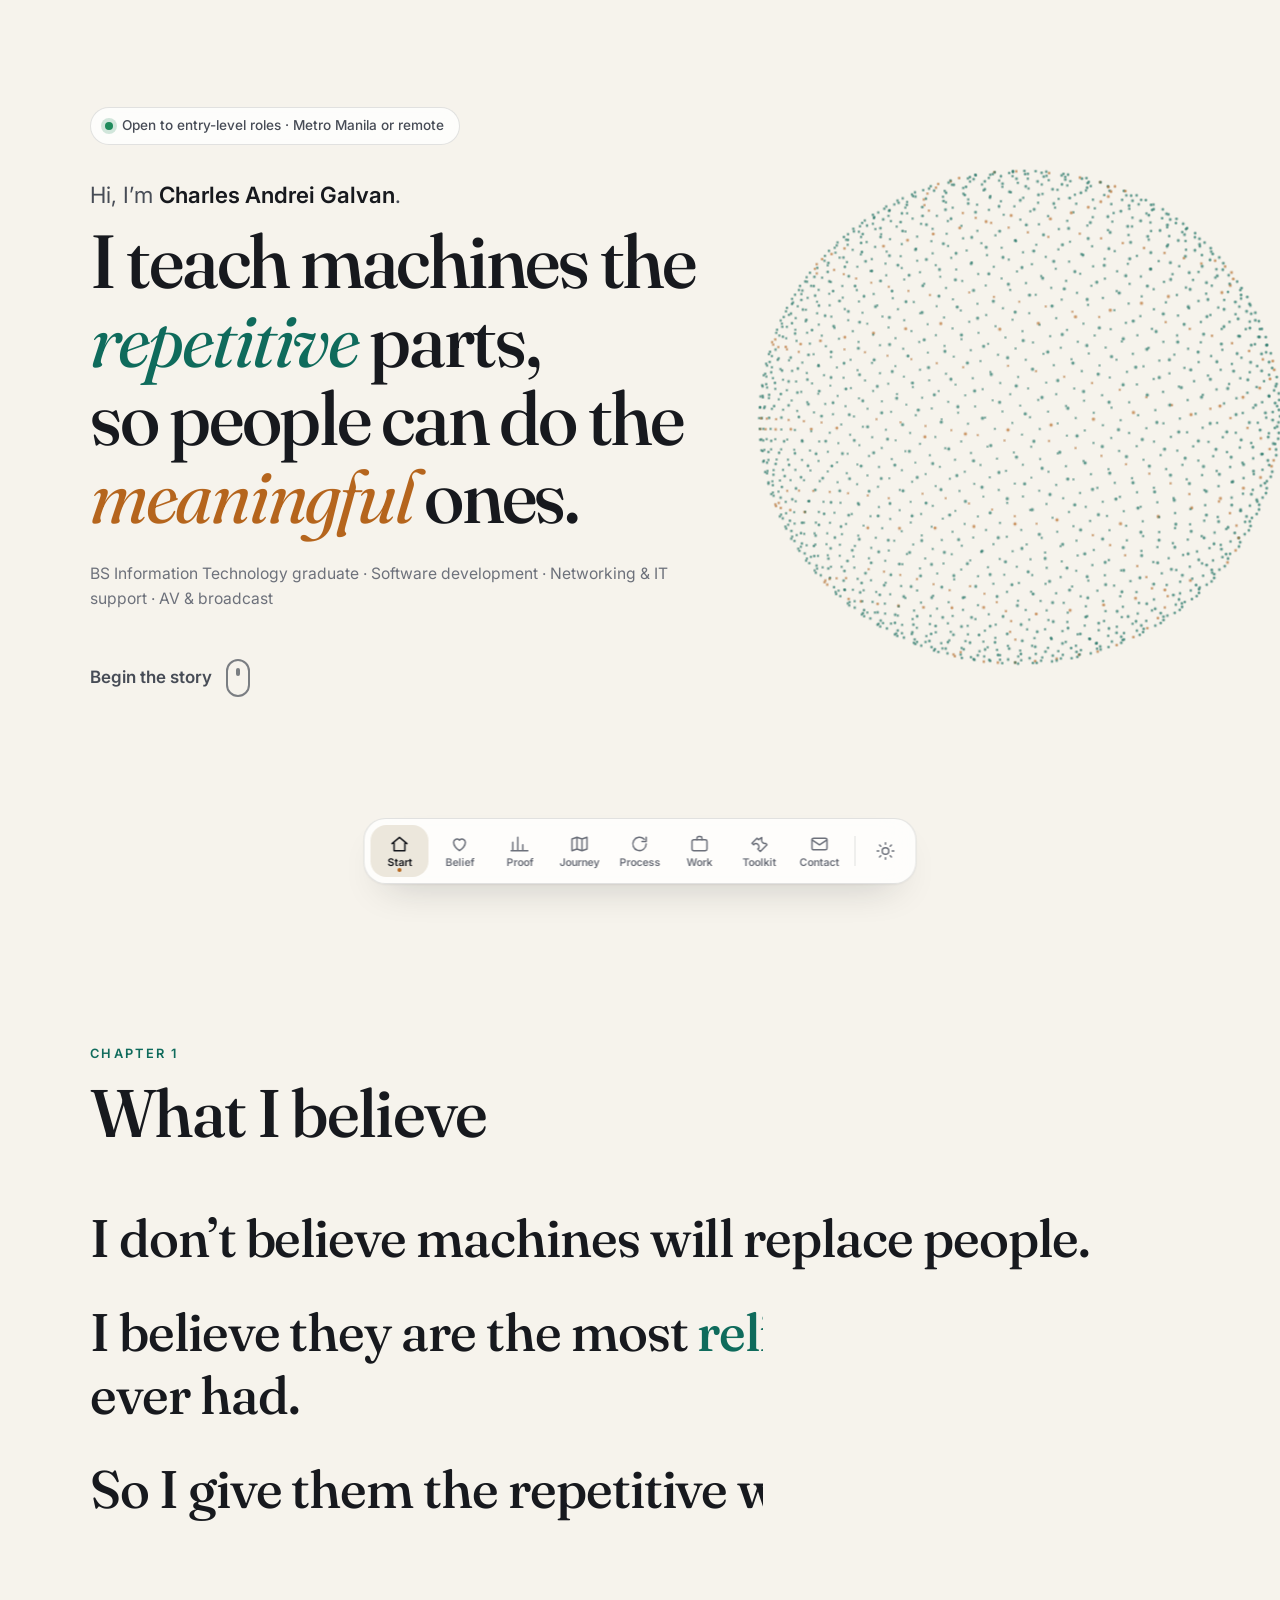
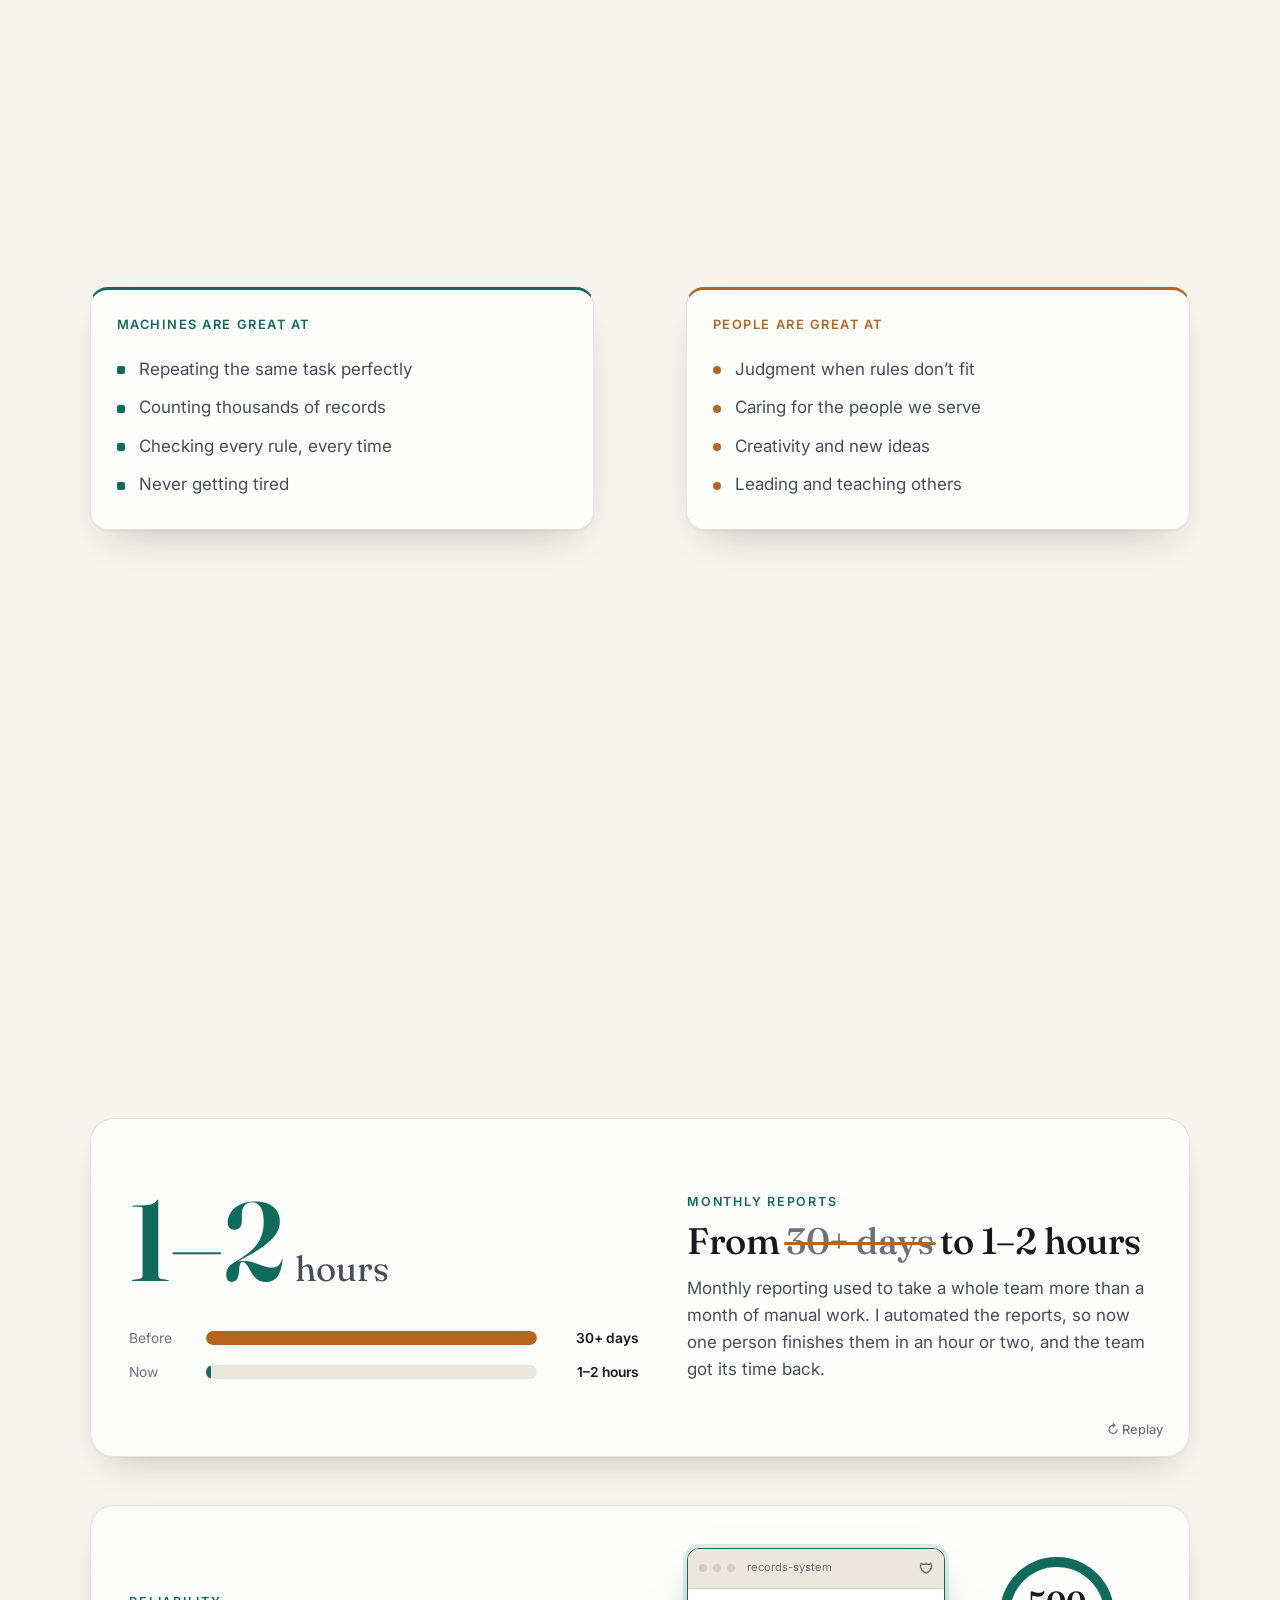
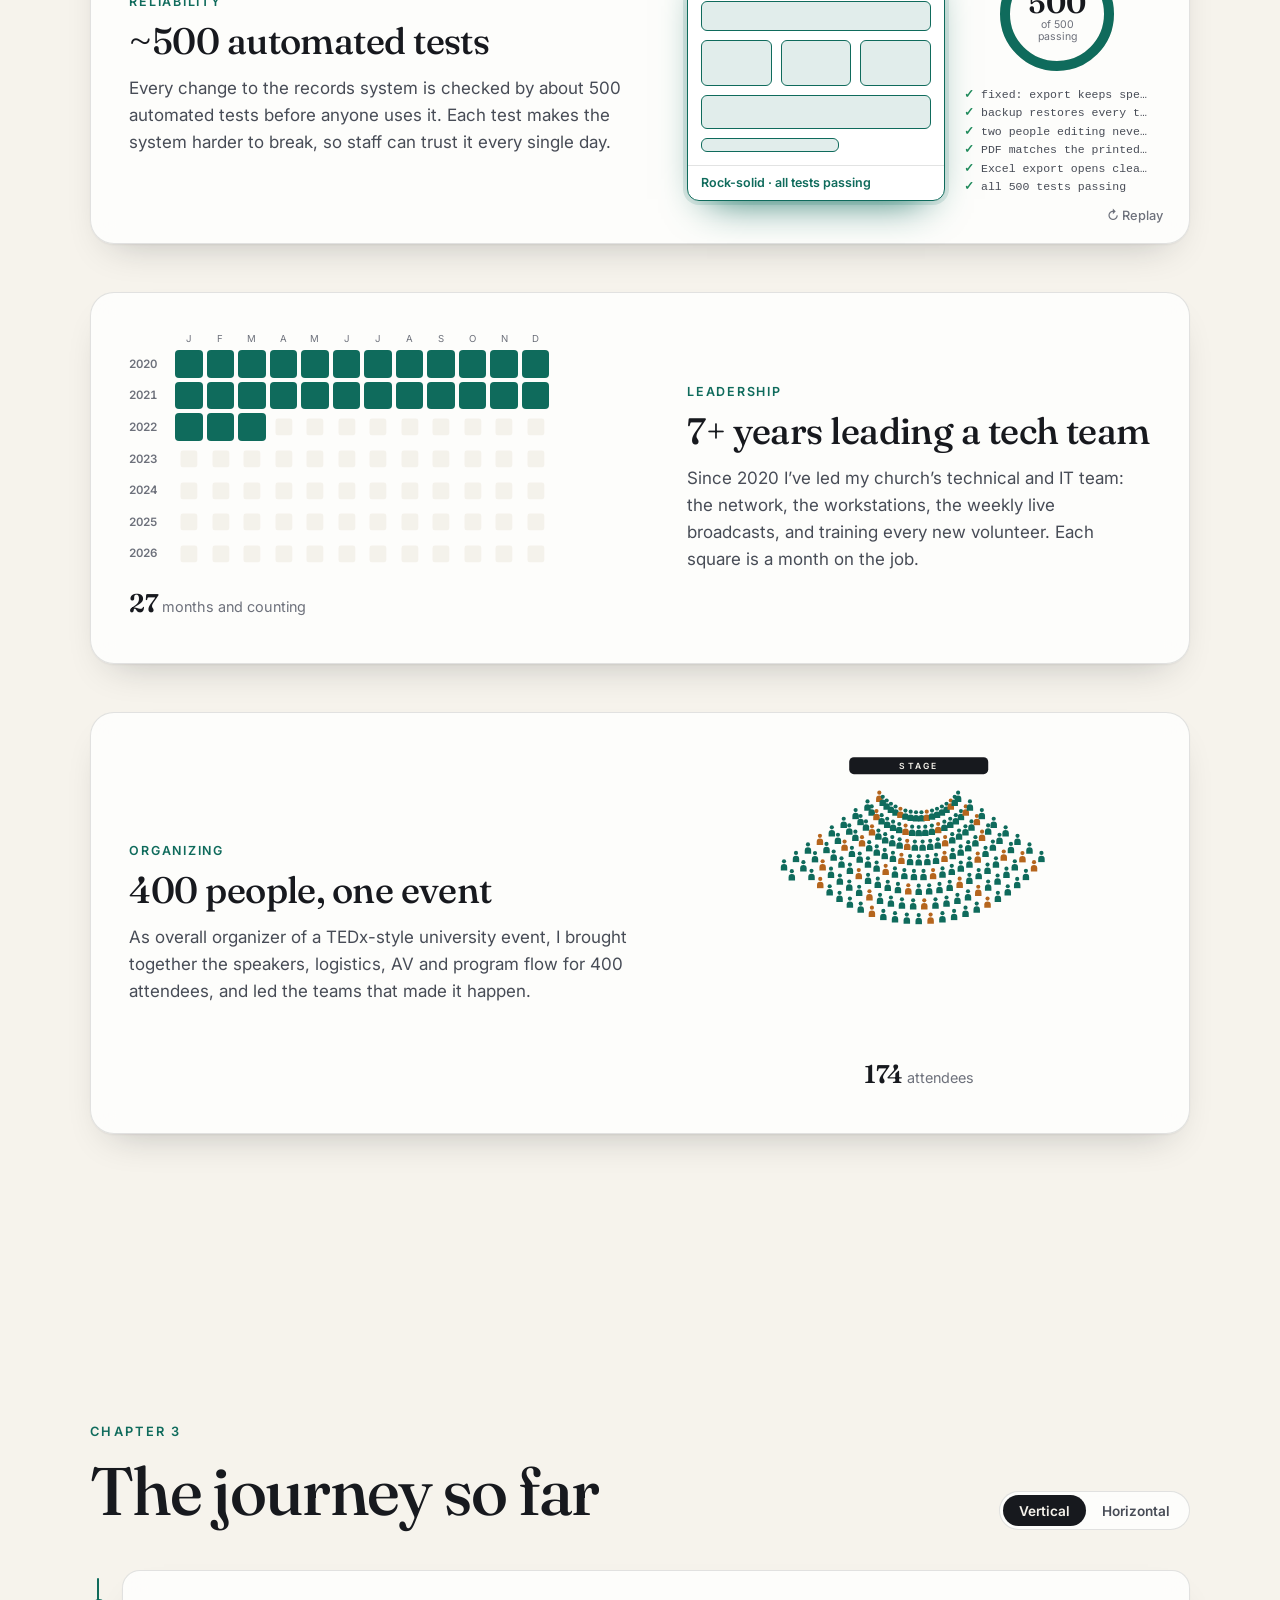
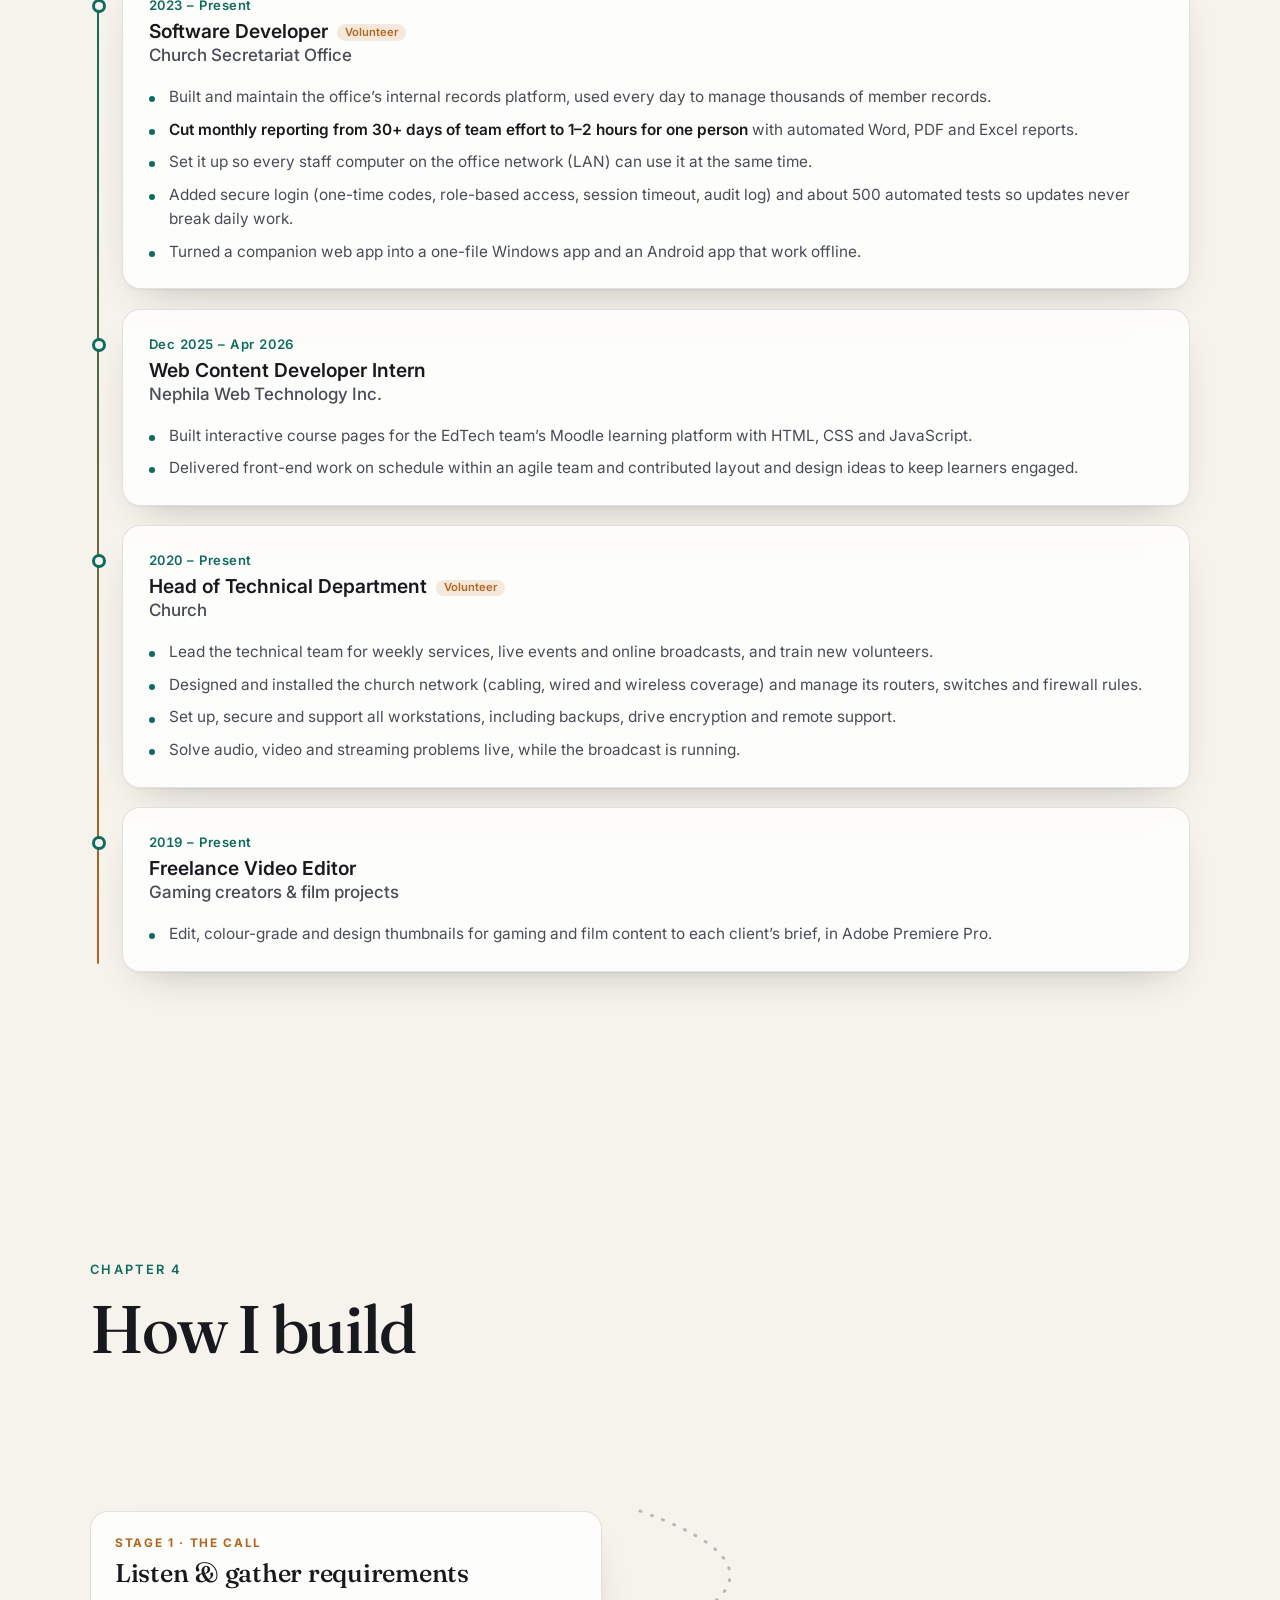
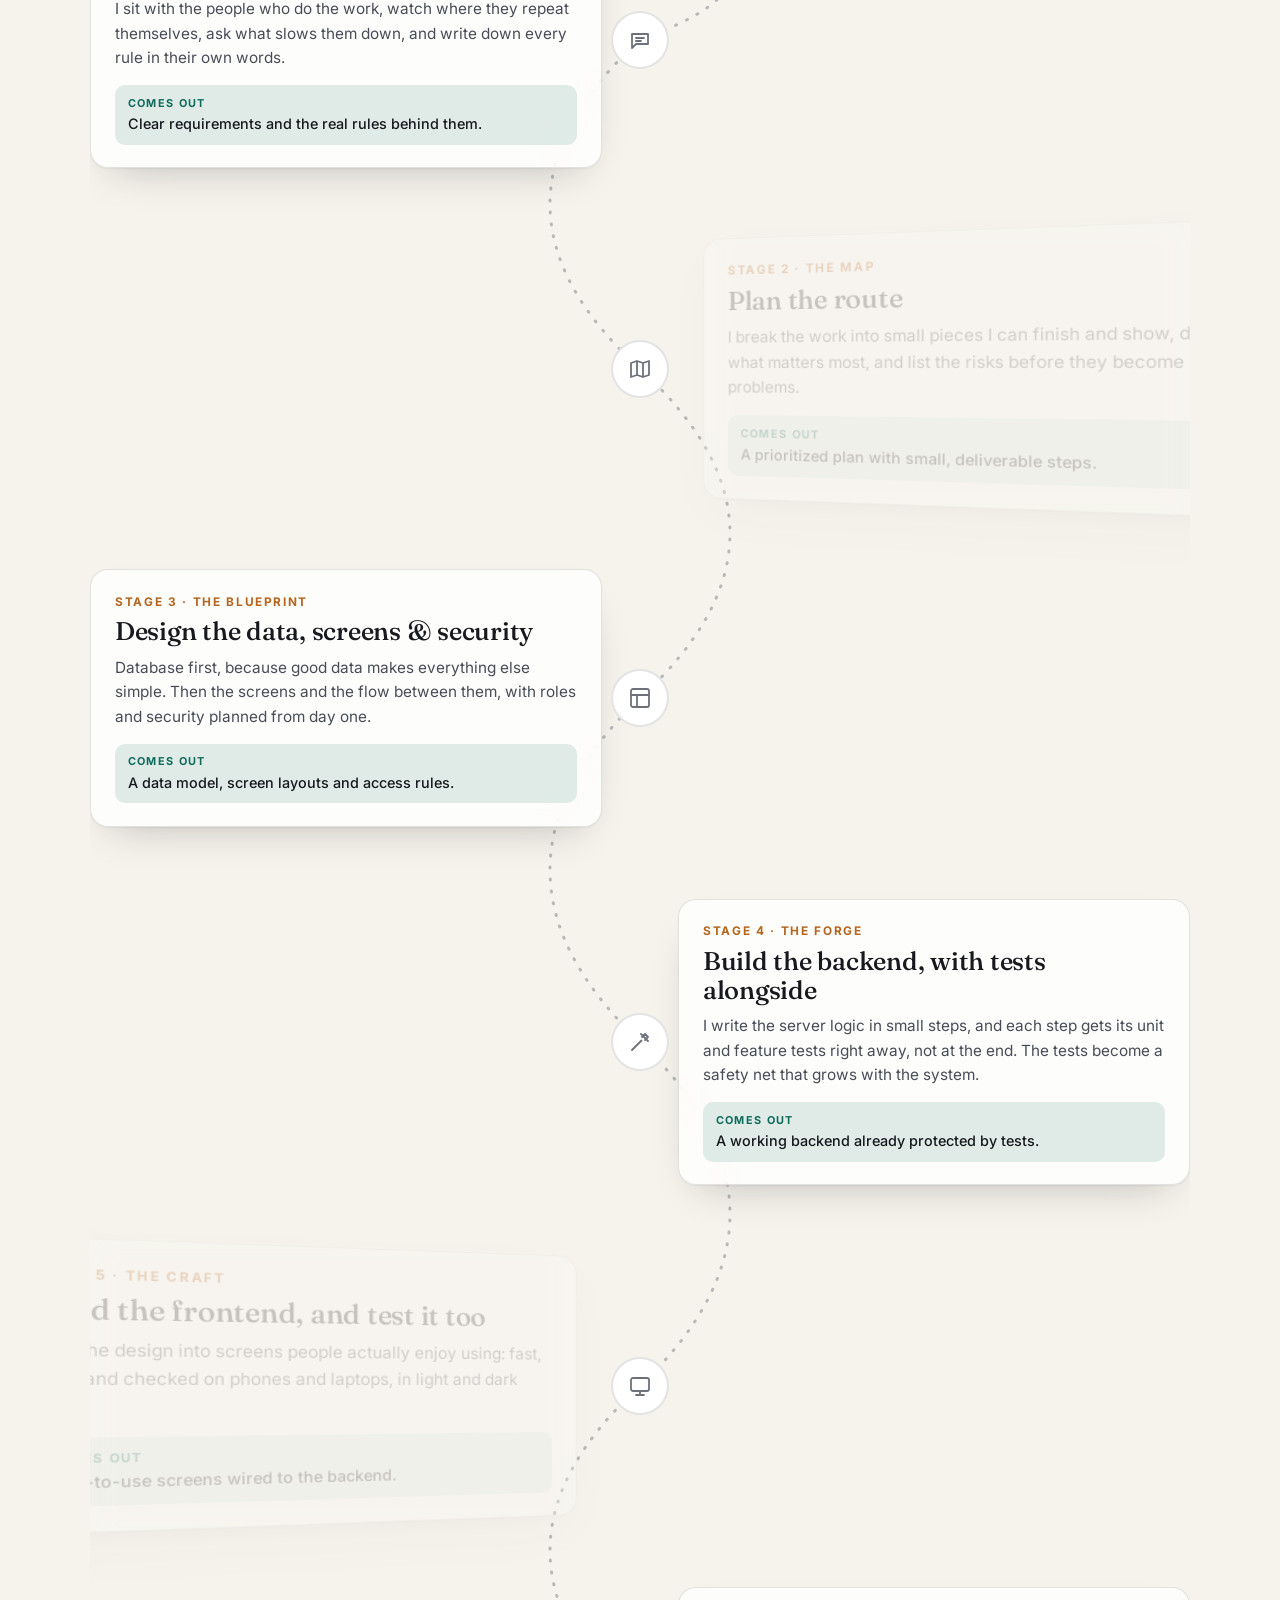
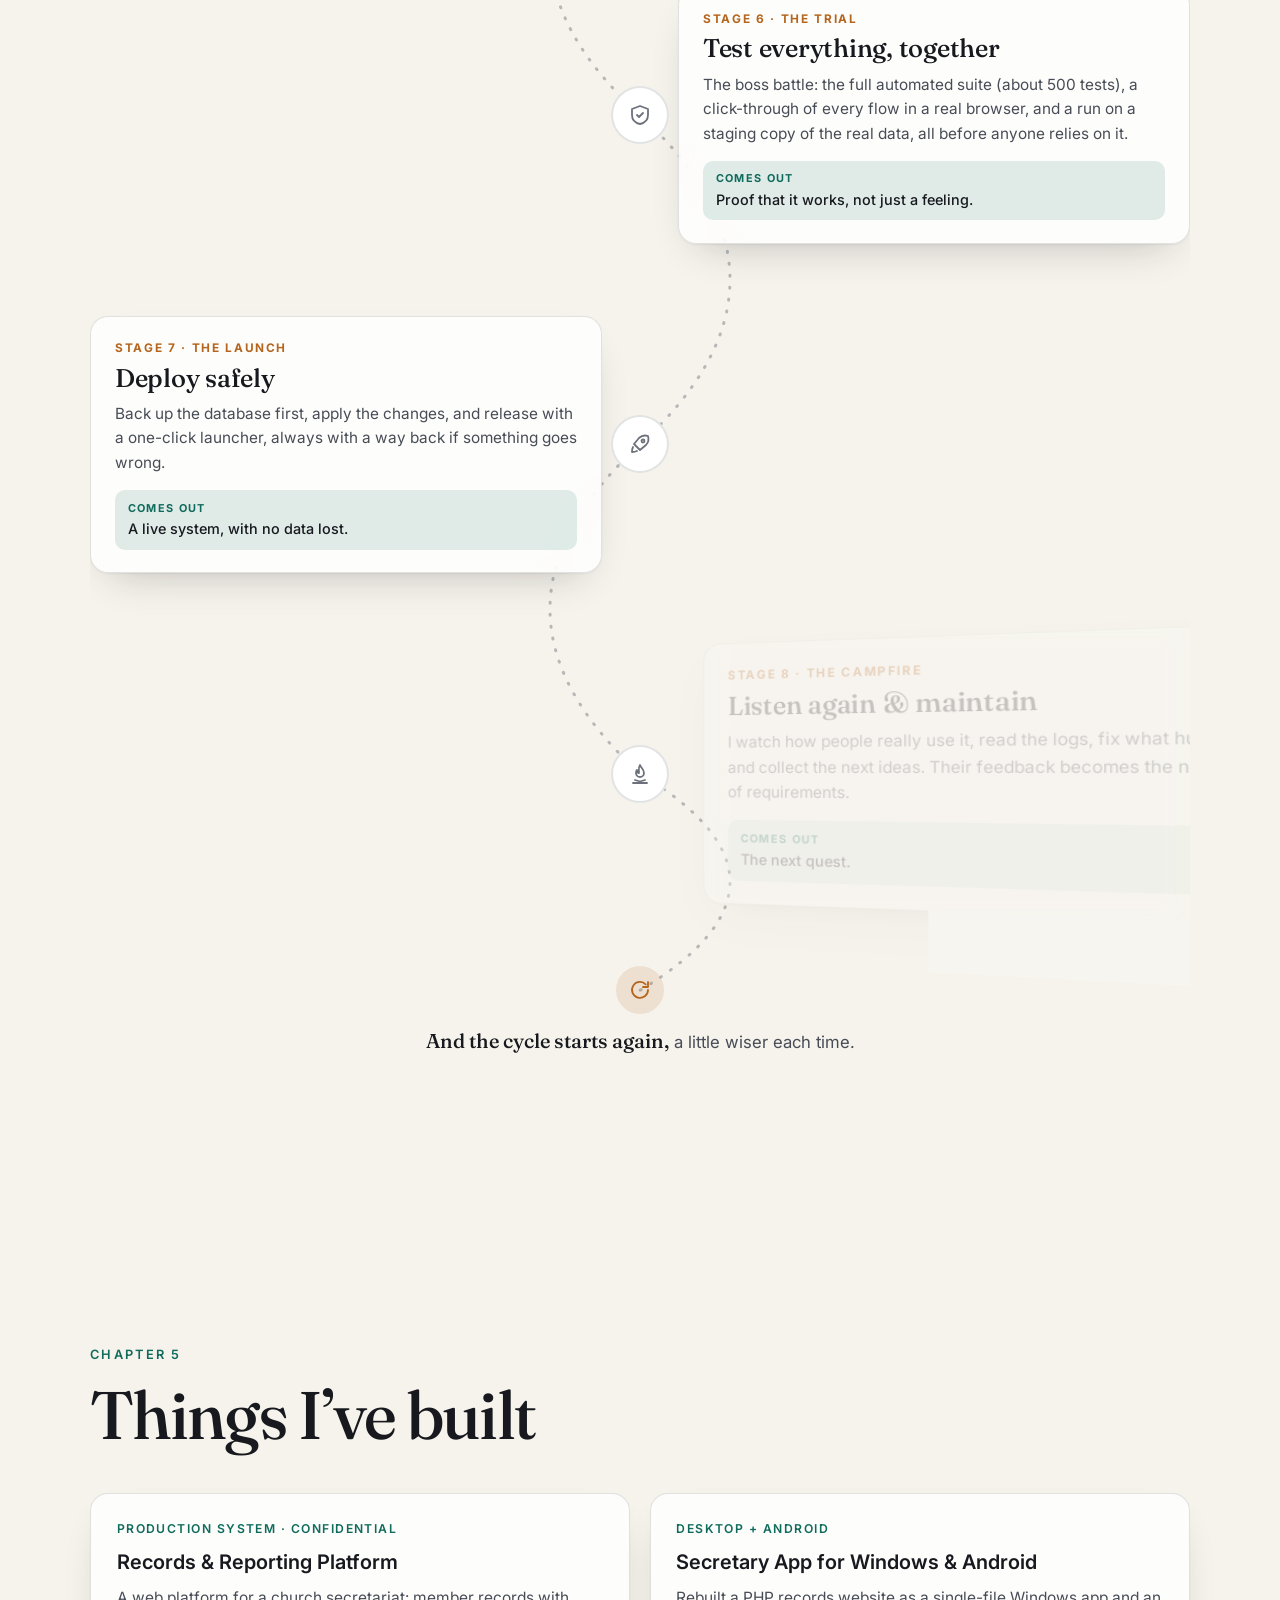
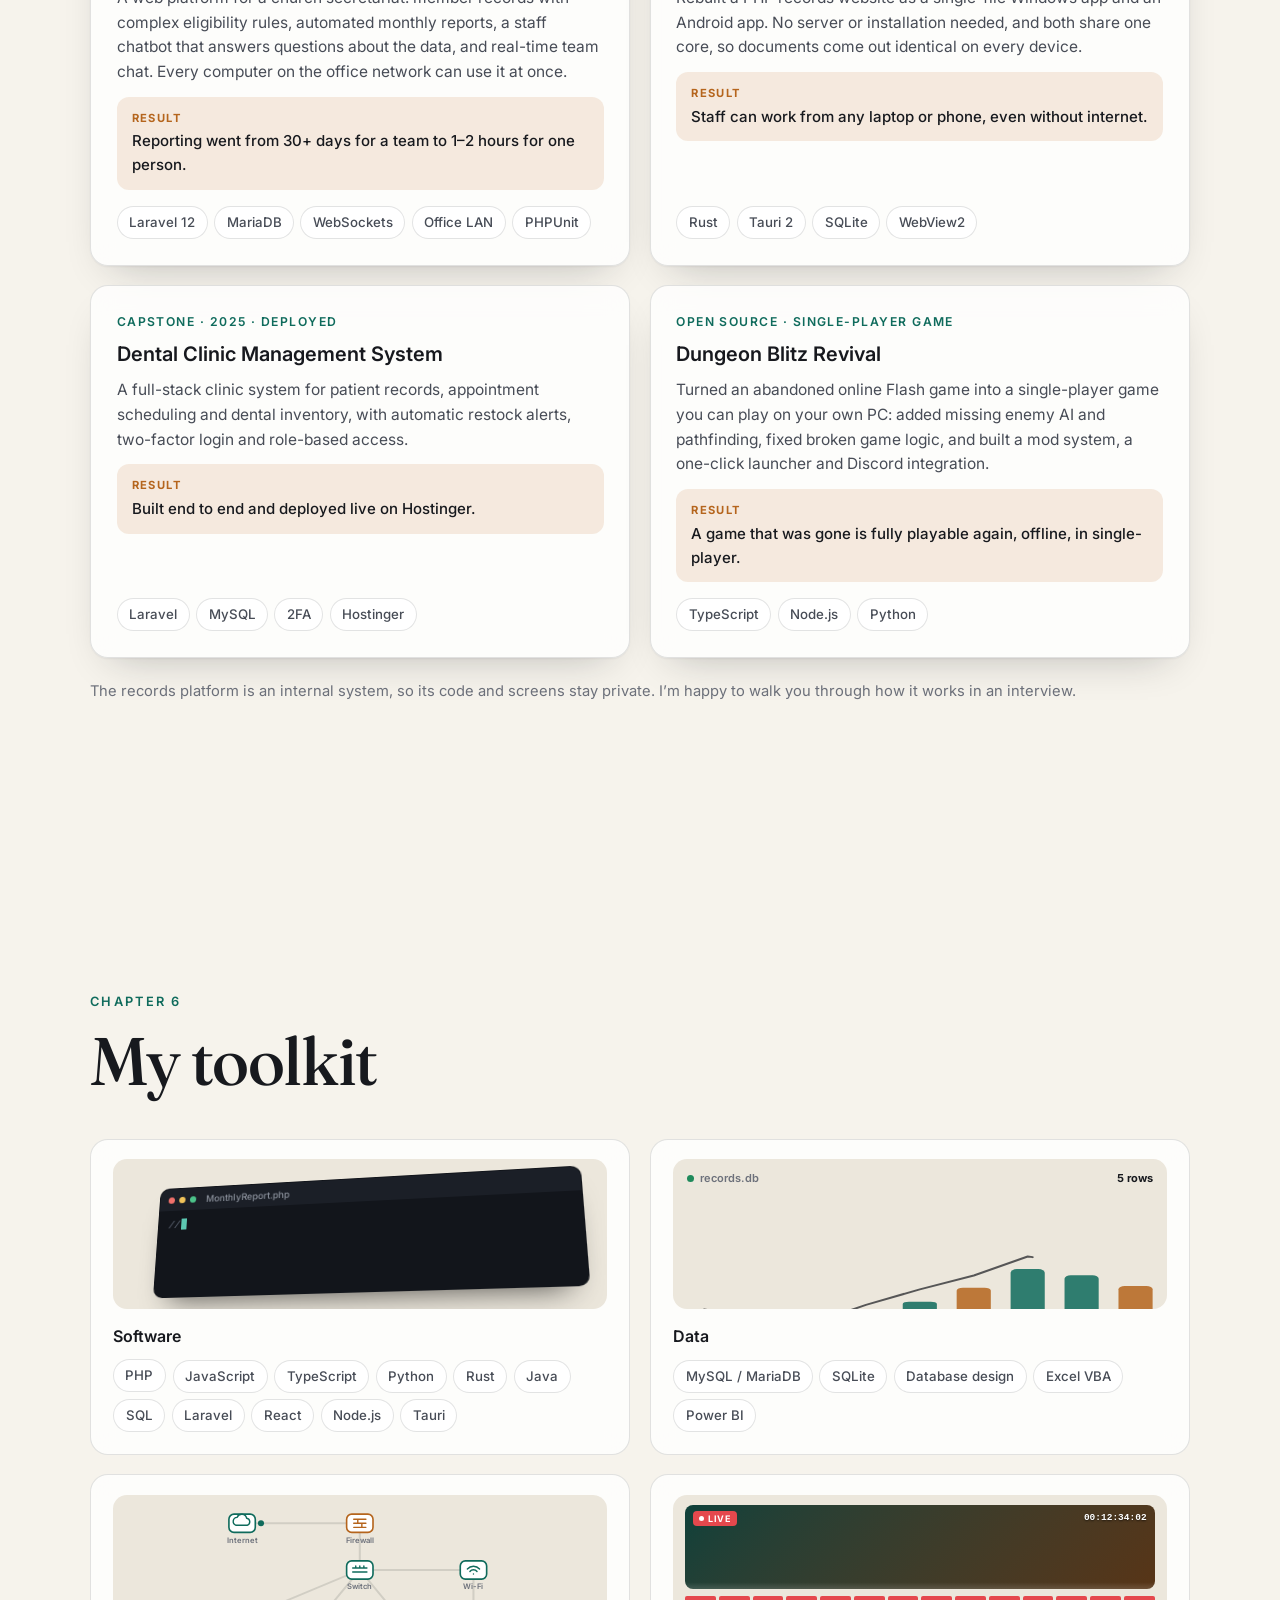
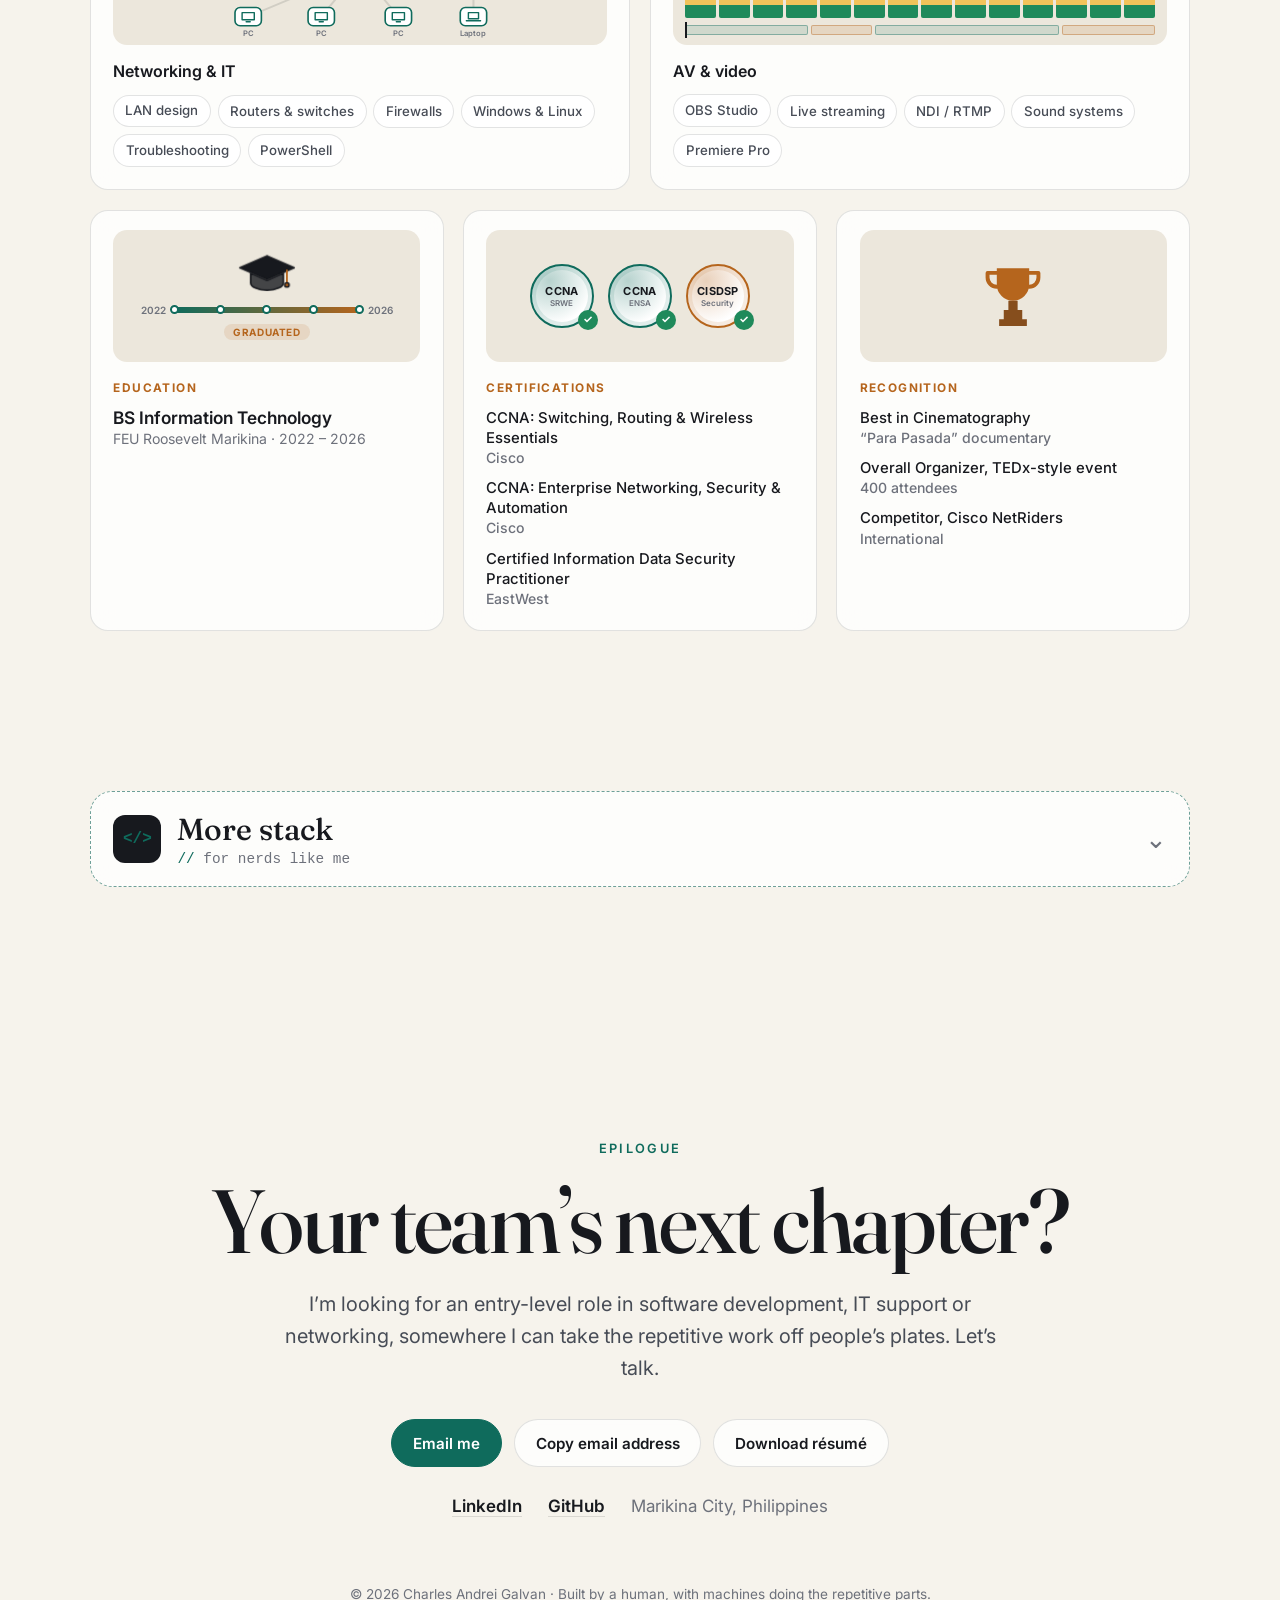
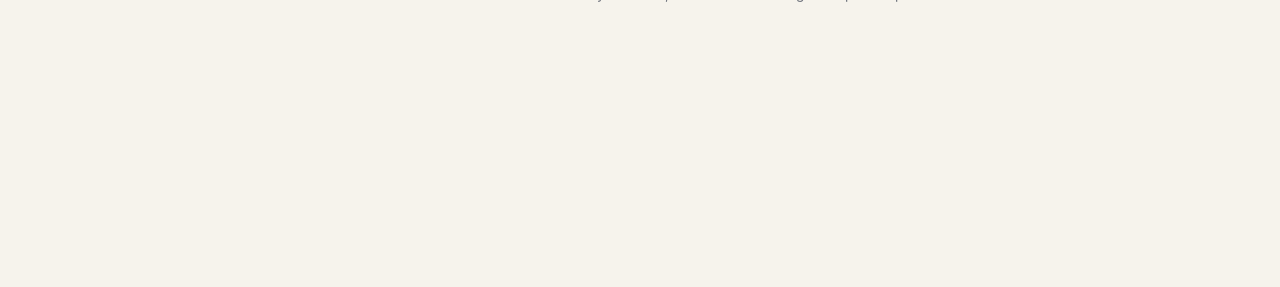
==== index.html @ 780e5dd5 "my portfolio november 10, 2026" ====
<!doctype html>
<html lang="en">
<head>
    <meta charset="utf-8">
    <meta name="viewport" content="width=device-width, initial-scale=1">
    <title>Charles Andrei Galvan · IT Graduate & Software Developer</title>
    <meta name="description" content="Charles Andrei Galvan, BS Information Technology graduate from Marikina City. I let machines do the repetitive work so people can do the meaningful work. Software, networking, IT support, AV & broadcast.">
    <meta name="theme-color" content="#f6f3ec" media="(prefers-color-scheme: light)">
    <meta name="theme-color" content="#0c0e12" media="(prefers-color-scheme: dark)">
    <meta property="og:type" content="website">
    <meta property="og:title" content="Charles Andrei Galvan · IT Graduate & Software Developer">
    <meta property="og:description" content="Machines do the repetitive work. People do the meaningful work. Software, networking, IT support, AV & broadcast.">
    <link rel="icon" href="favicon.svg" type="image/svg+xml">
    <link rel="preconnect" href="https://fonts.googleapis.com">
    <link rel="preconnect" href="https://fonts.gstatic.com" crossorigin>
    <link href="https://fonts.googleapis.com/css2?family=Fraunces:ital,opsz,wght@0,9..144,400;0,9..144,500;0,9..144,600;1,9..144,400;1,9..144,500&family=Inter:wght@400;500;600&display=swap" rel="stylesheet">
    <link rel="stylesheet" href="styles.css">
    <script>
        try { const t = localStorage.getItem('theme'); if (t === 'light' || t === 'dark') document.documentElement.dataset.theme = t; } catch (e) {}
    </script>
</head>
<body>
    <a class="skip" href="#belief">Skip to content</a>

    <!-- Full-screen 3D particle field that reshapes for each chapter (scene.js). Decorative only. -->
    <canvas id="scene" aria-hidden="true"></canvas>

    <main id="main">

        <!-- ============ PROLOGUE ============ -->
        <section class="chapter prologue" id="start" data-formation="globe" aria-label="Introduction">
            <div class="wrap">
                <p class="availability"><span class="dot" aria-hidden="true"></span>Open to entry-level roles · Metro Manila or remote</p>
                <p class="hello">Hi, I’m <strong>Charles Andrei Galvan</strong>.</p>
                <h1 class="headline">
                    I teach machines the <em class="machine">repetitive</em> parts,<br>
                    so people can do the <em class="human">meaningful</em> ones.
                </h1>
                <p class="roles">BS Information Technology graduate · Software development · Networking &amp; IT support · AV &amp; broadcast</p>
                <a class="scroll-cue" href="#belief"><span>Begin the story</span><span class="mouse" aria-hidden="true"><span></span></span></a>
            </div>
        </section>

        <!-- ============ CHAPTER 1 · BELIEF ============ -->
        <section class="chapter belief" id="belief" data-formation="duo" aria-labelledby="beliefTitle">
            <div class="wrap">
                <p class="chapter-no reveal3d">Chapter 1</p>
                <h2 class="chapter-title reveal3d" id="beliefTitle">What I believe</h2>

                <div class="manifesto" id="manifesto">
                    <p class="line reveal3d">I don’t believe machines will replace people.</p>
                    <p class="line reveal3d">I believe they are the most <span class="hl-machine">reliable tools</span> we have ever had.</p>
                    <p class="line reveal3d">So I give them the repetitive work, the counting and checking and copying,</p>
                    <p class="line reveal3d">and give people their time back for the work that really <em class="hl-human">matters</em>.</p>
                    <p class="signature reveal3d">— Charles</p>
                </div>

                <div class="duo">
                    <article class="duo-card machine-card reveal3d tilt">
                        <p class="duo-tag">Machines are great at</p>
                        <ul><li>Repeating the same task perfectly</li><li>Counting thousands of records</li><li>Checking every rule, every time</li><li>Never getting tired</li></ul>
                    </article>
                    <div class="duo-plus" aria-hidden="true">+</div>
                    <article class="duo-card human-card reveal3d tilt">
                        <p class="duo-tag">People are great at</p>
                        <ul><li>Judgment when rules don’t fit</li><li>Caring for the people we serve</li><li>Creativity and new ideas</li><li>Leading and teaching others</li></ul>
                    </article>
                </div>
                <p class="duo-close reveal3d">Everything I build follows that idea. Here’s what it looks like in real life.</p>
            </div>
        </section>

        <!-- ============ CHAPTER 2 · PROOF ============ -->
        <section class="chapter proof" id="proof" data-formation="wave" aria-labelledby="proofTitle">
            <div class="wrap">
                <p class="chapter-no reveal3d">Chapter 2</p>
                <h2 class="chapter-title reveal3d" id="proofTitle">The proof</h2>
                <p class="chapter-lede reveal3d">When that belief meets real work.</p>

                <!-- Time saved -->
                <article class="story-card reveal3d" data-anim="time">
                    <div class="anim time-anim" aria-hidden="true">
                        <div class="time-figure"><span class="time-num" data-time-num>30+</span><span class="time-unit" data-time-unit>days</span></div>
                        <div class="time-bars">
                            <div class="time-row"><span>Before</span><div class="track"><div class="fill before" data-time-before></div></div><b>30+ days</b></div>
                            <div class="time-row"><span>Now</span><div class="track"><div class="fill after" data-time-after></div></div><b>1–2 hours</b></div>
                        </div>
                    </div>
                    <div class="story-text">
                        <p class="story-kicker">Monthly reports</p>
                        <h3>From <span class="strike">30+ days</span> to 1–2 hours</h3>
                        <p>Monthly reporting used to take a whole team more than a month of manual work. I automated the reports, so now one person finishes them in an hour or two, and the team got its time back.</p>
                    </div>
                    <button class="replay" type="button" aria-label="Replay the animation">↻ Replay</button>
                </article>

                <!-- Tests -->
                <article class="story-card flip reveal3d" data-anim="tests">
                    <div class="anim tests-anim" aria-hidden="true">
                        <div class="browser" data-strength="0">
                            <div class="browser-bar"><i></i><i></i><i></i><span>records-system</span><b class="shield">🛡</b></div>
                            <div class="browser-body">
                                <div class="sk sk-head"></div>
                                <div class="sk-row"><div class="sk"></div><div class="sk"></div><div class="sk"></div></div>
                                <div class="sk sk-wide"></div>
                                <div class="sk sk-foot"></div>
                            </div>
                            <p class="strength-label" data-strength-label>Fragile</p>
                        </div>
                        <div class="test-side">
                            <div class="ring"><svg viewBox="0 0 120 120"><circle class="ring-bg" cx="60" cy="60" r="52"/><circle class="ring-fg" cx="60" cy="60" r="52" data-ring/></svg><div class="ring-text"><b data-test-count>0</b><span>of 500 passing</span></div></div>
                            <ul class="test-log" data-test-log></ul>
                        </div>
                    </div>
                    <div class="story-text">
                        <p class="story-kicker">Reliability</p>
                        <h3>~500 automated tests</h3>
                        <p>Every change to the records system is checked by about 500 automated tests before anyone uses it. Each test makes the system harder to break, so staff can trust it every single day.</p>
                    </div>
                    <button class="replay" type="button" aria-label="Replay the animation">↻ Replay</button>
                </article>

                <!-- Calendar -->
                <article class="story-card reveal3d" data-anim="calendar">
                    <div class="anim cal-anim" aria-hidden="true">
                        <div class="cal-grid" data-cal></div>
                        <p class="cal-count"><b data-cal-count>0</b> months and counting</p>
                    </div>
                    <div class="story-text">
                        <p class="story-kicker">Leadership</p>
                        <h3><span data-cal-years>5+</span> years leading a tech team</h3>
                        <p>Since 2020 I’ve led my church’s technical and IT team: the network, the workstations, the weekly live broadcasts, and training every new volunteer. Each square is a month on the job.</p>
                    </div>
                    <button class="replay" type="button" aria-label="Replay the animation">↻ Replay</button>
                </article>

                <!-- People -->
                <article class="story-card flip reveal3d" data-anim="people">
                    <div class="anim people-anim" aria-hidden="true">
                        <svg viewBox="0 0 600 380" data-people>
                            <defs>
                                <symbol id="person" viewBox="-5 -8 10 16"><circle cx="0" cy="-4.6" r="2.7"/><path d="M-4.2 7.4V3.2a4.2 4.2 0 0 1 8.4 0v4.2Z"/></symbol>
                            </defs>
                            <rect class="stage" x="210" y="8" width="180" height="22" rx="6"/>
                            <text class="stage-label" x="300" y="23.5" text-anchor="middle">STAGE</text>
                            <g data-crowd></g>
                        </svg>
                        <p class="people-count"><b data-people-count>0</b> attendees</p>
                    </div>
                    <div class="story-text">
                        <p class="story-kicker">Organizing</p>
                        <h3>400 people, one event</h3>
                        <p>As overall organizer of a TEDx-style university event, I brought together the speakers, logistics, AV and program flow for 400 attendees, and led the teams that made it happen.</p>
                    </div>
                    <button class="replay" type="button" aria-label="Replay the animation">↻ Replay</button>
                </article>
            </div>
        </section>

        <!-- ============ CHAPTER 3 · JOURNEY ============ -->
        <section class="chapter journey" id="journey" data-formation="helix" aria-labelledby="journeyTitle">
            <div class="wrap">
                <p class="chapter-no reveal3d">Chapter 3</p>
                <div class="title-row">
                    <h2 class="chapter-title reveal3d" id="journeyTitle">The journey so far</h2>
                    <div class="view-toggle" role="group" aria-label="Timeline layout">
                        <button type="button" data-view="vertical" aria-pressed="true">Vertical</button>
                        <button type="button" data-view="horizontal" aria-pressed="false">Horizontal</button>
                    </div>
                </div>

                <div class="timeline-shell" data-view="vertical" id="timeline">
                    <button class="tl-arrow prev" type="button" aria-label="Previous role">←</button>
                    <ol class="timeline" id="timelineTrack">
                        <li class="stop reveal3d tilt">
                            <span class="stop-dot" aria-hidden="true"></span>
                            <p class="when">2023 – Present</p>
                            <h3>Software Developer <span class="tag-soft">Volunteer</span></h3>
                            <p class="org">Church Secretariat Office</p>
                            <ul class="points">
                                <li>Built and maintain the office’s internal records platform, used every day to manage thousands of member records.</li>
                                <li><strong>Cut monthly reporting from 30+ days of team effort to 1–2 hours for one person</strong> with automated Word, PDF and Excel reports.</li>
                                <li>Set it up so every staff computer on the office network (LAN) can use it at the same time.</li>
                                <li>Added secure login (one-time codes, role-based access, session timeout, audit log) and about 500 automated tests so updates never break daily work.</li>
                                <li>Turned a companion web app into a one-file Windows app and an Android app that work offline.</li>
                            </ul>
                        </li>
                        <li class="stop reveal3d tilt">
                            <span class="stop-dot" aria-hidden="true"></span>
                            <p class="when">Dec 2025 – Apr 2026</p>
                            <h3>Web Content Developer Intern</h3>
                            <p class="org">Nephila Web Technology Inc.</p>
                            <ul class="points">
                                <li>Built interactive course pages for the EdTech team’s Moodle learning platform with HTML, CSS and JavaScript.</li>
                                <li>Delivered front-end work on schedule within an agile team and contributed layout and design ideas to keep learners engaged.</li>
                            </ul>
                        </li>
                        <li class="stop reveal3d tilt">
                            <span class="stop-dot" aria-hidden="true"></span>
                            <p class="when">2020 – Present</p>
                            <h3>Head of Technical Department <span class="tag-soft">Volunteer</span></h3>
                            <p class="org">Church</p>
                            <ul class="points">
                                <li>Lead the technical team for weekly services, live events and online broadcasts, and train new volunteers.</li>
                                <li>Designed and installed the church network (cabling, wired and wireless coverage) and manage its routers, switches and firewall rules.</li>
                                <li>Set up, secure and support all workstations, including backups, drive encryption and remote support.</li>
                                <li>Solve audio, video and streaming problems live, while the broadcast is running.</li>
                            </ul>
                        </li>
                        <li class="stop reveal3d tilt">
                            <span class="stop-dot" aria-hidden="true"></span>
                            <p class="when">2019 – Present</p>
                            <h3>Freelance Video Editor</h3>
                            <p class="org">Gaming creators &amp; film projects</p>
                            <ul class="points">
                                <li>Edit, colour-grade and design thumbnails for gaming and film content to each client’s brief, in Adobe Premiere Pro.</li>
                            </ul>
                        </li>
                    </ol>
                    <button class="tl-arrow next" type="button" aria-label="Next role">→</button>
                </div>
            </div>
        </section>

        <!-- ============ CHAPTER 4 · HOW I BUILD (SDLC as a quest map) ============ -->
        <section class="chapter process" id="process" data-formation="ring" aria-labelledby="processTitle">
            <div class="wrap">
                <p class="chapter-no reveal3d">Chapter 4</p>
                <h2 class="chapter-title reveal3d" id="processTitle">How I build</h2>
                <p class="chapter-lede reveal3d">Every project is a small adventure, and I take the same route every time. It isn’t a straight line. It’s a cycle.</p>

                <div class="quest" id="quest">
                    <svg class="quest-road" aria-hidden="true"><path class="road-base" /><path class="road-lit" /></svg>
                    <div class="traveler" aria-hidden="true"><span></span></div>
                    <ol class="quest-stops">
                        <li class="qstop">
                            <span class="qmark" aria-hidden="true"><svg viewBox="0 0 24 24"><path d="M4 6h16v10H8l-4 4Z"/><path d="M8 10h8M8 13h5"/></svg></span>
                            <div class="qcard">
                                <p class="qkicker">Stage 1 · The call</p>
                                <h3>Listen &amp; gather requirements</h3>
                                <p>I sit with the people who do the work, watch where they repeat themselves, ask what slows them down, and write down every rule in their own words.</p>
                                <p class="qloot"><span>Comes out</span>Clear requirements and the real rules behind them.</p>
                            </div>
                        </li>
                        <li class="qstop">
                            <span class="qmark" aria-hidden="true"><svg viewBox="0 0 24 24"><path d="M9 4 3 6v14l6-2 6 2 6-2V4l-6 2-6-2ZM9 4v14M15 6v14"/></svg></span>
                            <div class="qcard">
                                <p class="qkicker">Stage 2 · The map</p>
                                <h3>Plan the route</h3>
                                <p>I break the work into small pieces I can finish and show, decide what matters most, and list the risks before they become problems.</p>
                                <p class="qloot"><span>Comes out</span>A prioritized plan with small, deliverable steps.</p>
                            </div>
                        </li>
                        <li class="qstop">
                            <span class="qmark" aria-hidden="true"><svg viewBox="0 0 24 24"><rect x="3" y="3" width="18" height="18" rx="2"/><path d="M3 9h18M9 21V9"/></svg></span>
                            <div class="qcard">
                                <p class="qkicker">Stage 3 · The blueprint</p>
                                <h3>Design the data, screens &amp; security</h3>
                                <p>Database first, because good data makes everything else simple. Then the screens and the flow between them, with roles and security planned from day one.</p>
                                <p class="qloot"><span>Comes out</span>A data model, screen layouts and access rules.</p>
                            </div>
                        </li>
                        <li class="qstop">
                            <span class="qmark" aria-hidden="true"><svg viewBox="0 0 24 24"><path d="m14 7 3-3 3 3-3 3M4 20l9.5-9.5M13 4l7 7"/></svg></span>
                            <div class="qcard">
                                <p class="qkicker">Stage 4 · The forge</p>
                                <h3>Build the backend, with tests alongside</h3>
                                <p>I write the server logic in small steps, and each step gets its unit and feature tests right away, not at the end. The tests become a safety net that grows with the system.</p>
                                <p class="qloot"><span>Comes out</span>A working backend already protected by tests.</p>
                            </div>
                        </li>
                        <li class="qstop">
                            <span class="qmark" aria-hidden="true"><svg viewBox="0 0 24 24"><rect x="3" y="4" width="18" height="13" rx="2"/><path d="M8 21h8M12 17v4"/></svg></span>
                            <div class="qcard">
                                <p class="qkicker">Stage 5 · The craft</p>
                                <h3>Build the frontend, and test it too</h3>
                                <p>I turn the design into screens people actually enjoy using: fast, clear, and checked on phones and laptops, in light and dark mode.</p>
                                <p class="qloot"><span>Comes out</span>Easy-to-use screens wired to the backend.</p>
                            </div>
                        </li>
                        <li class="qstop">
                            <span class="qmark" aria-hidden="true"><svg viewBox="0 0 24 24"><path d="M12 3 4 6v6c0 5 3.5 8 8 9 4.5-1 8-4 8-9V6Z"/><path d="m9 12 2 2 4-4"/></svg></span>
                            <div class="qcard">
                                <p class="qkicker">Stage 6 · The trial</p>
                                <h3>Test everything, together</h3>
                                <p>The boss battle: the full automated suite (about 500 tests), a click-through of every flow in a real browser, and a run on a staging copy of the real data, all before anyone relies on it.</p>
                                <p class="qloot"><span>Comes out</span>Proof that it works, not just a feeling.</p>
                            </div>
                        </li>
                        <li class="qstop">
                            <span class="qmark" aria-hidden="true"><svg viewBox="0 0 24 24"><path d="M5 15c-1 2-1 4-1 5 1 0 3 0 5-1M9 15l-3-3 5-6a9 9 0 0 1 9-2 9 9 0 0 1-2 9l-6 5Z"/><circle cx="15" cy="9" r="1.5"/></svg></span>
                            <div class="qcard">
                                <p class="qkicker">Stage 7 · The launch</p>
                                <h3>Deploy safely</h3>
                                <p>Back up the database first, apply the changes, and release with a one-click launcher, always with a way back if something goes wrong.</p>
                                <p class="qloot"><span>Comes out</span>A live system, with no data lost.</p>
                            </div>
                        </li>
                        <li class="qstop">
                            <span class="qmark" aria-hidden="true"><svg viewBox="0 0 24 24"><path d="M12 3c1 3 4 4 4 8a4 4 0 0 1-8 0c0-2 1-3 1-3 0 2 1 3 2 3 0-3-1-5 1-8Z"/><path d="M5 21h14M7 18l10 3M17 18 7 21"/></svg></span>
                            <div class="qcard">
                                <p class="qkicker">Stage 8 · The campfire</p>
                                <h3>Listen again &amp; maintain</h3>
                                <p>I watch how people really use it, read the logs, fix what hurts, and collect the next ideas. Their feedback becomes the next set of requirements.</p>
                                <p class="qloot"><span>Comes out</span>The next quest.</p>
                            </div>
                        </li>
                    </ol>
                    <div class="quest-loop">
                        <span class="loop-icon" aria-hidden="true"><svg viewBox="0 0 24 24"><path d="M20 12a8 8 0 1 1-2.3-5.7M20 4v5h-5"/></svg></span>
                        <p><b>And the cycle starts again,</b> a little wiser each time.</p>
                    </div>
                </div>
            </div>
        </section>

        <!-- ============ CHAPTER 5 · WORK ============ -->
        <section class="chapter work" id="work" data-formation="blocks" aria-labelledby="workTitle">
            <div class="wrap">
                <p class="chapter-no reveal3d">Chapter 5</p>
                <h2 class="chapter-title reveal3d" id="workTitle">Things I’ve built</h2>
                <div class="projects">
                    <article class="project reveal3d tilt">
                        <p class="project-kicker">Production system · Confidential</p>
                        <h3>Records &amp; Reporting Platform</h3>
                        <p>A web platform for a church secretariat: member records with complex eligibility rules, automated monthly reports, a staff chatbot that answers questions about the data, and real-time team chat. Every computer on the office network can use it at once.</p>
                        <p class="result"><span>Result</span>Reporting went from 30+ days for a team to 1–2 hours for one person.</p>
                        <ul class="chips" aria-label="Built with"><li>Laravel 12</li><li>MariaDB</li><li>WebSockets</li><li>Office LAN</li><li>PHPUnit</li></ul>
                    </article>
                    <article class="project reveal3d tilt">
                        <p class="project-kicker">Desktop + Android</p>
                        <h3>Secretary App for Windows &amp; Android</h3>
                        <p>Rebuilt a PHP records website as a single-file Windows app and an Android app. No server or installation needed, and both share one core, so documents come out identical on every device.</p>
                        <p class="result"><span>Result</span>Staff can work from any laptop or phone, even without internet.</p>
                        <ul class="chips" aria-label="Built with"><li>Rust</li><li>Tauri 2</li><li>SQLite</li><li>WebView2</li></ul>
                    </article>
                    <article class="project reveal3d tilt">
                        <p class="project-kicker">Capstone · 2025 · Deployed</p>
                        <h3>Dental Clinic Management System</h3>
                        <p>A full-stack clinic system for patient records, appointment scheduling and dental inventory, with automatic restock alerts, two-factor login and role-based access.</p>
                        <p class="result"><span>Result</span>Built end to end and deployed live on Hostinger.</p>
                        <ul class="chips" aria-label="Built with"><li>Laravel</li><li>MySQL</li><li>2FA</li><li>Hostinger</li></ul>
                    </article>
                    <article class="project reveal3d tilt">
                        <p class="project-kicker">Open source · Single-player game</p>
                        <h3>Dungeon Blitz Revival</h3>
                        <p>Turned an abandoned online Flash game into a single-player game you can play on your own PC: added missing enemy AI and pathfinding, fixed broken game logic, and built a mod system, a one-click launcher and Discord integration.</p>
                        <p class="result"><span>Result</span>A game that was gone is fully playable again, offline, in single-player.</p>
                        <ul class="chips" aria-label="Built with"><li>TypeScript</li><li>Node.js</li><li>Python</li></ul>
                    </article>
                </div>
                <p class="note reveal3d">The records platform is an internal system, so its code and screens stay private. I’m happy to walk you through how it works in an interview.</p>
            </div>
        </section>

        <!-- ============ CHAPTER 6 · TOOLKIT ============ -->
        <section class="chapter toolkit" id="toolkit" data-formation="knot" aria-labelledby="toolkitTitle">
            <div class="wrap">
                <p class="chapter-no reveal3d">Chapter 6</p>
                <h2 class="chapter-title reveal3d" id="toolkitTitle">My toolkit</h2>
                <div class="skills">
                    <!-- Software: code typing itself -->
                    <div class="skill-group reveal3d tilt" data-viz="code">
                        <div class="viz viz-code" aria-hidden="true">
                            <div class="editor">
                                <div class="editor-bar"><i></i><i></i><i></i><span>MonthlyReport.php</span></div>
                                <pre class="editor-body"><code data-code></code><span class="caret"></span></pre>
                            </div>
                        </div>
                        <h3>Software</h3><ul class="chips"><li>PHP</li><li>JavaScript</li><li>TypeScript</li><li>Python</li><li>Rust</li><li>Java</li><li>SQL</li><li>Laravel</li><li>React</li><li>Node.js</li><li>Tauri</li></ul>
                    </div>
                    <!-- Data: a live mini dashboard -->
                    <div class="skill-group reveal3d tilt" data-viz="data">
                        <div class="viz viz-data" aria-hidden="true">
                            <div class="dash">
                                <div class="dash-head"><span class="dash-dot"></span>records.db<b><span data-rows>0</span> rows</b></div>
                                <svg viewBox="0 0 300 110" preserveAspectRatio="none" class="dash-chart">
                                    <g class="bars" data-bars></g>
                                    <polyline class="trend" data-trend points="" />
                                </svg>
                            </div>
                        </div>
                        <h3>Data</h3><ul class="chips"><li>MySQL / MariaDB</li><li>SQLite</li><li>Database design</li><li>Excel VBA</li><li>Power BI</li></ul>
                    </div>
                    <!-- Networking: packets moving through a LAN -->
                    <div class="skill-group reveal3d tilt" data-viz="net">
                        <div class="viz viz-net" aria-hidden="true">
                            <svg viewBox="0 0 300 136" class="net" preserveAspectRatio="xMidYMid meet">
                                <g class="links" data-links></g>
                                <g class="packets" data-packets></g>
                                <g class="nodes" data-nodes></g>
                            </svg>
                        </div>
                        <h3>Networking &amp; IT</h3><ul class="chips"><li>LAN design</li><li>Routers &amp; switches</li><li>Firewalls</li><li>Windows &amp; Linux</li><li>Troubleshooting</li><li>PowerShell</li></ul>
                    </div>
                    <!-- AV: a live broadcast monitor -->
                    <div class="skill-group reveal3d tilt" data-viz="av">
                        <div class="viz viz-av" aria-hidden="true">
                            <div class="monitor">
                                <div class="feed"><span class="live"><i></i>LIVE</span><span class="tc" data-tc>00:00:00</span><div class="feed-scan"></div></div>
                                <div class="meters">
                                    <span></span><span></span><span></span><span></span><span></span><span></span><span></span><span></span><span></span><span></span><span></span><span></span><span></span><span></span>
                                </div>
                                <div class="timeline-strip"><i></i><i></i><i></i><i></i><b class="playhead"></b></div>
                            </div>
                        </div>
                        <h3>AV &amp; video</h3><ul class="chips"><li>OBS Studio</li><li>Live streaming</li><li>NDI / RTMP</li><li>Sound systems</li><li>Premiere Pro</li></ul>
                    </div>
                </div>

                <div class="creds">
                    <article class="cred reveal3d tilt" data-viz="edu">
                        <div class="viz viz-edu" aria-hidden="true">
                            <svg class="cap" viewBox="0 0 64 48"><path class="cap-top" d="M32 4 62 17 32 30 2 17Z"/><path class="cap-base" d="M14 23v11c0 4 8 8 18 8s18-4 18-8V23l-18 8Z"/><path class="tassel" d="M54 20v14"/><circle class="tassel-end" cx="54" cy="36" r="2.4"/></svg>
                            <div class="years"><span>2022</span><div class="years-track"><div class="years-fill"></div><i></i><i></i><i></i><i></i><i></i></div><span>2026</span></div>
                            <p class="grad-chip">Graduated</p>
                        </div>
                        <p class="cred-kicker">Education</p><h3>BS Information Technology</h3><p class="muted">FEU Roosevelt Marikina · 2022 – 2026</p>
                    </article>
                    <article class="cred reveal3d tilt" data-viz="certs">
                        <div class="viz viz-certs" aria-hidden="true">
                            <div class="coin"><div class="coin-face"><b>CCNA</b><span>SRWE</span></div><i class="stamp">✓</i></div>
                            <div class="coin"><div class="coin-face"><b>CCNA</b><span>ENSA</span></div><i class="stamp">✓</i></div>
                            <div class="coin alt"><div class="coin-face"><b>CISDSP</b><span>Security</span></div><i class="stamp">✓</i></div>
                        </div>
                        <p class="cred-kicker">Certifications</p><ul class="plain"><li>CCNA: Switching, Routing &amp; Wireless Essentials <span class="muted">Cisco</span></li><li>CCNA: Enterprise Networking, Security &amp; Automation <span class="muted">Cisco</span></li><li>Certified Information Data Security Practitioner <span class="muted">EastWest</span></li></ul>
                    </article>
                    <article class="cred reveal3d tilt" data-viz="award">
                        <div class="viz viz-award" aria-hidden="true">
                            <div class="trophy-wrap">
                                <svg class="trophy" viewBox="0 0 64 64"><path class="cup" d="M18 8h28v14a14 14 0 0 1-28 0Z"/><path class="handles" d="M18 12H10v4a8 8 0 0 0 8 8M46 12h8v4a8 8 0 0 1-8 8"/><path class="stem" d="M28 36h8v8h-8zM20 52h24v6H20zM24 44h16v8H24z"/></svg>
                                <span class="shine"></span>
                                <i class="spark s1"></i><i class="spark s2"></i><i class="spark s3"></i><i class="spark s4"></i><i class="spark s5"></i><i class="spark s6"></i>
                            </div>
                        </div>
                        <p class="cred-kicker">Recognition</p><ul class="plain"><li>Best in Cinematography <span class="muted">“Para Pasada” documentary</span></li><li>Overall Organizer, TEDx-style event <span class="muted">400 attendees</span></li><li>Competitor, Cisco NetRiders <span class="muted">International</span></li></ul>
                    </article>
                </div>
            </div>
        </section>

        <!-- ============ BONUS · MORE STACK (opt-in deep dive) ============ -->
        <section class="nerd" id="stack" aria-labelledby="nerdToggle">
            <div class="wrap">
                <button class="nerd-toggle reveal3d" id="nerdToggle" type="button" aria-expanded="false" aria-controls="nerdPanel">
                    <span class="nerd-icon" aria-hidden="true">&lt;/&gt;</span>
                    <span class="nerd-text"><b>More stack</b><small>for nerds like me</small></span>
                    <span class="nerd-chev" aria-hidden="true">⌄</span>
                </button>

                <div class="nerd-panel" id="nerdPanel" hidden>
                    <p class="nerd-intro">The engineering under the hood of the systems on this page. Each item has the technical term and what it means in plain words.</p>
                    <div class="nerd-grid">
                        <article class="nerd-card">
                            <h3><span aria-hidden="true">◆</span> Systems architecture</h3>
                            <ul>
                                <li><code>Laravel 12 MVC + service layer</code>Business rules live in focused service classes (report builders, exporters, eligibility, security policy), not in controllers.</li>
                                <li><code>Shared Rust core</code>One library powers both the Windows app and the Android app, so the same input always gives the same documents.</li>
                                <li><code>Embedded HTTP server + WebView</code>The desktop app is a single .exe that runs its own local web server and shows it in a native window.</li>
                                <li><code>LAN team mode</code>One PC hosts the system and every staff computer on the office network uses it at the same time.</li>
                            </ul>
                        </article>
                        <article class="nerd-card">
                            <h3><span aria-hidden="true">⚡</span> Real-time &amp; async</h3>
                            <ul>
                                <li><code>Laravel Reverb (WebSockets)</code>Live chat, read receipts, typing indicators and a live task feed, pushed instantly with broadcast events.</li>
                                <li><code>Laravel Echo + pusher-js</code>The browser side that listens for those events.</li>
                                <li><code>Queue workers + scheduler</code>Background work runs outside the request: daily cleanup and an automatic monthly backup.</li>
                                <li><code>async / await, threads</code>Non-blocking requests in the browser; in Rust, slow work (like Android’s save dialog) runs on its own thread.</li>
                            </ul>
                        </article>
                        <article class="nerd-card">
                            <h3><span aria-hidden="true">▤</span> Database design &amp; optimization</h3>
                            <ul>
                                <li><code>MariaDB · migrations only</code>Every schema change is a versioned migration, so any PC can be rebuilt to the exact same structure.</li>
                                <li><code>Indexes, unique keys, foreign keys</code>~100 constraints and lookup indexes keep searches fast and data consistent.</li>
                                <li><code>Lean queries</code>Select only the columns needed, paginate long lists, and load reference data once per request.</li>
                                <li><code>History &amp; audit tables</code>Every record change is logged; earlier reasons and snapshots are kept, never overwritten.</li>
                                <li><code>Files stored in chunks</code>Uploaded files are also saved in the database in pieces, so one backup restores everything on another PC.</li>
                            </ul>
                        </article>
                        <article class="nerd-card">
                            <h3><span aria-hidden="true">⇄</span> Concurrency &amp; data integrity</h3>
                            <ul>
                                <li><code>Transactions + row-level locks</code>~40 critical writes run inside transactions with <code class="inline">lockForUpdate</code>, so two people editing at once never collide.</li>
                                <li><code>Stale-data checks</code>Before saving, the server confirms the list hasn’t changed since the user opened it.</li>
                                <li><code>Undo with state checks</code>Session changes can be undone only if nothing changed after them.</li>
                                <li><code>Backups before migrations</code>A database dump is taken automatically before any schema update runs.</li>
                            </ul>
                        </article>
                        <article class="nerd-card">
                            <h3><span aria-hidden="true">◎</span> Multi-layered caching</h3>
                            <ul>
                                <li><code>PHP OPcache</code>Compiled PHP stays in memory instead of being re-read on every request.</li>
                                <li><code>Compiled views &amp; events</code>Templates and event maps are pre-built at startup.</li>
                                <li><code>Application cache</code>Expensive results (like the assistant’s search index) are built once and reused.</li>
                                <li><code>Browser caching</code>Game assets cached by the browser for a day; sensitive pages marked <code class="inline">no-store</code> on purpose.</li>
                            </ul>
                        </article>
                        <article class="nerd-card">
                            <h3><span aria-hidden="true">⛨</span> Traffic control &amp; security</h3>
                            <ul>
                                <li><code>Rate limiting (throttle)</code>Per-route limits, e.g. 5/min on sign-up and password reset, 3/min on code resends.</li>
                                <li><code>Progressive lockout</code>Repeated wrong logins wait longer each time: 1 min, 5 min, then 15 min.</li>
                                <li><code>OTP · encrypted columns · RBAC</code>One-time login codes, encrypted secrets in the database, role-based access.</li>
                                <li><code>Session hardening</code>Idle sign-out, CSRF protection, sign-out everywhere after a password change.</li>
                                <li><code>Security headers · least privilege</code>Anti-clickjacking headers, a dedicated limited database account, database reachable only from the host PC.</li>
                            </ul>
                        </article>
                        <article class="nerd-card">
                            <h3><span aria-hidden="true">✓</span> Testing &amp; quality</h3>
                            <ul>
                                <li><code>~500 PHPUnit feature tests</code>Run on an in-memory database, so the whole suite runs safely in minutes.</li>
                                <li><code>Frozen-clock tests</code>Date rules (cut-offs, monthly periods) are tested at fixed moments in time.</li>
                                <li><code>Staging database</code>Risky changes are tried on a copy of the real data first.</li>
                                <li><code>Regression tests</code>Fixes come with a test that proves the bug stays fixed.</li>
                            </ul>
                        </article>
                        <article class="nerd-card">
                            <h3><span aria-hidden="true">▣</span> Documents &amp; reporting</h3>
                            <ul>
                                <li><code>DOCX / XLSX templating</code>Fills the office’s original Word and Excel templates by editing their XML, keeping every layout, style and image.</li>
                                <li><code>PDF &amp; Excel exports</code>DomPDF and OpenSpout for printable and spreadsheet outputs.</li>
                                <li><code>Same output in PHP and Rust</code>The Rust version was checked to produce documents identical to the PHP one.</li>
                                <li><code>Rule-based assistant</code>An in-app helper that understands English and Filipino questions and answers them from the database.</li>
                            </ul>
                        </article>
                        <article class="nerd-card">
                            <h3><span aria-hidden="true">⚙</span> DevOps &amp; deployment</h3>
                            <ul>
                                <li><code>One-file PowerShell launchers</code>Install everything, pull updates from GitHub, and start every service with one double-click.</li>
                                <li><code>Self-healing setup</code>Creates the database, its own DB account and settings; keeps the app key safe across reinstalls.</li>
                                <li><code>Atomic config writes</code>Settings files are written to a temp file and swapped in, so they’re never left half-written.</li>
                                <li><code>Android build pipeline</code>Rust cross-compiled with the Android NDK, packaged with Gradle into a signed APK.</li>
                            </ul>
                        </article>
                        <article class="nerd-card">
                            <h3><span aria-hidden="true">◈</span> Game reverse engineering</h3>
                            <ul>
                                <li><code>Binary TCP protocol</code>A TypeScript/Node.js game server speaking the original game’s bit-packed network format.</li>
                                <li><code>ActionScript bytecode patching</code>Python tools that edit the Flash client’s compiled code directly.</li>
                                <li><code>Enemy AI &amp; pathfinding</code>Rebuilt the missing monster behaviour so the single-player game is playable.</li>
                                <li><code>JSON-patch mods · Discord RPC</code>Moddable game data and live Discord status.</li>
                            </ul>
                        </article>
                        <article class="nerd-card">
                            <h3><span aria-hidden="true">✦</span> Front end &amp; this site</h3>
                            <ul>
                                <li><code>Vite · Tailwind CSS · Chart.js</code>Fast builds, consistent design and live dashboards in the records platform.</li>
                                <li><code>Three.js · WebGL</code>The 3D particles behind this page reshape for each chapter.</li>
                                <li><code>Accessible motion</code>Every animation respects the visitor’s “reduce motion” setting.</li>
                                <li><code>Zero-build static deploy</code>This portfolio is plain HTML, CSS and JS, hosted on Vercel.</li>
                            </ul>
                        </article>
                    </div>
                </div>
            </div>
        </section>

        <!-- ============ EPILOGUE ============ -->
        <section class="chapter epilogue" id="contact" data-formation="globe" aria-labelledby="contactTitle">
            <div class="wrap">
                <p class="chapter-no reveal3d">Epilogue</p>
                <h2 class="chapter-title big reveal3d" id="contactTitle">Your team’s next chapter?</h2>
                <p class="chapter-lede reveal3d">I’m looking for an entry-level role in software development, IT support or networking, somewhere I can take the repetitive work off people’s plates. Let’s talk.</p>
                <div class="contact-actions reveal3d">
                    <a class="btn" href="mailto:formalcharlesandreigalvan@gmail.com">Email me</a>
                    <button class="btn btn-ghost" type="button" id="copyEmail" data-email="formalcharlesandreigalvan@gmail.com">Copy email address</button>
                    <a class="btn btn-ghost" href="resume.pdf" download>Download résumé</a>
                </div>
                <ul class="socials reveal3d">
                    <li><a href="https://www.linkedin.com/in/charles-andrei" target="_blank" rel="noopener">LinkedIn</a></li>
                    <li><a href="https://github.com/Charles494-prog" target="_blank" rel="noopener">GitHub</a></li>
                    <li><span class="muted">Marikina City, Philippines</span></li>
                </ul>
                <p class="the-end muted">© <span id="year">2026</span> Charles Andrei Galvan · Built by a human, with machines doing the repetitive parts.</p>
            </div>
        </section>
    </main>

    <!-- Bottom dock: the only navigation -->
    <nav class="dock" aria-label="Chapters">
        <div class="dock-progress" aria-hidden="true"><span id="dockProgress"></span></div>
        <a href="#start" data-dock="start" aria-label="Prologue"><svg viewBox="0 0 24 24" aria-hidden="true"><path d="M3 11.5 12 4l9 7.5M5.5 9.5V20h13V9.5"/></svg><span>Start</span></a>
        <a href="#belief" data-dock="belief" aria-label="Chapter 1: What I believe"><svg viewBox="0 0 24 24" aria-hidden="true"><path d="M12 20s-7-4.4-7-10a4 4 0 0 1 7-2.6A4 4 0 0 1 19 10c0 5.6-7 10-7 10Z"/></svg><span>Belief</span></a>
        <a href="#proof" data-dock="proof" aria-label="Chapter 2: The proof"><svg viewBox="0 0 24 24" aria-hidden="true"><path d="M4 20V10M10 20V4M16 20v-7M22 20H2"/></svg><span>Proof</span></a>
        <a href="#journey" data-dock="journey" aria-label="Chapter 3: The journey"><svg viewBox="0 0 24 24" aria-hidden="true"><path d="M9 4 3 6v14l6-2 6 2 6-2V4l-6 2-6-2ZM9 4v14M15 6v14"/></svg><span>Journey</span></a>
        <a href="#process" data-dock="process" aria-label="Chapter 4: How I build"><svg viewBox="0 0 24 24" aria-hidden="true"><path d="M20 12a8 8 0 1 1-2.3-5.7M20 4v5h-5"/></svg><span>Process</span></a>
        <a href="#work" data-dock="work" aria-label="Chapter 5: Things I've built"><svg viewBox="0 0 24 24" aria-hidden="true"><rect x="3" y="7" width="18" height="13" rx="2"/><path d="M9 7V5a2 2 0 0 1 2-2h2a2 2 0 0 1 2 2v2"/></svg><span>Work</span></a>
        <a href="#toolkit" data-dock="toolkit" aria-label="Chapter 6: My toolkit"><svg viewBox="0 0 24 24" aria-hidden="true"><path d="M14.7 6.3a4 4 0 0 0 5 5L21 13l-8 8-3-3 1.3-1.3a4 4 0 0 0-5-5L5 13l-2-2 6-6 2 2 1.3-1.3a4 4 0 0 0 2.4-1.4Z"/></svg><span>Toolkit</span></a>
        <a href="#contact" data-dock="contact" aria-label="Epilogue: contact"><svg viewBox="0 0 24 24" aria-hidden="true"><rect x="3" y="5" width="18" height="14" rx="2"/><path d="m3 7 9 6 9-6"/></svg><span>Contact</span></a>
        <span class="dock-sep" aria-hidden="true"></span>
        <button class="dock-theme" id="themeToggle" type="button" aria-label="Switch colour theme">
            <svg class="i-sun" viewBox="0 0 24 24" aria-hidden="true"><circle cx="12" cy="12" r="4"/><path d="M12 2v2M12 20v2M4.9 4.9l1.4 1.4M17.7 17.7l1.4 1.4M2 12h2M20 12h2M4.9 19.1l1.4-1.4M17.7 6.3l1.4-1.4"/></svg>
            <svg class="i-moon" viewBox="0 0 24 24" aria-hidden="true"><path d="M21 12.8A9 9 0 1 1 11.2 3a7 7 0 0 0 9.8 9.8Z"/></svg>
        </button>
    </nav>

    <script src="script.js" defer></script>
    <script type="module" src="scene.js"></script>
</body>
</html>
---- styles.css ----
/* =========================================================
   Tokens · warm paper by day, deep night by night.
   Teal = machine, amber = human.
   ========================================================= */
:root {
    --bg: #f6f3ec;
    --surface: rgba(255, 255, 255, .78);
    --surface-solid: #ffffff;
    --surface-2: #ece7dc;
    --ink: #17191e;
    --ink-2: #474c56;
    --muted: #6d717b;
    --line: rgba(23, 25, 30, .12);
    --machine: #0f6b5c;
    --machine-soft: rgba(15, 107, 92, .12);
    --human: #b5651d;
    --human-soft: rgba(181, 101, 29, .13);
    --accent: var(--machine);
    --accent-ink: #ffffff;
    --good: #1f8a5b;
    --bad: #c2413b;
    --ring: rgba(15, 107, 92, .35);
    --shadow: 0 1px 2px rgba(23, 25, 30, .05), 0 18px 40px -22px rgba(23, 25, 30, .3);
    --radius: 18px;
    --serif: "Fraunces", Georgia, "Times New Roman", serif;
    --sans: "Inter", system-ui, -apple-system, "Segoe UI", Roboto, sans-serif;
    color-scheme: light;
}
@media (prefers-color-scheme: dark) {
    :root:not([data-theme="light"]) {
        --bg: #0c0e12;
        --surface: rgba(22, 25, 31, .72);
        --surface-solid: #16191f;
        --surface-2: #1d2128;
        --ink: #efece5;
        --ink-2: #bcc0c8;
        --muted: #8e929c;
        --line: rgba(239, 236, 229, .12);
        --machine: #5cc8b2;
        --machine-soft: rgba(92, 200, 178, .13);
        --human: #f0a85a;
        --human-soft: rgba(240, 168, 90, .14);
        --accent-ink: #08130f;
        --good: #4cc38a;
        --bad: #f0716b;
        --ring: rgba(92, 200, 178, .4);
        --shadow: 0 1px 2px rgba(0, 0, 0, .35), 0 22px 50px -24px rgba(0, 0, 0, .8);
        color-scheme: dark;
    }
}
:root[data-theme="dark"] {
    --bg: #0c0e12;
    --surface: rgba(22, 25, 31, .72);
    --surface-solid: #16191f;
    --surface-2: #1d2128;
    --ink: #efece5;
    --ink-2: #bcc0c8;
    --muted: #8e929c;
    --line: rgba(239, 236, 229, .12);
    --machine: #5cc8b2;
    --machine-soft: rgba(92, 200, 178, .13);
    --human: #f0a85a;
    --human-soft: rgba(240, 168, 90, .14);
    --accent-ink: #08130f;
    --good: #4cc38a;
    --bad: #f0716b;
    --ring: rgba(92, 200, 178, .4);
    --shadow: 0 1px 2px rgba(0, 0, 0, .35), 0 22px 50px -24px rgba(0, 0, 0, .8);
    color-scheme: dark;
}

/* ---------- Base ---------- */
*, *::before, *::after { box-sizing: border-box; }
html { scroll-behavior: smooth; -webkit-text-size-adjust: 100%; }
body {
    margin: 0; background: var(--bg); color: var(--ink);
    font-family: var(--sans); font-size: 17px; line-height: 1.6;
    -webkit-font-smoothing: antialiased; overflow-x: hidden;
    padding-bottom: 110px; /* room for the dock */
}
h1, h2, h3 { margin: 0; line-height: 1.15; }
p { margin: 0; }
ul, ol { margin: 0; padding: 0; list-style: none; }
a { color: inherit; }
strong { font-weight: 600; color: var(--ink); }
svg { width: 20px; height: 20px; fill: none; stroke: currentColor; stroke-width: 1.8; stroke-linecap: round; stroke-linejoin: round; }
:focus-visible { outline: 3px solid var(--ring); outline-offset: 3px; border-radius: 10px; }
.wrap { position: relative; width: min(1100px, 100% - 32px); margin-inline: auto; }
.muted { color: var(--muted); }
.skip { position: absolute; left: -999px; top: 8px; z-index: 60; padding: .5rem .9rem; border-radius: 8px; background: var(--accent); color: var(--accent-ink); }
.skip:focus { left: 16px; }

/* 3D background */
#scene { position: fixed; inset: 0; z-index: 0; width: 100vw; height: 100vh; pointer-events: none; opacity: 0; transition: opacity 1.2s ease; }
#scene.ready { opacity: 1; }
main { position: relative; z-index: 1; }

/* ---------- Buttons ---------- */
.btn {
    display: inline-flex; align-items: center; justify-content: center; gap: .5rem;
    min-height: 48px; padding: 0 1.3rem; border: 1px solid var(--accent); border-radius: 999px;
    background: var(--accent); color: var(--accent-ink); font: 600 .95rem/1 var(--sans);
    text-decoration: none; cursor: pointer; transition: transform .15s ease, box-shadow .15s ease;
}
.btn:hover { transform: translateY(-2px); box-shadow: 0 10px 24px -12px var(--accent); }
.btn-ghost { background: var(--surface); color: var(--ink); border-color: var(--line); backdrop-filter: blur(8px); }
.btn-ghost:hover { border-color: var(--ink-2); box-shadow: none; }

/* ---------- Chapters ---------- */
.chapter { position: relative; padding: clamp(5rem, 12vw, 9rem) 0; }
.chapter-no { color: var(--machine); font-size: .8rem; font-weight: 600; letter-spacing: .18em; text-transform: uppercase; }
.chapter-title { margin-top: .6rem; font-family: var(--serif); font-weight: 500; font-size: clamp(2.3rem, 6vw, 4.2rem); letter-spacing: -.025em; }
.chapter-title.big { font-size: clamp(2.6rem, 8vw, 5.6rem); }
.chapter-lede { max-width: 56ch; margin-top: 1rem; color: var(--ink-2); font-size: clamp(1.05rem, 2vw, 1.25rem); }

/* 3D entrance for titles and cards */
.js .reveal3d { opacity: 0; transform: perspective(1100px) rotateX(16deg) translateY(46px); transform-origin: 50% 100%; transition: opacity .9s cubic-bezier(.2,.7,.2,1), transform .9s cubic-bezier(.2,.7,.2,1); }
.js .reveal3d.in { opacity: 1; transform: none; }

/* ---------- Prologue ---------- */
.prologue { min-height: 100vh; min-height: 100svh; display: flex; align-items: center; padding-top: 3rem; }
.availability {
    display: inline-flex; align-items: center; gap: .55rem; padding: .45rem .9rem;
    border: 1px solid var(--line); border-radius: 999px; background: var(--surface); backdrop-filter: blur(8px);
    color: var(--ink-2); font-size: .85rem; font-weight: 500;
}
.dot { width: 8px; height: 8px; border-radius: 50%; background: var(--good); box-shadow: 0 0 0 4px color-mix(in srgb, var(--good) 20%, transparent); animation: pulse 2.4s ease-in-out infinite; }
@keyframes pulse { 50% { box-shadow: 0 0 0 8px color-mix(in srgb, var(--good) 0%, transparent); } }
.hello { margin-top: 2rem; color: var(--ink-2); font-size: clamp(1.1rem, 2.4vw, 1.4rem); }
.headline { max-width: 15ch; margin-top: .6rem; font-family: var(--serif); font-weight: 500; font-size: clamp(2.5rem, 6.2vw, 4.7rem); letter-spacing: -.03em; line-height: 1.04; }
.headline em { font-style: italic; font-weight: 400; }
.headline .machine { color: var(--machine); }
.headline .human { color: var(--human); }
.roles { max-width: 62ch; margin-top: 1.6rem; color: var(--muted); font-size: .98rem; }
.scroll-cue { display: inline-flex; align-items: center; gap: .9rem; margin-top: 3rem; color: var(--ink-2); font-weight: 600; text-decoration: none; }
.mouse { position: relative; width: 24px; height: 38px; border: 2px solid currentColor; border-radius: 14px; opacity: .7; }
.mouse span { position: absolute; left: 50%; top: 7px; width: 4px; height: 8px; margin-left: -2px; border-radius: 2px; background: currentColor; animation: wheel 1.8s ease-in-out infinite; }
@keyframes wheel { 0% { transform: translateY(0); opacity: 1; } 70% { transform: translateY(10px); opacity: 0; } 100% { opacity: 0; } }

/* ---------- Chapter 1 · Belief ---------- */
.manifesto { margin-top: clamp(2rem, 5vw, 3.5rem); }
.line { font-family: var(--serif); font-weight: 500; font-size: clamp(1.7rem, 4.6vw, 3.3rem); line-height: 1.18; letter-spacing: -.02em; }
.line + .line { margin-top: .6em; }
.hl-machine { color: var(--machine); }
.hl-human { color: var(--human); font-style: italic; font-weight: 500; }
/* lines rise in one after another as the chapter comes into view */
.js .manifesto .reveal3d { transition-duration: 1.1s; }
.js .manifesto .reveal3d:nth-child(2) { transition-delay: .15s; }
.js .manifesto .reveal3d:nth-child(3) { transition-delay: .3s; }
.js .manifesto .reveal3d:nth-child(4) { transition-delay: .45s; }
.js .manifesto .reveal3d:nth-child(5) { transition-delay: .7s; }
.signature { margin-top: 1.4rem; color: var(--human); font-family: var(--serif); font-style: italic; font-size: clamp(1.3rem, 3vw, 1.8rem); }

.duo { display: grid; grid-template-columns: 1fr auto 1fr; align-items: center; gap: 1.2rem; margin-top: clamp(3rem, 7vw, 5rem); }
.duo-card { padding: 1.6rem; border: 1px solid var(--line); border-radius: var(--radius); background: var(--surface); backdrop-filter: blur(10px); box-shadow: var(--shadow); }
.duo-tag { margin-bottom: .9rem; font-size: .8rem; font-weight: 600; letter-spacing: .12em; text-transform: uppercase; }
.machine-card { border-top: 3px solid var(--machine); }
.machine-card .duo-tag { color: var(--machine); }
.human-card { border-top: 3px solid var(--human); }
.human-card .duo-tag { color: var(--human); }
.duo-card li { position: relative; padding: .35rem 0 .35rem 1.4rem; color: var(--ink-2); }
.machine-card li::before, .human-card li::before { content: ""; position: absolute; left: 0; top: .95em; width: 8px; height: 8px; }
.machine-card li::before { background: var(--machine); border-radius: 2px; }
.human-card li::before { background: var(--human); border-radius: 50%; }
.duo-plus { display: grid; place-items: center; width: 54px; height: 54px; border-radius: 50%; background: var(--ink); color: var(--bg); font: 500 1.8rem/1 var(--serif); }
.duo-close { max-width: 50ch; margin: 2.5rem auto 0; text-align: center; color: var(--ink-2); font-size: 1.1rem; }

/* ---------- Chapter 2 · Proof (story cards) ---------- */
.story-card {
    position: relative; display: grid; grid-template-columns: 1.1fr 1fr; align-items: center; gap: clamp(1.5rem, 4vw, 3rem);
    margin-top: clamp(2rem, 5vw, 3rem); padding: clamp(1.4rem, 3.5vw, 2.4rem);
    border: 1px solid var(--line); border-radius: calc(var(--radius) + 6px); background: var(--surface); backdrop-filter: blur(12px); box-shadow: var(--shadow);
}
.story-card.flip .anim { order: 2; }
.story-kicker { color: var(--machine); font-size: .78rem; font-weight: 600; letter-spacing: .14em; text-transform: uppercase; }
.story-text h3 { margin-top: .5rem; font-family: var(--serif); font-weight: 500; font-size: clamp(1.6rem, 3.4vw, 2.3rem); letter-spacing: -.015em; }
.story-text p:not(.story-kicker) { margin-top: .8rem; color: var(--ink-2); }
.strike { position: relative; color: var(--muted); }
.strike::after { content: ""; position: absolute; left: -2%; right: -2%; top: 55%; height: 3px; border-radius: 2px; background: var(--human); transform: scaleX(0); transform-origin: left; transition: transform .8s ease .4s; }
.story-card.played .strike::after { transform: scaleX(1); }
.anim { min-height: 260px; display: flex; flex-direction: column; justify-content: center; }
.replay { position: absolute; right: 1rem; bottom: .9rem; padding: .3rem .6rem; border: 0; border-radius: 8px; background: transparent; color: var(--muted); font: 500 .8rem var(--sans); cursor: pointer; opacity: 0; transition: opacity .3s ease; }
.story-card.played .replay { opacity: 1; }
.replay:hover { color: var(--ink); background: var(--surface-2); }

/* time */
.time-figure { display: flex; align-items: baseline; gap: .6rem; }
.time-num { font-family: var(--serif); font-weight: 600; font-size: clamp(4rem, 11vw, 7rem); line-height: .9; color: var(--human); font-variant-numeric: tabular-nums; transition: color .5s ease; }
.time-unit { font-family: var(--serif); font-size: clamp(1.5rem, 3.5vw, 2.2rem); color: var(--ink-2); }
.time-anim.done .time-num { color: var(--machine); animation: pop .5s cubic-bezier(.3,1.6,.5,1); }
@keyframes pop { 0% { transform: scale(.7); } 100% { transform: scale(1); } }
.time-bars { display: grid; gap: .8rem; margin-top: 1.8rem; }
.time-row { display: grid; grid-template-columns: 4rem 1fr 5.6rem; align-items: center; gap: .8rem; font-size: .86rem; color: var(--muted); }
.time-row b { color: var(--ink); font-weight: 600; text-align: right; white-space: nowrap; }
.track { height: 14px; border-radius: 999px; background: var(--surface-2); overflow: hidden; }
.fill { height: 100%; border-radius: inherit; width: 0; }
.fill.before { background: var(--human); transition: width 1.4s cubic-bezier(.2,.7,.2,1); }
.fill.after { background: var(--machine); transition: width .6s ease; }

/* tests */
.tests-anim { flex-direction: row; align-items: center; gap: 1.2rem; }
.browser { flex: 1 1 58%; min-width: 0; border: 1px solid var(--line); border-radius: 12px; background: var(--surface-solid); overflow: hidden; transition: box-shadow .6s ease, border-color .6s ease; }
.browser-bar { display: flex; align-items: center; gap: .35rem; padding: .5rem .7rem; border-bottom: 1px solid var(--line); background: var(--surface-2); font-size: .7rem; color: var(--muted); }
.browser-bar i { width: 8px; height: 8px; border-radius: 50%; background: var(--line); }
.browser-bar span { margin-left: .4rem; }
.shield { margin-left: auto; font-size: .9rem; opacity: 0; transform: scale(.4); transition: opacity .5s ease, transform .5s cubic-bezier(.3,1.6,.5,1); }
.browser-body { display: grid; gap: .55rem; padding: .8rem; }
.sk { height: 22px; border-radius: 6px; border: 1.5px dashed var(--muted); opacity: .35; transition: all .5s ease; }
.sk-head { height: 30px; }
.sk-row { display: grid; grid-template-columns: repeat(3, 1fr); gap: .55rem; }
.sk-row .sk { height: 46px; }
.sk-wide { height: 34px; }
.sk-foot { height: 14px; width: 60%; }
.browser[data-strength="1"] .sk { opacity: .55; }
.browser[data-strength="2"] .sk { opacity: .75; border-style: solid; border-color: color-mix(in srgb, var(--machine) 50%, var(--line)); }
.browser[data-strength="3"] .sk { opacity: .9; border-style: solid; border-color: var(--machine); background: var(--machine-soft); }
.browser[data-strength="4"] .sk { opacity: 1; border: 1.5px solid var(--machine); background: var(--machine-soft); }
.browser[data-strength="4"] { border-color: var(--machine); box-shadow: 0 0 0 4px var(--machine-soft), 0 18px 40px -20px var(--machine); }
.browser[data-strength="4"] .shield { opacity: 1; transform: scale(1); }
.browser.hit { animation: shake .35s ease; }
.browser.hit .sk { border-color: var(--bad) !important; }
@keyframes shake { 25% { transform: translateX(-4px); } 75% { transform: translateX(4px); } }
.strength-label { padding: .45rem .8rem; border-top: 1px solid var(--line); font-size: .78rem; font-weight: 600; color: var(--muted); }
.browser[data-strength="4"] .strength-label { color: var(--machine); }
.test-side { flex: 1 1 42%; min-width: 0; display: flex; flex-direction: column; align-items: center; gap: .8rem; }
.ring { position: relative; width: 120px; height: 120px; }
.ring svg { width: 120px; height: 120px; transform: rotate(-90deg); }
.ring-bg { stroke: var(--surface-2); stroke-width: 10; }
.ring-fg { stroke: var(--machine); stroke-width: 10; stroke-dasharray: 326.7; stroke-dashoffset: 326.7; }
.ring-text { position: absolute; inset: 0; display: flex; flex-direction: column; align-items: center; justify-content: center; text-align: center; line-height: 1.1; }
.ring-text b { font-family: var(--serif); font-size: 1.9rem; font-weight: 600; font-variant-numeric: tabular-nums; }
.ring-text span { max-width: 9ch; font-size: .66rem; color: var(--muted); }
.test-log { width: 100%; height: 108px; overflow: hidden; display: flex; flex-direction: column; justify-content: flex-end; gap: .2rem; font: 500 .72rem/1.35 ui-monospace, "Cascadia Code", Consolas, monospace; }
.test-log li { white-space: nowrap; overflow: hidden; text-overflow: ellipsis; color: var(--ink-2); animation: logIn .25s ease; }
.test-log li.ok::before, .test-log li.fixed::before { content: "✓ "; color: var(--good); font-weight: 700; }
.test-log li.fail { color: var(--bad); }
.test-log li.fail::before { content: "✗ "; font-weight: 700; }
@keyframes logIn { from { opacity: 0; transform: translateY(6px); } }

/* calendar */
.cal-grid { display: grid; grid-template-columns: 2.6rem repeat(12, 1fr); gap: 4px; align-items: center; width: 100%; max-width: 420px; }
.cal-year { font-size: .72rem; font-weight: 600; color: var(--muted); font-variant-numeric: tabular-nums; }
.cal-head { font-size: .6rem; color: var(--muted); text-align: center; }
.cal-cell { aspect-ratio: 1; border-radius: 4px; background: var(--surface-2); transform: scale(.6); opacity: .5; transition: transform .35s cubic-bezier(.3,1.6,.5,1), background .35s ease, opacity .35s ease; }
.cal-cell.on { transform: scale(1); opacity: 1; background: var(--machine); }
.cal-cell.on.now { background: var(--human); box-shadow: 0 0 0 3px var(--human-soft); }
.cal-cell.future { visibility: hidden; }
.cal-count { margin-top: 1rem; color: var(--muted); font-size: .9rem; }
.cal-count b { color: var(--ink); font-family: var(--serif); font-size: 1.6rem; font-weight: 600; font-variant-numeric: tabular-nums; }

/* people */
.people-anim svg { width: 100%; height: auto; overflow: visible; stroke: none; }
.stage { fill: var(--ink); }
.stage-label { fill: var(--bg); font: 600 11px var(--sans); letter-spacing: .25em; }
.person { fill: var(--machine); opacity: 0; transform-box: fill-box; transform-origin: 50% 100%; transform: translateY(6px) scale(.3); transition: opacity .3s ease, transform .4s cubic-bezier(.3,1.6,.5,1); }
.person.in { opacity: 1; transform: none; }
.person.alt { fill: var(--human); }
.people-count { margin-top: .6rem; color: var(--muted); font-size: .9rem; text-align: center; }
.people-count b { color: var(--ink); font-family: var(--serif); font-size: 1.6rem; font-weight: 600; font-variant-numeric: tabular-nums; }

/* ---------- Chapter 3 · Journey ---------- */
.title-row { display: flex; flex-wrap: wrap; align-items: flex-end; justify-content: space-between; gap: 1rem; }
.view-toggle { display: inline-flex; padding: 3px; border: 1px solid var(--line); border-radius: 999px; background: var(--surface); backdrop-filter: blur(8px); }
.view-toggle button { padding: .45rem 1rem; border: 0; border-radius: 999px; background: transparent; color: var(--ink-2); font: 600 .85rem var(--sans); cursor: pointer; }
.view-toggle button[aria-pressed="true"] { background: var(--ink); color: var(--bg); }
.timeline-shell { position: relative; margin-top: 2.5rem; }
.timeline { position: relative; display: grid; gap: 1.2rem; }
.stop { position: relative; padding: 1.5rem 1.6rem; border: 1px solid var(--line); border-radius: var(--radius); background: var(--surface); backdrop-filter: blur(12px); box-shadow: var(--shadow); }
.stop h3 { margin-top: .25rem; font-size: 1.2rem; font-weight: 600; }
.when { color: var(--machine); font-size: .82rem; font-weight: 600; letter-spacing: .04em; font-variant-numeric: tabular-nums; }
.org { color: var(--ink-2); font-weight: 500; }
.tag-soft { display: inline-block; margin-left: .3rem; padding: .1rem .5rem; border-radius: 999px; background: var(--human-soft); color: var(--human); font-size: .7rem; font-weight: 600; vertical-align: middle; }
.points { display: grid; gap: .5rem; margin-top: 1rem; }
.points li { position: relative; padding-left: 1.25rem; color: var(--ink-2); font-size: .96rem; }
.points li::before { content: ""; position: absolute; left: 0; top: .72em; width: 6px; height: 6px; border-radius: 50%; background: var(--machine); }
.stop-dot, .tl-arrow { display: none; }

/* vertical: a line down the left with dots */
.timeline-shell[data-view="vertical"] .timeline { padding-left: 2rem; }
.timeline-shell[data-view="vertical"] .timeline::before { content: ""; position: absolute; left: .45rem; top: .5rem; bottom: .5rem; width: 2px; background: linear-gradient(var(--machine), var(--human)); border-radius: 2px; }
.timeline-shell[data-view="vertical"] .stop-dot { display: block; position: absolute; left: calc(-2rem + .05rem); top: 1.75rem; width: 14px; height: 14px; border-radius: 50%; background: var(--bg); border: 3px solid var(--machine); }

/* horizontal: one row you swipe or step through, line across the top */
.timeline-shell[data-view="horizontal"] .timeline {
    grid-auto-flow: column; grid-auto-columns: minmax(300px, 380px); gap: 1.2rem;
    overflow-x: auto; scroll-snap-type: x mandatory; padding: 2.2rem .25rem 1.2rem; scrollbar-width: thin;
}
.timeline-shell[data-view="horizontal"] .timeline::before { content: ""; position: absolute; left: 0; width: var(--track-width, 100%); top: .9rem; height: 2px; background: linear-gradient(90deg, var(--machine), var(--human)); }
.timeline-shell[data-view="horizontal"] .stop { scroll-snap-align: start; }
.timeline-shell[data-view="horizontal"] .stop-dot { display: block; position: absolute; left: 1.6rem; top: -1.75rem; width: 14px; height: 14px; border-radius: 50%; background: var(--bg); border: 3px solid var(--machine); }
.timeline-shell[data-view="horizontal"] .tl-arrow {
    display: grid; place-items: center; position: absolute; top: 50%; z-index: 2; width: 42px; height: 42px; margin-top: -21px;
    border: 1px solid var(--line); border-radius: 50%; background: var(--surface-solid); color: var(--ink); box-shadow: var(--shadow); cursor: pointer; font-size: 1.1rem;
}
.timeline-shell[data-view="horizontal"] .tl-arrow.prev { left: -14px; }
.timeline-shell[data-view="horizontal"] .tl-arrow.next { right: -14px; }
.timeline-shell[data-view="horizontal"] .tl-arrow:disabled { opacity: .35; cursor: default; }

/* ---------- Chapter 4 · Work ---------- */
.projects { display: grid; grid-template-columns: repeat(2, 1fr); gap: 1.2rem; margin-top: 2.5rem; }
.project { display: flex; flex-direction: column; gap: .75rem; padding: 1.6rem; border: 1px solid var(--line); border-radius: var(--radius); background: var(--surface); backdrop-filter: blur(12px); box-shadow: var(--shadow); }
.project h3 { font-size: 1.25rem; font-weight: 600; }
.project > p:not(.project-kicker):not(.result) { color: var(--ink-2); font-size: .97rem; }
.project-kicker { color: var(--machine); font-size: .76rem; font-weight: 600; letter-spacing: .12em; text-transform: uppercase; }
.result { padding: .8rem .95rem; border-radius: 12px; background: var(--human-soft); color: var(--ink); font-size: .94rem; font-weight: 500; }
.result span { display: block; margin-bottom: .1rem; color: var(--human); font-size: .7rem; font-weight: 700; letter-spacing: .12em; text-transform: uppercase; }
.project .chips { margin-top: auto; padding-top: .25rem; }
.note { margin-top: 1.4rem; color: var(--muted); font-size: .92rem; }

/* ---------- Chips, skills, credentials ---------- */
.chips { display: flex; flex-wrap: wrap; gap: .4rem; }
.chips li { padding: .3rem .72rem; border: 1px solid var(--line); border-radius: 999px; background: var(--surface-solid); color: var(--ink-2); font-size: .83rem; font-weight: 500; }
.skills { display: grid; grid-template-columns: repeat(2, 1fr); gap: 1.2rem; margin-top: 2.5rem; }
.skill-group, .cred { padding: 1.4rem; border: 1px solid var(--line); border-radius: var(--radius); background: var(--surface); backdrop-filter: blur(12px); }
.skill-group h3 { margin-bottom: .9rem; font-size: 1rem; font-weight: 600; }
.creds { display: grid; grid-template-columns: repeat(3, 1fr); gap: 1.2rem; margin-top: 1.2rem; }
.cred h3 { font-size: 1.08rem; font-weight: 600; }
.cred .muted { font-size: .88rem; }
.cred-kicker { margin-bottom: .6rem; color: var(--human); font-size: .74rem; font-weight: 700; letter-spacing: .12em; text-transform: uppercase; }
.plain { display: grid; gap: .7rem; }
.plain li { display: flex; flex-direction: column; font-size: .93rem; font-weight: 500; line-height: 1.35; }

/* ---------- Epilogue ---------- */
.epilogue { min-height: 90vh; display: flex; align-items: center; text-align: center; }
.epilogue .chapter-lede { margin-inline: auto; }
.contact-actions { display: flex; flex-wrap: wrap; justify-content: center; gap: .75rem; margin-top: 2.2rem; }
.socials { display: flex; flex-wrap: wrap; justify-content: center; gap: .5rem 1.6rem; margin-top: 1.6rem; }
.socials a { font-weight: 600; text-decoration: none; border-bottom: 1px solid var(--line); }
.socials a:hover { border-bottom-color: var(--ink); }
.the-end { margin-top: 4rem; font-size: .85rem; }
.toast { position: fixed; left: 50%; bottom: 104px; z-index: 70; padding: .6rem 1rem; border-radius: 999px; background: var(--ink); color: var(--bg); font-size: .88rem; font-weight: 500; transform: translate(-50%, 12px); opacity: 0; transition: opacity .25s ease, transform .25s ease; pointer-events: none; }
.toast.show { opacity: 1; transform: translate(-50%, 0); }

/* ---------- Bottom dock ---------- */
.dock {
    position: fixed; left: 50%; bottom: max(16px, env(safe-area-inset-bottom)); z-index: 50; transform: translateX(-50%);
    display: flex; align-items: center; gap: 2px; max-width: calc(100% - 20px); padding: 6px;
    border: 1px solid var(--line); border-radius: 22px; background: color-mix(in srgb, var(--surface-solid) 80%, transparent);
    backdrop-filter: saturate(1.4) blur(16px); -webkit-backdrop-filter: saturate(1.4) blur(16px); box-shadow: var(--shadow);
}
.dock-progress { position: absolute; left: 16px; right: 16px; top: -1px; height: 2px; border-radius: 2px; overflow: hidden; }
.dock-progress span { display: block; width: 100%; height: 100%; background: linear-gradient(90deg, var(--machine), var(--human)); transform: scaleX(0); transform-origin: left; }
.dock a, .dock-theme {
    position: relative; display: flex; flex-direction: column; align-items: center; justify-content: center; gap: 2px;
    min-width: 58px; height: 52px; padding: 0 .4rem; border: 0; border-radius: 16px; background: transparent;
    color: var(--muted); font: 600 .66rem var(--sans); text-decoration: none; cursor: pointer; transition: color .2s ease, background .2s ease, transform .2s ease;
}
.dock a:hover, .dock-theme:hover { color: var(--ink); background: var(--surface-2); transform: translateY(-3px); }
.dock a.active { color: var(--ink); background: var(--surface-2); }
.dock a.active::after { content: ""; position: absolute; bottom: 5px; width: 4px; height: 4px; border-radius: 50%; background: var(--human); }
.dock a.active span { visibility: hidden; }
.dock-sep { width: 1px; height: 30px; margin: 0 4px; background: var(--line); }
.dock-theme { min-width: 48px; }
.i-moon { display: none; }
:root[data-theme="dark"] .i-sun { display: none; }
:root[data-theme="dark"] .i-moon { display: block; }
@media (prefers-color-scheme: dark) {
    :root:not([data-theme="light"]) .i-sun { display: none; }
    :root:not([data-theme="light"]) .i-moon { display: block; }
}

/* tilt (mouse only, set up in script.js) */
.tilt { transform-style: preserve-3d; }
.js .reveal3d.in.tilt { transition: transform .25s ease, box-shadow .25s ease, opacity .9s ease; }

/* ---------- Chapter 5 · living toolkit visuals ---------- */
.viz { position: relative; height: 150px; margin: -.2rem 0 1.1rem; border-radius: 14px; overflow: hidden; background: var(--surface-2); perspective: 700px; }
.cred .viz { height: 132px; }
[data-viz] .viz *, [data-viz] .viz *::before, [data-viz] .viz *::after { animation-play-state: paused; }
[data-viz].playing .viz *, [data-viz].playing .viz *::before, [data-viz].playing .viz *::after { animation-play-state: running; }

/* Software: editor tilted in 3D, code typing itself */
.viz-code { display: grid; place-items: center; }
.editor { width: 88%; height: 118px; border: 1px solid var(--line); border-radius: 10px; background: #12151b; box-shadow: 0 18px 30px -18px rgba(0, 0, 0, .7); transform: rotateX(14deg) rotateY(-10deg); transform-style: preserve-3d; overflow: hidden; }
.editor-bar { display: flex; align-items: center; gap: 5px; padding: 6px 9px; background: #1b1f27; color: #8a909b; font: 500 10px var(--sans); }
.editor-bar i { width: 7px; height: 7px; border-radius: 50%; background: #3a3f49; }
.editor-bar i:nth-child(1) { background: #f0716b; } .editor-bar i:nth-child(2) { background: #f0c35a; } .editor-bar i:nth-child(3) { background: #4cc38a; }
.editor-bar span { margin-left: 6px; }
.editor-body { margin: 0; padding: 8px 11px; color: #d7dae0; font: 500 10.5px/1.55 ui-monospace, "Cascadia Code", Consolas, monospace; white-space: pre; }
.editor-body code { font: inherit; }
.tok-k { color: #c792ea; } .tok-v { color: #f0a85a; } .tok-f { color: #82aaff; } .tok-s { color: #a5e075; } .tok-c { color: #6d7686; font-style: italic; }
.caret { display: inline-block; width: 6px; height: 12px; margin-left: 1px; vertical-align: -2px; background: #5cc8b2; animation: blink 1s steps(1) infinite; }
@keyframes blink { 50% { opacity: 0; } }

/* Data: dashboard with growing bars and a trend line */
.viz-data { padding: 12px 14px; }
.dash { height: 100%; display: flex; flex-direction: column; }
.dash-head { display: flex; align-items: center; gap: 6px; color: var(--muted); font: 600 11px var(--sans); }
.dash-head b { margin-left: auto; color: var(--ink); font-variant-numeric: tabular-nums; }
.dash-dot { width: 7px; height: 7px; border-radius: 50%; background: var(--good); animation: pulse 2s ease-in-out infinite; }
.dash-chart { flex: 1; width: 100%; height: auto; margin-top: 8px; overflow: visible; stroke: none; }
.dash-chart .bar { fill: var(--machine); opacity: .85; transform-box: fill-box; transform-origin: 50% 100%; transform: scaleY(.05); transition: transform .9s cubic-bezier(.2,.8,.2,1); }
.dash-chart .bar:nth-child(3n) { fill: var(--human); }
.dash-chart .trend { fill: none; stroke: var(--ink); stroke-width: 2; stroke-linecap: round; stroke-linejoin: round; vector-effect: non-scaling-stroke; opacity: .7; transition: stroke-dashoffset 1.6s ease; }

/* Networking: nodes, cables and packets */
.viz-net { padding: 8px 6px 4px; }
.net { display: block; width: 100%; height: 100%; overflow: visible; stroke: none; }
.net .link { stroke: var(--line); stroke-width: 2; fill: none; }
.net .node rect, .net .node circle { fill: var(--surface-solid); stroke: var(--machine); stroke-width: 1.6; }
.net .node.fw rect { stroke: var(--human); }
.net .node text { fill: var(--muted); font: 600 7.5px var(--sans); text-anchor: middle; }
.net .node .glyph { fill: none; stroke: var(--machine); stroke-width: 1.4; stroke-linecap: round; }
.net .node.fw .glyph { stroke: var(--human); }
.net .packet { fill: var(--machine); }
.net .packet.bad { fill: var(--bad); }
.net .block { fill: none; stroke: var(--bad); stroke-width: 2; opacity: 0; }
.net .block.show { animation: blockPulse .7s ease-out; }
@keyframes blockPulse { 0% { opacity: 1; r: 4; } 100% { opacity: 0; r: 16; } }

/* AV: broadcast monitor */
.viz-av { padding: 10px 12px; }
.monitor { height: 100%; display: grid; grid-template-rows: 1fr auto auto; gap: 7px; }
.feed { position: relative; border-radius: 8px; overflow: hidden; background: linear-gradient(135deg, color-mix(in srgb, var(--machine) 55%, #0b0d11), color-mix(in srgb, var(--human) 45%, #0b0d11)); }
.feed-scan { position: absolute; inset: 0; background: linear-gradient(180deg, transparent 0 46%, rgba(255,255,255,.14) 50%, transparent 54% 100%); background-size: 100% 200%; animation: scan 3.2s linear infinite; }
@keyframes scan { from { background-position: 0 -100%; } to { background-position: 0 100%; } }
.live { position: absolute; left: 8px; top: 7px; display: inline-flex; align-items: center; gap: 4px; padding: 2px 6px; border-radius: 4px; background: #e5484d; color: #fff; font: 700 9px var(--sans); letter-spacing: .08em; z-index: 1; }
.live i { width: 5px; height: 5px; border-radius: 50%; background: #fff; animation: blink 1.2s steps(1) infinite; }
.tc { position: absolute; right: 8px; top: 7px; color: #fff; font: 600 9.5px ui-monospace, Consolas, monospace; text-shadow: 0 1px 2px rgba(0,0,0,.6); z-index: 1; }
.meters { display: grid; grid-template-columns: repeat(14, 1fr); gap: 3px; height: 22px; align-items: end; }
.meters span { height: 100%; border-radius: 2px; background: linear-gradient(0deg, var(--good) 0 60%, #f0c35a 60% 82%, #e5484d 82%); transform-origin: bottom; animation: vu .9s ease-in-out infinite alternate; }
.meters span:nth-child(2n) { animation-duration: .7s; } .meters span:nth-child(3n) { animation-duration: 1.15s; } .meters span:nth-child(5n) { animation-duration: .55s; }
.meters span:nth-child(4n+1) { animation-delay: -.3s; } .meters span:nth-child(3n+2) { animation-delay: -.6s; }
@keyframes vu { 0% { transform: scaleY(.15); } 40% { transform: scaleY(.7); } 70% { transform: scaleY(.35); } 100% { transform: scaleY(.95); } }
.timeline-strip { position: relative; display: grid; grid-template-columns: 2fr 1fr 3fr 1.5fr; gap: 3px; height: 10px; }
.timeline-strip i { border-radius: 2px; background: var(--machine-soft); border: 1px solid color-mix(in srgb, var(--machine) 40%, transparent); }
.timeline-strip i:nth-child(2n) { background: var(--human-soft); border-color: color-mix(in srgb, var(--human) 40%, transparent); }
.playhead { position: absolute; top: -3px; bottom: -3px; left: 0; width: 2px; background: var(--ink); animation: play 6s linear infinite; }
@keyframes play { from { left: 0; } to { left: 100%; } }

/* Education: graduation cap toss + 4-year track */
.viz-edu { display: flex; flex-direction: column; align-items: center; justify-content: center; gap: 8px; }
.cap { width: 58px; height: 44px; overflow: visible; transform-style: preserve-3d; animation: toss 3.6s cubic-bezier(.3,.7,.3,1) infinite; }
.cap .cap-top { fill: var(--ink); }
.cap .cap-base { fill: color-mix(in srgb, var(--ink) 80%, var(--bg)); }
.cap .tassel { stroke: var(--human); stroke-width: 2; }
.cap .tassel-end { fill: var(--human); }
@keyframes toss { 0%, 55%, 100% { transform: translateY(0) rotateX(0) rotateZ(0); } 25% { transform: translateY(-18px) rotateX(360deg) rotateZ(-8deg); } 40% { transform: translateY(0) rotateX(360deg); } }
.years { display: flex; align-items: center; gap: 8px; width: 82%; color: var(--muted); font: 600 10px var(--sans); }
.years-track { position: relative; flex: 1; height: 6px; border-radius: 3px; background: color-mix(in srgb, var(--ink) 12%, transparent); }
.years-fill { position: absolute; inset: 0 auto 0 0; width: 0; border-radius: inherit; background: linear-gradient(90deg, var(--machine), var(--human)); }
.years-track i { position: absolute; top: 50%; width: 9px; height: 9px; margin: -4.5px 0 0 -4.5px; border-radius: 50%; background: var(--surface-solid); border: 2px solid var(--muted); }
.years-track i:nth-of-type(1) { left: 0; } .years-track i:nth-of-type(2) { left: 25%; } .years-track i:nth-of-type(3) { left: 50%; } .years-track i:nth-of-type(4) { left: 75%; } .years-track i:nth-of-type(5) { left: 100%; }
.grad-chip { padding: 2px 9px; border-radius: 999px; background: var(--human-soft); color: var(--human); font: 700 10px var(--sans); letter-spacing: .06em; text-transform: uppercase; opacity: 0; transform: scale(.6); }
[data-viz="edu"].done .years-fill { width: 100%; transition: width 1.8s cubic-bezier(.2,.7,.2,1); }
[data-viz="edu"].done .years-track i { border-color: var(--machine); transition: border-color .3s ease 1.2s; }
[data-viz="edu"].done .grad-chip { opacity: 1; transform: scale(1); transition: opacity .4s ease 1.7s, transform .5s cubic-bezier(.3,1.6,.5,1) 1.7s; }

/* Certifications: badges flip in like coins */
.viz-certs { display: flex; align-items: center; justify-content: center; gap: 14px; perspective: 600px; }
.coin { position: relative; width: 64px; height: 64px; transform: rotateY(-180deg); opacity: 0; transform-style: preserve-3d; }
.coin-face { width: 100%; height: 100%; display: flex; flex-direction: column; align-items: center; justify-content: center; border-radius: 50%; background: radial-gradient(circle at 30% 25%, color-mix(in srgb, var(--machine) 30%, var(--surface-solid)), var(--surface-solid) 70%); border: 2px solid var(--machine); box-shadow: inset 0 0 0 4px var(--machine-soft); color: var(--ink); backface-visibility: hidden; }
.coin.alt .coin-face { border-color: var(--human); box-shadow: inset 0 0 0 4px var(--human-soft); background: radial-gradient(circle at 30% 25%, color-mix(in srgb, var(--human) 30%, var(--surface-solid)), var(--surface-solid) 70%); }
.coin-face b { font: 700 11px var(--sans); letter-spacing: .02em; }
.coin-face span { font: 600 8px var(--sans); color: var(--muted); }
.stamp { position: absolute; right: -4px; bottom: -2px; display: grid; place-items: center; width: 20px; height: 20px; border-radius: 50%; background: var(--good); color: #fff; font: 700 11px/1 var(--sans); font-style: normal; transform: scale(0); }
[data-viz="certs"].done .coin { opacity: 1; transform: rotateY(0); transition: transform .9s cubic-bezier(.3,1.3,.5,1), opacity .3s ease; }
[data-viz="certs"].done .coin:nth-child(2) { transition-delay: .25s; }
[data-viz="certs"].done .coin:nth-child(3) { transition-delay: .5s; }
[data-viz="certs"].done .stamp { transform: scale(1); transition: transform .4s cubic-bezier(.3,1.8,.5,1) 1.2s; }
[data-viz="certs"].done .coin:nth-child(2) .stamp { transition-delay: 1.4s; }
[data-viz="certs"].done .coin:nth-child(3) .stamp { transition-delay: 1.6s; }

/* Recognition: trophy with a shine and sparkles */
.viz-award { display: grid; place-items: center; }
.trophy-wrap { position: relative; width: 74px; height: 74px; animation: float 4s ease-in-out infinite; }
@keyframes float { 0%, 100% { transform: translateY(0) rotateY(-12deg); } 50% { transform: translateY(-6px) rotateY(12deg); } }
.trophy { width: 74px; height: 74px; stroke: none; overflow: visible; }
.trophy .cup { fill: var(--human); }
.trophy .handles { fill: none; stroke: var(--human); stroke-width: 3.4; stroke-linecap: round; }
.trophy .stem { fill: color-mix(in srgb, var(--human) 70%, var(--ink)); }
.shine { position: absolute; inset: 6px 14px 30px; border-radius: 0 0 20px 20px; overflow: hidden; }
.shine::after { content: ""; position: absolute; top: -20%; bottom: -20%; width: 40%; left: -60%; background: linear-gradient(100deg, transparent, rgba(255,255,255,.75), transparent); transform: skewX(-18deg); animation: shine 2.8s ease-in-out infinite; }
@keyframes shine { 0%, 40% { left: -60%; } 70%, 100% { left: 130%; } }
.spark { position: absolute; width: 7px; height: 7px; background: var(--human); clip-path: polygon(50% 0, 62% 38%, 100% 50%, 62% 62%, 50% 100%, 38% 62%, 0 50%, 38% 38%); opacity: 0; animation: spark 2.4s ease-out infinite; }
.spark.s1 { left: -10px; top: 6px; } .spark.s2 { right: -12px; top: 0; animation-delay: .4s; background: var(--machine); } .spark.s3 { left: -16px; top: 40px; animation-delay: .8s; }
.spark.s4 { right: -16px; top: 36px; animation-delay: 1.2s; } .spark.s5 { left: 30px; top: -14px; animation-delay: 1.6s; background: var(--machine); } .spark.s6 { right: 4px; bottom: -6px; animation-delay: 2s; }
@keyframes spark { 0% { opacity: 0; transform: scale(.2) rotate(0); } 25% { opacity: 1; transform: scale(1.2) rotate(45deg); } 60%, 100% { opacity: 0; transform: scale(.4) rotate(90deg); } }

/* ---------- Chapter 4 · How I build (quest map) ---------- */
.quest { position: relative; margin-top: clamp(2.5rem, 6vw, 4rem); overflow-x: clip; overflow-y: visible; }
.quest-road { position: absolute; left: 0; top: 0; overflow: visible; pointer-events: none; z-index: 0; }
.road-base { fill: none; stroke: var(--muted); stroke-opacity: .45; stroke-width: 3; stroke-dasharray: 1 11; stroke-linecap: round; }
.road-lit { fill: none; stroke: var(--machine); stroke-width: 4; stroke-linecap: round; filter: drop-shadow(0 0 6px var(--machine-soft)); }
.quest-stops { position: relative; z-index: 1; display: grid; gap: clamp(2.5rem, 7vw, 4.5rem); }
.qstop { position: relative; display: grid; grid-template-columns: 1fr 76px 1fr; align-items: center; }
.qmark {
    grid-column: 2; grid-row: 1; justify-self: center; display: grid; place-items: center; width: 58px; height: 58px; border-radius: 50%;
    background: var(--surface-solid); border: 2px solid var(--line); color: var(--muted); z-index: 2;
    transition: border-color .5s ease, color .5s ease, box-shadow .5s ease, transform .5s cubic-bezier(.3,1.6,.5,1);
}
.qmark svg { width: 24px; height: 24px; }
.qstop.reached .qmark { border-color: var(--machine); color: var(--machine); transform: scale(1.08); box-shadow: 0 0 0 7px var(--machine-soft), 0 0 34px -4px var(--machine); }
.qcard {
    grid-row: 1; padding: 1.4rem 1.5rem; border: 1px solid var(--line); border-radius: var(--radius);
    background: var(--surface); backdrop-filter: blur(12px); box-shadow: var(--shadow);
    opacity: .22; transition: opacity .8s ease, transform .9s cubic-bezier(.2,.8,.2,1);
}
.qstop:nth-child(odd) .qcard { grid-column: 1; transform: perspective(1000px) rotateY(16deg) translateX(-26px); transform-origin: right center; }
.qstop:nth-child(even) .qcard { grid-column: 3; transform: perspective(1000px) rotateY(-16deg) translateX(26px); transform-origin: left center; }
.qstop.reached .qcard { opacity: 1; transform: none; }
.qkicker { color: var(--human); font-size: .74rem; font-weight: 700; letter-spacing: .14em; text-transform: uppercase; }
.qcard h3 { margin-top: .35rem; font-family: var(--serif); font-weight: 500; font-size: clamp(1.3rem, 2.6vw, 1.6rem); letter-spacing: -.01em; }
.qcard > p:not(.qkicker):not(.qloot) { margin-top: .55rem; color: var(--ink-2); font-size: .96rem; }
.qloot { margin-top: .9rem; padding: .6rem .8rem; border-radius: 10px; background: var(--machine-soft); color: var(--ink); font-size: .9rem; font-weight: 500; }
.qloot span { display: block; color: var(--machine); font-size: .68rem; font-weight: 700; letter-spacing: .12em; text-transform: uppercase; }
.traveler { position: absolute; left: 0; top: 0; z-index: 3; width: 20px; height: 20px; margin: -10px 0 0 -10px; border-radius: 50%; background: var(--human); box-shadow: 0 0 0 5px var(--human-soft), 0 0 26px var(--human); pointer-events: none; will-change: transform; }
.traveler span { position: absolute; inset: -10px; border-radius: 50%; border: 2px solid var(--human); opacity: 0; animation: ping 1.8s ease-out infinite; }
@keyframes ping { 0% { transform: scale(.5); opacity: .8; } 100% { transform: scale(1.6); opacity: 0; } }
.quest-loop { position: relative; z-index: 1; display: flex; flex-direction: column; align-items: center; gap: .7rem; margin-top: clamp(2.5rem, 6vw, 4rem); text-align: center; color: var(--ink-2); font-size: 1.05rem; }
.quest-loop b { color: var(--ink); font-family: var(--serif); font-weight: 500; font-size: 1.25rem; }
.loop-icon { display: grid; place-items: center; width: 48px; height: 48px; border-radius: 50%; background: var(--human-soft); color: var(--human); }
.loop-icon svg { width: 24px; height: 24px; animation: spin 6s linear infinite; }
@keyframes spin { to { transform: rotate(360deg); } }

/* ---------- Bonus · More stack ---------- */
.nerd { position: relative; padding: 1rem 0 clamp(3rem, 8vw, 5rem); }
.nerd-toggle {
    display: flex; align-items: center; gap: 1rem; width: 100%; padding: 1.2rem 1.4rem;
    border: 1px dashed color-mix(in srgb, var(--machine) 55%, var(--line)); border-radius: calc(var(--radius) + 4px);
    background: var(--surface); backdrop-filter: blur(12px); color: var(--ink); text-align: left; cursor: pointer;
    transition: border-color .2s ease, background .2s ease, transform .2s ease;
}
.nerd-toggle:hover { border-style: solid; border-color: var(--machine); transform: translateY(-2px); }
.nerd-icon { display: grid; place-items: center; width: 48px; height: 48px; flex: none; border-radius: 12px; background: var(--ink); color: var(--machine); font: 700 1rem ui-monospace, Consolas, monospace; }
.nerd-text { display: flex; flex-direction: column; line-height: 1.2; }
.nerd-text b { font-family: var(--serif); font-weight: 500; font-size: clamp(1.4rem, 3vw, 1.9rem); }
.nerd-text small { margin-top: .2rem; color: var(--muted); font: 500 .9rem ui-monospace, Consolas, monospace; }
.nerd-text small::before { content: "// "; color: var(--machine); }
.nerd-chev { margin-left: auto; font-size: 1.6rem; color: var(--muted); transition: transform .35s ease; }
.nerd-toggle[aria-expanded="true"] .nerd-chev { transform: rotate(180deg); }
.nerd-toggle[aria-expanded="true"] { border-style: solid; border-color: var(--machine); }
.nerd-panel { margin-top: 1.2rem; }
.nerd-intro { max-width: 70ch; color: var(--ink-2); }
.nerd-grid { display: grid; grid-template-columns: repeat(auto-fill, minmax(310px, 1fr)); gap: 1rem; margin-top: 1.2rem; }
.nerd-card { padding: 1.3rem 1.4rem; border: 1px solid var(--line); border-radius: var(--radius); background: var(--surface); backdrop-filter: blur(12px); box-shadow: var(--shadow); }
.nerd-card h3 { display: flex; align-items: center; gap: .5rem; font-size: 1.02rem; font-weight: 600; }
.nerd-card h3 span { color: var(--human); }
.nerd-card ul { display: grid; gap: .75rem; margin-top: .9rem; }
.nerd-card li { display: block; color: var(--ink-2); font-size: .9rem; line-height: 1.45; }
.nerd-card li > code:not(.inline) { display: table; margin-bottom: .25rem; padding: .12rem .45rem; border-radius: 6px; background: var(--machine-soft); color: var(--machine); font: 600 .78rem ui-monospace, "Cascadia Code", Consolas, monospace; }
code.inline { padding: 0 .3rem; border-radius: 4px; background: var(--surface-2); font: 600 .8em ui-monospace, Consolas, monospace; }
/* cards cascade in with a 3D swing when the panel opens */
.js .nerd-panel.open .nerd-card { animation: nerdIn .6s cubic-bezier(.2,.8,.2,1) both; animation-delay: calc(var(--i, 0) * 55ms); }
@keyframes nerdIn { from { opacity: 0; transform: perspective(900px) rotateX(-18deg) translateY(24px); } to { opacity: 1; transform: none; } }

/* ---------- Reduced motion ---------- */
@media (prefers-reduced-motion: reduce) {
    html { scroll-behavior: auto; }
    .js .reveal3d { opacity: 1; transform: none; transition: none; }
    .dot, .mouse span { animation: none; }
    .person, .cal-cell, .fill, .sk, .browser, .shield { transition: none !important; }
    .viz *, .viz *::before, .viz *::after { animation: none !important; transition: none !important; }
    .coin, [data-viz] .grad-chip, [data-viz] .stamp { opacity: 1 !important; transform: none !important; }
    .years-fill { width: 100% !important; }
    .qcard { opacity: 1 !important; transform: none !important; transition: none !important; }
    .traveler span, .loop-icon svg { animation: none; }
    .js .nerd-panel.open .nerd-card { animation: none; }
}

/* ---------- Responsive ---------- */
@media (max-width: 900px) {
    .story-card, .story-card.flip { grid-template-columns: 1fr; }
    .story-card.flip .anim { order: 0; }
    .creds { grid-template-columns: 1fr; }
}
@media (max-width: 720px) {
    body { font-size: 16px; padding-bottom: 96px; }
    .duo { grid-template-columns: 1fr; }
    .duo-plus { justify-self: center; width: 44px; height: 44px; font-size: 1.5rem; }
    .projects, .skills { grid-template-columns: 1fr; }
    .tests-anim { flex-direction: column; }
    .dock { gap: 0; padding: 5px; }
    .dock a, .dock-theme { min-width: 37px; height: 44px; padding: 0 .1rem; }
    .dock { padding: 4px; }
    .qstop { grid-template-columns: 56px 1fr; gap: .9rem; }
    .qmark { grid-column: 1; width: 48px; height: 48px; align-self: start; margin-top: 1.1rem; }
    .qstop:nth-child(odd) .qcard, .qstop:nth-child(even) .qcard { grid-column: 2; transform: perspective(900px) rotateY(-12deg) translateX(18px); transform-origin: left center; }
    .qstop.reached .qcard { transform: none; }
    .dock a span { display: none; }
    .dock-sep { margin: 0 2px; }
    .timeline-shell[data-view="horizontal"] .timeline { grid-auto-columns: 86%; }
    .timeline-shell[data-view="horizontal"] .tl-arrow { display: none; }
    .editor { width: 94%; }
    .editor-body { font-size: 8.6px; padding: 7px 9px; }
}

@media print {
    #scene, .dock, .replay, .view-toggle, .contact-actions, .skip, .scroll-cue { display: none !important; }
    body { background: #fff; color: #000; padding: 0; }
    .js .reveal3d { opacity: 1; transform: none; }
}
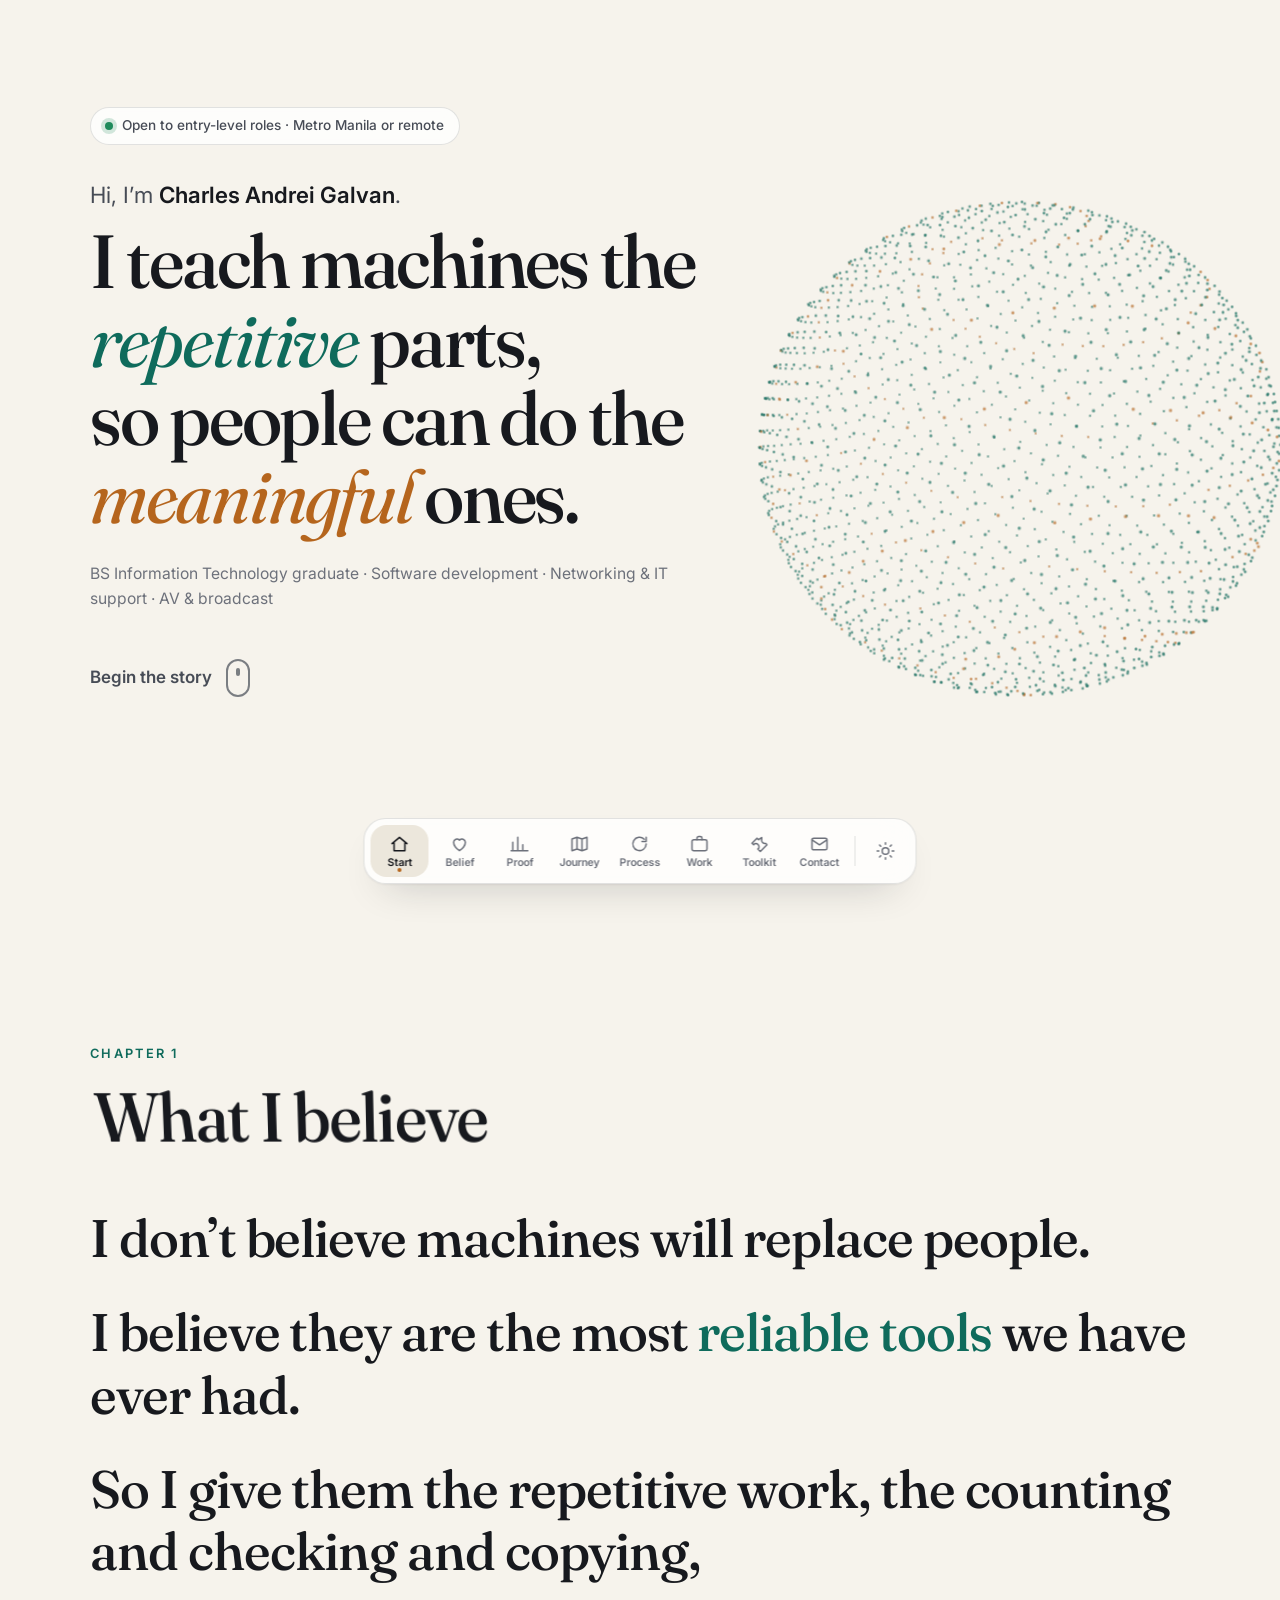
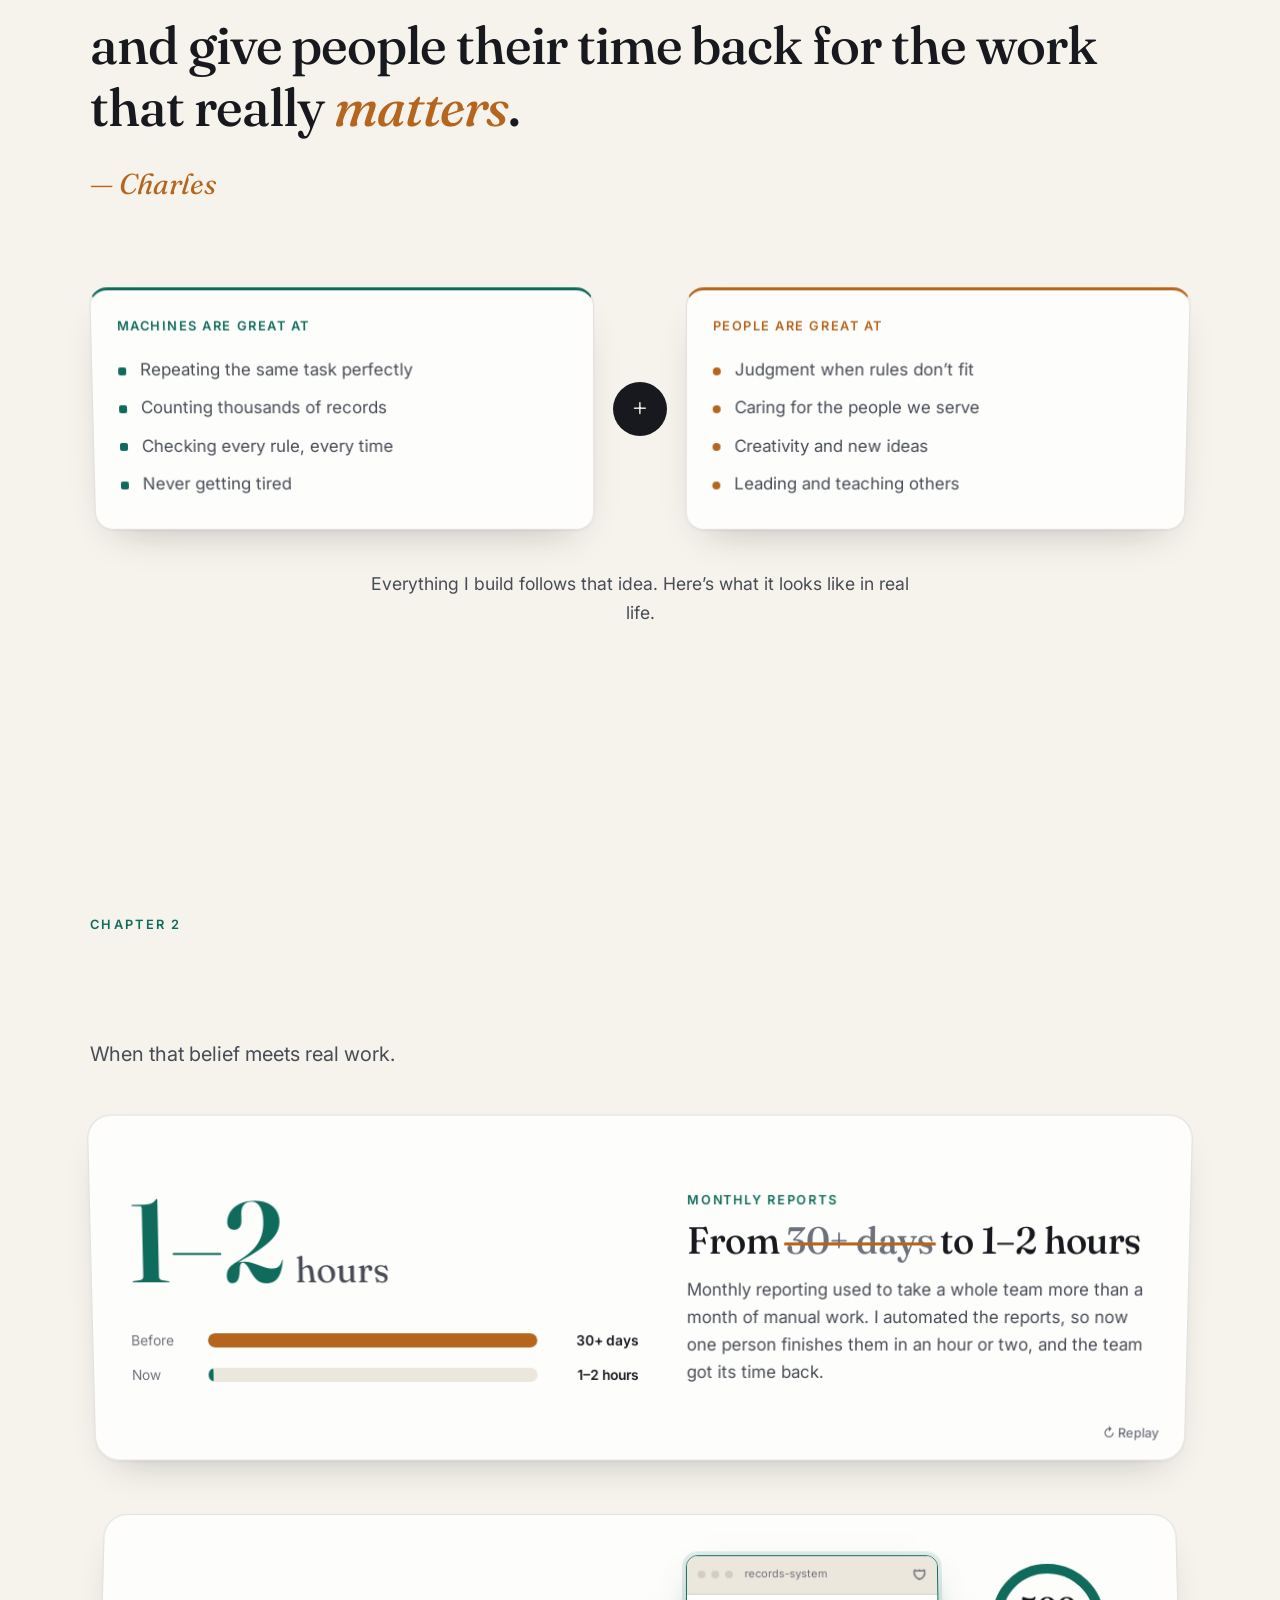
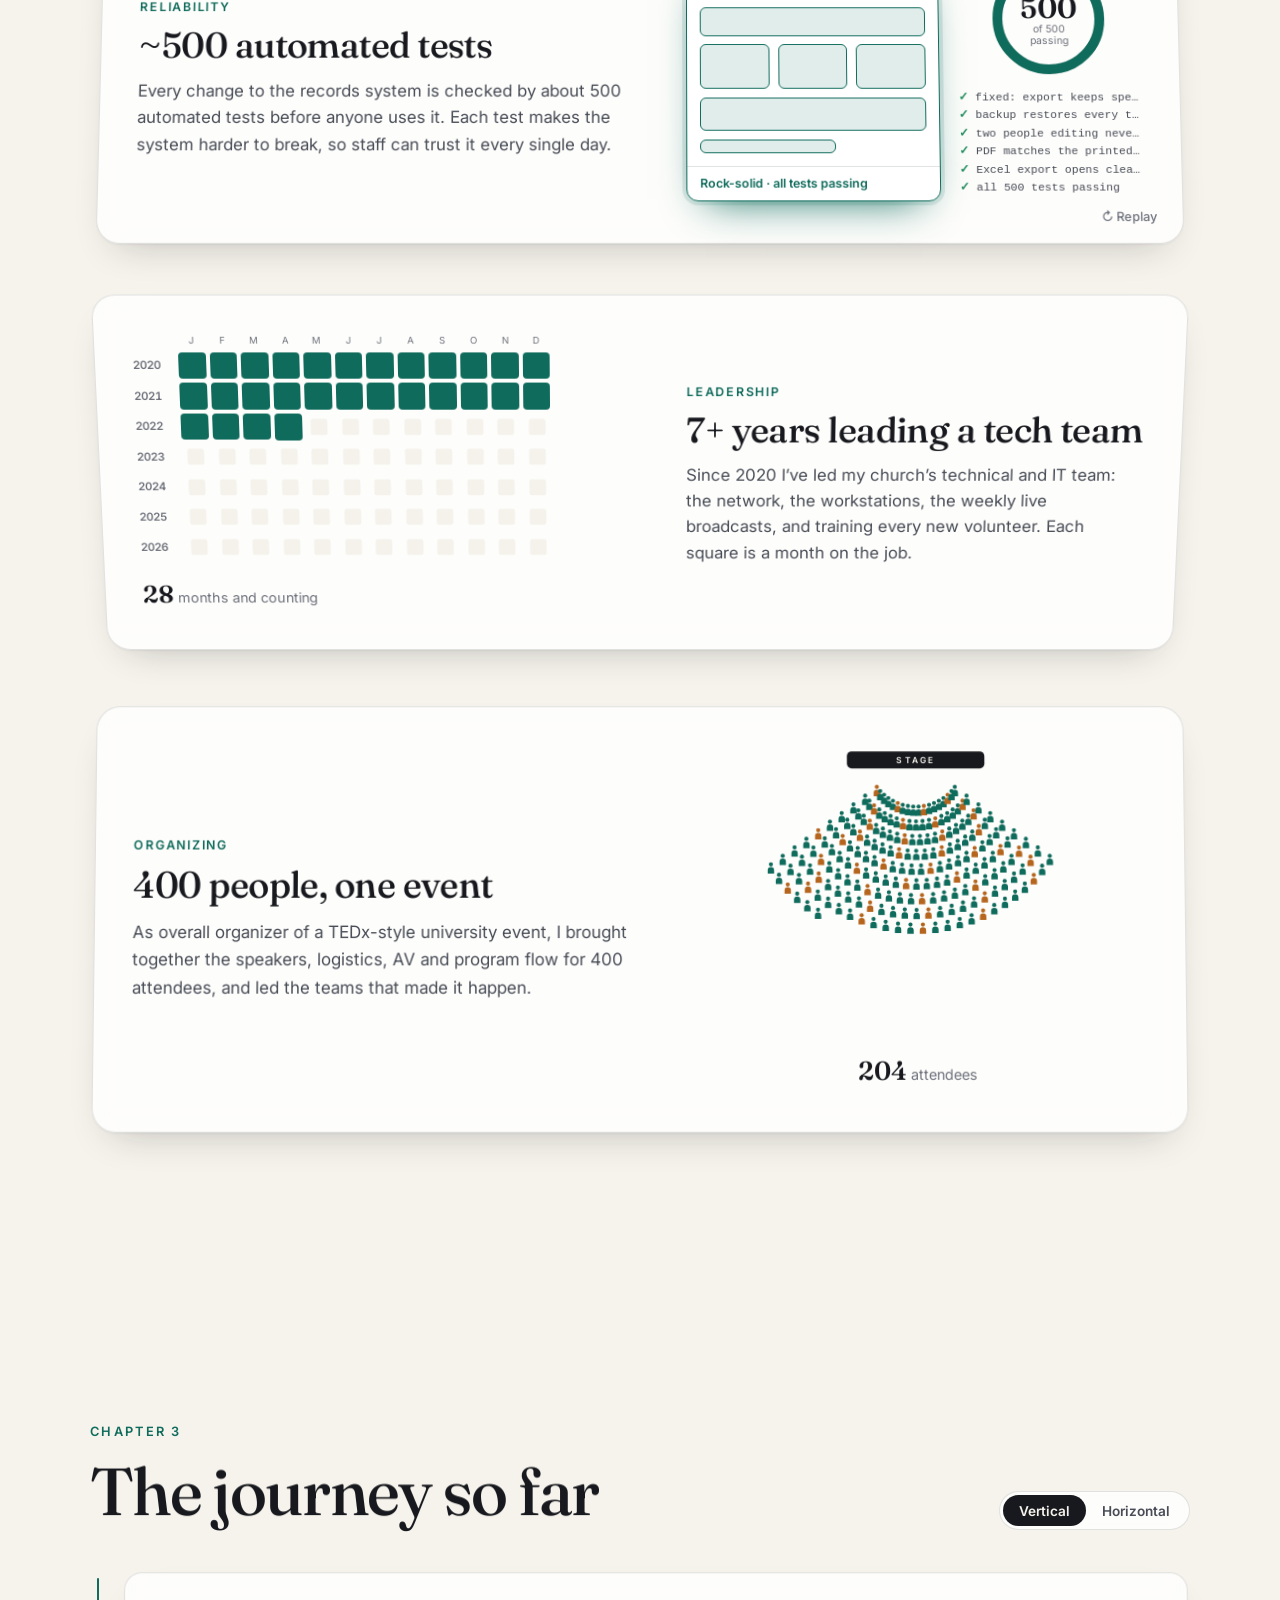
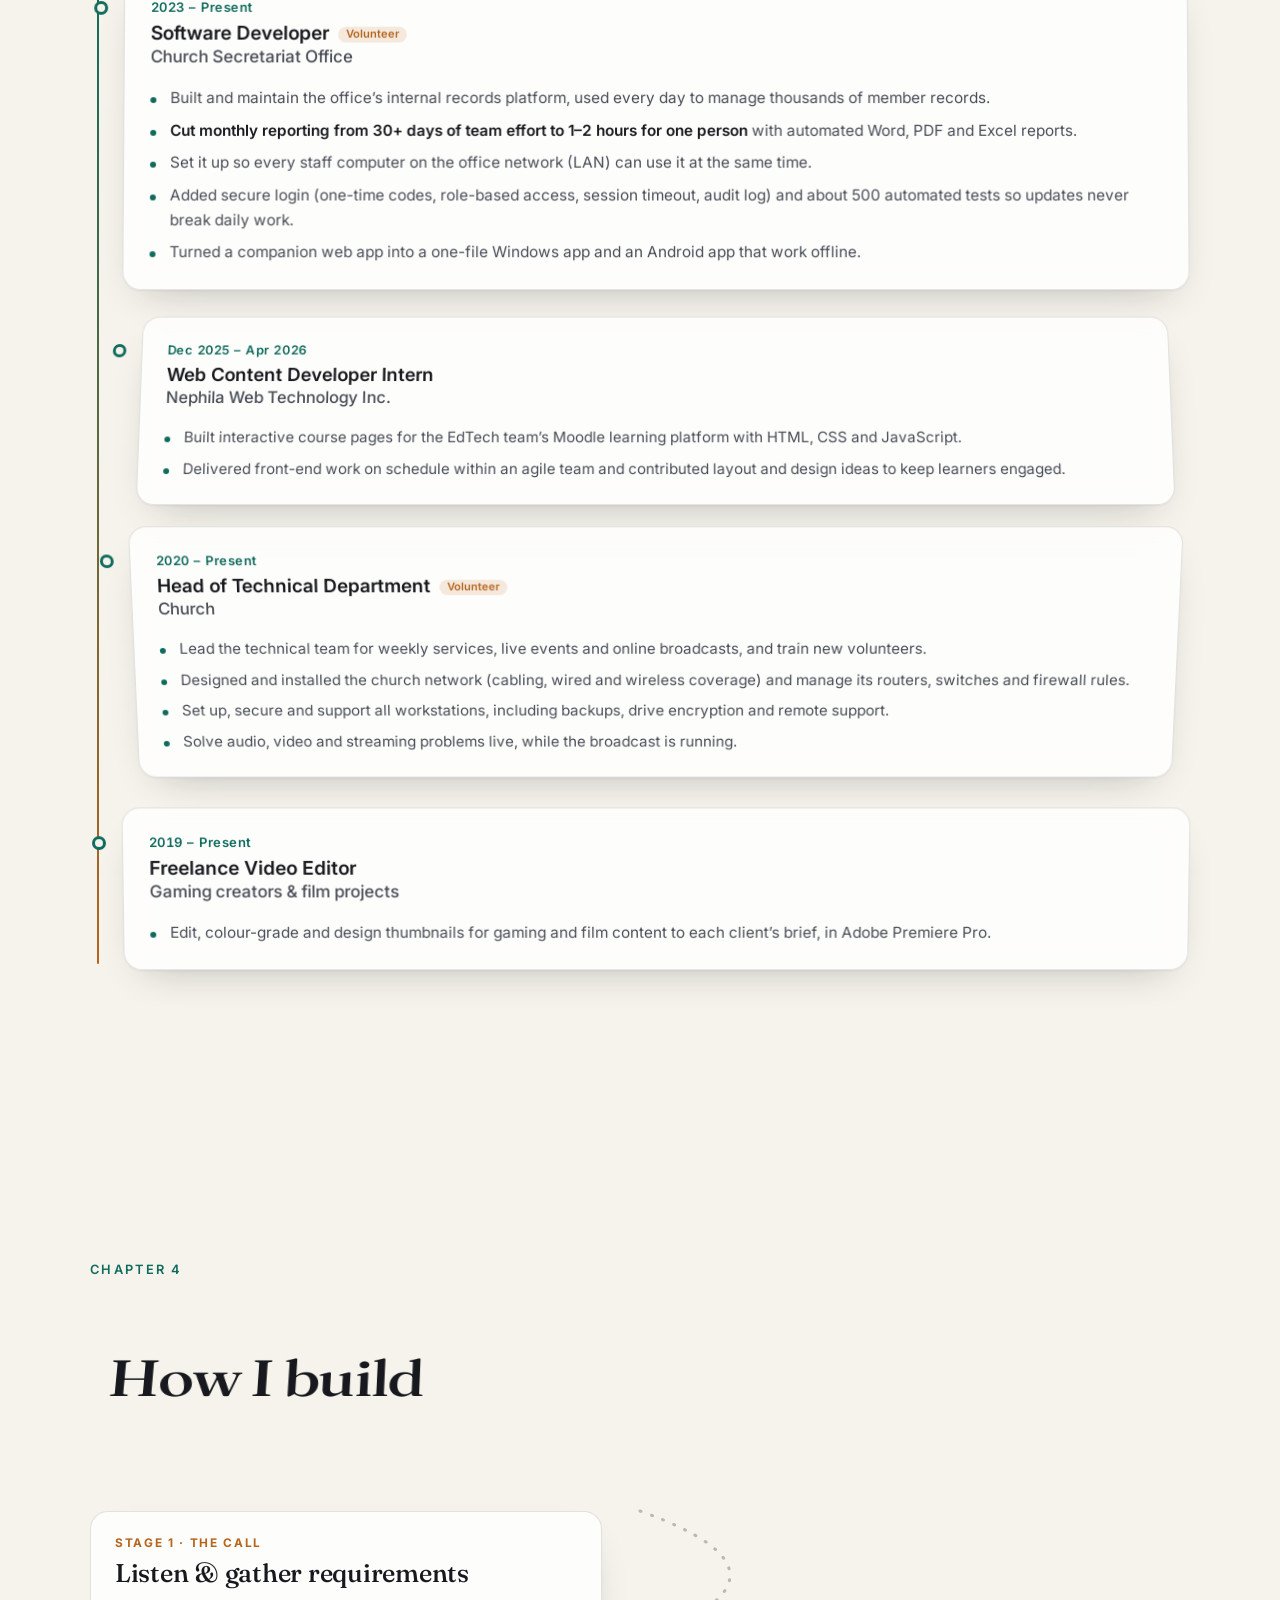
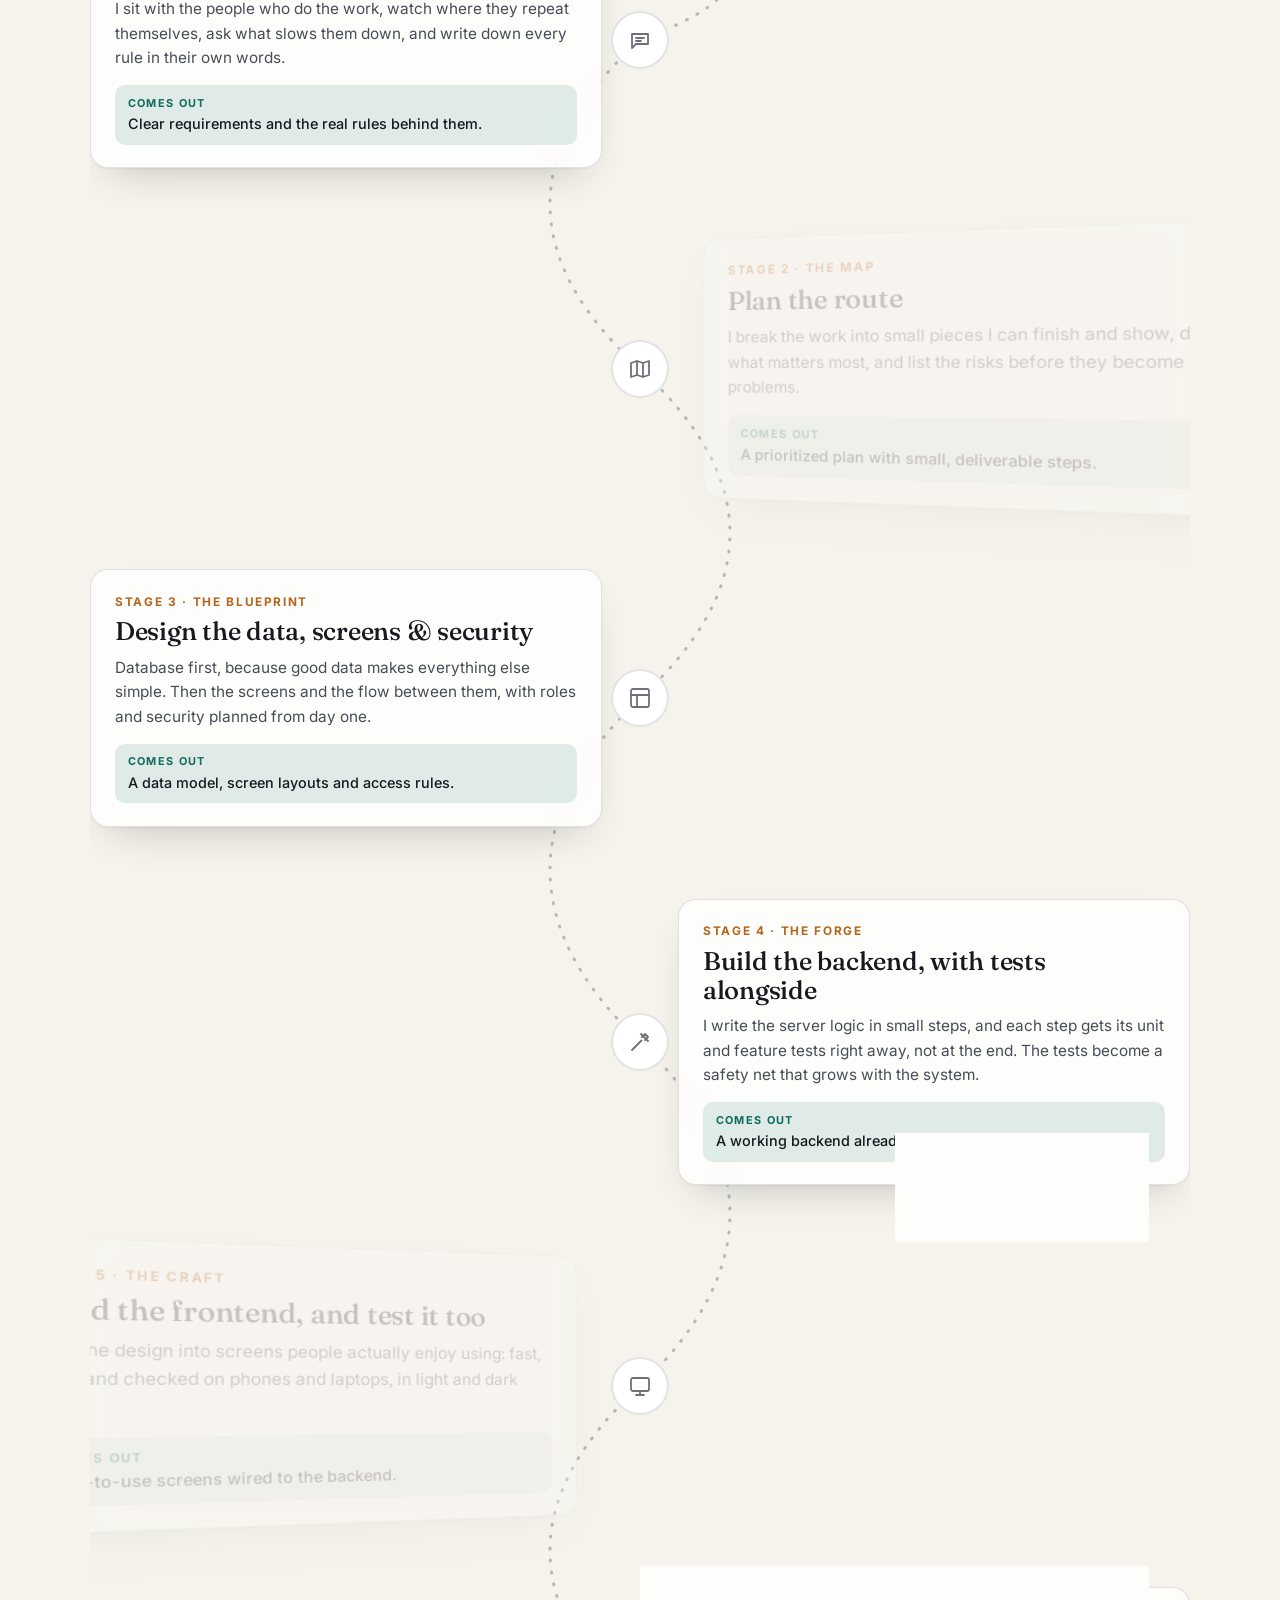
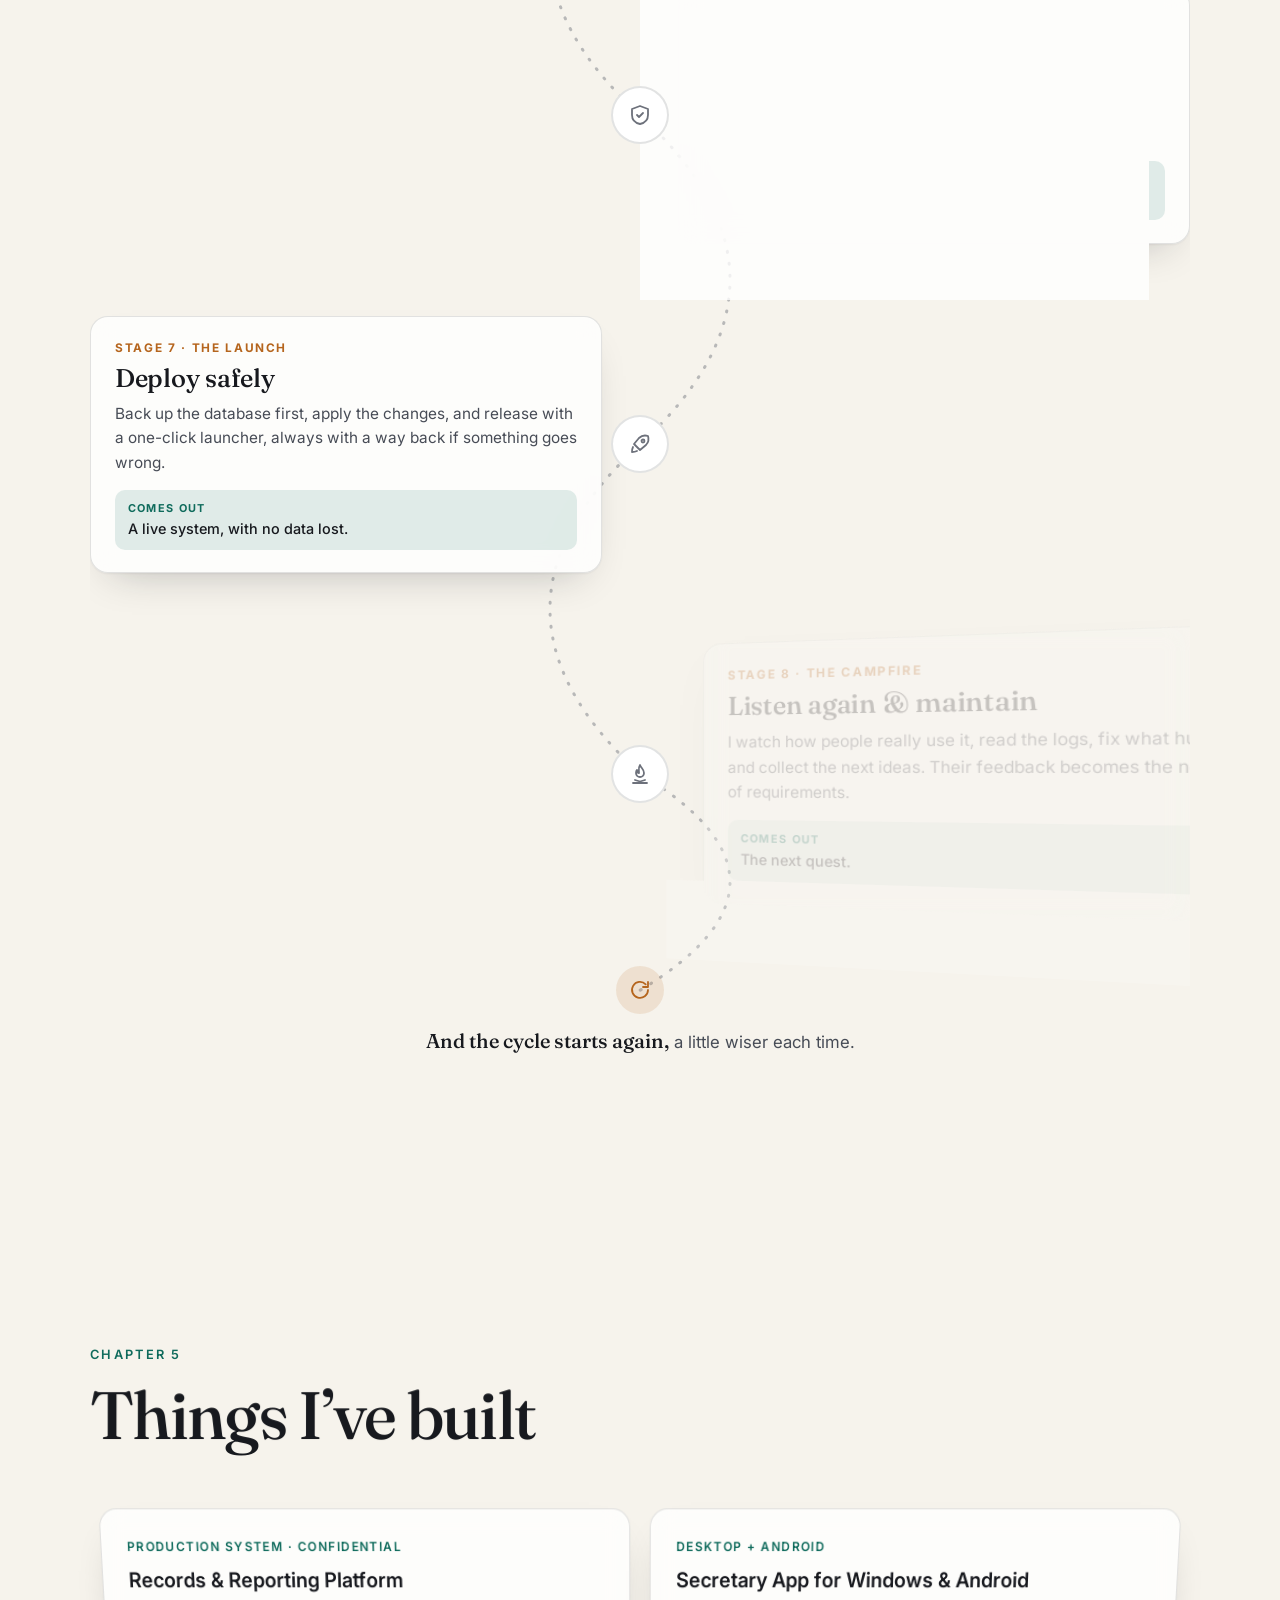
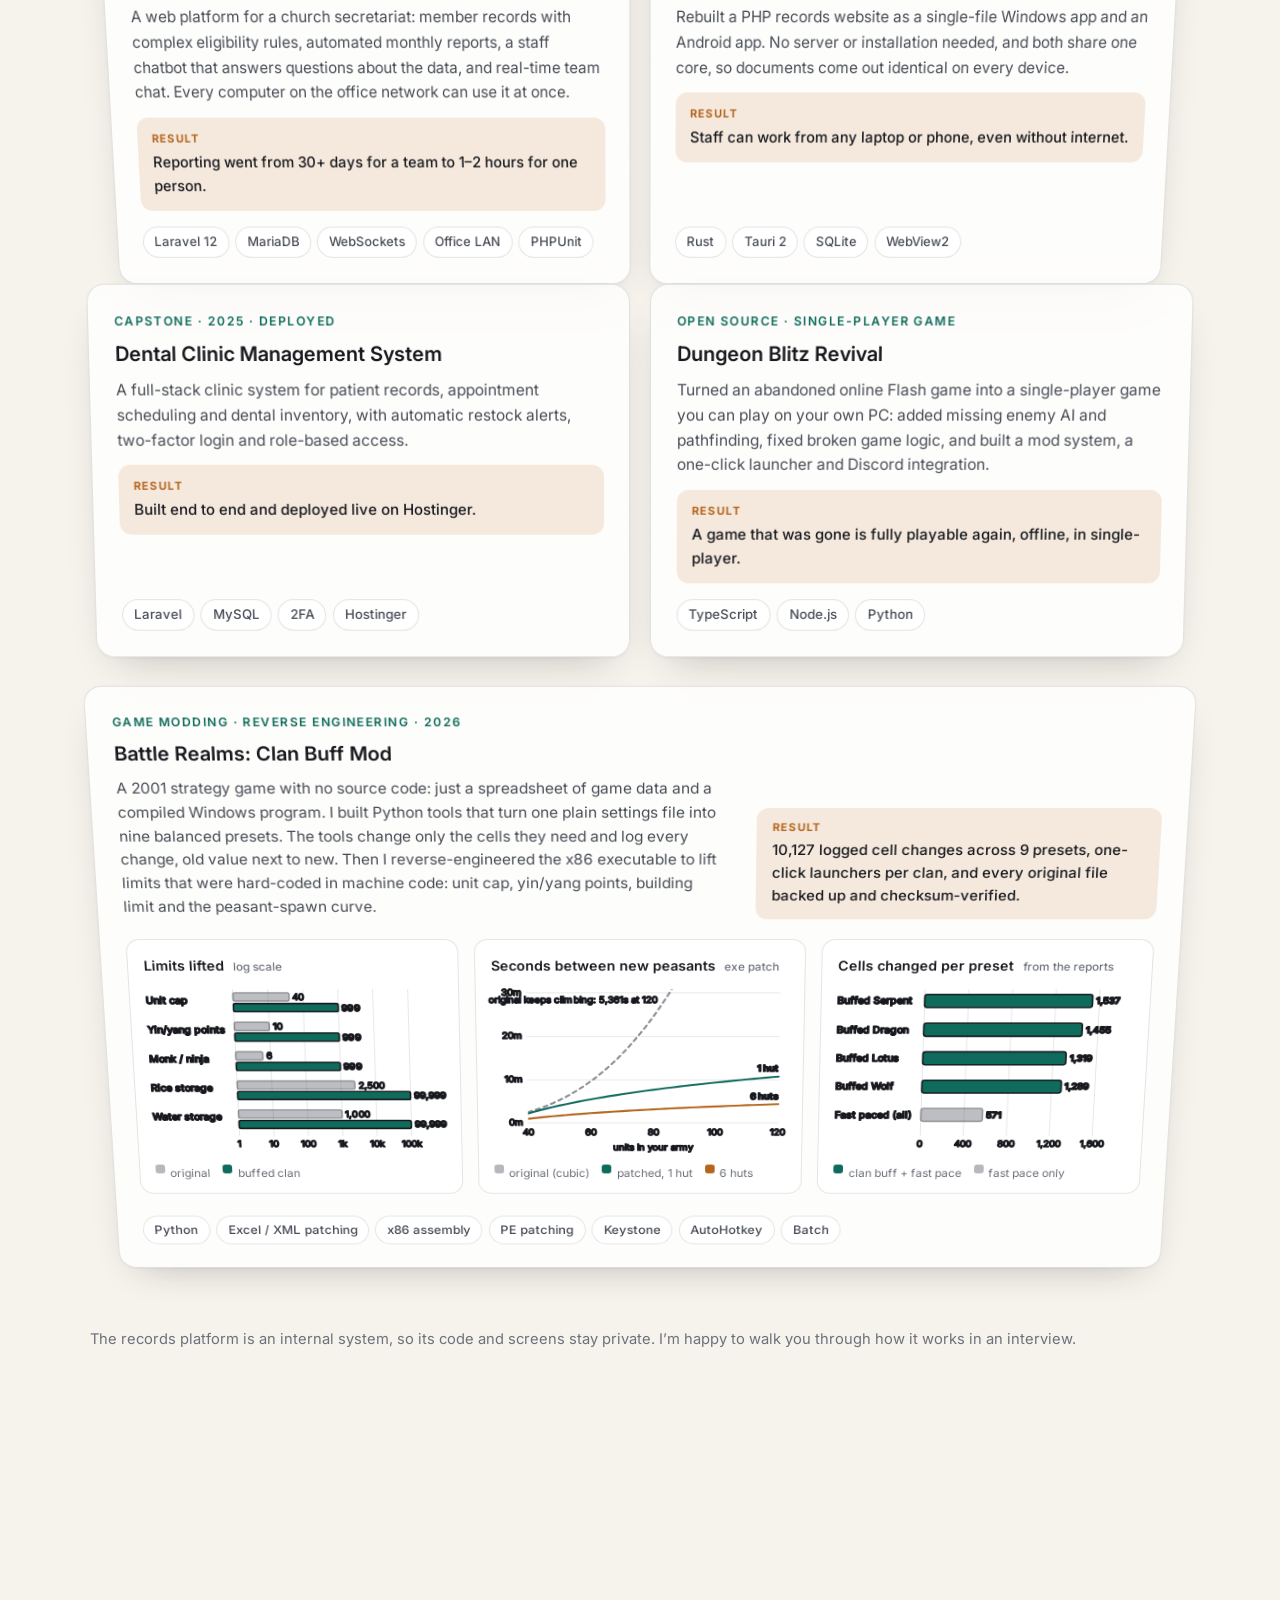
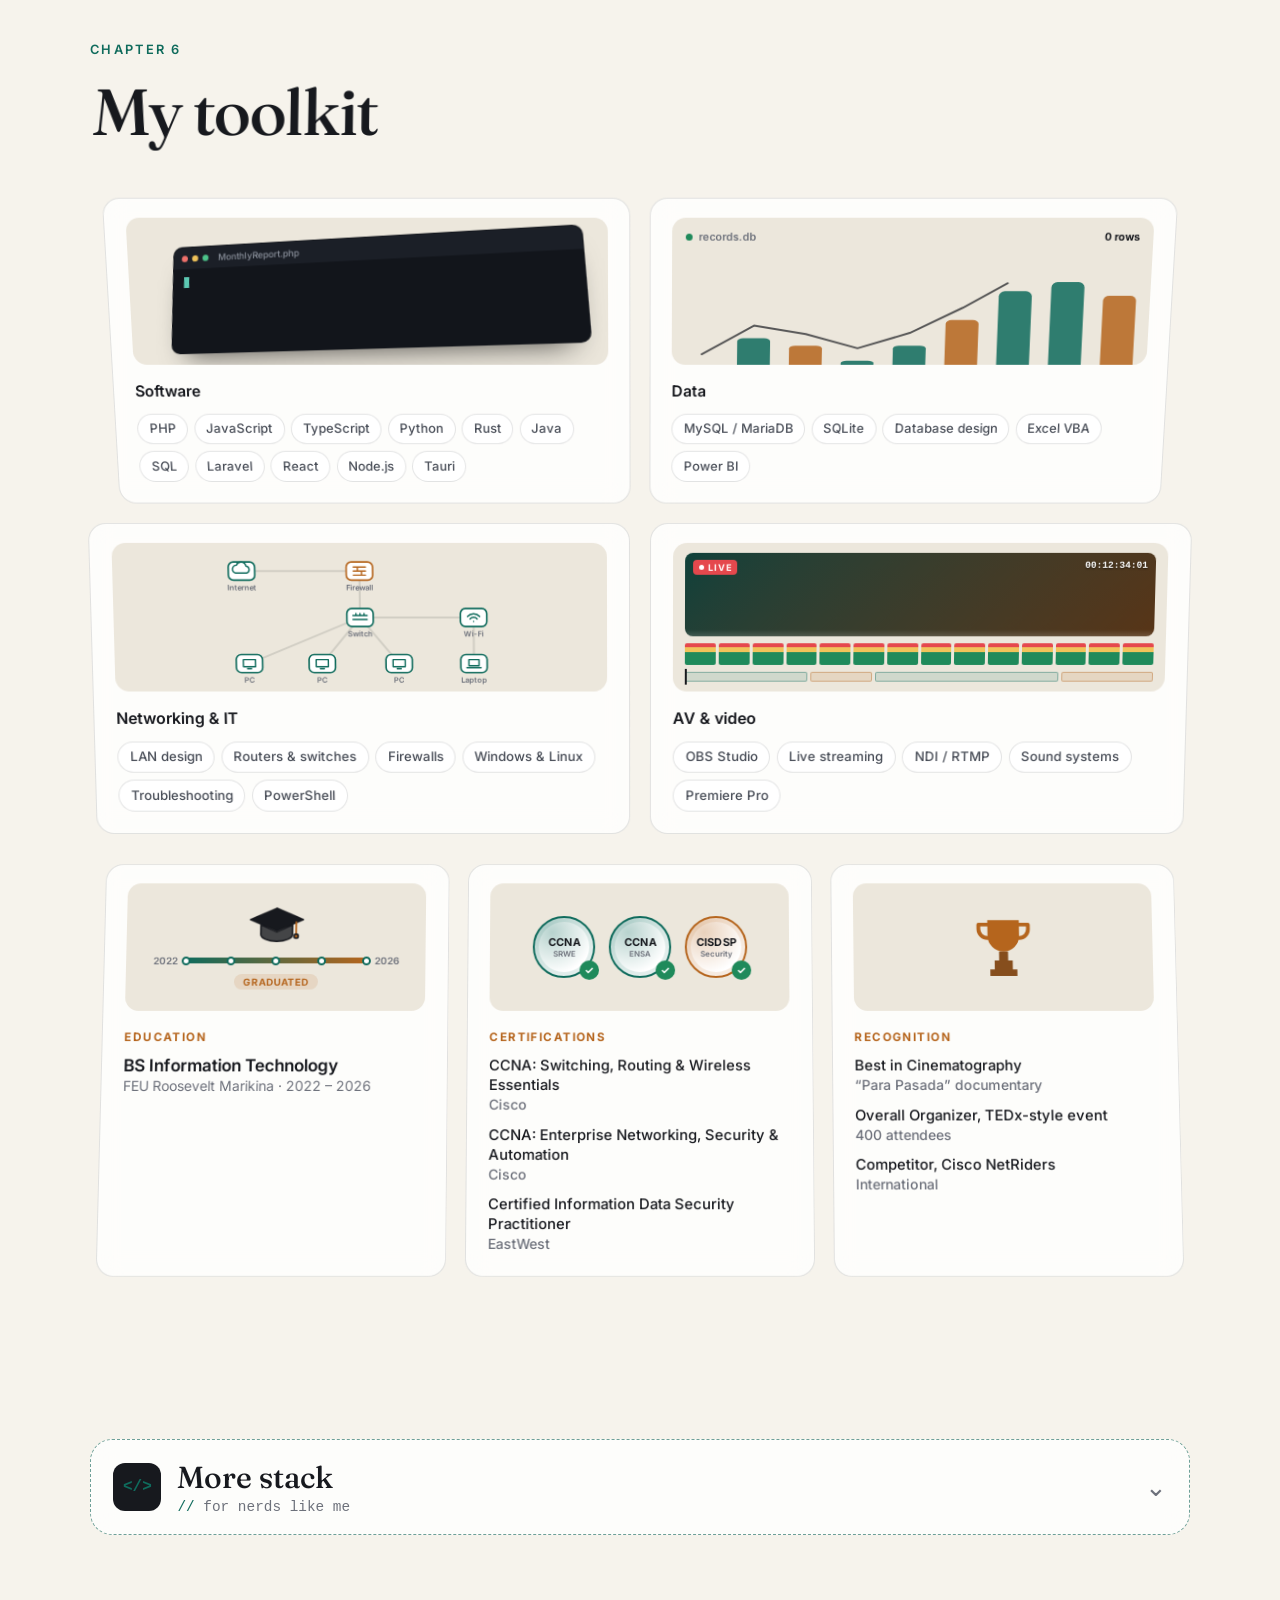
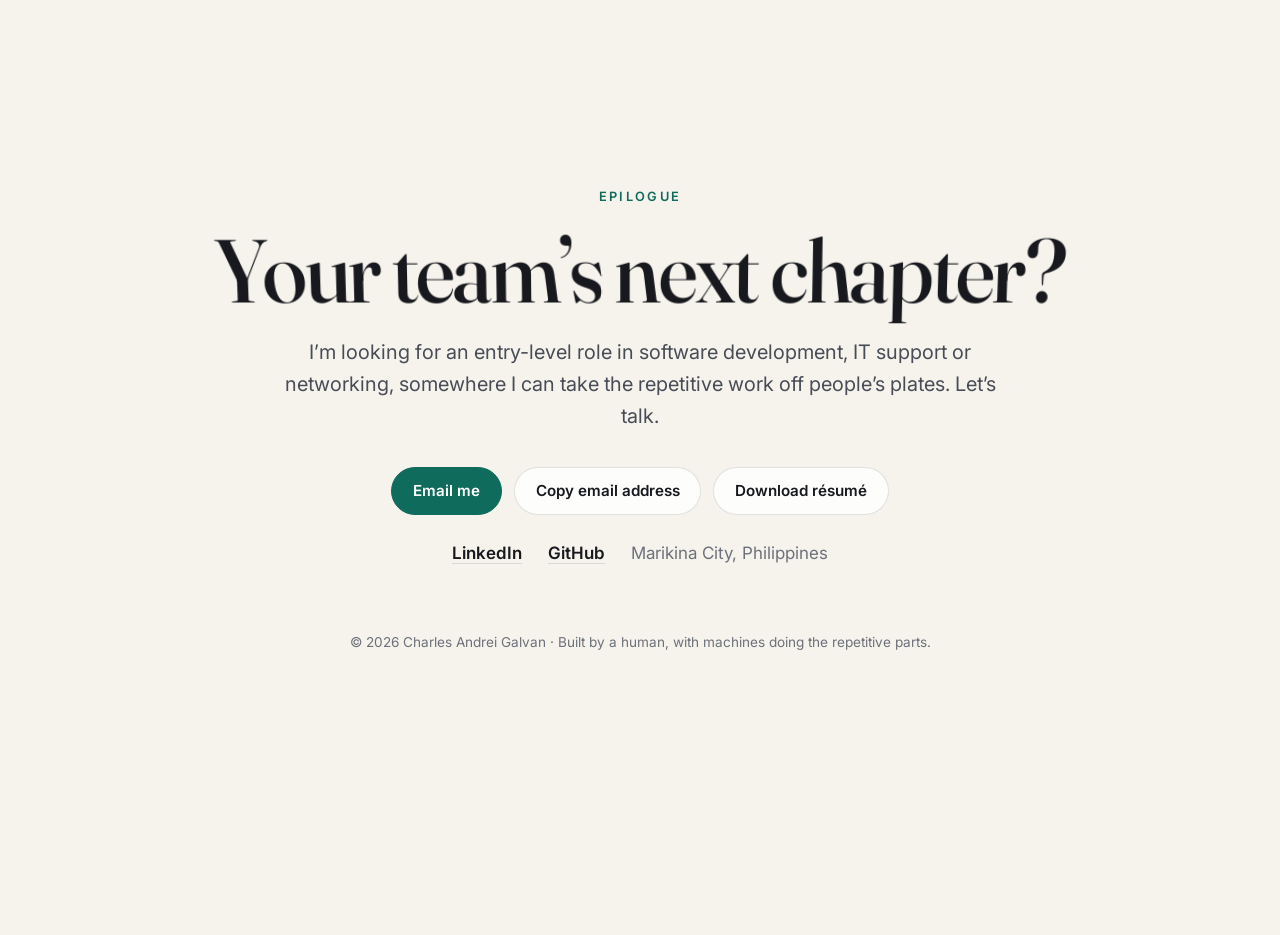
==== commit 2b97b7de: "Add Battle Realms case study, interactive 3D effects, updated résumé - Chapter 5: Battle Realms Clan" ====
--- a/index.html
+++ b/index.html
@@ -1,602 +1,620 @@
-<!doctype html>
-<html lang="en">
-<head>
-    <meta charset="utf-8">
-    <meta name="viewport" content="width=device-width, initial-scale=1">
-    <title>Charles Andrei Galvan · IT Graduate & Software Developer</title>
-    <meta name="description" content="Charles Andrei Galvan, BS Information Technology graduate from Marikina City. I let machines do the repetitive work so people can do the meaningful work. Software, networking, IT support, AV & broadcast.">
-    <meta name="theme-color" content="#f6f3ec" media="(prefers-color-scheme: light)">
-    <meta name="theme-color" content="#0c0e12" media="(prefers-color-scheme: dark)">
-    <meta property="og:type" content="website">
-    <meta property="og:title" content="Charles Andrei Galvan · IT Graduate & Software Developer">
-    <meta property="og:description" content="Machines do the repetitive work. People do the meaningful work. Software, networking, IT support, AV & broadcast.">
-    <link rel="icon" href="favicon.svg" type="image/svg+xml">
-    <link rel="preconnect" href="https://fonts.googleapis.com">
-    <link rel="preconnect" href="https://fonts.gstatic.com" crossorigin>
-    <link href="https://fonts.googleapis.com/css2?family=Fraunces:ital,opsz,wght@0,9..144,400;0,9..144,500;0,9..144,600;1,9..144,400;1,9..144,500&family=Inter:wght@400;500;600&display=swap" rel="stylesheet">
-    <link rel="stylesheet" href="styles.css">
-    <script>
-        try { const t = localStorage.getItem('theme'); if (t === 'light' || t === 'dark') document.documentElement.dataset.theme = t; } catch (e) {}
-    </script>
-</head>
-<body>
-    <a class="skip" href="#belief">Skip to content</a>
-
-    <!-- Full-screen 3D particle field that reshapes for each chapter (scene.js). Decorative only. -->
-    <canvas id="scene" aria-hidden="true"></canvas>
-
-    <main id="main">
-
-        <!-- ============ PROLOGUE ============ -->
-        <section class="chapter prologue" id="start" data-formation="globe" aria-label="Introduction">
-            <div class="wrap">
-                <p class="availability"><span class="dot" aria-hidden="true"></span>Open to entry-level roles · Metro Manila or remote</p>
-                <p class="hello">Hi, I’m <strong>Charles Andrei Galvan</strong>.</p>
-                <h1 class="headline">
-                    I teach machines the <em class="machine">repetitive</em> parts,<br>
-                    so people can do the <em class="human">meaningful</em> ones.
-                </h1>
-                <p class="roles">BS Information Technology graduate · Software development · Networking &amp; IT support · AV &amp; broadcast</p>
-                <a class="scroll-cue" href="#belief"><span>Begin the story</span><span class="mouse" aria-hidden="true"><span></span></span></a>
-            </div>
-        </section>
-
-        <!-- ============ CHAPTER 1 · BELIEF ============ -->
-        <section class="chapter belief" id="belief" data-formation="duo" aria-labelledby="beliefTitle">
-            <div class="wrap">
-                <p class="chapter-no reveal3d">Chapter 1</p>
-                <h2 class="chapter-title reveal3d" id="beliefTitle">What I believe</h2>
-
-                <div class="manifesto" id="manifesto">
-                    <p class="line reveal3d">I don’t believe machines will replace people.</p>
-                    <p class="line reveal3d">I believe they are the most <span class="hl-machine">reliable tools</span> we have ever had.</p>
-                    <p class="line reveal3d">So I give them the repetitive work, the counting and checking and copying,</p>
-                    <p class="line reveal3d">and give people their time back for the work that really <em class="hl-human">matters</em>.</p>
-                    <p class="signature reveal3d">— Charles</p>
-                </div>
-
-                <div class="duo">
-                    <article class="duo-card machine-card reveal3d tilt">
-                        <p class="duo-tag">Machines are great at</p>
-                        <ul><li>Repeating the same task perfectly</li><li>Counting thousands of records</li><li>Checking every rule, every time</li><li>Never getting tired</li></ul>
-                    </article>
-                    <div class="duo-plus" aria-hidden="true">+</div>
-                    <article class="duo-card human-card reveal3d tilt">
-                        <p class="duo-tag">People are great at</p>
-                        <ul><li>Judgment when rules don’t fit</li><li>Caring for the people we serve</li><li>Creativity and new ideas</li><li>Leading and teaching others</li></ul>
-                    </article>
-                </div>
-                <p class="duo-close reveal3d">Everything I build follows that idea. Here’s what it looks like in real life.</p>
-            </div>
-        </section>
-
-        <!-- ============ CHAPTER 2 · PROOF ============ -->
-        <section class="chapter proof" id="proof" data-formation="wave" aria-labelledby="proofTitle">
-            <div class="wrap">
-                <p class="chapter-no reveal3d">Chapter 2</p>
-                <h2 class="chapter-title reveal3d" id="proofTitle">The proof</h2>
-                <p class="chapter-lede reveal3d">When that belief meets real work.</p>
-
-                <!-- Time saved -->
-                <article class="story-card reveal3d" data-anim="time">
-                    <div class="anim time-anim" aria-hidden="true">
-                        <div class="time-figure"><span class="time-num" data-time-num>30+</span><span class="time-unit" data-time-unit>days</span></div>
-                        <div class="time-bars">
-                            <div class="time-row"><span>Before</span><div class="track"><div class="fill before" data-time-before></div></div><b>30+ days</b></div>
-                            <div class="time-row"><span>Now</span><div class="track"><div class="fill after" data-time-after></div></div><b>1–2 hours</b></div>
-                        </div>
-                    </div>
-                    <div class="story-text">
-                        <p class="story-kicker">Monthly reports</p>
-                        <h3>From <span class="strike">30+ days</span> to 1–2 hours</h3>
-                        <p>Monthly reporting used to take a whole team more than a month of manual work. I automated the reports, so now one person finishes them in an hour or two, and the team got its time back.</p>
-                    </div>
-                    <button class="replay" type="button" aria-label="Replay the animation">↻ Replay</button>
-                </article>
-
-                <!-- Tests -->
-                <article class="story-card flip reveal3d" data-anim="tests">
-                    <div class="anim tests-anim" aria-hidden="true">
-                        <div class="browser" data-strength="0">
-                            <div class="browser-bar"><i></i><i></i><i></i><span>records-system</span><b class="shield">🛡</b></div>
-                            <div class="browser-body">
-                                <div class="sk sk-head"></div>
-                                <div class="sk-row"><div class="sk"></div><div class="sk"></div><div class="sk"></div></div>
-                                <div class="sk sk-wide"></div>
-                                <div class="sk sk-foot"></div>
-                            </div>
-                            <p class="strength-label" data-strength-label>Fragile</p>
-                        </div>
-                        <div class="test-side">
-                            <div class="ring"><svg viewBox="0 0 120 120"><circle class="ring-bg" cx="60" cy="60" r="52"/><circle class="ring-fg" cx="60" cy="60" r="52" data-ring/></svg><div class="ring-text"><b data-test-count>0</b><span>of 500 passing</span></div></div>
-                            <ul class="test-log" data-test-log></ul>
-                        </div>
-                    </div>
-                    <div class="story-text">
-                        <p class="story-kicker">Reliability</p>
-                        <h3>~500 automated tests</h3>
-                        <p>Every change to the records system is checked by about 500 automated tests before anyone uses it. Each test makes the system harder to break, so staff can trust it every single day.</p>
-                    </div>
-                    <button class="replay" type="button" aria-label="Replay the animation">↻ Replay</button>
-                </article>
-
-                <!-- Calendar -->
-                <article class="story-card reveal3d" data-anim="calendar">
-                    <div class="anim cal-anim" aria-hidden="true">
-                        <div class="cal-grid" data-cal></div>
-                        <p class="cal-count"><b data-cal-count>0</b> months and counting</p>
-                    </div>
-                    <div class="story-text">
-                        <p class="story-kicker">Leadership</p>
-                        <h3><span data-cal-years>5+</span> years leading a tech team</h3>
-                        <p>Since 2020 I’ve led my church’s technical and IT team: the network, the workstations, the weekly live broadcasts, and training every new volunteer. Each square is a month on the job.</p>
-                    </div>
-                    <button class="replay" type="button" aria-label="Replay the animation">↻ Replay</button>
-                </article>
-
-                <!-- People -->
-                <article class="story-card flip reveal3d" data-anim="people">
-                    <div class="anim people-anim" aria-hidden="true">
-                        <svg viewBox="0 0 600 380" data-people>
-                            <defs>
-                                <symbol id="person" viewBox="-5 -8 10 16"><circle cx="0" cy="-4.6" r="2.7"/><path d="M-4.2 7.4V3.2a4.2 4.2 0 0 1 8.4 0v4.2Z"/></symbol>
-                            </defs>
-                            <rect class="stage" x="210" y="8" width="180" height="22" rx="6"/>
-                            <text class="stage-label" x="300" y="23.5" text-anchor="middle">STAGE</text>
-                            <g data-crowd></g>
-                        </svg>
-                        <p class="people-count"><b data-people-count>0</b> attendees</p>
-                    </div>
-                    <div class="story-text">
-                        <p class="story-kicker">Organizing</p>
-                        <h3>400 people, one event</h3>
-                        <p>As overall organizer of a TEDx-style university event, I brought together the speakers, logistics, AV and program flow for 400 attendees, and led the teams that made it happen.</p>
-                    </div>
-                    <button class="replay" type="button" aria-label="Replay the animation">↻ Replay</button>
-                </article>
-            </div>
-        </section>
-
-        <!-- ============ CHAPTER 3 · JOURNEY ============ -->
-        <section class="chapter journey" id="journey" data-formation="helix" aria-labelledby="journeyTitle">
-            <div class="wrap">
-                <p class="chapter-no reveal3d">Chapter 3</p>
-                <div class="title-row">
-                    <h2 class="chapter-title reveal3d" id="journeyTitle">The journey so far</h2>
-                    <div class="view-toggle" role="group" aria-label="Timeline layout">
-                        <button type="button" data-view="vertical" aria-pressed="true">Vertical</button>
-                        <button type="button" data-view="horizontal" aria-pressed="false">Horizontal</button>
-                    </div>
-                </div>
-
-                <div class="timeline-shell" data-view="vertical" id="timeline">
-                    <button class="tl-arrow prev" type="button" aria-label="Previous role">←</button>
-                    <ol class="timeline" id="timelineTrack">
-                        <li class="stop reveal3d tilt">
-                            <span class="stop-dot" aria-hidden="true"></span>
-                            <p class="when">2023 – Present</p>
-                            <h3>Software Developer <span class="tag-soft">Volunteer</span></h3>
-                            <p class="org">Church Secretariat Office</p>
-                            <ul class="points">
-                                <li>Built and maintain the office’s internal records platform, used every day to manage thousands of member records.</li>
-                                <li><strong>Cut monthly reporting from 30+ days of team effort to 1–2 hours for one person</strong> with automated Word, PDF and Excel reports.</li>
-                                <li>Set it up so every staff computer on the office network (LAN) can use it at the same time.</li>
-                                <li>Added secure login (one-time codes, role-based access, session timeout, audit log) and about 500 automated tests so updates never break daily work.</li>
-                                <li>Turned a companion web app into a one-file Windows app and an Android app that work offline.</li>
-                            </ul>
-                        </li>
-                        <li class="stop reveal3d tilt">
-                            <span class="stop-dot" aria-hidden="true"></span>
-                            <p class="when">Dec 2025 – Apr 2026</p>
-                            <h3>Web Content Developer Intern</h3>
-                            <p class="org">Nephila Web Technology Inc.</p>
-                            <ul class="points">
-                                <li>Built interactive course pages for the EdTech team’s Moodle learning platform with HTML, CSS and JavaScript.</li>
-                                <li>Delivered front-end work on schedule within an agile team and contributed layout and design ideas to keep learners engaged.</li>
-                            </ul>
-                        </li>
-                        <li class="stop reveal3d tilt">
-                            <span class="stop-dot" aria-hidden="true"></span>
-                            <p class="when">2020 – Present</p>
-                            <h3>Head of Technical Department <span class="tag-soft">Volunteer</span></h3>
-                            <p class="org">Church</p>
-                            <ul class="points">
-                                <li>Lead the technical team for weekly services, live events and online broadcasts, and train new volunteers.</li>
-                                <li>Designed and installed the church network (cabling, wired and wireless coverage) and manage its routers, switches and firewall rules.</li>
-                                <li>Set up, secure and support all workstations, including backups, drive encryption and remote support.</li>
-                                <li>Solve audio, video and streaming problems live, while the broadcast is running.</li>
-                            </ul>
-                        </li>
-                        <li class="stop reveal3d tilt">
-                            <span class="stop-dot" aria-hidden="true"></span>
-                            <p class="when">2019 – Present</p>
-                            <h3>Freelance Video Editor</h3>
-                            <p class="org">Gaming creators &amp; film projects</p>
-                            <ul class="points">
-                                <li>Edit, colour-grade and design thumbnails for gaming and film content to each client’s brief, in Adobe Premiere Pro.</li>
-                            </ul>
-                        </li>
-                    </ol>
-                    <button class="tl-arrow next" type="button" aria-label="Next role">→</button>
-                </div>
-            </div>
-        </section>
-
-        <!-- ============ CHAPTER 4 · HOW I BUILD (SDLC as a quest map) ============ -->
-        <section class="chapter process" id="process" data-formation="ring" aria-labelledby="processTitle">
-            <div class="wrap">
-                <p class="chapter-no reveal3d">Chapter 4</p>
-                <h2 class="chapter-title reveal3d" id="processTitle">How I build</h2>
-                <p class="chapter-lede reveal3d">Every project is a small adventure, and I take the same route every time. It isn’t a straight line. It’s a cycle.</p>
-
-                <div class="quest" id="quest">
-                    <svg class="quest-road" aria-hidden="true"><path class="road-base" /><path class="road-lit" /></svg>
-                    <div class="traveler" aria-hidden="true"><span></span></div>
-                    <ol class="quest-stops">
-                        <li class="qstop">
-                            <span class="qmark" aria-hidden="true"><svg viewBox="0 0 24 24"><path d="M4 6h16v10H8l-4 4Z"/><path d="M8 10h8M8 13h5"/></svg></span>
-                            <div class="qcard">
-                                <p class="qkicker">Stage 1 · The call</p>
-                                <h3>Listen &amp; gather requirements</h3>
-                                <p>I sit with the people who do the work, watch where they repeat themselves, ask what slows them down, and write down every rule in their own words.</p>
-                                <p class="qloot"><span>Comes out</span>Clear requirements and the real rules behind them.</p>
-                            </div>
-                        </li>
-                        <li class="qstop">
-                            <span class="qmark" aria-hidden="true"><svg viewBox="0 0 24 24"><path d="M9 4 3 6v14l6-2 6 2 6-2V4l-6 2-6-2ZM9 4v14M15 6v14"/></svg></span>
-                            <div class="qcard">
-                                <p class="qkicker">Stage 2 · The map</p>
-                                <h3>Plan the route</h3>
-                                <p>I break the work into small pieces I can finish and show, decide what matters most, and list the risks before they become problems.</p>
-                                <p class="qloot"><span>Comes out</span>A prioritized plan with small, deliverable steps.</p>
-                            </div>
-                        </li>
-                        <li class="qstop">
-                            <span class="qmark" aria-hidden="true"><svg viewBox="0 0 24 24"><rect x="3" y="3" width="18" height="18" rx="2"/><path d="M3 9h18M9 21V9"/></svg></span>
-                            <div class="qcard">
-                                <p class="qkicker">Stage 3 · The blueprint</p>
-                                <h3>Design the data, screens &amp; security</h3>
-                                <p>Database first, because good data makes everything else simple. Then the screens and the flow between them, with roles and security planned from day one.</p>
-                                <p class="qloot"><span>Comes out</span>A data model, screen layouts and access rules.</p>
-                            </div>
-                        </li>
-                        <li class="qstop">
-                            <span class="qmark" aria-hidden="true"><svg viewBox="0 0 24 24"><path d="m14 7 3-3 3 3-3 3M4 20l9.5-9.5M13 4l7 7"/></svg></span>
-                            <div class="qcard">
-                                <p class="qkicker">Stage 4 · The forge</p>
-                                <h3>Build the backend, with tests alongside</h3>
-                                <p>I write the server logic in small steps, and each step gets its unit and feature tests right away, not at the end. The tests become a safety net that grows with the system.</p>
-                                <p class="qloot"><span>Comes out</span>A working backend already protected by tests.</p>
-                            </div>
-                        </li>
-                        <li class="qstop">
-                            <span class="qmark" aria-hidden="true"><svg viewBox="0 0 24 24"><rect x="3" y="4" width="18" height="13" rx="2"/><path d="M8 21h8M12 17v4"/></svg></span>
-                            <div class="qcard">
-                                <p class="qkicker">Stage 5 · The craft</p>
-                                <h3>Build the frontend, and test it too</h3>
-                                <p>I turn the design into screens people actually enjoy using: fast, clear, and checked on phones and laptops, in light and dark mode.</p>
-                                <p class="qloot"><span>Comes out</span>Easy-to-use screens wired to the backend.</p>
-                            </div>
-                        </li>
-                        <li class="qstop">
-                            <span class="qmark" aria-hidden="true"><svg viewBox="0 0 24 24"><path d="M12 3 4 6v6c0 5 3.5 8 8 9 4.5-1 8-4 8-9V6Z"/><path d="m9 12 2 2 4-4"/></svg></span>
-                            <div class="qcard">
-                                <p class="qkicker">Stage 6 · The trial</p>
-                                <h3>Test everything, together</h3>
-                                <p>The boss battle: the full automated suite (about 500 tests), a click-through of every flow in a real browser, and a run on a staging copy of the real data, all before anyone relies on it.</p>
-                                <p class="qloot"><span>Comes out</span>Proof that it works, not just a feeling.</p>
-                            </div>
-                        </li>
-                        <li class="qstop">
-                            <span class="qmark" aria-hidden="true"><svg viewBox="0 0 24 24"><path d="M5 15c-1 2-1 4-1 5 1 0 3 0 5-1M9 15l-3-3 5-6a9 9 0 0 1 9-2 9 9 0 0 1-2 9l-6 5Z"/><circle cx="15" cy="9" r="1.5"/></svg></span>
-                            <div class="qcard">
-                                <p class="qkicker">Stage 7 · The launch</p>
-                                <h3>Deploy safely</h3>
-                                <p>Back up the database first, apply the changes, and release with a one-click launcher, always with a way back if something goes wrong.</p>
-                                <p class="qloot"><span>Comes out</span>A live system, with no data lost.</p>
-                            </div>
-                        </li>
-                        <li class="qstop">
-                            <span class="qmark" aria-hidden="true"><svg viewBox="0 0 24 24"><path d="M12 3c1 3 4 4 4 8a4 4 0 0 1-8 0c0-2 1-3 1-3 0 2 1 3 2 3 0-3-1-5 1-8Z"/><path d="M5 21h14M7 18l10 3M17 18 7 21"/></svg></span>
-                            <div class="qcard">
-                                <p class="qkicker">Stage 8 · The campfire</p>
-                                <h3>Listen again &amp; maintain</h3>
-                                <p>I watch how people really use it, read the logs, fix what hurts, and collect the next ideas. Their feedback becomes the next set of requirements.</p>
-                                <p class="qloot"><span>Comes out</span>The next quest.</p>
-                            </div>
-                        </li>
-                    </ol>
-                    <div class="quest-loop">
-                        <span class="loop-icon" aria-hidden="true"><svg viewBox="0 0 24 24"><path d="M20 12a8 8 0 1 1-2.3-5.7M20 4v5h-5"/></svg></span>
-                        <p><b>And the cycle starts again,</b> a little wiser each time.</p>
-                    </div>
-                </div>
-            </div>
-        </section>
-
-        <!-- ============ CHAPTER 5 · WORK ============ -->
-        <section class="chapter work" id="work" data-formation="blocks" aria-labelledby="workTitle">
-            <div class="wrap">
-                <p class="chapter-no reveal3d">Chapter 5</p>
-                <h2 class="chapter-title reveal3d" id="workTitle">Things I’ve built</h2>
-                <div class="projects">
-                    <article class="project reveal3d tilt">
-                        <p class="project-kicker">Production system · Confidential</p>
-                        <h3>Records &amp; Reporting Platform</h3>
-                        <p>A web platform for a church secretariat: member records with complex eligibility rules, automated monthly reports, a staff chatbot that answers questions about the data, and real-time team chat. Every computer on the office network can use it at once.</p>
-                        <p class="result"><span>Result</span>Reporting went from 30+ days for a team to 1–2 hours for one person.</p>
-                        <ul class="chips" aria-label="Built with"><li>Laravel 12</li><li>MariaDB</li><li>WebSockets</li><li>Office LAN</li><li>PHPUnit</li></ul>
-                    </article>
-                    <article class="project reveal3d tilt">
-                        <p class="project-kicker">Desktop + Android</p>
-                        <h3>Secretary App for Windows &amp; Android</h3>
-                        <p>Rebuilt a PHP records website as a single-file Windows app and an Android app. No server or installation needed, and both share one core, so documents come out identical on every device.</p>
-                        <p class="result"><span>Result</span>Staff can work from any laptop or phone, even without internet.</p>
-                        <ul class="chips" aria-label="Built with"><li>Rust</li><li>Tauri 2</li><li>SQLite</li><li>WebView2</li></ul>
-                    </article>
-                    <article class="project reveal3d tilt">
-                        <p class="project-kicker">Capstone · 2025 · Deployed</p>
-                        <h3>Dental Clinic Management System</h3>
-                        <p>A full-stack clinic system for patient records, appointment scheduling and dental inventory, with automatic restock alerts, two-factor login and role-based access.</p>
-                        <p class="result"><span>Result</span>Built end to end and deployed live on Hostinger.</p>
-                        <ul class="chips" aria-label="Built with"><li>Laravel</li><li>MySQL</li><li>2FA</li><li>Hostinger</li></ul>
-                    </article>
-                    <article class="project reveal3d tilt">
-                        <p class="project-kicker">Open source · Single-player game</p>
-                        <h3>Dungeon Blitz Revival</h3>
-                        <p>Turned an abandoned online Flash game into a single-player game you can play on your own PC: added missing enemy AI and pathfinding, fixed broken game logic, and built a mod system, a one-click launcher and Discord integration.</p>
-                        <p class="result"><span>Result</span>A game that was gone is fully playable again, offline, in single-player.</p>
-                        <ul class="chips" aria-label="Built with"><li>TypeScript</li><li>Node.js</li><li>Python</li></ul>
-                    </article>
-                </div>
-                <p class="note reveal3d">The records platform is an internal system, so its code and screens stay private. I’m happy to walk you through how it works in an interview.</p>
-            </div>
-        </section>
-
-        <!-- ============ CHAPTER 6 · TOOLKIT ============ -->
-        <section class="chapter toolkit" id="toolkit" data-formation="knot" aria-labelledby="toolkitTitle">
-            <div class="wrap">
-                <p class="chapter-no reveal3d">Chapter 6</p>
-                <h2 class="chapter-title reveal3d" id="toolkitTitle">My toolkit</h2>
-                <div class="skills">
-                    <!-- Software: code typing itself -->
-                    <div class="skill-group reveal3d tilt" data-viz="code">
-                        <div class="viz viz-code" aria-hidden="true">
-                            <div class="editor">
-                                <div class="editor-bar"><i></i><i></i><i></i><span>MonthlyReport.php</span></div>
-                                <pre class="editor-body"><code data-code></code><span class="caret"></span></pre>
-                            </div>
-                        </div>
-                        <h3>Software</h3><ul class="chips"><li>PHP</li><li>JavaScript</li><li>TypeScript</li><li>Python</li><li>Rust</li><li>Java</li><li>SQL</li><li>Laravel</li><li>React</li><li>Node.js</li><li>Tauri</li></ul>
-                    </div>
-                    <!-- Data: a live mini dashboard -->
-                    <div class="skill-group reveal3d tilt" data-viz="data">
-                        <div class="viz viz-data" aria-hidden="true">
-                            <div class="dash">
-                                <div class="dash-head"><span class="dash-dot"></span>records.db<b><span data-rows>0</span> rows</b></div>
-                                <svg viewBox="0 0 300 110" preserveAspectRatio="none" class="dash-chart">
-                                    <g class="bars" data-bars></g>
-                                    <polyline class="trend" data-trend points="" />
-                                </svg>
-                            </div>
-                        </div>
-                        <h3>Data</h3><ul class="chips"><li>MySQL / MariaDB</li><li>SQLite</li><li>Database design</li><li>Excel VBA</li><li>Power BI</li></ul>
-                    </div>
-                    <!-- Networking: packets moving through a LAN -->
-                    <div class="skill-group reveal3d tilt" data-viz="net">
-                        <div class="viz viz-net" aria-hidden="true">
-                            <svg viewBox="0 0 300 136" class="net" preserveAspectRatio="xMidYMid meet">
-                                <g class="links" data-links></g>
-                                <g class="packets" data-packets></g>
-                                <g class="nodes" data-nodes></g>
-                            </svg>
-                        </div>
-                        <h3>Networking &amp; IT</h3><ul class="chips"><li>LAN design</li><li>Routers &amp; switches</li><li>Firewalls</li><li>Windows &amp; Linux</li><li>Troubleshooting</li><li>PowerShell</li></ul>
-                    </div>
-                    <!-- AV: a live broadcast monitor -->
-                    <div class="skill-group reveal3d tilt" data-viz="av">
-                        <div class="viz viz-av" aria-hidden="true">
-                            <div class="monitor">
-                                <div class="feed"><span class="live"><i></i>LIVE</span><span class="tc" data-tc>00:00:00</span><div class="feed-scan"></div></div>
-                                <div class="meters">
-                                    <span></span><span></span><span></span><span></span><span></span><span></span><span></span><span></span><span></span><span></span><span></span><span></span><span></span><span></span>
-                                </div>
-                                <div class="timeline-strip"><i></i><i></i><i></i><i></i><b class="playhead"></b></div>
-                            </div>
-                        </div>
-                        <h3>AV &amp; video</h3><ul class="chips"><li>OBS Studio</li><li>Live streaming</li><li>NDI / RTMP</li><li>Sound systems</li><li>Premiere Pro</li></ul>
-                    </div>
-                </div>
-
-                <div class="creds">
-                    <article class="cred reveal3d tilt" data-viz="edu">
-                        <div class="viz viz-edu" aria-hidden="true">
-                            <svg class="cap" viewBox="0 0 64 48"><path class="cap-top" d="M32 4 62 17 32 30 2 17Z"/><path class="cap-base" d="M14 23v11c0 4 8 8 18 8s18-4 18-8V23l-18 8Z"/><path class="tassel" d="M54 20v14"/><circle class="tassel-end" cx="54" cy="36" r="2.4"/></svg>
-                            <div class="years"><span>2022</span><div class="years-track"><div class="years-fill"></div><i></i><i></i><i></i><i></i><i></i></div><span>2026</span></div>
-                            <p class="grad-chip">Graduated</p>
-                        </div>
-                        <p class="cred-kicker">Education</p><h3>BS Information Technology</h3><p class="muted">FEU Roosevelt Marikina · 2022 – 2026</p>
-                    </article>
-                    <article class="cred reveal3d tilt" data-viz="certs">
-                        <div class="viz viz-certs" aria-hidden="true">
-                            <div class="coin"><div class="coin-face"><b>CCNA</b><span>SRWE</span></div><i class="stamp">✓</i></div>
-                            <div class="coin"><div class="coin-face"><b>CCNA</b><span>ENSA</span></div><i class="stamp">✓</i></div>
-                            <div class="coin alt"><div class="coin-face"><b>CISDSP</b><span>Security</span></div><i class="stamp">✓</i></div>
-                        </div>
-                        <p class="cred-kicker">Certifications</p><ul class="plain"><li>CCNA: Switching, Routing &amp; Wireless Essentials <span class="muted">Cisco</span></li><li>CCNA: Enterprise Networking, Security &amp; Automation <span class="muted">Cisco</span></li><li>Certified Information Data Security Practitioner <span class="muted">EastWest</span></li></ul>
-                    </article>
-                    <article class="cred reveal3d tilt" data-viz="award">
-                        <div class="viz viz-award" aria-hidden="true">
-                            <div class="trophy-wrap">
-                                <svg class="trophy" viewBox="0 0 64 64"><path class="cup" d="M18 8h28v14a14 14 0 0 1-28 0Z"/><path class="handles" d="M18 12H10v4a8 8 0 0 0 8 8M46 12h8v4a8 8 0 0 1-8 8"/><path class="stem" d="M28 36h8v8h-8zM20 52h24v6H20zM24 44h16v8H24z"/></svg>
-                                <span class="shine"></span>
-                                <i class="spark s1"></i><i class="spark s2"></i><i class="spark s3"></i><i class="spark s4"></i><i class="spark s5"></i><i class="spark s6"></i>
-                            </div>
-                        </div>
-                        <p class="cred-kicker">Recognition</p><ul class="plain"><li>Best in Cinematography <span class="muted">“Para Pasada” documentary</span></li><li>Overall Organizer, TEDx-style event <span class="muted">400 attendees</span></li><li>Competitor, Cisco NetRiders <span class="muted">International</span></li></ul>
-                    </article>
-                </div>
-            </div>
-        </section>
-
-        <!-- ============ BONUS · MORE STACK (opt-in deep dive) ============ -->
-        <section class="nerd" id="stack" aria-labelledby="nerdToggle">
-            <div class="wrap">
-                <button class="nerd-toggle reveal3d" id="nerdToggle" type="button" aria-expanded="false" aria-controls="nerdPanel">
-                    <span class="nerd-icon" aria-hidden="true">&lt;/&gt;</span>
-                    <span class="nerd-text"><b>More stack</b><small>for nerds like me</small></span>
-                    <span class="nerd-chev" aria-hidden="true">⌄</span>
-                </button>
-
-                <div class="nerd-panel" id="nerdPanel" hidden>
-                    <p class="nerd-intro">The engineering under the hood of the systems on this page. Each item has the technical term and what it means in plain words.</p>
-                    <div class="nerd-grid">
-                        <article class="nerd-card">
-                            <h3><span aria-hidden="true">◆</span> Systems architecture</h3>
-                            <ul>
-                                <li><code>Laravel 12 MVC + service layer</code>Business rules live in focused service classes (report builders, exporters, eligibility, security policy), not in controllers.</li>
-                                <li><code>Shared Rust core</code>One library powers both the Windows app and the Android app, so the same input always gives the same documents.</li>
-                                <li><code>Embedded HTTP server + WebView</code>The desktop app is a single .exe that runs its own local web server and shows it in a native window.</li>
-                                <li><code>LAN team mode</code>One PC hosts the system and every staff computer on the office network uses it at the same time.</li>
-                            </ul>
-                        </article>
-                        <article class="nerd-card">
-                            <h3><span aria-hidden="true">⚡</span> Real-time &amp; async</h3>
-                            <ul>
-                                <li><code>Laravel Reverb (WebSockets)</code>Live chat, read receipts, typing indicators and a live task feed, pushed instantly with broadcast events.</li>
-                                <li><code>Laravel Echo + pusher-js</code>The browser side that listens for those events.</li>
-                                <li><code>Queue workers + scheduler</code>Background work runs outside the request: daily cleanup and an automatic monthly backup.</li>
-                                <li><code>async / await, threads</code>Non-blocking requests in the browser; in Rust, slow work (like Android’s save dialog) runs on its own thread.</li>
-                            </ul>
-                        </article>
-                        <article class="nerd-card">
-                            <h3><span aria-hidden="true">▤</span> Database design &amp; optimization</h3>
-                            <ul>
-                                <li><code>MariaDB · migrations only</code>Every schema change is a versioned migration, so any PC can be rebuilt to the exact same structure.</li>
-                                <li><code>Indexes, unique keys, foreign keys</code>~100 constraints and lookup indexes keep searches fast and data consistent.</li>
-                                <li><code>Lean queries</code>Select only the columns needed, paginate long lists, and load reference data once per request.</li>
-                                <li><code>History &amp; audit tables</code>Every record change is logged; earlier reasons and snapshots are kept, never overwritten.</li>
-                                <li><code>Files stored in chunks</code>Uploaded files are also saved in the database in pieces, so one backup restores everything on another PC.</li>
-                            </ul>
-                        </article>
-                        <article class="nerd-card">
-                            <h3><span aria-hidden="true">⇄</span> Concurrency &amp; data integrity</h3>
-                            <ul>
-                                <li><code>Transactions + row-level locks</code>~40 critical writes run inside transactions with <code class="inline">lockForUpdate</code>, so two people editing at once never collide.</li>
-                                <li><code>Stale-data checks</code>Before saving, the server confirms the list hasn’t changed since the user opened it.</li>
-                                <li><code>Undo with state checks</code>Session changes can be undone only if nothing changed after them.</li>
-                                <li><code>Backups before migrations</code>A database dump is taken automatically before any schema update runs.</li>
-                            </ul>
-                        </article>
-                        <article class="nerd-card">
-                            <h3><span aria-hidden="true">◎</span> Multi-layered caching</h3>
-                            <ul>
-                                <li><code>PHP OPcache</code>Compiled PHP stays in memory instead of being re-read on every request.</li>
-                                <li><code>Compiled views &amp; events</code>Templates and event maps are pre-built at startup.</li>
-                                <li><code>Application cache</code>Expensive results (like the assistant’s search index) are built once and reused.</li>
-                                <li><code>Browser caching</code>Game assets cached by the browser for a day; sensitive pages marked <code class="inline">no-store</code> on purpose.</li>
-                            </ul>
-                        </article>
-                        <article class="nerd-card">
-                            <h3><span aria-hidden="true">⛨</span> Traffic control &amp; security</h3>
-                            <ul>
-                                <li><code>Rate limiting (throttle)</code>Per-route limits, e.g. 5/min on sign-up and password reset, 3/min on code resends.</li>
-                                <li><code>Progressive lockout</code>Repeated wrong logins wait longer each time: 1 min, 5 min, then 15 min.</li>
-                                <li><code>OTP · encrypted columns · RBAC</code>One-time login codes, encrypted secrets in the database, role-based access.</li>
-                                <li><code>Session hardening</code>Idle sign-out, CSRF protection, sign-out everywhere after a password change.</li>
-                                <li><code>Security headers · least privilege</code>Anti-clickjacking headers, a dedicated limited database account, database reachable only from the host PC.</li>
-                            </ul>
-                        </article>
-                        <article class="nerd-card">
-                            <h3><span aria-hidden="true">✓</span> Testing &amp; quality</h3>
-                            <ul>
-                                <li><code>~500 PHPUnit feature tests</code>Run on an in-memory database, so the whole suite runs safely in minutes.</li>
-                                <li><code>Frozen-clock tests</code>Date rules (cut-offs, monthly periods) are tested at fixed moments in time.</li>
-                                <li><code>Staging database</code>Risky changes are tried on a copy of the real data first.</li>
-                                <li><code>Regression tests</code>Fixes come with a test that proves the bug stays fixed.</li>
-                            </ul>
-                        </article>
-                        <article class="nerd-card">
-                            <h3><span aria-hidden="true">▣</span> Documents &amp; reporting</h3>
-                            <ul>
-                                <li><code>DOCX / XLSX templating</code>Fills the office’s original Word and Excel templates by editing their XML, keeping every layout, style and image.</li>
-                                <li><code>PDF &amp; Excel exports</code>DomPDF and OpenSpout for printable and spreadsheet outputs.</li>
-                                <li><code>Same output in PHP and Rust</code>The Rust version was checked to produce documents identical to the PHP one.</li>
-                                <li><code>Rule-based assistant</code>An in-app helper that understands English and Filipino questions and answers them from the database.</li>
-                            </ul>
-                        </article>
-                        <article class="nerd-card">
-                            <h3><span aria-hidden="true">⚙</span> DevOps &amp; deployment</h3>
-                            <ul>
-                                <li><code>One-file PowerShell launchers</code>Install everything, pull updates from GitHub, and start every service with one double-click.</li>
-                                <li><code>Self-healing setup</code>Creates the database, its own DB account and settings; keeps the app key safe across reinstalls.</li>
-                                <li><code>Atomic config writes</code>Settings files are written to a temp file and swapped in, so they’re never left half-written.</li>
-                                <li><code>Android build pipeline</code>Rust cross-compiled with the Android NDK, packaged with Gradle into a signed APK.</li>
-                            </ul>
-                        </article>
-                        <article class="nerd-card">
-                            <h3><span aria-hidden="true">◈</span> Game reverse engineering</h3>
-                            <ul>
-                                <li><code>Binary TCP protocol</code>A TypeScript/Node.js game server speaking the original game’s bit-packed network format.</li>
-                                <li><code>ActionScript bytecode patching</code>Python tools that edit the Flash client’s compiled code directly.</li>
-                                <li><code>Enemy AI &amp; pathfinding</code>Rebuilt the missing monster behaviour so the single-player game is playable.</li>
-                                <li><code>JSON-patch mods · Discord RPC</code>Moddable game data and live Discord status.</li>
-                            </ul>
-                        </article>
-                        <article class="nerd-card">
-                            <h3><span aria-hidden="true">✦</span> Front end &amp; this site</h3>
-                            <ul>
-                                <li><code>Vite · Tailwind CSS · Chart.js</code>Fast builds, consistent design and live dashboards in the records platform.</li>
-                                <li><code>Three.js · WebGL</code>The 3D particles behind this page reshape for each chapter.</li>
-                                <li><code>Accessible motion</code>Every animation respects the visitor’s “reduce motion” setting.</li>
-                                <li><code>Zero-build static deploy</code>This portfolio is plain HTML, CSS and JS, hosted on Vercel.</li>
-                            </ul>
-                        </article>
-                    </div>
-                </div>
-            </div>
-        </section>
-
-        <!-- ============ EPILOGUE ============ -->
-        <section class="chapter epilogue" id="contact" data-formation="globe" aria-labelledby="contactTitle">
-            <div class="wrap">
-                <p class="chapter-no reveal3d">Epilogue</p>
-                <h2 class="chapter-title big reveal3d" id="contactTitle">Your team’s next chapter?</h2>
-                <p class="chapter-lede reveal3d">I’m looking for an entry-level role in software development, IT support or networking, somewhere I can take the repetitive work off people’s plates. Let’s talk.</p>
-                <div class="contact-actions reveal3d">
-                    <a class="btn" href="mailto:formalcharlesandreigalvan@gmail.com">Email me</a>
-                    <button class="btn btn-ghost" type="button" id="copyEmail" data-email="formalcharlesandreigalvan@gmail.com">Copy email address</button>
-                    <a class="btn btn-ghost" href="resume.pdf" download>Download résumé</a>
-                </div>
-                <ul class="socials reveal3d">
-                    <li><a href="https://www.linkedin.com/in/charles-andrei" target="_blank" rel="noopener">LinkedIn</a></li>
-                    <li><a href="https://github.com/Charles494-prog" target="_blank" rel="noopener">GitHub</a></li>
-                    <li><span class="muted">Marikina City, Philippines</span></li>
-                </ul>
-                <p class="the-end muted">© <span id="year">2026</span> Charles Andrei Galvan · Built by a human, with machines doing the repetitive parts.</p>
-            </div>
-        </section>
-    </main>
-
-    <!-- Bottom dock: the only navigation -->
-    <nav class="dock" aria-label="Chapters">
-        <div class="dock-progress" aria-hidden="true"><span id="dockProgress"></span></div>
-        <a href="#start" data-dock="start" aria-label="Prologue"><svg viewBox="0 0 24 24" aria-hidden="true"><path d="M3 11.5 12 4l9 7.5M5.5 9.5V20h13V9.5"/></svg><span>Start</span></a>
-        <a href="#belief" data-dock="belief" aria-label="Chapter 1: What I believe"><svg viewBox="0 0 24 24" aria-hidden="true"><path d="M12 20s-7-4.4-7-10a4 4 0 0 1 7-2.6A4 4 0 0 1 19 10c0 5.6-7 10-7 10Z"/></svg><span>Belief</span></a>
-        <a href="#proof" data-dock="proof" aria-label="Chapter 2: The proof"><svg viewBox="0 0 24 24" aria-hidden="true"><path d="M4 20V10M10 20V4M16 20v-7M22 20H2"/></svg><span>Proof</span></a>
-        <a href="#journey" data-dock="journey" aria-label="Chapter 3: The journey"><svg viewBox="0 0 24 24" aria-hidden="true"><path d="M9 4 3 6v14l6-2 6 2 6-2V4l-6 2-6-2ZM9 4v14M15 6v14"/></svg><span>Journey</span></a>
-        <a href="#process" data-dock="process" aria-label="Chapter 4: How I build"><svg viewBox="0 0 24 24" aria-hidden="true"><path d="M20 12a8 8 0 1 1-2.3-5.7M20 4v5h-5"/></svg><span>Process</span></a>
-        <a href="#work" data-dock="work" aria-label="Chapter 5: Things I've built"><svg viewBox="0 0 24 24" aria-hidden="true"><rect x="3" y="7" width="18" height="13" rx="2"/><path d="M9 7V5a2 2 0 0 1 2-2h2a2 2 0 0 1 2 2v2"/></svg><span>Work</span></a>
-        <a href="#toolkit" data-dock="toolkit" aria-label="Chapter 6: My toolkit"><svg viewBox="0 0 24 24" aria-hidden="true"><path d="M14.7 6.3a4 4 0 0 0 5 5L21 13l-8 8-3-3 1.3-1.3a4 4 0 0 0-5-5L5 13l-2-2 6-6 2 2 1.3-1.3a4 4 0 0 0 2.4-1.4Z"/></svg><span>Toolkit</span></a>
-        <a href="#contact" data-dock="contact" aria-label="Epilogue: contact"><svg viewBox="0 0 24 24" aria-hidden="true"><rect x="3" y="5" width="18" height="14" rx="2"/><path d="m3 7 9 6 9-6"/></svg><span>Contact</span></a>
-        <span class="dock-sep" aria-hidden="true"></span>
-        <button class="dock-theme" id="themeToggle" type="button" aria-label="Switch colour theme">
-            <svg class="i-sun" viewBox="0 0 24 24" aria-hidden="true"><circle cx="12" cy="12" r="4"/><path d="M12 2v2M12 20v2M4.9 4.9l1.4 1.4M17.7 17.7l1.4 1.4M2 12h2M20 12h2M4.9 19.1l1.4-1.4M17.7 6.3l1.4-1.4"/></svg>
-            <svg class="i-moon" viewBox="0 0 24 24" aria-hidden="true"><path d="M21 12.8A9 9 0 1 1 11.2 3a7 7 0 0 0 9.8 9.8Z"/></svg>
-        </button>
-    </nav>
-
-    <script src="script.js" defer></script>
-    <script type="module" src="scene.js"></script>
-</body>
-</html>
+<!doctype html>
+<html lang="en">
+<head>
+    <meta charset="utf-8">
+    <meta name="viewport" content="width=device-width, initial-scale=1">
+    <title>Charles Andrei Galvan · IT Graduate & Software Developer</title>
+    <meta name="description" content="Charles Andrei Galvan, BS Information Technology graduate from Marikina City. I let machines do the repetitive work so people can do the meaningful work. Software, networking, IT support, AV & broadcast.">
+    <meta name="theme-color" content="#f6f3ec" media="(prefers-color-scheme: light)">
+    <meta name="theme-color" content="#0c0e12" media="(prefers-color-scheme: dark)">
+    <meta property="og:type" content="website">
+    <meta property="og:title" content="Charles Andrei Galvan · IT Graduate & Software Developer">
+    <meta property="og:description" content="Machines do the repetitive work. People do the meaningful work. Software, networking, IT support, AV & broadcast.">
+    <link rel="icon" href="favicon.svg" type="image/svg+xml">
+    <link rel="preconnect" href="https://fonts.googleapis.com">
+    <link rel="preconnect" href="https://fonts.gstatic.com" crossorigin>
+    <link href="https://fonts.googleapis.com/css2?family=Fraunces:ital,opsz,wght@0,9..144,400;0,9..144,500;0,9..144,600;1,9..144,400;1,9..144,500&family=Inter:wght@400;500;600&display=swap" rel="stylesheet">
+    <link rel="stylesheet" href="styles.css">
+    <script>
+        try { const t = localStorage.getItem('theme'); if (t === 'light' || t === 'dark') document.documentElement.dataset.theme = t; } catch (e) {}
+    </script>
+</head>
+<body>
+    <a class="skip" href="#belief">Skip to content</a>
+
+    <!-- Full-screen 3D particle field that reshapes for each chapter (scene.js). Decorative only. -->
+    <canvas id="scene" aria-hidden="true"></canvas>
+
+    <main id="main">
+
+        <!-- ============ PROLOGUE ============ -->
+        <section class="chapter prologue" id="start" data-formation="globe" aria-label="Introduction">
+            <div class="wrap">
+                <p class="availability"><span class="dot" aria-hidden="true"></span>Open to entry-level roles · Metro Manila or remote</p>
+                <p class="hello">Hi, I’m <strong>Charles Andrei Galvan</strong>.</p>
+                <h1 class="headline">
+                    I teach machines the <em class="machine">repetitive</em> parts,<br>
+                    so people can do the <em class="human">meaningful</em> ones.
+                </h1>
+                <p class="roles">BS Information Technology graduate · Software development · Networking &amp; IT support · AV &amp; broadcast</p>
+                <a class="scroll-cue" href="#belief"><span>Begin the story</span><span class="mouse" aria-hidden="true"><span></span></span></a>
+            </div>
+        </section>
+
+        <!-- ============ CHAPTER 1 · BELIEF ============ -->
+        <section class="chapter belief" id="belief" data-formation="duo" aria-labelledby="beliefTitle">
+            <div class="wrap">
+                <p class="chapter-no reveal3d">Chapter 1</p>
+                <h2 class="chapter-title reveal3d" id="beliefTitle">What I believe</h2>
+
+                <div class="manifesto" id="manifesto">
+                    <p class="line reveal3d">I don’t believe machines will replace people.</p>
+                    <p class="line reveal3d">I believe they are the most <span class="hl-machine">reliable tools</span> we have ever had.</p>
+                    <p class="line reveal3d">So I give them the repetitive work, the counting and checking and copying,</p>
+                    <p class="line reveal3d">and give people their time back for the work that really <em class="hl-human">matters</em>.</p>
+                    <p class="signature reveal3d">— Charles</p>
+                </div>
+
+                <div class="duo">
+                    <article class="duo-card machine-card reveal3d tilt">
+                        <p class="duo-tag">Machines are great at</p>
+                        <ul><li>Repeating the same task perfectly</li><li>Counting thousands of records</li><li>Checking every rule, every time</li><li>Never getting tired</li></ul>
+                    </article>
+                    <div class="duo-plus" aria-hidden="true">+</div>
+                    <article class="duo-card human-card reveal3d tilt">
+                        <p class="duo-tag">People are great at</p>
+                        <ul><li>Judgment when rules don’t fit</li><li>Caring for the people we serve</li><li>Creativity and new ideas</li><li>Leading and teaching others</li></ul>
+                    </article>
+                </div>
+                <p class="duo-close reveal3d">Everything I build follows that idea. Here’s what it looks like in real life.</p>
+            </div>
+        </section>
+
+        <!-- ============ CHAPTER 2 · PROOF ============ -->
+        <section class="chapter proof" id="proof" data-formation="wave" aria-labelledby="proofTitle">
+            <div class="wrap">
+                <p class="chapter-no reveal3d">Chapter 2</p>
+                <h2 class="chapter-title reveal3d" id="proofTitle">The proof</h2>
+                <p class="chapter-lede reveal3d">When that belief meets real work.</p>
+
+                <!-- Time saved -->
+                <article class="story-card reveal3d" data-anim="time">
+                    <div class="anim time-anim" aria-hidden="true">
+                        <div class="time-figure"><span class="time-num" data-time-num>30+</span><span class="time-unit" data-time-unit>days</span></div>
+                        <div class="time-bars">
+                            <div class="time-row"><span>Before</span><div class="track"><div class="fill before" data-time-before></div></div><b>30+ days</b></div>
+                            <div class="time-row"><span>Now</span><div class="track"><div class="fill after" data-time-after></div></div><b>1–2 hours</b></div>
+                        </div>
+                    </div>
+                    <div class="story-text">
+                        <p class="story-kicker">Monthly reports</p>
+                        <h3>From <span class="strike">30+ days</span> to 1–2 hours</h3>
+                        <p>Monthly reporting used to take a whole team more than a month of manual work. I automated the reports, so now one person finishes them in an hour or two, and the team got its time back.</p>
+                    </div>
+                    <button class="replay" type="button" aria-label="Replay the animation">↻ Replay</button>
+                </article>
+
+                <!-- Tests -->
+                <article class="story-card flip reveal3d" data-anim="tests">
+                    <div class="anim tests-anim" aria-hidden="true">
+                        <div class="browser" data-strength="0">
+                            <div class="browser-bar"><i></i><i></i><i></i><span>records-system</span><b class="shield">🛡</b></div>
+                            <div class="browser-body">
+                                <div class="sk sk-head"></div>
+                                <div class="sk-row"><div class="sk"></div><div class="sk"></div><div class="sk"></div></div>
+                                <div class="sk sk-wide"></div>
+                                <div class="sk sk-foot"></div>
+                            </div>
+                            <p class="strength-label" data-strength-label>Fragile</p>
+                        </div>
+                        <div class="test-side">
+                            <div class="ring"><svg viewBox="0 0 120 120"><circle class="ring-bg" cx="60" cy="60" r="52"/><circle class="ring-fg" cx="60" cy="60" r="52" data-ring/></svg><div class="ring-text"><b data-test-count>0</b><span>of 500 passing</span></div></div>
+                            <ul class="test-log" data-test-log></ul>
+                        </div>
+                    </div>
+                    <div class="story-text">
+                        <p class="story-kicker">Reliability</p>
+                        <h3>~500 automated tests</h3>
+                        <p>Every change to the records system is checked by about 500 automated tests before anyone uses it. Each test makes the system harder to break, so staff can trust it every single day.</p>
+                    </div>
+                    <button class="replay" type="button" aria-label="Replay the animation">↻ Replay</button>
+                </article>
+
+                <!-- Calendar -->
+                <article class="story-card reveal3d" data-anim="calendar">
+                    <div class="anim cal-anim" aria-hidden="true">
+                        <div class="cal-grid" data-cal></div>
+                        <p class="cal-count"><b data-cal-count>0</b> months and counting</p>
+                    </div>
+                    <div class="story-text">
+                        <p class="story-kicker">Leadership</p>
+                        <h3><span data-cal-years>5+</span> years leading a tech team</h3>
+                        <p>Since 2020 I’ve led my church’s technical and IT team: the network, the workstations, the weekly live broadcasts, and training every new volunteer. Each square is a month on the job.</p>
+                    </div>
+                    <button class="replay" type="button" aria-label="Replay the animation">↻ Replay</button>
+                </article>
+
+                <!-- People -->
+                <article class="story-card flip reveal3d" data-anim="people">
+                    <div class="anim people-anim" aria-hidden="true">
+                        <svg viewBox="0 0 600 380" data-people>
+                            <defs>
+                                <symbol id="person" viewBox="-5 -8 10 16"><circle cx="0" cy="-4.6" r="2.7"/><path d="M-4.2 7.4V3.2a4.2 4.2 0 0 1 8.4 0v4.2Z"/></symbol>
+                            </defs>
+                            <rect class="stage" x="210" y="8" width="180" height="22" rx="6"/>
+                            <text class="stage-label" x="300" y="23.5" text-anchor="middle">STAGE</text>
+                            <g data-crowd></g>
+                        </svg>
+                        <p class="people-count"><b data-people-count>0</b> attendees</p>
+                    </div>
+                    <div class="story-text">
+                        <p class="story-kicker">Organizing</p>
+                        <h3>400 people, one event</h3>
+                        <p>As overall organizer of a TEDx-style university event, I brought together the speakers, logistics, AV and program flow for 400 attendees, and led the teams that made it happen.</p>
+                    </div>
+                    <button class="replay" type="button" aria-label="Replay the animation">↻ Replay</button>
+                </article>
+            </div>
+        </section>
+
+        <!-- ============ CHAPTER 3 · JOURNEY ============ -->
+        <section class="chapter journey" id="journey" data-formation="helix" aria-labelledby="journeyTitle">
+            <div class="wrap">
+                <p class="chapter-no reveal3d">Chapter 3</p>
+                <div class="title-row">
+                    <h2 class="chapter-title reveal3d" id="journeyTitle">The journey so far</h2>
+                    <div class="view-toggle" role="group" aria-label="Timeline layout">
+                        <button type="button" data-view="vertical" aria-pressed="true">Vertical</button>
+                        <button type="button" data-view="horizontal" aria-pressed="false">Horizontal</button>
+                    </div>
+                </div>
+
+                <div class="timeline-shell" data-view="vertical" id="timeline">
+                    <button class="tl-arrow prev" type="button" aria-label="Previous role">←</button>
+                    <ol class="timeline" id="timelineTrack">
+                        <li class="stop reveal3d tilt">
+                            <span class="stop-dot" aria-hidden="true"></span>
+                            <p class="when">2023 – Present</p>
+                            <h3>Software Developer <span class="tag-soft">Volunteer</span></h3>
+                            <p class="org">Church Secretariat Office</p>
+                            <ul class="points">
+                                <li>Built and maintain the office’s internal records platform, used every day to manage thousands of member records.</li>
+                                <li><strong>Cut monthly reporting from 30+ days of team effort to 1–2 hours for one person</strong> with automated Word, PDF and Excel reports.</li>
+                                <li>Set it up so every staff computer on the office network (LAN) can use it at the same time.</li>
+                                <li>Added secure login (one-time codes, role-based access, session timeout, audit log) and about 500 automated tests so updates never break daily work.</li>
+                                <li>Turned a companion web app into a one-file Windows app and an Android app that work offline.</li>
+                            </ul>
+                        </li>
+                        <li class="stop reveal3d tilt">
+                            <span class="stop-dot" aria-hidden="true"></span>
+                            <p class="when">Dec 2025 – Apr 2026</p>
+                            <h3>Web Content Developer Intern</h3>
+                            <p class="org">Nephila Web Technology Inc.</p>
+                            <ul class="points">
+                                <li>Built interactive course pages for the EdTech team’s Moodle learning platform with HTML, CSS and JavaScript.</li>
+                                <li>Delivered front-end work on schedule within an agile team and contributed layout and design ideas to keep learners engaged.</li>
+                            </ul>
+                        </li>
+                        <li class="stop reveal3d tilt">
+                            <span class="stop-dot" aria-hidden="true"></span>
+                            <p class="when">2020 – Present</p>
+                            <h3>Head of Technical Department <span class="tag-soft">Volunteer</span></h3>
+                            <p class="org">Church</p>
+                            <ul class="points">
+                                <li>Lead the technical team for weekly services, live events and online broadcasts, and train new volunteers.</li>
+                                <li>Designed and installed the church network (cabling, wired and wireless coverage) and manage its routers, switches and firewall rules.</li>
+                                <li>Set up, secure and support all workstations, including backups, drive encryption and remote support.</li>
+                                <li>Solve audio, video and streaming problems live, while the broadcast is running.</li>
+                            </ul>
+                        </li>
+                        <li class="stop reveal3d tilt">
+                            <span class="stop-dot" aria-hidden="true"></span>
+                            <p class="when">2019 – Present</p>
+                            <h3>Freelance Video Editor</h3>
+                            <p class="org">Gaming creators &amp; film projects</p>
+                            <ul class="points">
+                                <li>Edit, colour-grade and design thumbnails for gaming and film content to each client’s brief, in Adobe Premiere Pro.</li>
+                            </ul>
+                        </li>
+                    </ol>
+                    <button class="tl-arrow next" type="button" aria-label="Next role">→</button>
+                </div>
+            </div>
+        </section>
+
+        <!-- ============ CHAPTER 4 · HOW I BUILD (SDLC as a quest map) ============ -->
+        <section class="chapter process" id="process" data-formation="ring" aria-labelledby="processTitle">
+            <div class="wrap">
+                <p class="chapter-no reveal3d">Chapter 4</p>
+                <h2 class="chapter-title reveal3d" id="processTitle">How I build</h2>
+                <p class="chapter-lede reveal3d">Every project is a small adventure, and I take the same route every time. It isn’t a straight line. It’s a cycle.</p>
+
+                <div class="quest" id="quest">
+                    <svg class="quest-road" aria-hidden="true"><path class="road-base" /><path class="road-lit" /></svg>
+                    <div class="traveler" aria-hidden="true"><span></span></div>
+                    <ol class="quest-stops">
+                        <li class="qstop">
+                            <span class="qmark" aria-hidden="true"><svg viewBox="0 0 24 24"><path d="M4 6h16v10H8l-4 4Z"/><path d="M8 10h8M8 13h5"/></svg></span>
+                            <div class="qcard">
+                                <p class="qkicker">Stage 1 · The call</p>
+                                <h3>Listen &amp; gather requirements</h3>
+                                <p>I sit with the people who do the work, watch where they repeat themselves, ask what slows them down, and write down every rule in their own words.</p>
+                                <p class="qloot"><span>Comes out</span>Clear requirements and the real rules behind them.</p>
+                            </div>
+                        </li>
+                        <li class="qstop">
+                            <span class="qmark" aria-hidden="true"><svg viewBox="0 0 24 24"><path d="M9 4 3 6v14l6-2 6 2 6-2V4l-6 2-6-2ZM9 4v14M15 6v14"/></svg></span>
+                            <div class="qcard">
+                                <p class="qkicker">Stage 2 · The map</p>
+                                <h3>Plan the route</h3>
+                                <p>I break the work into small pieces I can finish and show, decide what matters most, and list the risks before they become problems.</p>
+                                <p class="qloot"><span>Comes out</span>A prioritized plan with small, deliverable steps.</p>
+                            </div>
+                        </li>
+                        <li class="qstop">
+                            <span class="qmark" aria-hidden="true"><svg viewBox="0 0 24 24"><rect x="3" y="3" width="18" height="18" rx="2"/><path d="M3 9h18M9 21V9"/></svg></span>
+                            <div class="qcard">
+                                <p class="qkicker">Stage 3 · The blueprint</p>
+                                <h3>Design the data, screens &amp; security</h3>
+                                <p>Database first, because good data makes everything else simple. Then the screens and the flow between them, with roles and security planned from day one.</p>
+                                <p class="qloot"><span>Comes out</span>A data model, screen layouts and access rules.</p>
+                            </div>
+                        </li>
+                        <li class="qstop">
+                            <span class="qmark" aria-hidden="true"><svg viewBox="0 0 24 24"><path d="m14 7 3-3 3 3-3 3M4 20l9.5-9.5M13 4l7 7"/></svg></span>
+                            <div class="qcard">
+                                <p class="qkicker">Stage 4 · The forge</p>
+                                <h3>Build the backend, with tests alongside</h3>
+                                <p>I write the server logic in small steps, and each step gets its unit and feature tests right away, not at the end. The tests become a safety net that grows with the system.</p>
+                                <p class="qloot"><span>Comes out</span>A working backend already protected by tests.</p>
+                            </div>
+                        </li>
+                        <li class="qstop">
+                            <span class="qmark" aria-hidden="true"><svg viewBox="0 0 24 24"><rect x="3" y="4" width="18" height="13" rx="2"/><path d="M8 21h8M12 17v4"/></svg></span>
+                            <div class="qcard">
+                                <p class="qkicker">Stage 5 · The craft</p>
+                                <h3>Build the frontend, and test it too</h3>
+                                <p>I turn the design into screens people actually enjoy using: fast, clear, and checked on phones and laptops, in light and dark mode.</p>
+                                <p class="qloot"><span>Comes out</span>Easy-to-use screens wired to the backend.</p>
+                            </div>
+                        </li>
+                        <li class="qstop">
+                            <span class="qmark" aria-hidden="true"><svg viewBox="0 0 24 24"><path d="M12 3 4 6v6c0 5 3.5 8 8 9 4.5-1 8-4 8-9V6Z"/><path d="m9 12 2 2 4-4"/></svg></span>
+                            <div class="qcard">
+                                <p class="qkicker">Stage 6 · The trial</p>
+                                <h3>Test everything, together</h3>
+                                <p>The boss battle: the full automated suite (about 500 tests), a click-through of every flow in a real browser, and a run on a staging copy of the real data, all before anyone relies on it.</p>
+                                <p class="qloot"><span>Comes out</span>Proof that it works, not just a feeling.</p>
+                            </div>
+                        </li>
+                        <li class="qstop">
+                            <span class="qmark" aria-hidden="true"><svg viewBox="0 0 24 24"><path d="M5 15c-1 2-1 4-1 5 1 0 3 0 5-1M9 15l-3-3 5-6a9 9 0 0 1 9-2 9 9 0 0 1-2 9l-6 5Z"/><circle cx="15" cy="9" r="1.5"/></svg></span>
+                            <div class="qcard">
+                                <p class="qkicker">Stage 7 · The launch</p>
+                                <h3>Deploy safely</h3>
+                                <p>Back up the database first, apply the changes, and release with a one-click launcher, always with a way back if something goes wrong.</p>
+                                <p class="qloot"><span>Comes out</span>A live system, with no data lost.</p>
+                            </div>
+                        </li>
+                        <li class="qstop">
+                            <span class="qmark" aria-hidden="true"><svg viewBox="0 0 24 24"><path d="M12 3c1 3 4 4 4 8a4 4 0 0 1-8 0c0-2 1-3 1-3 0 2 1 3 2 3 0-3-1-5 1-8Z"/><path d="M5 21h14M7 18l10 3M17 18 7 21"/></svg></span>
+                            <div class="qcard">
+                                <p class="qkicker">Stage 8 · The campfire</p>
+                                <h3>Listen again &amp; maintain</h3>
+                                <p>I watch how people really use it, read the logs, fix what hurts, and collect the next ideas. Their feedback becomes the next set of requirements.</p>
+                                <p class="qloot"><span>Comes out</span>The next quest.</p>
+                            </div>
+                        </li>
+                    </ol>
+                    <div class="quest-loop">
+                        <span class="loop-icon" aria-hidden="true"><svg viewBox="0 0 24 24"><path d="M20 12a8 8 0 1 1-2.3-5.7M20 4v5h-5"/></svg></span>
+                        <p><b>And the cycle starts again,</b> a little wiser each time.</p>
+                    </div>
+                </div>
+            </div>
+        </section>
+
+        <!-- ============ CHAPTER 5 · WORK ============ -->
+        <section class="chapter work" id="work" data-formation="blocks" aria-labelledby="workTitle">
+            <div class="wrap">
+                <p class="chapter-no reveal3d">Chapter 5</p>
+                <h2 class="chapter-title reveal3d" id="workTitle">Things I’ve built</h2>
+                <div class="projects">
+                    <article class="project reveal3d tilt">
+                        <p class="project-kicker">Production system · Confidential</p>
+                        <h3>Records &amp; Reporting Platform</h3>
+                        <p>A web platform for a church secretariat: member records with complex eligibility rules, automated monthly reports, a staff chatbot that answers questions about the data, and real-time team chat. Every computer on the office network can use it at once.</p>
+                        <p class="result"><span>Result</span>Reporting went from 30+ days for a team to 1–2 hours for one person.</p>
+                        <ul class="chips" aria-label="Built with"><li>Laravel 12</li><li>MariaDB</li><li>WebSockets</li><li>Office LAN</li><li>PHPUnit</li></ul>
+                    </article>
+                    <article class="project reveal3d tilt">
+                        <p class="project-kicker">Desktop + Android</p>
+                        <h3>Secretary App for Windows &amp; Android</h3>
+                        <p>Rebuilt a PHP records website as a single-file Windows app and an Android app. No server or installation needed, and both share one core, so documents come out identical on every device.</p>
+                        <p class="result"><span>Result</span>Staff can work from any laptop or phone, even without internet.</p>
+                        <ul class="chips" aria-label="Built with"><li>Rust</li><li>Tauri 2</li><li>SQLite</li><li>WebView2</li></ul>
+                    </article>
+                    <article class="project reveal3d tilt">
+                        <p class="project-kicker">Capstone · 2025 · Deployed</p>
+                        <h3>Dental Clinic Management System</h3>
+                        <p>A full-stack clinic system for patient records, appointment scheduling and dental inventory, with automatic restock alerts, two-factor login and role-based access.</p>
+                        <p class="result"><span>Result</span>Built end to end and deployed live on Hostinger.</p>
+                        <ul class="chips" aria-label="Built with"><li>Laravel</li><li>MySQL</li><li>2FA</li><li>Hostinger</li></ul>
+                    </article>
+                    <article class="project reveal3d tilt">
+                        <p class="project-kicker">Open source · Single-player game</p>
+                        <h3>Dungeon Blitz Revival</h3>
+                        <p>Turned an abandoned online Flash game into a single-player game you can play on your own PC: added missing enemy AI and pathfinding, fixed broken game logic, and built a mod system, a one-click launcher and Discord integration.</p>
+                        <p class="result"><span>Result</span>A game that was gone is fully playable again, offline, in single-player.</p>
+                        <ul class="chips" aria-label="Built with"><li>TypeScript</li><li>Node.js</li><li>Python</li></ul>
+                    </article>
+                    <article class="project case reveal3d tilt" id="battle-realms">
+                        <div class="case-head">
+                            <div>
+                                <p class="project-kicker">Game modding · Reverse engineering · 2026</p>
+                                <h3>Battle Realms: Clan Buff Mod</h3>
+                                <p>A 2001 strategy game with no source code: just a spreadsheet of game data and a compiled Windows program. I built Python tools that turn one plain settings file into nine balanced presets. The tools change only the cells they need and log every change, old value next to new. Then I reverse-engineered the x86 executable to lift limits that were hard-coded in machine code: unit cap, yin/yang points, building limit and the peasant-spawn curve.</p>
+                            </div>
+                            <p class="result"><span>Result</span>10,127 logged cell changes across 9 presets, one-click launchers per clan, and every original file backed up and checksum-verified.</p>
+                        </div>
+                        <div class="case-charts">
+                            <figure class="chart-card"><figcaption>Limits lifted <small>log scale</small></figcaption><svg class="chart" viewBox="0 0 340 214" role="img" aria-labelledby="brC1t brC1d"><title id="brC1t">Limits lifted</title><desc id="brC1d">Before and after, log scale: Unit cap 40 to 999; Yin/yang points 10 to 999; Monk / ninja 6 to 999; Rice storage 2,500 to 99,999; Water storage 1,000 to 99,999.</desc><line class="grid" x1="100.0" x2="100.0" y1="6" y2="186"/><text class="tick" x="100.0" y="200" text-anchor="middle">1</text><line class="grid" x1="140.0" x2="140.0" y1="6" y2="186"/><text class="tick" x="140.0" y="200" text-anchor="middle">10</text><line class="grid" x1="180.0" x2="180.0" y1="6" y2="186"/><text class="tick" x="180.0" y="200" text-anchor="middle">100</text><line class="grid" x1="220.0" x2="220.0" y1="6" y2="186"/><text class="tick" x="220.0" y="200" text-anchor="middle">1k</text><line class="grid" x1="260.0" x2="260.0" y1="6" y2="186"/><text class="tick" x="260.0" y="200" text-anchor="middle">10k</text><line class="grid" x1="300.0" x2="300.0" y1="6" y2="186"/><text class="tick" x="300.0" y="200" text-anchor="middle">100k</text><text class="lab" x="0" y="23">Unit cap</text><rect class="bar old" x="100" y="10" width="64.1" height="10" rx="2" style="--d:0ms"/><rect class="bar new" x="100" y="23" width="120.0" height="10" rx="2" style="--d:250ms"/><text class="val" x="168.1" y="19">40</text><text class="val strong" x="224.0" y="32">999</text><text class="lab" x="0" y="59">Yin/yang points</text><rect class="bar old" x="100" y="46" width="40.0" height="10" rx="2" style="--d:90ms"/><rect class="bar new" x="100" y="59" width="120.0" height="10" rx="2" style="--d:340ms"/><text class="val" x="144.0" y="55">10</text><text class="val strong" x="224.0" y="68">999</text><text class="lab" x="0" y="95">Monk / ninja</text><rect class="bar old" x="100" y="82" width="31.1" height="10" rx="2" style="--d:180ms"/><rect class="bar new" x="100" y="95" width="120.0" height="10" rx="2" style="--d:430ms"/><text class="val" x="135.1" y="91">6</text><text class="val strong" x="224.0" y="104">999</text><text class="lab" x="0" y="131">Rice storage</text><rect class="bar old" x="100" y="118" width="135.9" height="10" rx="2" style="--d:270ms"/><rect class="bar new" x="100" y="131" width="200.0" height="10" rx="2" style="--d:520ms"/><text class="val" x="239.9" y="127">2,500</text><text class="val strong" x="304.0" y="140">99,999</text><text class="lab" x="0" y="167">Water storage</text><rect class="bar old" x="100" y="154" width="120.0" height="10" rx="2" style="--d:360ms"/><rect class="bar new" x="100" y="167" width="200.0" height="10" rx="2" style="--d:610ms"/><text class="val" x="224.0" y="163">1,000</text><text class="val strong" x="304.0" y="176">99,999</text></svg><p class="legend"><i class="k-old"></i>original <i class="k-new"></i>buffed clan</p></figure>
+                            <figure class="chart-card"><figcaption>Seconds between new peasants <small>exe patch</small></figcaption><svg class="chart" viewBox="0 0 340 214" role="img" aria-labelledby="brC2t brC2d"><title id="brC2t">Seconds between new peasants</title><desc id="brC2d">Original game: 1472 seconds at 80 units and 5,361 at 120. Patched with 1 hut: 462 and 646. Patched with 6 huts: 189 and 263.</desc><line class="grid" x1="40" x2="330" y1="170.0" y2="170.0"/><text class="tick" x="35" y="173.0" text-anchor="end">0m</text><line class="grid" x1="40" x2="330" y1="116.7" y2="116.7"/><text class="tick" x="35" y="119.7" text-anchor="end">10m</text><line class="grid" x1="40" x2="330" y1="63.3" y2="63.3"/><text class="tick" x="35" y="66.3" text-anchor="end">20m</text><line class="grid" x1="40" x2="330" y1="10.0" y2="10.0"/><text class="tick" x="35" y="13.0" text-anchor="end">30m</text><text class="tick" x="40.0" y="186" text-anchor="middle">40</text><text class="tick" x="112.5" y="186" text-anchor="middle">60</text><text class="tick" x="185.0" y="186" text-anchor="middle">80</text><text class="tick" x="257.5" y="186" text-anchor="middle">100</text><text class="tick" x="330.0" y="186" text-anchor="middle">120</text><text class="tick" x="185.0" y="204" text-anchor="middle">units in your army</text><defs><clipPath id="brClip"><rect x="40" y="6" width="294" height="166"/></clipPath></defs><g clip-path="url(#brClip)"><path class="line old" pathLength="1" d="M40.0,156.7 L47.2,154.3 L54.5,151.7 L61.8,148.7 L69.0,145.5 L76.2,141.9 L83.5,138.0 L90.8,133.8 L98.0,129.1 L105.2,124.1 L112.5,118.7 L119.8,112.9 L127.0,106.6 L134.2,99.9 L141.5,92.8 L148.8,85.1 L156.0,77.0 L163.2,68.3 L170.5,59.1 L177.8,49.4 L185.0,39.2 L192.2,28.3 L199.5,16.9 L206.8,4.9 L214.0,0.4"/><path class="line new" pathLength="1" d="M40.0,158.3 L47.2,156.1 L54.5,154.1 L61.8,152.1 L69.0,150.3 L76.2,148.5 L83.5,146.9 L90.8,145.2 L98.0,143.7 L105.2,142.2 L112.5,140.8 L119.8,139.4 L127.0,138.1 L134.2,136.8 L141.5,135.6 L148.8,134.4 L156.0,133.2 L163.2,132.1 L170.5,131.0 L177.8,129.9 L185.0,128.9 L192.2,127.9 L199.5,126.9 L206.8,126.0 L214.0,125.0 L221.2,124.1 L228.5,123.2 L235.8,122.4 L243.0,121.5 L250.2,120.7 L257.5,119.9 L264.8,119.1 L272.0,118.3 L279.2,117.5 L286.5,116.8 L293.8,116.0 L301.0,115.3 L308.2,114.6 L315.5,113.9 L322.8,113.2 L330.0,112.6" style="--d:300ms"/><path class="line new2" pathLength="1" d="M40.0,164.9 L47.2,164.1 L54.5,163.3 L61.8,162.5 L69.0,161.7 L76.2,161.0 L83.5,160.4 L90.8,159.7 L98.0,159.1 L105.2,158.5 L112.5,157.9 L119.8,157.4 L127.0,156.9 L134.2,156.4 L141.5,155.9 L148.8,155.4 L156.0,154.9 L163.2,154.5 L170.5,154.0 L177.8,153.6 L185.0,153.2 L192.2,152.8 L199.5,152.4 L206.8,152.0 L214.0,151.6 L221.2,151.3 L228.5,150.9 L235.8,150.6 L243.0,150.2 L250.2,149.9 L257.5,149.6 L264.8,149.3 L272.0,148.9 L279.2,148.6 L286.5,148.3 L293.8,148.0 L301.0,147.8 L308.2,147.5 L315.5,147.2 L322.8,146.9 L330.0,146.7" style="--d:550ms"/></g><text class="val" x="190" y="22" text-anchor="end">original keeps climbing: 5,361s at 120</text><text class="val strong" x="330" y="106.6" text-anchor="end">1 hut</text><text class="val strong2" x="330" y="140.7" text-anchor="end">6 huts</text></svg><p class="legend"><i class="k-old"></i>original (cubic) <i class="k-new"></i>patched, 1 hut <i class="k-new2"></i>6 huts</p></figure>
+                            <figure class="chart-card"><figcaption>Cells changed per preset <small>from the reports</small></figcaption><svg class="chart" viewBox="0 0 340 214" role="img" aria-labelledby="brC3t brC3d"><title id="brC3t">Cells changed per preset</title><desc id="brC3d">Buffed Serpent: 1,537; Buffed Dragon: 1,455; Buffed Lotus: 1,319; Buffed Wolf: 1,289; Fast paced (all): 571.</desc><line class="grid" x1="100.0" x2="100.0" y1="6" y2="186"/><text class="tick" x="100.0" y="200" text-anchor="middle">0</text><line class="grid" x1="150.0" x2="150.0" y1="6" y2="186"/><text class="tick" x="150.0" y="200" text-anchor="middle">400</text><line class="grid" x1="200.0" x2="200.0" y1="6" y2="186"/><text class="tick" x="200.0" y="200" text-anchor="middle">800</text><line class="grid" x1="250.0" x2="250.0" y1="6" y2="186"/><text class="tick" x="250.0" y="200" text-anchor="middle">1,200</text><line class="grid" x1="300.0" x2="300.0" y1="6" y2="186"/><text class="tick" x="300.0" y="200" text-anchor="middle">1,600</text><text class="lab" x="0" y="24">Buffed Serpent</text><rect class="bar new" x="100" y="12" width="192.1" height="16" rx="3" style="--d:0ms"/><text class="val strong" x="296.1" y="24">1,537</text><text class="lab" x="0" y="59">Buffed Dragon</text><rect class="bar new" x="100" y="47" width="181.9" height="16" rx="3" style="--d:110ms"/><text class="val strong" x="285.9" y="59">1,455</text><text class="lab" x="0" y="94">Buffed Lotus</text><rect class="bar new" x="100" y="82" width="164.9" height="16" rx="3" style="--d:220ms"/><text class="val strong" x="268.9" y="94">1,319</text><text class="lab" x="0" y="129">Buffed Wolf</text><rect class="bar new" x="100" y="117" width="161.1" height="16" rx="3" style="--d:330ms"/><text class="val strong" x="265.1" y="129">1,289</text><text class="lab" x="0" y="164">Fast paced (all)</text><rect class="bar old" x="100" y="152" width="71.4" height="16" rx="3" style="--d:440ms"/><text class="val strong" x="175.4" y="164">571</text></svg><p class="legend"><i class="k-new"></i>clan buff + fast pace <i class="k-old"></i>fast pace only</p></figure>
+                        </div>
+                        <ul class="chips" aria-label="Built with"><li>Python</li><li>Excel / XML patching</li><li>x86 assembly</li><li>PE patching</li><li>Keystone</li><li>AutoHotkey</li><li>Batch</li></ul>
+                    </article>
+                </div>
+                <p class="note reveal3d">The records platform is an internal system, so its code and screens stay private. I’m happy to walk you through how it works in an interview.</p>
+            </div>
+        </section>
+
+        <!-- ============ CHAPTER 6 · TOOLKIT ============ -->
+        <section class="chapter toolkit" id="toolkit" data-formation="knot" aria-labelledby="toolkitTitle">
+            <div class="wrap">
+                <p class="chapter-no reveal3d">Chapter 6</p>
+                <h2 class="chapter-title reveal3d" id="toolkitTitle">My toolkit</h2>
+                <div class="skills">
+                    <!-- Software: code typing itself -->
+                    <div class="skill-group reveal3d tilt" data-viz="code">
+                        <div class="viz viz-code" aria-hidden="true">
+                            <div class="editor">
+                                <div class="editor-bar"><i></i><i></i><i></i><span>MonthlyReport.php</span></div>
+                                <pre class="editor-body"><code data-code></code><span class="caret"></span></pre>
+                            </div>
+                        </div>
+                        <h3>Software</h3><ul class="chips"><li>PHP</li><li>JavaScript</li><li>TypeScript</li><li>Python</li><li>Rust</li><li>Java</li><li>SQL</li><li>Laravel</li><li>React</li><li>Node.js</li><li>Tauri</li></ul>
+                    </div>
+                    <!-- Data: a live mini dashboard -->
+                    <div class="skill-group reveal3d tilt" data-viz="data">
+                        <div class="viz viz-data" aria-hidden="true">
+                            <div class="dash">
+                                <div class="dash-head"><span class="dash-dot"></span>records.db<b><span data-rows>0</span> rows</b></div>
+                                <svg viewBox="0 0 300 110" preserveAspectRatio="none" class="dash-chart">
+                                    <g class="bars" data-bars></g>
+                                    <polyline class="trend" data-trend points="" />
+                                </svg>
+                            </div>
+                        </div>
+                        <h3>Data</h3><ul class="chips"><li>MySQL / MariaDB</li><li>SQLite</li><li>Database design</li><li>Excel VBA</li><li>Power BI</li></ul>
+                    </div>
+                    <!-- Networking: packets moving through a LAN -->
+                    <div class="skill-group reveal3d tilt" data-viz="net">
+                        <div class="viz viz-net" aria-hidden="true">
+                            <svg viewBox="0 0 300 136" class="net" preserveAspectRatio="xMidYMid meet">
+                                <g class="links" data-links></g>
+                                <g class="packets" data-packets></g>
+                                <g class="nodes" data-nodes></g>
+                            </svg>
+                        </div>
+                        <h3>Networking &amp; IT</h3><ul class="chips"><li>LAN design</li><li>Routers &amp; switches</li><li>Firewalls</li><li>Windows &amp; Linux</li><li>Troubleshooting</li><li>PowerShell</li></ul>
+                    </div>
+                    <!-- AV: a live broadcast monitor -->
+                    <div class="skill-group reveal3d tilt" data-viz="av">
+                        <div class="viz viz-av" aria-hidden="true">
+                            <div class="monitor">
+                                <div class="feed"><span class="live"><i></i>LIVE</span><span class="tc" data-tc>00:00:00</span><div class="feed-scan"></div></div>
+                                <div class="meters">
+                                    <span></span><span></span><span></span><span></span><span></span><span></span><span></span><span></span><span></span><span></span><span></span><span></span><span></span><span></span>
+                                </div>
+                                <div class="timeline-strip"><i></i><i></i><i></i><i></i><b class="playhead"></b></div>
+                            </div>
+                        </div>
+                        <h3>AV &amp; video</h3><ul class="chips"><li>OBS Studio</li><li>Live streaming</li><li>NDI / RTMP</li><li>Sound systems</li><li>Premiere Pro</li></ul>
+                    </div>
+                </div>
+
+                <div class="creds">
+                    <article class="cred reveal3d tilt" data-viz="edu">
+                        <div class="viz viz-edu" aria-hidden="true">
+                            <svg class="cap" viewBox="0 0 64 48"><path class="cap-top" d="M32 4 62 17 32 30 2 17Z"/><path class="cap-base" d="M14 23v11c0 4 8 8 18 8s18-4 18-8V23l-18 8Z"/><path class="tassel" d="M54 20v14"/><circle class="tassel-end" cx="54" cy="36" r="2.4"/></svg>
+                            <div class="years"><span>2022</span><div class="years-track"><div class="years-fill"></div><i></i><i></i><i></i><i></i><i></i></div><span>2026</span></div>
+                            <p class="grad-chip">Graduated</p>
+                        </div>
+                        <p class="cred-kicker">Education</p><h3>BS Information Technology</h3><p class="muted">FEU Roosevelt Marikina · 2022 – 2026</p>
+                    </article>
+                    <article class="cred reveal3d tilt" data-viz="certs">
+                        <div class="viz viz-certs" aria-hidden="true">
+                            <div class="coin"><div class="coin-face"><b>CCNA</b><span>SRWE</span></div><i class="stamp">✓</i></div>
+                            <div class="coin"><div class="coin-face"><b>CCNA</b><span>ENSA</span></div><i class="stamp">✓</i></div>
+                            <div class="coin alt"><div class="coin-face"><b>CISDSP</b><span>Security</span></div><i class="stamp">✓</i></div>
+                        </div>
+                        <p class="cred-kicker">Certifications</p><ul class="plain"><li>CCNA: Switching, Routing &amp; Wireless Essentials <span class="muted">Cisco</span></li><li>CCNA: Enterprise Networking, Security &amp; Automation <span class="muted">Cisco</span></li><li>Certified Information Data Security Practitioner <span class="muted">EastWest</span></li></ul>
+                    </article>
+                    <article class="cred reveal3d tilt" data-viz="award">
+                        <div class="viz viz-award" aria-hidden="true">
+                            <div class="trophy-wrap">
+                                <svg class="trophy" viewBox="0 0 64 64"><path class="cup" d="M18 8h28v14a14 14 0 0 1-28 0Z"/><path class="handles" d="M18 12H10v4a8 8 0 0 0 8 8M46 12h8v4a8 8 0 0 1-8 8"/><path class="stem" d="M28 36h8v8h-8zM20 52h24v6H20zM24 44h16v8H24z"/></svg>
+                                <span class="shine"></span>
+                                <i class="spark s1"></i><i class="spark s2"></i><i class="spark s3"></i><i class="spark s4"></i><i class="spark s5"></i><i class="spark s6"></i>
+                            </div>
+                        </div>
+                        <p class="cred-kicker">Recognition</p><ul class="plain"><li>Best in Cinematography <span class="muted">“Para Pasada” documentary</span></li><li>Overall Organizer, TEDx-style event <span class="muted">400 attendees</span></li><li>Competitor, Cisco NetRiders <span class="muted">International</span></li></ul>
+                    </article>
+                </div>
+            </div>
+        </section>
+
+        <!-- ============ BONUS · MORE STACK (opt-in deep dive) ============ -->
+        <section class="nerd" id="stack" aria-labelledby="nerdToggle">
+            <div class="wrap">
+                <button class="nerd-toggle reveal3d" id="nerdToggle" type="button" aria-expanded="false" aria-controls="nerdPanel">
+                    <span class="nerd-icon" aria-hidden="true">&lt;/&gt;</span>
+                    <span class="nerd-text"><b>More stack</b><small>for nerds like me</small></span>
+                    <span class="nerd-chev" aria-hidden="true">⌄</span>
+                </button>
+
+                <div class="nerd-panel" id="nerdPanel" hidden>
+                    <p class="nerd-intro">The engineering under the hood of the systems on this page. Each item has the technical term and what it means in plain words.</p>
+                    <div class="nerd-grid">
+                        <article class="nerd-card">
+                            <h3><span aria-hidden="true">◆</span> Systems architecture</h3>
+                            <ul>
+                                <li><code>Laravel 12 MVC + service layer</code>Business rules live in focused service classes (report builders, exporters, eligibility, security policy), not in controllers.</li>
+                                <li><code>Shared Rust core</code>One library powers both the Windows app and the Android app, so the same input always gives the same documents.</li>
+                                <li><code>Embedded HTTP server + WebView</code>The desktop app is a single .exe that runs its own local web server and shows it in a native window.</li>
+                                <li><code>LAN team mode</code>One PC hosts the system and every staff computer on the office network uses it at the same time.</li>
+                            </ul>
+                        </article>
+                        <article class="nerd-card">
+                            <h3><span aria-hidden="true">⚡</span> Real-time &amp; async</h3>
+                            <ul>
+                                <li><code>Laravel Reverb (WebSockets)</code>Live chat, read receipts, typing indicators and a live task feed, pushed instantly with broadcast events.</li>
+                                <li><code>Laravel Echo + pusher-js</code>The browser side that listens for those events.</li>
+                                <li><code>Queue workers + scheduler</code>Background work runs outside the request: daily cleanup and an automatic monthly backup.</li>
+                                <li><code>async / await, threads</code>Non-blocking requests in the browser; in Rust, slow work (like Android’s save dialog) runs on its own thread.</li>
+                            </ul>
+                        </article>
+                        <article class="nerd-card">
+                            <h3><span aria-hidden="true">▤</span> Database design &amp; optimization</h3>
+                            <ul>
+                                <li><code>MariaDB · migrations only</code>Every schema change is a versioned migration, so any PC can be rebuilt to the exact same structure.</li>
+                                <li><code>Indexes, unique keys, foreign keys</code>~100 constraints and lookup indexes keep searches fast and data consistent.</li>
+                                <li><code>Lean queries</code>Select only the columns needed, paginate long lists, and load reference data once per request.</li>
+                                <li><code>History &amp; audit tables</code>Every record change is logged; earlier reasons and snapshots are kept, never overwritten.</li>
+                                <li><code>Files stored in chunks</code>Uploaded files are also saved in the database in pieces, so one backup restores everything on another PC.</li>
+                            </ul>
+                        </article>
+                        <article class="nerd-card">
+                            <h3><span aria-hidden="true">⇄</span> Concurrency &amp; data integrity</h3>
+                            <ul>
+                                <li><code>Transactions + row-level locks</code>~40 critical writes run inside transactions with <code class="inline">lockForUpdate</code>, so two people editing at once never collide.</li>
+                                <li><code>Stale-data checks</code>Before saving, the server confirms the list hasn’t changed since the user opened it.</li>
+                                <li><code>Undo with state checks</code>Session changes can be undone only if nothing changed after them.</li>
+                                <li><code>Backups before migrations</code>A database dump is taken automatically before any schema update runs.</li>
+                            </ul>
+                        </article>
+                        <article class="nerd-card">
+                            <h3><span aria-hidden="true">◎</span> Multi-layered caching</h3>
+                            <ul>
+                                <li><code>PHP OPcache</code>Compiled PHP stays in memory instead of being re-read on every request.</li>
+                                <li><code>Compiled views &amp; events</code>Templates and event maps are pre-built at startup.</li>
+                                <li><code>Application cache</code>Expensive results (like the assistant’s search index) are built once and reused.</li>
+                                <li><code>Browser caching</code>Game assets cached by the browser for a day; sensitive pages marked <code class="inline">no-store</code> on purpose.</li>
+                            </ul>
+                        </article>
+                        <article class="nerd-card">
+                            <h3><span aria-hidden="true">⛨</span> Traffic control &amp; security</h3>
+                            <ul>
+                                <li><code>Rate limiting (throttle)</code>Per-route limits, e.g. 5/min on sign-up and password reset, 3/min on code resends.</li>
+                                <li><code>Progressive lockout</code>Repeated wrong logins wait longer each time: 1 min, 5 min, then 15 min.</li>
+                                <li><code>OTP · encrypted columns · RBAC</code>One-time login codes, encrypted secrets in the database, role-based access.</li>
+                                <li><code>Session hardening</code>Idle sign-out, CSRF protection, sign-out everywhere after a password change.</li>
+                                <li><code>Security headers · least privilege</code>Anti-clickjacking headers, a dedicated limited database account, database reachable only from the host PC.</li>
+                            </ul>
+                        </article>
+                        <article class="nerd-card">
+                            <h3><span aria-hidden="true">✓</span> Testing &amp; quality</h3>
+                            <ul>
+                                <li><code>~500 PHPUnit feature tests</code>Run on an in-memory database, so the whole suite runs safely in minutes.</li>
+                                <li><code>Frozen-clock tests</code>Date rules (cut-offs, monthly periods) are tested at fixed moments in time.</li>
+                                <li><code>Staging database</code>Risky changes are tried on a copy of the real data first.</li>
+                                <li><code>Regression tests</code>Fixes come with a test that proves the bug stays fixed.</li>
+                            </ul>
+                        </article>
+                        <article class="nerd-card">
+                            <h3><span aria-hidden="true">▣</span> Documents &amp; reporting</h3>
+                            <ul>
+                                <li><code>DOCX / XLSX templating</code>Fills the office’s original Word and Excel templates by editing their XML, keeping every layout, style and image.</li>
+                                <li><code>PDF &amp; Excel exports</code>DomPDF and OpenSpout for printable and spreadsheet outputs.</li>
+                                <li><code>Same output in PHP and Rust</code>The Rust version was checked to produce documents identical to the PHP one.</li>
+                                <li><code>Rule-based assistant</code>An in-app helper that understands English and Filipino questions and answers them from the database.</li>
+                            </ul>
+                        </article>
+                        <article class="nerd-card">
+                            <h3><span aria-hidden="true">⚙</span> DevOps &amp; deployment</h3>
+                            <ul>
+                                <li><code>One-file PowerShell launchers</code>Install everything, pull updates from GitHub, and start every service with one double-click.</li>
+                                <li><code>Self-healing setup</code>Creates the database, its own DB account and settings; keeps the app key safe across reinstalls.</li>
+                                <li><code>Atomic config writes</code>Settings files are written to a temp file and swapped in, so they’re never left half-written.</li>
+                                <li><code>Android build pipeline</code>Rust cross-compiled with the Android NDK, packaged with Gradle into a signed APK.</li>
+                            </ul>
+                        </article>
+                        <article class="nerd-card">
+                            <h3><span aria-hidden="true">◈</span> Game reverse engineering</h3>
+                            <ul>
+                                <li><code>Binary TCP protocol</code>A TypeScript/Node.js game server speaking the original game’s bit-packed network format.</li>
+                                <li><code>ActionScript bytecode patching</code>Python tools that edit the Flash client’s compiled code directly.</li>
+                                <li><code>Enemy AI &amp; pathfinding</code>Rebuilt the missing monster behaviour so the single-player game is playable.</li>
+                                <li><code>JSON-patch mods · Discord RPC</code>Moddable game data and live Discord status.</li>
+                                <li><code>x86 code caves · PE sections</code>Battle Realms: added a new executable section and hooks that lift hard-coded caps, gated per clan.</li>
+                                <li><code>Data-driven presets</code>One INI → nine spreadsheets, cell-level patches with a CSV audit of every change.</li>
+                            </ul>
+                        </article>
+                        <article class="nerd-card">
+                            <h3><span aria-hidden="true">✦</span> Front end &amp; this site</h3>
+                            <ul>
+                                <li><code>Vite · Tailwind CSS · Chart.js</code>Fast builds, consistent design and live dashboards in the records platform.</li>
+                                <li><code>Three.js · WebGL</code>The 3D particles behind this page reshape for each chapter.</li>
+                                <li><code>Accessible motion</code>Every animation respects the visitor’s “reduce motion” setting.</li>
+                                <li><code>Zero-build static deploy</code>This portfolio is plain HTML, CSS and JS, hosted on Vercel.</li>
+                            </ul>
+                        </article>
+                    </div>
+                </div>
+            </div>
+        </section>
+
+        <!-- ============ EPILOGUE ============ -->
+        <section class="chapter epilogue" id="contact" data-formation="globe" aria-labelledby="contactTitle">
+            <div class="wrap">
+                <p class="chapter-no reveal3d">Epilogue</p>
+                <h2 class="chapter-title big reveal3d" id="contactTitle">Your team’s next chapter?</h2>
+                <p class="chapter-lede reveal3d">I’m looking for an entry-level role in software development, IT support or networking, somewhere I can take the repetitive work off people’s plates. Let’s talk.</p>
+                <div class="contact-actions reveal3d">
+                    <a class="btn" href="mailto:formalcharlesandreigalvan@gmail.com">Email me</a>
+                    <button class="btn btn-ghost" type="button" id="copyEmail" data-email="formalcharlesandreigalvan@gmail.com">Copy email address</button>
+                    <a class="btn btn-ghost" href="resume.pdf" download>Download résumé</a>
+                </div>
+                <ul class="socials reveal3d">
+                    <li><a href="https://www.linkedin.com/in/charles-andrei" target="_blank" rel="noopener">LinkedIn</a></li>
+                    <li><a href="https://github.com/Charles494-prog" target="_blank" rel="noopener">GitHub</a></li>
+                    <li><span class="muted">Marikina City, Philippines</span></li>
+                </ul>
+                <p class="the-end muted">© <span id="year">2026</span> Charles Andrei Galvan · Built by a human, with machines doing the repetitive parts.</p>
+            </div>
+        </section>
+    </main>
+
+    <!-- Bottom dock: the only navigation -->
+    <nav class="dock" aria-label="Chapters">
+        <div class="dock-progress" aria-hidden="true"><span id="dockProgress"></span></div>
+        <a href="#start" data-dock="start" aria-label="Prologue"><svg viewBox="0 0 24 24" aria-hidden="true"><path d="M3 11.5 12 4l9 7.5M5.5 9.5V20h13V9.5"/></svg><span>Start</span></a>
+        <a href="#belief" data-dock="belief" aria-label="Chapter 1: What I believe"><svg viewBox="0 0 24 24" aria-hidden="true"><path d="M12 20s-7-4.4-7-10a4 4 0 0 1 7-2.6A4 4 0 0 1 19 10c0 5.6-7 10-7 10Z"/></svg><span>Belief</span></a>
+        <a href="#proof" data-dock="proof" aria-label="Chapter 2: The proof"><svg viewBox="0 0 24 24" aria-hidden="true"><path d="M4 20V10M10 20V4M16 20v-7M22 20H2"/></svg><span>Proof</span></a>
+        <a href="#journey" data-dock="journey" aria-label="Chapter 3: The journey"><svg viewBox="0 0 24 24" aria-hidden="true"><path d="M9 4 3 6v14l6-2 6 2 6-2V4l-6 2-6-2ZM9 4v14M15 6v14"/></svg><span>Journey</span></a>
+        <a href="#process" data-dock="process" aria-label="Chapter 4: How I build"><svg viewBox="0 0 24 24" aria-hidden="true"><path d="M20 12a8 8 0 1 1-2.3-5.7M20 4v5h-5"/></svg><span>Process</span></a>
+        <a href="#work" data-dock="work" aria-label="Chapter 5: Things I've built"><svg viewBox="0 0 24 24" aria-hidden="true"><rect x="3" y="7" width="18" height="13" rx="2"/><path d="M9 7V5a2 2 0 0 1 2-2h2a2 2 0 0 1 2 2v2"/></svg><span>Work</span></a>
+        <a href="#toolkit" data-dock="toolkit" aria-label="Chapter 6: My toolkit"><svg viewBox="0 0 24 24" aria-hidden="true"><path d="M14.7 6.3a4 4 0 0 0 5 5L21 13l-8 8-3-3 1.3-1.3a4 4 0 0 0-5-5L5 13l-2-2 6-6 2 2 1.3-1.3a4 4 0 0 0 2.4-1.4Z"/></svg><span>Toolkit</span></a>
+        <a href="#contact" data-dock="contact" aria-label="Epilogue: contact"><svg viewBox="0 0 24 24" aria-hidden="true"><rect x="3" y="5" width="18" height="14" rx="2"/><path d="m3 7 9 6 9-6"/></svg><span>Contact</span></a>
+        <span class="dock-sep" aria-hidden="true"></span>
+        <button class="dock-theme" id="themeToggle" type="button" aria-label="Switch colour theme">
+            <svg class="i-sun" viewBox="0 0 24 24" aria-hidden="true"><circle cx="12" cy="12" r="4"/><path d="M12 2v2M12 20v2M4.9 4.9l1.4 1.4M17.7 17.7l1.4 1.4M2 12h2M20 12h2M4.9 19.1l1.4-1.4M17.7 6.3l1.4-1.4"/></svg>
+            <svg class="i-moon" viewBox="0 0 24 24" aria-hidden="true"><path d="M21 12.8A9 9 0 1 1 11.2 3a7 7 0 0 0 9.8 9.8Z"/></svg>
+        </button>
+    </nav>
+
+    <script src="script.js" defer></script>
+    <script type="module" src="scene.js"></script>
+</body>
+</html>
--- a/styles.css
+++ b/styles.css
@@ -1,592 +1,643 @@
-/* =========================================================
-   Tokens · warm paper by day, deep night by night.
-   Teal = machine, amber = human.
-   ========================================================= */
-:root {
-    --bg: #f6f3ec;
-    --surface: rgba(255, 255, 255, .78);
-    --surface-solid: #ffffff;
-    --surface-2: #ece7dc;
-    --ink: #17191e;
-    --ink-2: #474c56;
-    --muted: #6d717b;
-    --line: rgba(23, 25, 30, .12);
-    --machine: #0f6b5c;
-    --machine-soft: rgba(15, 107, 92, .12);
-    --human: #b5651d;
-    --human-soft: rgba(181, 101, 29, .13);
-    --accent: var(--machine);
-    --accent-ink: #ffffff;
-    --good: #1f8a5b;
-    --bad: #c2413b;
-    --ring: rgba(15, 107, 92, .35);
-    --shadow: 0 1px 2px rgba(23, 25, 30, .05), 0 18px 40px -22px rgba(23, 25, 30, .3);
-    --radius: 18px;
-    --serif: "Fraunces", Georgia, "Times New Roman", serif;
-    --sans: "Inter", system-ui, -apple-system, "Segoe UI", Roboto, sans-serif;
-    color-scheme: light;
-}
-@media (prefers-color-scheme: dark) {
-    :root:not([data-theme="light"]) {
-        --bg: #0c0e12;
-        --surface: rgba(22, 25, 31, .72);
-        --surface-solid: #16191f;
-        --surface-2: #1d2128;
-        --ink: #efece5;
-        --ink-2: #bcc0c8;
-        --muted: #8e929c;
-        --line: rgba(239, 236, 229, .12);
-        --machine: #5cc8b2;
-        --machine-soft: rgba(92, 200, 178, .13);
-        --human: #f0a85a;
-        --human-soft: rgba(240, 168, 90, .14);
-        --accent-ink: #08130f;
-        --good: #4cc38a;
-        --bad: #f0716b;
-        --ring: rgba(92, 200, 178, .4);
-        --shadow: 0 1px 2px rgba(0, 0, 0, .35), 0 22px 50px -24px rgba(0, 0, 0, .8);
-        color-scheme: dark;
-    }
-}
-:root[data-theme="dark"] {
-    --bg: #0c0e12;
-    --surface: rgba(22, 25, 31, .72);
-    --surface-solid: #16191f;
-    --surface-2: #1d2128;
-    --ink: #efece5;
-    --ink-2: #bcc0c8;
-    --muted: #8e929c;
-    --line: rgba(239, 236, 229, .12);
-    --machine: #5cc8b2;
-    --machine-soft: rgba(92, 200, 178, .13);
-    --human: #f0a85a;
-    --human-soft: rgba(240, 168, 90, .14);
-    --accent-ink: #08130f;
-    --good: #4cc38a;
-    --bad: #f0716b;
-    --ring: rgba(92, 200, 178, .4);
-    --shadow: 0 1px 2px rgba(0, 0, 0, .35), 0 22px 50px -24px rgba(0, 0, 0, .8);
-    color-scheme: dark;
-}
-
-/* ---------- Base ---------- */
-*, *::before, *::after { box-sizing: border-box; }
-html { scroll-behavior: smooth; -webkit-text-size-adjust: 100%; }
-body {
-    margin: 0; background: var(--bg); color: var(--ink);
-    font-family: var(--sans); font-size: 17px; line-height: 1.6;
-    -webkit-font-smoothing: antialiased; overflow-x: hidden;
-    padding-bottom: 110px; /* room for the dock */
-}
-h1, h2, h3 { margin: 0; line-height: 1.15; }
-p { margin: 0; }
-ul, ol { margin: 0; padding: 0; list-style: none; }
-a { color: inherit; }
-strong { font-weight: 600; color: var(--ink); }
-svg { width: 20px; height: 20px; fill: none; stroke: currentColor; stroke-width: 1.8; stroke-linecap: round; stroke-linejoin: round; }
-:focus-visible { outline: 3px solid var(--ring); outline-offset: 3px; border-radius: 10px; }
-.wrap { position: relative; width: min(1100px, 100% - 32px); margin-inline: auto; }
-.muted { color: var(--muted); }
-.skip { position: absolute; left: -999px; top: 8px; z-index: 60; padding: .5rem .9rem; border-radius: 8px; background: var(--accent); color: var(--accent-ink); }
-.skip:focus { left: 16px; }
-
-/* 3D background */
-#scene { position: fixed; inset: 0; z-index: 0; width: 100vw; height: 100vh; pointer-events: none; opacity: 0; transition: opacity 1.2s ease; }
-#scene.ready { opacity: 1; }
-main { position: relative; z-index: 1; }
-
-/* ---------- Buttons ---------- */
-.btn {
-    display: inline-flex; align-items: center; justify-content: center; gap: .5rem;
-    min-height: 48px; padding: 0 1.3rem; border: 1px solid var(--accent); border-radius: 999px;
-    background: var(--accent); color: var(--accent-ink); font: 600 .95rem/1 var(--sans);
-    text-decoration: none; cursor: pointer; transition: transform .15s ease, box-shadow .15s ease;
-}
-.btn:hover { transform: translateY(-2px); box-shadow: 0 10px 24px -12px var(--accent); }
-.btn-ghost { background: var(--surface); color: var(--ink); border-color: var(--line); backdrop-filter: blur(8px); }
-.btn-ghost:hover { border-color: var(--ink-2); box-shadow: none; }
-
-/* ---------- Chapters ---------- */
-.chapter { position: relative; padding: clamp(5rem, 12vw, 9rem) 0; }
-.chapter-no { color: var(--machine); font-size: .8rem; font-weight: 600; letter-spacing: .18em; text-transform: uppercase; }
-.chapter-title { margin-top: .6rem; font-family: var(--serif); font-weight: 500; font-size: clamp(2.3rem, 6vw, 4.2rem); letter-spacing: -.025em; }
-.chapter-title.big { font-size: clamp(2.6rem, 8vw, 5.6rem); }
-.chapter-lede { max-width: 56ch; margin-top: 1rem; color: var(--ink-2); font-size: clamp(1.05rem, 2vw, 1.25rem); }
-
-/* 3D entrance for titles and cards */
-.js .reveal3d { opacity: 0; transform: perspective(1100px) rotateX(16deg) translateY(46px); transform-origin: 50% 100%; transition: opacity .9s cubic-bezier(.2,.7,.2,1), transform .9s cubic-bezier(.2,.7,.2,1); }
-.js .reveal3d.in { opacity: 1; transform: none; }
-
-/* ---------- Prologue ---------- */
-.prologue { min-height: 100vh; min-height: 100svh; display: flex; align-items: center; padding-top: 3rem; }
-.availability {
-    display: inline-flex; align-items: center; gap: .55rem; padding: .45rem .9rem;
-    border: 1px solid var(--line); border-radius: 999px; background: var(--surface); backdrop-filter: blur(8px);
-    color: var(--ink-2); font-size: .85rem; font-weight: 500;
-}
-.dot { width: 8px; height: 8px; border-radius: 50%; background: var(--good); box-shadow: 0 0 0 4px color-mix(in srgb, var(--good) 20%, transparent); animation: pulse 2.4s ease-in-out infinite; }
-@keyframes pulse { 50% { box-shadow: 0 0 0 8px color-mix(in srgb, var(--good) 0%, transparent); } }
-.hello { margin-top: 2rem; color: var(--ink-2); font-size: clamp(1.1rem, 2.4vw, 1.4rem); }
-.headline { max-width: 15ch; margin-top: .6rem; font-family: var(--serif); font-weight: 500; font-size: clamp(2.5rem, 6.2vw, 4.7rem); letter-spacing: -.03em; line-height: 1.04; }
-.headline em { font-style: italic; font-weight: 400; }
-.headline .machine { color: var(--machine); }
-.headline .human { color: var(--human); }
-.roles { max-width: 62ch; margin-top: 1.6rem; color: var(--muted); font-size: .98rem; }
-.scroll-cue { display: inline-flex; align-items: center; gap: .9rem; margin-top: 3rem; color: var(--ink-2); font-weight: 600; text-decoration: none; }
-.mouse { position: relative; width: 24px; height: 38px; border: 2px solid currentColor; border-radius: 14px; opacity: .7; }
-.mouse span { position: absolute; left: 50%; top: 7px; width: 4px; height: 8px; margin-left: -2px; border-radius: 2px; background: currentColor; animation: wheel 1.8s ease-in-out infinite; }
-@keyframes wheel { 0% { transform: translateY(0); opacity: 1; } 70% { transform: translateY(10px); opacity: 0; } 100% { opacity: 0; } }
-
-/* ---------- Chapter 1 · Belief ---------- */
-.manifesto { margin-top: clamp(2rem, 5vw, 3.5rem); }
-.line { font-family: var(--serif); font-weight: 500; font-size: clamp(1.7rem, 4.6vw, 3.3rem); line-height: 1.18; letter-spacing: -.02em; }
-.line + .line { margin-top: .6em; }
-.hl-machine { color: var(--machine); }
-.hl-human { color: var(--human); font-style: italic; font-weight: 500; }
-/* lines rise in one after another as the chapter comes into view */
-.js .manifesto .reveal3d { transition-duration: 1.1s; }
-.js .manifesto .reveal3d:nth-child(2) { transition-delay: .15s; }
-.js .manifesto .reveal3d:nth-child(3) { transition-delay: .3s; }
-.js .manifesto .reveal3d:nth-child(4) { transition-delay: .45s; }
-.js .manifesto .reveal3d:nth-child(5) { transition-delay: .7s; }
-.signature { margin-top: 1.4rem; color: var(--human); font-family: var(--serif); font-style: italic; font-size: clamp(1.3rem, 3vw, 1.8rem); }
-
-.duo { display: grid; grid-template-columns: 1fr auto 1fr; align-items: center; gap: 1.2rem; margin-top: clamp(3rem, 7vw, 5rem); }
-.duo-card { padding: 1.6rem; border: 1px solid var(--line); border-radius: var(--radius); background: var(--surface); backdrop-filter: blur(10px); box-shadow: var(--shadow); }
-.duo-tag { margin-bottom: .9rem; font-size: .8rem; font-weight: 600; letter-spacing: .12em; text-transform: uppercase; }
-.machine-card { border-top: 3px solid var(--machine); }
-.machine-card .duo-tag { color: var(--machine); }
-.human-card { border-top: 3px solid var(--human); }
-.human-card .duo-tag { color: var(--human); }
-.duo-card li { position: relative; padding: .35rem 0 .35rem 1.4rem; color: var(--ink-2); }
-.machine-card li::before, .human-card li::before { content: ""; position: absolute; left: 0; top: .95em; width: 8px; height: 8px; }
-.machine-card li::before { background: var(--machine); border-radius: 2px; }
-.human-card li::before { background: var(--human); border-radius: 50%; }
-.duo-plus { display: grid; place-items: center; width: 54px; height: 54px; border-radius: 50%; background: var(--ink); color: var(--bg); font: 500 1.8rem/1 var(--serif); }
-.duo-close { max-width: 50ch; margin: 2.5rem auto 0; text-align: center; color: var(--ink-2); font-size: 1.1rem; }
-
-/* ---------- Chapter 2 · Proof (story cards) ---------- */
-.story-card {
-    position: relative; display: grid; grid-template-columns: 1.1fr 1fr; align-items: center; gap: clamp(1.5rem, 4vw, 3rem);
-    margin-top: clamp(2rem, 5vw, 3rem); padding: clamp(1.4rem, 3.5vw, 2.4rem);
-    border: 1px solid var(--line); border-radius: calc(var(--radius) + 6px); background: var(--surface); backdrop-filter: blur(12px); box-shadow: var(--shadow);
-}
-.story-card.flip .anim { order: 2; }
-.story-kicker { color: var(--machine); font-size: .78rem; font-weight: 600; letter-spacing: .14em; text-transform: uppercase; }
-.story-text h3 { margin-top: .5rem; font-family: var(--serif); font-weight: 500; font-size: clamp(1.6rem, 3.4vw, 2.3rem); letter-spacing: -.015em; }
-.story-text p:not(.story-kicker) { margin-top: .8rem; color: var(--ink-2); }
-.strike { position: relative; color: var(--muted); }
-.strike::after { content: ""; position: absolute; left: -2%; right: -2%; top: 55%; height: 3px; border-radius: 2px; background: var(--human); transform: scaleX(0); transform-origin: left; transition: transform .8s ease .4s; }
-.story-card.played .strike::after { transform: scaleX(1); }
-.anim { min-height: 260px; display: flex; flex-direction: column; justify-content: center; }
-.replay { position: absolute; right: 1rem; bottom: .9rem; padding: .3rem .6rem; border: 0; border-radius: 8px; background: transparent; color: var(--muted); font: 500 .8rem var(--sans); cursor: pointer; opacity: 0; transition: opacity .3s ease; }
-.story-card.played .replay { opacity: 1; }
-.replay:hover { color: var(--ink); background: var(--surface-2); }
-
-/* time */
-.time-figure { display: flex; align-items: baseline; gap: .6rem; }
-.time-num { font-family: var(--serif); font-weight: 600; font-size: clamp(4rem, 11vw, 7rem); line-height: .9; color: var(--human); font-variant-numeric: tabular-nums; transition: color .5s ease; }
-.time-unit { font-family: var(--serif); font-size: clamp(1.5rem, 3.5vw, 2.2rem); color: var(--ink-2); }
-.time-anim.done .time-num { color: var(--machine); animation: pop .5s cubic-bezier(.3,1.6,.5,1); }
-@keyframes pop { 0% { transform: scale(.7); } 100% { transform: scale(1); } }
-.time-bars { display: grid; gap: .8rem; margin-top: 1.8rem; }
-.time-row { display: grid; grid-template-columns: 4rem 1fr 5.6rem; align-items: center; gap: .8rem; font-size: .86rem; color: var(--muted); }
-.time-row b { color: var(--ink); font-weight: 600; text-align: right; white-space: nowrap; }
-.track { height: 14px; border-radius: 999px; background: var(--surface-2); overflow: hidden; }
-.fill { height: 100%; border-radius: inherit; width: 0; }
-.fill.before { background: var(--human); transition: width 1.4s cubic-bezier(.2,.7,.2,1); }
-.fill.after { background: var(--machine); transition: width .6s ease; }
-
-/* tests */
-.tests-anim { flex-direction: row; align-items: center; gap: 1.2rem; }
-.browser { flex: 1 1 58%; min-width: 0; border: 1px solid var(--line); border-radius: 12px; background: var(--surface-solid); overflow: hidden; transition: box-shadow .6s ease, border-color .6s ease; }
-.browser-bar { display: flex; align-items: center; gap: .35rem; padding: .5rem .7rem; border-bottom: 1px solid var(--line); background: var(--surface-2); font-size: .7rem; color: var(--muted); }
-.browser-bar i { width: 8px; height: 8px; border-radius: 50%; background: var(--line); }
-.browser-bar span { margin-left: .4rem; }
-.shield { margin-left: auto; font-size: .9rem; opacity: 0; transform: scale(.4); transition: opacity .5s ease, transform .5s cubic-bezier(.3,1.6,.5,1); }
-.browser-body { display: grid; gap: .55rem; padding: .8rem; }
-.sk { height: 22px; border-radius: 6px; border: 1.5px dashed var(--muted); opacity: .35; transition: all .5s ease; }
-.sk-head { height: 30px; }
-.sk-row { display: grid; grid-template-columns: repeat(3, 1fr); gap: .55rem; }
-.sk-row .sk { height: 46px; }
-.sk-wide { height: 34px; }
-.sk-foot { height: 14px; width: 60%; }
-.browser[data-strength="1"] .sk { opacity: .55; }
-.browser[data-strength="2"] .sk { opacity: .75; border-style: solid; border-color: color-mix(in srgb, var(--machine) 50%, var(--line)); }
-.browser[data-strength="3"] .sk { opacity: .9; border-style: solid; border-color: var(--machine); background: var(--machine-soft); }
-.browser[data-strength="4"] .sk { opacity: 1; border: 1.5px solid var(--machine); background: var(--machine-soft); }
-.browser[data-strength="4"] { border-color: var(--machine); box-shadow: 0 0 0 4px var(--machine-soft), 0 18px 40px -20px var(--machine); }
-.browser[data-strength="4"] .shield { opacity: 1; transform: scale(1); }
-.browser.hit { animation: shake .35s ease; }
-.browser.hit .sk { border-color: var(--bad) !important; }
-@keyframes shake { 25% { transform: translateX(-4px); } 75% { transform: translateX(4px); } }
-.strength-label { padding: .45rem .8rem; border-top: 1px solid var(--line); font-size: .78rem; font-weight: 600; color: var(--muted); }
-.browser[data-strength="4"] .strength-label { color: var(--machine); }
-.test-side { flex: 1 1 42%; min-width: 0; display: flex; flex-direction: column; align-items: center; gap: .8rem; }
-.ring { position: relative; width: 120px; height: 120px; }
-.ring svg { width: 120px; height: 120px; transform: rotate(-90deg); }
-.ring-bg { stroke: var(--surface-2); stroke-width: 10; }
-.ring-fg { stroke: var(--machine); stroke-width: 10; stroke-dasharray: 326.7; stroke-dashoffset: 326.7; }
-.ring-text { position: absolute; inset: 0; display: flex; flex-direction: column; align-items: center; justify-content: center; text-align: center; line-height: 1.1; }
-.ring-text b { font-family: var(--serif); font-size: 1.9rem; font-weight: 600; font-variant-numeric: tabular-nums; }
-.ring-text span { max-width: 9ch; font-size: .66rem; color: var(--muted); }
-.test-log { width: 100%; height: 108px; overflow: hidden; display: flex; flex-direction: column; justify-content: flex-end; gap: .2rem; font: 500 .72rem/1.35 ui-monospace, "Cascadia Code", Consolas, monospace; }
-.test-log li { white-space: nowrap; overflow: hidden; text-overflow: ellipsis; color: var(--ink-2); animation: logIn .25s ease; }
-.test-log li.ok::before, .test-log li.fixed::before { content: "✓ "; color: var(--good); font-weight: 700; }
-.test-log li.fail { color: var(--bad); }
-.test-log li.fail::before { content: "✗ "; font-weight: 700; }
-@keyframes logIn { from { opacity: 0; transform: translateY(6px); } }
-
-/* calendar */
-.cal-grid { display: grid; grid-template-columns: 2.6rem repeat(12, 1fr); gap: 4px; align-items: center; width: 100%; max-width: 420px; }
-.cal-year { font-size: .72rem; font-weight: 600; color: var(--muted); font-variant-numeric: tabular-nums; }
-.cal-head { font-size: .6rem; color: var(--muted); text-align: center; }
-.cal-cell { aspect-ratio: 1; border-radius: 4px; background: var(--surface-2); transform: scale(.6); opacity: .5; transition: transform .35s cubic-bezier(.3,1.6,.5,1), background .35s ease, opacity .35s ease; }
-.cal-cell.on { transform: scale(1); opacity: 1; background: var(--machine); }
-.cal-cell.on.now { background: var(--human); box-shadow: 0 0 0 3px var(--human-soft); }
-.cal-cell.future { visibility: hidden; }
-.cal-count { margin-top: 1rem; color: var(--muted); font-size: .9rem; }
-.cal-count b { color: var(--ink); font-family: var(--serif); font-size: 1.6rem; font-weight: 600; font-variant-numeric: tabular-nums; }
-
-/* people */
-.people-anim svg { width: 100%; height: auto; overflow: visible; stroke: none; }
-.stage { fill: var(--ink); }
-.stage-label { fill: var(--bg); font: 600 11px var(--sans); letter-spacing: .25em; }
-.person { fill: var(--machine); opacity: 0; transform-box: fill-box; transform-origin: 50% 100%; transform: translateY(6px) scale(.3); transition: opacity .3s ease, transform .4s cubic-bezier(.3,1.6,.5,1); }
-.person.in { opacity: 1; transform: none; }
-.person.alt { fill: var(--human); }
-.people-count { margin-top: .6rem; color: var(--muted); font-size: .9rem; text-align: center; }
-.people-count b { color: var(--ink); font-family: var(--serif); font-size: 1.6rem; font-weight: 600; font-variant-numeric: tabular-nums; }
-
-/* ---------- Chapter 3 · Journey ---------- */
-.title-row { display: flex; flex-wrap: wrap; align-items: flex-end; justify-content: space-between; gap: 1rem; }
-.view-toggle { display: inline-flex; padding: 3px; border: 1px solid var(--line); border-radius: 999px; background: var(--surface); backdrop-filter: blur(8px); }
-.view-toggle button { padding: .45rem 1rem; border: 0; border-radius: 999px; background: transparent; color: var(--ink-2); font: 600 .85rem var(--sans); cursor: pointer; }
-.view-toggle button[aria-pressed="true"] { background: var(--ink); color: var(--bg); }
-.timeline-shell { position: relative; margin-top: 2.5rem; }
-.timeline { position: relative; display: grid; gap: 1.2rem; }
-.stop { position: relative; padding: 1.5rem 1.6rem; border: 1px solid var(--line); border-radius: var(--radius); background: var(--surface); backdrop-filter: blur(12px); box-shadow: var(--shadow); }
-.stop h3 { margin-top: .25rem; font-size: 1.2rem; font-weight: 600; }
-.when { color: var(--machine); font-size: .82rem; font-weight: 600; letter-spacing: .04em; font-variant-numeric: tabular-nums; }
-.org { color: var(--ink-2); font-weight: 500; }
-.tag-soft { display: inline-block; margin-left: .3rem; padding: .1rem .5rem; border-radius: 999px; background: var(--human-soft); color: var(--human); font-size: .7rem; font-weight: 600; vertical-align: middle; }
-.points { display: grid; gap: .5rem; margin-top: 1rem; }
-.points li { position: relative; padding-left: 1.25rem; color: var(--ink-2); font-size: .96rem; }
-.points li::before { content: ""; position: absolute; left: 0; top: .72em; width: 6px; height: 6px; border-radius: 50%; background: var(--machine); }
-.stop-dot, .tl-arrow { display: none; }
-
-/* vertical: a line down the left with dots */
-.timeline-shell[data-view="vertical"] .timeline { padding-left: 2rem; }
-.timeline-shell[data-view="vertical"] .timeline::before { content: ""; position: absolute; left: .45rem; top: .5rem; bottom: .5rem; width: 2px; background: linear-gradient(var(--machine), var(--human)); border-radius: 2px; }
-.timeline-shell[data-view="vertical"] .stop-dot { display: block; position: absolute; left: calc(-2rem + .05rem); top: 1.75rem; width: 14px; height: 14px; border-radius: 50%; background: var(--bg); border: 3px solid var(--machine); }
-
-/* horizontal: one row you swipe or step through, line across the top */
-.timeline-shell[data-view="horizontal"] .timeline {
-    grid-auto-flow: column; grid-auto-columns: minmax(300px, 380px); gap: 1.2rem;
-    overflow-x: auto; scroll-snap-type: x mandatory; padding: 2.2rem .25rem 1.2rem; scrollbar-width: thin;
-}
-.timeline-shell[data-view="horizontal"] .timeline::before { content: ""; position: absolute; left: 0; width: var(--track-width, 100%); top: .9rem; height: 2px; background: linear-gradient(90deg, var(--machine), var(--human)); }
-.timeline-shell[data-view="horizontal"] .stop { scroll-snap-align: start; }
-.timeline-shell[data-view="horizontal"] .stop-dot { display: block; position: absolute; left: 1.6rem; top: -1.75rem; width: 14px; height: 14px; border-radius: 50%; background: var(--bg); border: 3px solid var(--machine); }
-.timeline-shell[data-view="horizontal"] .tl-arrow {
-    display: grid; place-items: center; position: absolute; top: 50%; z-index: 2; width: 42px; height: 42px; margin-top: -21px;
-    border: 1px solid var(--line); border-radius: 50%; background: var(--surface-solid); color: var(--ink); box-shadow: var(--shadow); cursor: pointer; font-size: 1.1rem;
-}
-.timeline-shell[data-view="horizontal"] .tl-arrow.prev { left: -14px; }
-.timeline-shell[data-view="horizontal"] .tl-arrow.next { right: -14px; }
-.timeline-shell[data-view="horizontal"] .tl-arrow:disabled { opacity: .35; cursor: default; }
-
-/* ---------- Chapter 4 · Work ---------- */
-.projects { display: grid; grid-template-columns: repeat(2, 1fr); gap: 1.2rem; margin-top: 2.5rem; }
-.project { display: flex; flex-direction: column; gap: .75rem; padding: 1.6rem; border: 1px solid var(--line); border-radius: var(--radius); background: var(--surface); backdrop-filter: blur(12px); box-shadow: var(--shadow); }
-.project h3 { font-size: 1.25rem; font-weight: 600; }
-.project > p:not(.project-kicker):not(.result) { color: var(--ink-2); font-size: .97rem; }
-.project-kicker { color: var(--machine); font-size: .76rem; font-weight: 600; letter-spacing: .12em; text-transform: uppercase; }
-.result { padding: .8rem .95rem; border-radius: 12px; background: var(--human-soft); color: var(--ink); font-size: .94rem; font-weight: 500; }
-.result span { display: block; margin-bottom: .1rem; color: var(--human); font-size: .7rem; font-weight: 700; letter-spacing: .12em; text-transform: uppercase; }
-.project .chips { margin-top: auto; padding-top: .25rem; }
-.note { margin-top: 1.4rem; color: var(--muted); font-size: .92rem; }
-
-/* ---------- Chips, skills, credentials ---------- */
-.chips { display: flex; flex-wrap: wrap; gap: .4rem; }
-.chips li { padding: .3rem .72rem; border: 1px solid var(--line); border-radius: 999px; background: var(--surface-solid); color: var(--ink-2); font-size: .83rem; font-weight: 500; }
-.skills { display: grid; grid-template-columns: repeat(2, 1fr); gap: 1.2rem; margin-top: 2.5rem; }
-.skill-group, .cred { padding: 1.4rem; border: 1px solid var(--line); border-radius: var(--radius); background: var(--surface); backdrop-filter: blur(12px); }
-.skill-group h3 { margin-bottom: .9rem; font-size: 1rem; font-weight: 600; }
-.creds { display: grid; grid-template-columns: repeat(3, 1fr); gap: 1.2rem; margin-top: 1.2rem; }
-.cred h3 { font-size: 1.08rem; font-weight: 600; }
-.cred .muted { font-size: .88rem; }
-.cred-kicker { margin-bottom: .6rem; color: var(--human); font-size: .74rem; font-weight: 700; letter-spacing: .12em; text-transform: uppercase; }
-.plain { display: grid; gap: .7rem; }
-.plain li { display: flex; flex-direction: column; font-size: .93rem; font-weight: 500; line-height: 1.35; }
-
-/* ---------- Epilogue ---------- */
-.epilogue { min-height: 90vh; display: flex; align-items: center; text-align: center; }
-.epilogue .chapter-lede { margin-inline: auto; }
-.contact-actions { display: flex; flex-wrap: wrap; justify-content: center; gap: .75rem; margin-top: 2.2rem; }
-.socials { display: flex; flex-wrap: wrap; justify-content: center; gap: .5rem 1.6rem; margin-top: 1.6rem; }
-.socials a { font-weight: 600; text-decoration: none; border-bottom: 1px solid var(--line); }
-.socials a:hover { border-bottom-color: var(--ink); }
-.the-end { margin-top: 4rem; font-size: .85rem; }
-.toast { position: fixed; left: 50%; bottom: 104px; z-index: 70; padding: .6rem 1rem; border-radius: 999px; background: var(--ink); color: var(--bg); font-size: .88rem; font-weight: 500; transform: translate(-50%, 12px); opacity: 0; transition: opacity .25s ease, transform .25s ease; pointer-events: none; }
-.toast.show { opacity: 1; transform: translate(-50%, 0); }
-
-/* ---------- Bottom dock ---------- */
-.dock {
-    position: fixed; left: 50%; bottom: max(16px, env(safe-area-inset-bottom)); z-index: 50; transform: translateX(-50%);
-    display: flex; align-items: center; gap: 2px; max-width: calc(100% - 20px); padding: 6px;
-    border: 1px solid var(--line); border-radius: 22px; background: color-mix(in srgb, var(--surface-solid) 80%, transparent);
-    backdrop-filter: saturate(1.4) blur(16px); -webkit-backdrop-filter: saturate(1.4) blur(16px); box-shadow: var(--shadow);
-}
-.dock-progress { position: absolute; left: 16px; right: 16px; top: -1px; height: 2px; border-radius: 2px; overflow: hidden; }
-.dock-progress span { display: block; width: 100%; height: 100%; background: linear-gradient(90deg, var(--machine), var(--human)); transform: scaleX(0); transform-origin: left; }
-.dock a, .dock-theme {
-    position: relative; display: flex; flex-direction: column; align-items: center; justify-content: center; gap: 2px;
-    min-width: 58px; height: 52px; padding: 0 .4rem; border: 0; border-radius: 16px; background: transparent;
-    color: var(--muted); font: 600 .66rem var(--sans); text-decoration: none; cursor: pointer; transition: color .2s ease, background .2s ease, transform .2s ease;
-}
-.dock a:hover, .dock-theme:hover { color: var(--ink); background: var(--surface-2); transform: translateY(-3px); }
-.dock a.active { color: var(--ink); background: var(--surface-2); }
-.dock a.active::after { content: ""; position: absolute; bottom: 5px; width: 4px; height: 4px; border-radius: 50%; background: var(--human); }
-.dock a.active span { visibility: hidden; }
-.dock-sep { width: 1px; height: 30px; margin: 0 4px; background: var(--line); }
-.dock-theme { min-width: 48px; }
-.i-moon { display: none; }
-:root[data-theme="dark"] .i-sun { display: none; }
-:root[data-theme="dark"] .i-moon { display: block; }
-@media (prefers-color-scheme: dark) {
-    :root:not([data-theme="light"]) .i-sun { display: none; }
-    :root:not([data-theme="light"]) .i-moon { display: block; }
-}
-
-/* tilt (mouse only, set up in script.js) */
-.tilt { transform-style: preserve-3d; }
-.js .reveal3d.in.tilt { transition: transform .25s ease, box-shadow .25s ease, opacity .9s ease; }
-
-/* ---------- Chapter 5 · living toolkit visuals ---------- */
-.viz { position: relative; height: 150px; margin: -.2rem 0 1.1rem; border-radius: 14px; overflow: hidden; background: var(--surface-2); perspective: 700px; }
-.cred .viz { height: 132px; }
-[data-viz] .viz *, [data-viz] .viz *::before, [data-viz] .viz *::after { animation-play-state: paused; }
-[data-viz].playing .viz *, [data-viz].playing .viz *::before, [data-viz].playing .viz *::after { animation-play-state: running; }
-
-/* Software: editor tilted in 3D, code typing itself */
-.viz-code { display: grid; place-items: center; }
-.editor { width: 88%; height: 118px; border: 1px solid var(--line); border-radius: 10px; background: #12151b; box-shadow: 0 18px 30px -18px rgba(0, 0, 0, .7); transform: rotateX(14deg) rotateY(-10deg); transform-style: preserve-3d; overflow: hidden; }
-.editor-bar { display: flex; align-items: center; gap: 5px; padding: 6px 9px; background: #1b1f27; color: #8a909b; font: 500 10px var(--sans); }
-.editor-bar i { width: 7px; height: 7px; border-radius: 50%; background: #3a3f49; }
-.editor-bar i:nth-child(1) { background: #f0716b; } .editor-bar i:nth-child(2) { background: #f0c35a; } .editor-bar i:nth-child(3) { background: #4cc38a; }
-.editor-bar span { margin-left: 6px; }
-.editor-body { margin: 0; padding: 8px 11px; color: #d7dae0; font: 500 10.5px/1.55 ui-monospace, "Cascadia Code", Consolas, monospace; white-space: pre; }
-.editor-body code { font: inherit; }
-.tok-k { color: #c792ea; } .tok-v { color: #f0a85a; } .tok-f { color: #82aaff; } .tok-s { color: #a5e075; } .tok-c { color: #6d7686; font-style: italic; }
-.caret { display: inline-block; width: 6px; height: 12px; margin-left: 1px; vertical-align: -2px; background: #5cc8b2; animation: blink 1s steps(1) infinite; }
-@keyframes blink { 50% { opacity: 0; } }
-
-/* Data: dashboard with growing bars and a trend line */
-.viz-data { padding: 12px 14px; }
-.dash { height: 100%; display: flex; flex-direction: column; }
-.dash-head { display: flex; align-items: center; gap: 6px; color: var(--muted); font: 600 11px var(--sans); }
-.dash-head b { margin-left: auto; color: var(--ink); font-variant-numeric: tabular-nums; }
-.dash-dot { width: 7px; height: 7px; border-radius: 50%; background: var(--good); animation: pulse 2s ease-in-out infinite; }
-.dash-chart { flex: 1; width: 100%; height: auto; margin-top: 8px; overflow: visible; stroke: none; }
-.dash-chart .bar { fill: var(--machine); opacity: .85; transform-box: fill-box; transform-origin: 50% 100%; transform: scaleY(.05); transition: transform .9s cubic-bezier(.2,.8,.2,1); }
-.dash-chart .bar:nth-child(3n) { fill: var(--human); }
-.dash-chart .trend { fill: none; stroke: var(--ink); stroke-width: 2; stroke-linecap: round; stroke-linejoin: round; vector-effect: non-scaling-stroke; opacity: .7; transition: stroke-dashoffset 1.6s ease; }
-
-/* Networking: nodes, cables and packets */
-.viz-net { padding: 8px 6px 4px; }
-.net { display: block; width: 100%; height: 100%; overflow: visible; stroke: none; }
-.net .link { stroke: var(--line); stroke-width: 2; fill: none; }
-.net .node rect, .net .node circle { fill: var(--surface-solid); stroke: var(--machine); stroke-width: 1.6; }
-.net .node.fw rect { stroke: var(--human); }
-.net .node text { fill: var(--muted); font: 600 7.5px var(--sans); text-anchor: middle; }
-.net .node .glyph { fill: none; stroke: var(--machine); stroke-width: 1.4; stroke-linecap: round; }
-.net .node.fw .glyph { stroke: var(--human); }
-.net .packet { fill: var(--machine); }
-.net .packet.bad { fill: var(--bad); }
-.net .block { fill: none; stroke: var(--bad); stroke-width: 2; opacity: 0; }
-.net .block.show { animation: blockPulse .7s ease-out; }
-@keyframes blockPulse { 0% { opacity: 1; r: 4; } 100% { opacity: 0; r: 16; } }
-
-/* AV: broadcast monitor */
-.viz-av { padding: 10px 12px; }
-.monitor { height: 100%; display: grid; grid-template-rows: 1fr auto auto; gap: 7px; }
-.feed { position: relative; border-radius: 8px; overflow: hidden; background: linear-gradient(135deg, color-mix(in srgb, var(--machine) 55%, #0b0d11), color-mix(in srgb, var(--human) 45%, #0b0d11)); }
-.feed-scan { position: absolute; inset: 0; background: linear-gradient(180deg, transparent 0 46%, rgba(255,255,255,.14) 50%, transparent 54% 100%); background-size: 100% 200%; animation: scan 3.2s linear infinite; }
-@keyframes scan { from { background-position: 0 -100%; } to { background-position: 0 100%; } }
-.live { position: absolute; left: 8px; top: 7px; display: inline-flex; align-items: center; gap: 4px; padding: 2px 6px; border-radius: 4px; background: #e5484d; color: #fff; font: 700 9px var(--sans); letter-spacing: .08em; z-index: 1; }
-.live i { width: 5px; height: 5px; border-radius: 50%; background: #fff; animation: blink 1.2s steps(1) infinite; }
-.tc { position: absolute; right: 8px; top: 7px; color: #fff; font: 600 9.5px ui-monospace, Consolas, monospace; text-shadow: 0 1px 2px rgba(0,0,0,.6); z-index: 1; }
-.meters { display: grid; grid-template-columns: repeat(14, 1fr); gap: 3px; height: 22px; align-items: end; }
-.meters span { height: 100%; border-radius: 2px; background: linear-gradient(0deg, var(--good) 0 60%, #f0c35a 60% 82%, #e5484d 82%); transform-origin: bottom; animation: vu .9s ease-in-out infinite alternate; }
-.meters span:nth-child(2n) { animation-duration: .7s; } .meters span:nth-child(3n) { animation-duration: 1.15s; } .meters span:nth-child(5n) { animation-duration: .55s; }
-.meters span:nth-child(4n+1) { animation-delay: -.3s; } .meters span:nth-child(3n+2) { animation-delay: -.6s; }
-@keyframes vu { 0% { transform: scaleY(.15); } 40% { transform: scaleY(.7); } 70% { transform: scaleY(.35); } 100% { transform: scaleY(.95); } }
-.timeline-strip { position: relative; display: grid; grid-template-columns: 2fr 1fr 3fr 1.5fr; gap: 3px; height: 10px; }
-.timeline-strip i { border-radius: 2px; background: var(--machine-soft); border: 1px solid color-mix(in srgb, var(--machine) 40%, transparent); }
-.timeline-strip i:nth-child(2n) { background: var(--human-soft); border-color: color-mix(in srgb, var(--human) 40%, transparent); }
-.playhead { position: absolute; top: -3px; bottom: -3px; left: 0; width: 2px; background: var(--ink); animation: play 6s linear infinite; }
-@keyframes play { from { left: 0; } to { left: 100%; } }
-
-/* Education: graduation cap toss + 4-year track */
-.viz-edu { display: flex; flex-direction: column; align-items: center; justify-content: center; gap: 8px; }
-.cap { width: 58px; height: 44px; overflow: visible; transform-style: preserve-3d; animation: toss 3.6s cubic-bezier(.3,.7,.3,1) infinite; }
-.cap .cap-top { fill: var(--ink); }
-.cap .cap-base { fill: color-mix(in srgb, var(--ink) 80%, var(--bg)); }
-.cap .tassel { stroke: var(--human); stroke-width: 2; }
-.cap .tassel-end { fill: var(--human); }
-@keyframes toss { 0%, 55%, 100% { transform: translateY(0) rotateX(0) rotateZ(0); } 25% { transform: translateY(-18px) rotateX(360deg) rotateZ(-8deg); } 40% { transform: translateY(0) rotateX(360deg); } }
-.years { display: flex; align-items: center; gap: 8px; width: 82%; color: var(--muted); font: 600 10px var(--sans); }
-.years-track { position: relative; flex: 1; height: 6px; border-radius: 3px; background: color-mix(in srgb, var(--ink) 12%, transparent); }
-.years-fill { position: absolute; inset: 0 auto 0 0; width: 0; border-radius: inherit; background: linear-gradient(90deg, var(--machine), var(--human)); }
-.years-track i { position: absolute; top: 50%; width: 9px; height: 9px; margin: -4.5px 0 0 -4.5px; border-radius: 50%; background: var(--surface-solid); border: 2px solid var(--muted); }
-.years-track i:nth-of-type(1) { left: 0; } .years-track i:nth-of-type(2) { left: 25%; } .years-track i:nth-of-type(3) { left: 50%; } .years-track i:nth-of-type(4) { left: 75%; } .years-track i:nth-of-type(5) { left: 100%; }
-.grad-chip { padding: 2px 9px; border-radius: 999px; background: var(--human-soft); color: var(--human); font: 700 10px var(--sans); letter-spacing: .06em; text-transform: uppercase; opacity: 0; transform: scale(.6); }
-[data-viz="edu"].done .years-fill { width: 100%; transition: width 1.8s cubic-bezier(.2,.7,.2,1); }
-[data-viz="edu"].done .years-track i { border-color: var(--machine); transition: border-color .3s ease 1.2s; }
-[data-viz="edu"].done .grad-chip { opacity: 1; transform: scale(1); transition: opacity .4s ease 1.7s, transform .5s cubic-bezier(.3,1.6,.5,1) 1.7s; }
-
-/* Certifications: badges flip in like coins */
-.viz-certs { display: flex; align-items: center; justify-content: center; gap: 14px; perspective: 600px; }
-.coin { position: relative; width: 64px; height: 64px; transform: rotateY(-180deg); opacity: 0; transform-style: preserve-3d; }
-.coin-face { width: 100%; height: 100%; display: flex; flex-direction: column; align-items: center; justify-content: center; border-radius: 50%; background: radial-gradient(circle at 30% 25%, color-mix(in srgb, var(--machine) 30%, var(--surface-solid)), var(--surface-solid) 70%); border: 2px solid var(--machine); box-shadow: inset 0 0 0 4px var(--machine-soft); color: var(--ink); backface-visibility: hidden; }
-.coin.alt .coin-face { border-color: var(--human); box-shadow: inset 0 0 0 4px var(--human-soft); background: radial-gradient(circle at 30% 25%, color-mix(in srgb, var(--human) 30%, var(--surface-solid)), var(--surface-solid) 70%); }
-.coin-face b { font: 700 11px var(--sans); letter-spacing: .02em; }
-.coin-face span { font: 600 8px var(--sans); color: var(--muted); }
-.stamp { position: absolute; right: -4px; bottom: -2px; display: grid; place-items: center; width: 20px; height: 20px; border-radius: 50%; background: var(--good); color: #fff; font: 700 11px/1 var(--sans); font-style: normal; transform: scale(0); }
-[data-viz="certs"].done .coin { opacity: 1; transform: rotateY(0); transition: transform .9s cubic-bezier(.3,1.3,.5,1), opacity .3s ease; }
-[data-viz="certs"].done .coin:nth-child(2) { transition-delay: .25s; }
-[data-viz="certs"].done .coin:nth-child(3) { transition-delay: .5s; }
-[data-viz="certs"].done .stamp { transform: scale(1); transition: transform .4s cubic-bezier(.3,1.8,.5,1) 1.2s; }
-[data-viz="certs"].done .coin:nth-child(2) .stamp { transition-delay: 1.4s; }
-[data-viz="certs"].done .coin:nth-child(3) .stamp { transition-delay: 1.6s; }
-
-/* Recognition: trophy with a shine and sparkles */
-.viz-award { display: grid; place-items: center; }
-.trophy-wrap { position: relative; width: 74px; height: 74px; animation: float 4s ease-in-out infinite; }
-@keyframes float { 0%, 100% { transform: translateY(0) rotateY(-12deg); } 50% { transform: translateY(-6px) rotateY(12deg); } }
-.trophy { width: 74px; height: 74px; stroke: none; overflow: visible; }
-.trophy .cup { fill: var(--human); }
-.trophy .handles { fill: none; stroke: var(--human); stroke-width: 3.4; stroke-linecap: round; }
-.trophy .stem { fill: color-mix(in srgb, var(--human) 70%, var(--ink)); }
-.shine { position: absolute; inset: 6px 14px 30px; border-radius: 0 0 20px 20px; overflow: hidden; }
-.shine::after { content: ""; position: absolute; top: -20%; bottom: -20%; width: 40%; left: -60%; background: linear-gradient(100deg, transparent, rgba(255,255,255,.75), transparent); transform: skewX(-18deg); animation: shine 2.8s ease-in-out infinite; }
-@keyframes shine { 0%, 40% { left: -60%; } 70%, 100% { left: 130%; } }
-.spark { position: absolute; width: 7px; height: 7px; background: var(--human); clip-path: polygon(50% 0, 62% 38%, 100% 50%, 62% 62%, 50% 100%, 38% 62%, 0 50%, 38% 38%); opacity: 0; animation: spark 2.4s ease-out infinite; }
-.spark.s1 { left: -10px; top: 6px; } .spark.s2 { right: -12px; top: 0; animation-delay: .4s; background: var(--machine); } .spark.s3 { left: -16px; top: 40px; animation-delay: .8s; }
-.spark.s4 { right: -16px; top: 36px; animation-delay: 1.2s; } .spark.s5 { left: 30px; top: -14px; animation-delay: 1.6s; background: var(--machine); } .spark.s6 { right: 4px; bottom: -6px; animation-delay: 2s; }
-@keyframes spark { 0% { opacity: 0; transform: scale(.2) rotate(0); } 25% { opacity: 1; transform: scale(1.2) rotate(45deg); } 60%, 100% { opacity: 0; transform: scale(.4) rotate(90deg); } }
-
-/* ---------- Chapter 4 · How I build (quest map) ---------- */
-.quest { position: relative; margin-top: clamp(2.5rem, 6vw, 4rem); overflow-x: clip; overflow-y: visible; }
-.quest-road { position: absolute; left: 0; top: 0; overflow: visible; pointer-events: none; z-index: 0; }
-.road-base { fill: none; stroke: var(--muted); stroke-opacity: .45; stroke-width: 3; stroke-dasharray: 1 11; stroke-linecap: round; }
-.road-lit { fill: none; stroke: var(--machine); stroke-width: 4; stroke-linecap: round; filter: drop-shadow(0 0 6px var(--machine-soft)); }
-.quest-stops { position: relative; z-index: 1; display: grid; gap: clamp(2.5rem, 7vw, 4.5rem); }
-.qstop { position: relative; display: grid; grid-template-columns: 1fr 76px 1fr; align-items: center; }
-.qmark {
-    grid-column: 2; grid-row: 1; justify-self: center; display: grid; place-items: center; width: 58px; height: 58px; border-radius: 50%;
-    background: var(--surface-solid); border: 2px solid var(--line); color: var(--muted); z-index: 2;
-    transition: border-color .5s ease, color .5s ease, box-shadow .5s ease, transform .5s cubic-bezier(.3,1.6,.5,1);
-}
-.qmark svg { width: 24px; height: 24px; }
-.qstop.reached .qmark { border-color: var(--machine); color: var(--machine); transform: scale(1.08); box-shadow: 0 0 0 7px var(--machine-soft), 0 0 34px -4px var(--machine); }
-.qcard {
-    grid-row: 1; padding: 1.4rem 1.5rem; border: 1px solid var(--line); border-radius: var(--radius);
-    background: var(--surface); backdrop-filter: blur(12px); box-shadow: var(--shadow);
-    opacity: .22; transition: opacity .8s ease, transform .9s cubic-bezier(.2,.8,.2,1);
-}
-.qstop:nth-child(odd) .qcard { grid-column: 1; transform: perspective(1000px) rotateY(16deg) translateX(-26px); transform-origin: right center; }
-.qstop:nth-child(even) .qcard { grid-column: 3; transform: perspective(1000px) rotateY(-16deg) translateX(26px); transform-origin: left center; }
-.qstop.reached .qcard { opacity: 1; transform: none; }
-.qkicker { color: var(--human); font-size: .74rem; font-weight: 700; letter-spacing: .14em; text-transform: uppercase; }
-.qcard h3 { margin-top: .35rem; font-family: var(--serif); font-weight: 500; font-size: clamp(1.3rem, 2.6vw, 1.6rem); letter-spacing: -.01em; }
-.qcard > p:not(.qkicker):not(.qloot) { margin-top: .55rem; color: var(--ink-2); font-size: .96rem; }
-.qloot { margin-top: .9rem; padding: .6rem .8rem; border-radius: 10px; background: var(--machine-soft); color: var(--ink); font-size: .9rem; font-weight: 500; }
-.qloot span { display: block; color: var(--machine); font-size: .68rem; font-weight: 700; letter-spacing: .12em; text-transform: uppercase; }
-.traveler { position: absolute; left: 0; top: 0; z-index: 3; width: 20px; height: 20px; margin: -10px 0 0 -10px; border-radius: 50%; background: var(--human); box-shadow: 0 0 0 5px var(--human-soft), 0 0 26px var(--human); pointer-events: none; will-change: transform; }
-.traveler span { position: absolute; inset: -10px; border-radius: 50%; border: 2px solid var(--human); opacity: 0; animation: ping 1.8s ease-out infinite; }
-@keyframes ping { 0% { transform: scale(.5); opacity: .8; } 100% { transform: scale(1.6); opacity: 0; } }
-.quest-loop { position: relative; z-index: 1; display: flex; flex-direction: column; align-items: center; gap: .7rem; margin-top: clamp(2.5rem, 6vw, 4rem); text-align: center; color: var(--ink-2); font-size: 1.05rem; }
-.quest-loop b { color: var(--ink); font-family: var(--serif); font-weight: 500; font-size: 1.25rem; }
-.loop-icon { display: grid; place-items: center; width: 48px; height: 48px; border-radius: 50%; background: var(--human-soft); color: var(--human); }
-.loop-icon svg { width: 24px; height: 24px; animation: spin 6s linear infinite; }
-@keyframes spin { to { transform: rotate(360deg); } }
-
-/* ---------- Bonus · More stack ---------- */
-.nerd { position: relative; padding: 1rem 0 clamp(3rem, 8vw, 5rem); }
-.nerd-toggle {
-    display: flex; align-items: center; gap: 1rem; width: 100%; padding: 1.2rem 1.4rem;
-    border: 1px dashed color-mix(in srgb, var(--machine) 55%, var(--line)); border-radius: calc(var(--radius) + 4px);
-    background: var(--surface); backdrop-filter: blur(12px); color: var(--ink); text-align: left; cursor: pointer;
-    transition: border-color .2s ease, background .2s ease, transform .2s ease;
-}
-.nerd-toggle:hover { border-style: solid; border-color: var(--machine); transform: translateY(-2px); }
-.nerd-icon { display: grid; place-items: center; width: 48px; height: 48px; flex: none; border-radius: 12px; background: var(--ink); color: var(--machine); font: 700 1rem ui-monospace, Consolas, monospace; }
-.nerd-text { display: flex; flex-direction: column; line-height: 1.2; }
-.nerd-text b { font-family: var(--serif); font-weight: 500; font-size: clamp(1.4rem, 3vw, 1.9rem); }
-.nerd-text small { margin-top: .2rem; color: var(--muted); font: 500 .9rem ui-monospace, Consolas, monospace; }
-.nerd-text small::before { content: "// "; color: var(--machine); }
-.nerd-chev { margin-left: auto; font-size: 1.6rem; color: var(--muted); transition: transform .35s ease; }
-.nerd-toggle[aria-expanded="true"] .nerd-chev { transform: rotate(180deg); }
-.nerd-toggle[aria-expanded="true"] { border-style: solid; border-color: var(--machine); }
-.nerd-panel { margin-top: 1.2rem; }
-.nerd-intro { max-width: 70ch; color: var(--ink-2); }
-.nerd-grid { display: grid; grid-template-columns: repeat(auto-fill, minmax(310px, 1fr)); gap: 1rem; margin-top: 1.2rem; }
-.nerd-card { padding: 1.3rem 1.4rem; border: 1px solid var(--line); border-radius: var(--radius); background: var(--surface); backdrop-filter: blur(12px); box-shadow: var(--shadow); }
-.nerd-card h3 { display: flex; align-items: center; gap: .5rem; font-size: 1.02rem; font-weight: 600; }
-.nerd-card h3 span { color: var(--human); }
-.nerd-card ul { display: grid; gap: .75rem; margin-top: .9rem; }
-.nerd-card li { display: block; color: var(--ink-2); font-size: .9rem; line-height: 1.45; }
-.nerd-card li > code:not(.inline) { display: table; margin-bottom: .25rem; padding: .12rem .45rem; border-radius: 6px; background: var(--machine-soft); color: var(--machine); font: 600 .78rem ui-monospace, "Cascadia Code", Consolas, monospace; }
-code.inline { padding: 0 .3rem; border-radius: 4px; background: var(--surface-2); font: 600 .8em ui-monospace, Consolas, monospace; }
-/* cards cascade in with a 3D swing when the panel opens */
-.js .nerd-panel.open .nerd-card { animation: nerdIn .6s cubic-bezier(.2,.8,.2,1) both; animation-delay: calc(var(--i, 0) * 55ms); }
-@keyframes nerdIn { from { opacity: 0; transform: perspective(900px) rotateX(-18deg) translateY(24px); } to { opacity: 1; transform: none; } }
-
-/* ---------- Reduced motion ---------- */
-@media (prefers-reduced-motion: reduce) {
-    html { scroll-behavior: auto; }
-    .js .reveal3d { opacity: 1; transform: none; transition: none; }
-    .dot, .mouse span { animation: none; }
-    .person, .cal-cell, .fill, .sk, .browser, .shield { transition: none !important; }
-    .viz *, .viz *::before, .viz *::after { animation: none !important; transition: none !important; }
-    .coin, [data-viz] .grad-chip, [data-viz] .stamp { opacity: 1 !important; transform: none !important; }
-    .years-fill { width: 100% !important; }
-    .qcard { opacity: 1 !important; transform: none !important; transition: none !important; }
-    .traveler span, .loop-icon svg { animation: none; }
-    .js .nerd-panel.open .nerd-card { animation: none; }
-}
-
-/* ---------- Responsive ---------- */
-@media (max-width: 900px) {
-    .story-card, .story-card.flip { grid-template-columns: 1fr; }
-    .story-card.flip .anim { order: 0; }
-    .creds { grid-template-columns: 1fr; }
-}
-@media (max-width: 720px) {
-    body { font-size: 16px; padding-bottom: 96px; }
-    .duo { grid-template-columns: 1fr; }
-    .duo-plus { justify-self: center; width: 44px; height: 44px; font-size: 1.5rem; }
-    .projects, .skills { grid-template-columns: 1fr; }
-    .tests-anim { flex-direction: column; }
-    .dock { gap: 0; padding: 5px; }
-    .dock a, .dock-theme { min-width: 37px; height: 44px; padding: 0 .1rem; }
-    .dock { padding: 4px; }
-    .qstop { grid-template-columns: 56px 1fr; gap: .9rem; }
-    .qmark { grid-column: 1; width: 48px; height: 48px; align-self: start; margin-top: 1.1rem; }
-    .qstop:nth-child(odd) .qcard, .qstop:nth-child(even) .qcard { grid-column: 2; transform: perspective(900px) rotateY(-12deg) translateX(18px); transform-origin: left center; }
-    .qstop.reached .qcard { transform: none; }
-    .dock a span { display: none; }
-    .dock-sep { margin: 0 2px; }
-    .timeline-shell[data-view="horizontal"] .timeline { grid-auto-columns: 86%; }
-    .timeline-shell[data-view="horizontal"] .tl-arrow { display: none; }
-    .editor { width: 94%; }
-    .editor-body { font-size: 8.6px; padding: 7px 9px; }
-}
-
-@media print {
-    #scene, .dock, .replay, .view-toggle, .contact-actions, .skip, .scroll-cue { display: none !important; }
-    body { background: #fff; color: #000; padding: 0; }
-    .js .reveal3d { opacity: 1; transform: none; }
-}
+/* =========================================================
+   Tokens · warm paper by day, deep night by night.
+   Teal = machine, amber = human.
+   ========================================================= */
+:root {
+    --bg: #f6f3ec;
+    --surface: rgba(255, 255, 255, .78);
+    --surface-solid: #ffffff;
+    --surface-2: #ece7dc;
+    --ink: #17191e;
+    --ink-2: #474c56;
+    --muted: #6d717b;
+    --line: rgba(23, 25, 30, .12);
+    --machine: #0f6b5c;
+    --machine-soft: rgba(15, 107, 92, .12);
+    --human: #b5651d;
+    --human-soft: rgba(181, 101, 29, .13);
+    --accent: var(--machine);
+    --accent-ink: #ffffff;
+    --good: #1f8a5b;
+    --bad: #c2413b;
+    --ring: rgba(15, 107, 92, .35);
+    --shadow: 0 1px 2px rgba(23, 25, 30, .05), 0 18px 40px -22px rgba(23, 25, 30, .3);
+    --radius: 18px;
+    --serif: "Fraunces", Georgia, "Times New Roman", serif;
+    --sans: "Inter", system-ui, -apple-system, "Segoe UI", Roboto, sans-serif;
+    color-scheme: light;
+}
+@media (prefers-color-scheme: dark) {
+    :root:not([data-theme="light"]) {
+        --bg: #0c0e12;
+        --surface: rgba(22, 25, 31, .72);
+        --surface-solid: #16191f;
+        --surface-2: #1d2128;
+        --ink: #efece5;
+        --ink-2: #bcc0c8;
+        --muted: #8e929c;
+        --line: rgba(239, 236, 229, .12);
+        --machine: #5cc8b2;
+        --machine-soft: rgba(92, 200, 178, .13);
+        --human: #f0a85a;
+        --human-soft: rgba(240, 168, 90, .14);
+        --accent-ink: #08130f;
+        --good: #4cc38a;
+        --bad: #f0716b;
+        --ring: rgba(92, 200, 178, .4);
+        --shadow: 0 1px 2px rgba(0, 0, 0, .35), 0 22px 50px -24px rgba(0, 0, 0, .8);
+        color-scheme: dark;
+    }
+}
+:root[data-theme="dark"] {
+    --bg: #0c0e12;
+    --surface: rgba(22, 25, 31, .72);
+    --surface-solid: #16191f;
+    --surface-2: #1d2128;
+    --ink: #efece5;
+    --ink-2: #bcc0c8;
+    --muted: #8e929c;
+    --line: rgba(239, 236, 229, .12);
+    --machine: #5cc8b2;
+    --machine-soft: rgba(92, 200, 178, .13);
+    --human: #f0a85a;
+    --human-soft: rgba(240, 168, 90, .14);
+    --accent-ink: #08130f;
+    --good: #4cc38a;
+    --bad: #f0716b;
+    --ring: rgba(92, 200, 178, .4);
+    --shadow: 0 1px 2px rgba(0, 0, 0, .35), 0 22px 50px -24px rgba(0, 0, 0, .8);
+    color-scheme: dark;
+}
+
+/* ---------- Base ---------- */
+*, *::before, *::after { box-sizing: border-box; }
+html { scroll-behavior: smooth; -webkit-text-size-adjust: 100%; }
+body {
+    margin: 0; background: var(--bg); color: var(--ink);
+    font-family: var(--sans); font-size: 17px; line-height: 1.6;
+    -webkit-font-smoothing: antialiased; overflow-x: hidden;
+    padding-bottom: 110px; /* room for the dock */
+}
+h1, h2, h3 { margin: 0; line-height: 1.15; }
+p { margin: 0; }
+ul, ol { margin: 0; padding: 0; list-style: none; }
+a { color: inherit; }
+strong { font-weight: 600; color: var(--ink); }
+svg { width: 20px; height: 20px; fill: none; stroke: currentColor; stroke-width: 1.8; stroke-linecap: round; stroke-linejoin: round; }
+:focus-visible { outline: 3px solid var(--ring); outline-offset: 3px; border-radius: 10px; }
+.wrap { position: relative; width: min(1100px, 100% - 32px); margin-inline: auto; }
+.muted { color: var(--muted); }
+.skip { position: absolute; left: -999px; top: 8px; z-index: 60; padding: .5rem .9rem; border-radius: 8px; background: var(--accent); color: var(--accent-ink); }
+.skip:focus { left: 16px; }
+
+/* 3D background */
+#scene { position: fixed; inset: 0; z-index: 0; width: 100vw; height: 100vh; pointer-events: none; opacity: 0; transition: opacity 1.2s ease; }
+#scene.ready { opacity: 1; }
+main { position: relative; z-index: 1; }
+
+/* ---------- Buttons ---------- */
+.btn {
+    display: inline-flex; align-items: center; justify-content: center; gap: .5rem;
+    min-height: 48px; padding: 0 1.3rem; border: 1px solid var(--accent); border-radius: 999px;
+    background: var(--accent); color: var(--accent-ink); font: 600 .95rem/1 var(--sans);
+    text-decoration: none; cursor: pointer; transition: transform .15s ease, box-shadow .15s ease;
+}
+.btn:hover { transform: translateY(-2px); box-shadow: 0 10px 24px -12px var(--accent); }
+.btn-ghost { background: var(--surface); color: var(--ink); border-color: var(--line); backdrop-filter: blur(8px); }
+.btn-ghost:hover { border-color: var(--ink-2); box-shadow: none; }
+
+/* ---------- Chapters ---------- */
+.chapter { position: relative; padding: clamp(5rem, 12vw, 9rem) 0; }
+.chapter-no { color: var(--machine); font-size: .8rem; font-weight: 600; letter-spacing: .18em; text-transform: uppercase; }
+.chapter-title { margin-top: .6rem; font-family: var(--serif); font-weight: 500; font-size: clamp(2.3rem, 6vw, 4.2rem); letter-spacing: -.025em; }
+.chapter-title.big { font-size: clamp(2.6rem, 8vw, 5.6rem); }
+.chapter-lede { max-width: 56ch; margin-top: 1rem; color: var(--ink-2); font-size: clamp(1.05rem, 2vw, 1.25rem); }
+
+/* 3D entrance for titles and cards */
+.js .reveal3d { opacity: 0; transform: perspective(1100px) rotateX(16deg) translateY(46px); transform-origin: 50% 100%; transition: opacity .9s cubic-bezier(.2,.7,.2,1), transform .9s cubic-bezier(.2,.7,.2,1); }
+.js .reveal3d.in { opacity: 1; transform: none; }
+
+/* ---------- Prologue ---------- */
+.prologue { min-height: 100vh; min-height: 100svh; display: flex; align-items: center; padding-top: 3rem; }
+.availability {
+    display: inline-flex; align-items: center; gap: .55rem; padding: .45rem .9rem;
+    border: 1px solid var(--line); border-radius: 999px; background: var(--surface); backdrop-filter: blur(8px);
+    color: var(--ink-2); font-size: .85rem; font-weight: 500;
+}
+.dot { width: 8px; height: 8px; border-radius: 50%; background: var(--good); box-shadow: 0 0 0 4px color-mix(in srgb, var(--good) 20%, transparent); animation: pulse 2.4s ease-in-out infinite; }
+@keyframes pulse { 50% { box-shadow: 0 0 0 8px color-mix(in srgb, var(--good) 0%, transparent); } }
+.hello { margin-top: 2rem; color: var(--ink-2); font-size: clamp(1.1rem, 2.4vw, 1.4rem); }
+.headline { max-width: 15ch; margin-top: .6rem; font-family: var(--serif); font-weight: 500; font-size: clamp(2.5rem, 6.2vw, 4.7rem); letter-spacing: -.03em; line-height: 1.04; }
+.headline em { font-style: italic; font-weight: 400; }
+.headline .machine { color: var(--machine); }
+.headline .human { color: var(--human); }
+.roles { max-width: 62ch; margin-top: 1.6rem; color: var(--muted); font-size: .98rem; }
+.scroll-cue { display: inline-flex; align-items: center; gap: .9rem; margin-top: 3rem; color: var(--ink-2); font-weight: 600; text-decoration: none; }
+.mouse { position: relative; width: 24px; height: 38px; border: 2px solid currentColor; border-radius: 14px; opacity: .7; }
+.mouse span { position: absolute; left: 50%; top: 7px; width: 4px; height: 8px; margin-left: -2px; border-radius: 2px; background: currentColor; animation: wheel 1.8s ease-in-out infinite; }
+@keyframes wheel { 0% { transform: translateY(0); opacity: 1; } 70% { transform: translateY(10px); opacity: 0; } 100% { opacity: 0; } }
+
+/* ---------- Chapter 1 · Belief ---------- */
+.manifesto { margin-top: clamp(2rem, 5vw, 3.5rem); }
+.line { font-family: var(--serif); font-weight: 500; font-size: clamp(1.7rem, 4.6vw, 3.3rem); line-height: 1.18; letter-spacing: -.02em; }
+.line + .line { margin-top: .6em; }
+.hl-machine { color: var(--machine); }
+.hl-human { color: var(--human); font-style: italic; font-weight: 500; }
+/* lines rise in one after another as the chapter comes into view */
+.js .manifesto .reveal3d { transition-duration: 1.1s; }
+.js .manifesto .reveal3d:nth-child(2) { transition-delay: .15s; }
+.js .manifesto .reveal3d:nth-child(3) { transition-delay: .3s; }
+.js .manifesto .reveal3d:nth-child(4) { transition-delay: .45s; }
+.js .manifesto .reveal3d:nth-child(5) { transition-delay: .7s; }
+.signature { margin-top: 1.4rem; color: var(--human); font-family: var(--serif); font-style: italic; font-size: clamp(1.3rem, 3vw, 1.8rem); }
+
+.duo { display: grid; grid-template-columns: 1fr auto 1fr; align-items: center; gap: 1.2rem; margin-top: clamp(3rem, 7vw, 5rem); }
+.duo-card { padding: 1.6rem; border: 1px solid var(--line); border-radius: var(--radius); background: var(--surface); backdrop-filter: blur(10px); box-shadow: var(--shadow); }
+.duo-tag { margin-bottom: .9rem; font-size: .8rem; font-weight: 600; letter-spacing: .12em; text-transform: uppercase; }
+.machine-card { border-top: 3px solid var(--machine); }
+.machine-card .duo-tag { color: var(--machine); }
+.human-card { border-top: 3px solid var(--human); }
+.human-card .duo-tag { color: var(--human); }
+.duo-card li { position: relative; padding: .35rem 0 .35rem 1.4rem; color: var(--ink-2); }
+.machine-card li::before, .human-card li::before { content: ""; position: absolute; left: 0; top: .95em; width: 8px; height: 8px; }
+.machine-card li::before { background: var(--machine); border-radius: 2px; }
+.human-card li::before { background: var(--human); border-radius: 50%; }
+.duo-plus { display: grid; place-items: center; width: 54px; height: 54px; border-radius: 50%; background: var(--ink); color: var(--bg); font: 500 1.8rem/1 var(--serif); }
+.duo-close { max-width: 50ch; margin: 2.5rem auto 0; text-align: center; color: var(--ink-2); font-size: 1.1rem; }
+
+/* ---------- Chapter 2 · Proof (story cards) ---------- */
+.story-card {
+    position: relative; display: grid; grid-template-columns: 1.1fr 1fr; align-items: center; gap: clamp(1.5rem, 4vw, 3rem);
+    margin-top: clamp(2rem, 5vw, 3rem); padding: clamp(1.4rem, 3.5vw, 2.4rem);
+    border: 1px solid var(--line); border-radius: calc(var(--radius) + 6px); background: var(--surface); backdrop-filter: blur(12px); box-shadow: var(--shadow);
+}
+.story-card.flip .anim { order: 2; }
+.story-kicker { color: var(--machine); font-size: .78rem; font-weight: 600; letter-spacing: .14em; text-transform: uppercase; }
+.story-text h3 { margin-top: .5rem; font-family: var(--serif); font-weight: 500; font-size: clamp(1.6rem, 3.4vw, 2.3rem); letter-spacing: -.015em; }
+.story-text p:not(.story-kicker) { margin-top: .8rem; color: var(--ink-2); }
+.strike { position: relative; color: var(--muted); }
+.strike::after { content: ""; position: absolute; left: -2%; right: -2%; top: 55%; height: 3px; border-radius: 2px; background: var(--human); transform: scaleX(0); transform-origin: left; transition: transform .8s ease .4s; }
+.story-card.played .strike::after { transform: scaleX(1); }
+.anim { min-height: 260px; display: flex; flex-direction: column; justify-content: center; }
+.replay { position: absolute; right: 1rem; bottom: .9rem; padding: .3rem .6rem; border: 0; border-radius: 8px; background: transparent; color: var(--muted); font: 500 .8rem var(--sans); cursor: pointer; opacity: 0; transition: opacity .3s ease; }
+.story-card.played .replay { opacity: 1; }
+.replay:hover { color: var(--ink); background: var(--surface-2); }
+
+/* time */
+.time-figure { display: flex; align-items: baseline; gap: .6rem; }
+.time-num { font-family: var(--serif); font-weight: 600; font-size: clamp(4rem, 11vw, 7rem); line-height: .9; color: var(--human); font-variant-numeric: tabular-nums; transition: color .5s ease; }
+.time-unit { font-family: var(--serif); font-size: clamp(1.5rem, 3.5vw, 2.2rem); color: var(--ink-2); }
+.time-anim.done .time-num { color: var(--machine); animation: pop .5s cubic-bezier(.3,1.6,.5,1); }
+@keyframes pop { 0% { transform: scale(.7); } 100% { transform: scale(1); } }
+.time-bars { display: grid; gap: .8rem; margin-top: 1.8rem; }
+.time-row { display: grid; grid-template-columns: 4rem 1fr 5.6rem; align-items: center; gap: .8rem; font-size: .86rem; color: var(--muted); }
+.time-row b { color: var(--ink); font-weight: 600; text-align: right; white-space: nowrap; }
+.track { height: 14px; border-radius: 999px; background: var(--surface-2); overflow: hidden; }
+.fill { height: 100%; border-radius: inherit; width: 0; }
+.fill.before { background: var(--human); transition: width 1.4s cubic-bezier(.2,.7,.2,1); }
+.fill.after { background: var(--machine); transition: width .6s ease; }
+
+/* tests */
+.tests-anim { flex-direction: row; align-items: center; gap: 1.2rem; }
+.browser { flex: 1 1 58%; min-width: 0; border: 1px solid var(--line); border-radius: 12px; background: var(--surface-solid); overflow: hidden; transition: box-shadow .6s ease, border-color .6s ease; }
+.browser-bar { display: flex; align-items: center; gap: .35rem; padding: .5rem .7rem; border-bottom: 1px solid var(--line); background: var(--surface-2); font-size: .7rem; color: var(--muted); }
+.browser-bar i { width: 8px; height: 8px; border-radius: 50%; background: var(--line); }
+.browser-bar span { margin-left: .4rem; }
+.shield { margin-left: auto; font-size: .9rem; opacity: 0; transform: scale(.4); transition: opacity .5s ease, transform .5s cubic-bezier(.3,1.6,.5,1); }
+.browser-body { display: grid; gap: .55rem; padding: .8rem; }
+.sk { height: 22px; border-radius: 6px; border: 1.5px dashed var(--muted); opacity: .35; transition: all .5s ease; }
+.sk-head { height: 30px; }
+.sk-row { display: grid; grid-template-columns: repeat(3, 1fr); gap: .55rem; }
+.sk-row .sk { height: 46px; }
+.sk-wide { height: 34px; }
+.sk-foot { height: 14px; width: 60%; }
+.browser[data-strength="1"] .sk { opacity: .55; }
+.browser[data-strength="2"] .sk { opacity: .75; border-style: solid; border-color: color-mix(in srgb, var(--machine) 50%, var(--line)); }
+.browser[data-strength="3"] .sk { opacity: .9; border-style: solid; border-color: var(--machine); background: var(--machine-soft); }
+.browser[data-strength="4"] .sk { opacity: 1; border: 1.5px solid var(--machine); background: var(--machine-soft); }
+.browser[data-strength="4"] { border-color: var(--machine); box-shadow: 0 0 0 4px var(--machine-soft), 0 18px 40px -20px var(--machine); }
+.browser[data-strength="4"] .shield { opacity: 1; transform: scale(1); }
+.browser.hit { animation: shake .35s ease; }
+.browser.hit .sk { border-color: var(--bad) !important; }
+@keyframes shake { 25% { transform: translateX(-4px); } 75% { transform: translateX(4px); } }
+.strength-label { padding: .45rem .8rem; border-top: 1px solid var(--line); font-size: .78rem; font-weight: 600; color: var(--muted); }
+.browser[data-strength="4"] .strength-label { color: var(--machine); }
+.test-side { flex: 1 1 42%; min-width: 0; display: flex; flex-direction: column; align-items: center; gap: .8rem; }
+.ring { position: relative; width: 120px; height: 120px; }
+.ring svg { width: 120px; height: 120px; transform: rotate(-90deg); }
+.ring-bg { stroke: var(--surface-2); stroke-width: 10; }
+.ring-fg { stroke: var(--machine); stroke-width: 10; stroke-dasharray: 326.7; stroke-dashoffset: 326.7; }
+.ring-text { position: absolute; inset: 0; display: flex; flex-direction: column; align-items: center; justify-content: center; text-align: center; line-height: 1.1; }
+.ring-text b { font-family: var(--serif); font-size: 1.9rem; font-weight: 600; font-variant-numeric: tabular-nums; }
+.ring-text span { max-width: 9ch; font-size: .66rem; color: var(--muted); }
+.test-log { width: 100%; height: 108px; overflow: hidden; display: flex; flex-direction: column; justify-content: flex-end; gap: .2rem; font: 500 .72rem/1.35 ui-monospace, "Cascadia Code", Consolas, monospace; }
+.test-log li { white-space: nowrap; overflow: hidden; text-overflow: ellipsis; color: var(--ink-2); animation: logIn .25s ease; }
+.test-log li.ok::before, .test-log li.fixed::before { content: "✓ "; color: var(--good); font-weight: 700; }
+.test-log li.fail { color: var(--bad); }
+.test-log li.fail::before { content: "✗ "; font-weight: 700; }
+@keyframes logIn { from { opacity: 0; transform: translateY(6px); } }
+
+/* calendar */
+.cal-grid { display: grid; grid-template-columns: 2.6rem repeat(12, 1fr); gap: 4px; align-items: center; width: 100%; max-width: 420px; }
+.cal-year { font-size: .72rem; font-weight: 600; color: var(--muted); font-variant-numeric: tabular-nums; }
+.cal-head { font-size: .6rem; color: var(--muted); text-align: center; }
+.cal-cell { aspect-ratio: 1; border-radius: 4px; background: var(--surface-2); transform: scale(.6); opacity: .5; transition: transform .35s cubic-bezier(.3,1.6,.5,1), background .35s ease, opacity .35s ease; }
+.cal-cell.on { transform: scale(1); opacity: 1; background: var(--machine); }
+.cal-cell.on.now { background: var(--human); box-shadow: 0 0 0 3px var(--human-soft); }
+.cal-cell.future { visibility: hidden; }
+.cal-count { margin-top: 1rem; color: var(--muted); font-size: .9rem; }
+.cal-count b { color: var(--ink); font-family: var(--serif); font-size: 1.6rem; font-weight: 600; font-variant-numeric: tabular-nums; }
+
+/* people */
+.people-anim svg { width: 100%; height: auto; overflow: visible; stroke: none; }
+.stage { fill: var(--ink); }
+.stage-label { fill: var(--bg); font: 600 11px var(--sans); letter-spacing: .25em; }
+.person { fill: var(--machine); opacity: 0; transform-box: fill-box; transform-origin: 50% 100%; transform: translateY(6px) scale(.3); transition: opacity .3s ease, transform .4s cubic-bezier(.3,1.6,.5,1); }
+.person.in { opacity: 1; transform: none; }
+.person.alt { fill: var(--human); }
+.people-count { margin-top: .6rem; color: var(--muted); font-size: .9rem; text-align: center; }
+.people-count b { color: var(--ink); font-family: var(--serif); font-size: 1.6rem; font-weight: 600; font-variant-numeric: tabular-nums; }
+
+/* ---------- Chapter 3 · Journey ---------- */
+.title-row { display: flex; flex-wrap: wrap; align-items: flex-end; justify-content: space-between; gap: 1rem; }
+.view-toggle { display: inline-flex; padding: 3px; border: 1px solid var(--line); border-radius: 999px; background: var(--surface); backdrop-filter: blur(8px); }
+.view-toggle button { padding: .45rem 1rem; border: 0; border-radius: 999px; background: transparent; color: var(--ink-2); font: 600 .85rem var(--sans); cursor: pointer; }
+.view-toggle button[aria-pressed="true"] { background: var(--ink); color: var(--bg); }
+.timeline-shell { position: relative; margin-top: 2.5rem; }
+.timeline { position: relative; display: grid; gap: 1.2rem; }
+.stop { position: relative; padding: 1.5rem 1.6rem; border: 1px solid var(--line); border-radius: var(--radius); background: var(--surface); backdrop-filter: blur(12px); box-shadow: var(--shadow); }
+.stop h3 { margin-top: .25rem; font-size: 1.2rem; font-weight: 600; }
+.when { color: var(--machine); font-size: .82rem; font-weight: 600; letter-spacing: .04em; font-variant-numeric: tabular-nums; }
+.org { color: var(--ink-2); font-weight: 500; }
+.tag-soft { display: inline-block; margin-left: .3rem; padding: .1rem .5rem; border-radius: 999px; background: var(--human-soft); color: var(--human); font-size: .7rem; font-weight: 600; vertical-align: middle; }
+.points { display: grid; gap: .5rem; margin-top: 1rem; }
+.points li { position: relative; padding-left: 1.25rem; color: var(--ink-2); font-size: .96rem; }
+.points li::before { content: ""; position: absolute; left: 0; top: .72em; width: 6px; height: 6px; border-radius: 50%; background: var(--machine); }
+.stop-dot, .tl-arrow { display: none; }
+
+/* vertical: a line down the left with dots */
+.timeline-shell[data-view="vertical"] .timeline { padding-left: 2rem; }
+.timeline-shell[data-view="vertical"] .timeline::before { content: ""; position: absolute; left: .45rem; top: .5rem; bottom: .5rem; width: 2px; background: linear-gradient(var(--machine), var(--human)); border-radius: 2px; }
+.timeline-shell[data-view="vertical"] .stop-dot { display: block; position: absolute; left: calc(-2rem + .05rem); top: 1.75rem; width: 14px; height: 14px; border-radius: 50%; background: var(--bg); border: 3px solid var(--machine); }
+
+/* horizontal: one row you swipe or step through, line across the top */
+.timeline-shell[data-view="horizontal"] .timeline {
+    grid-auto-flow: column; grid-auto-columns: minmax(300px, 380px); gap: 1.2rem;
+    overflow-x: auto; scroll-snap-type: x mandatory; padding: 2.2rem .25rem 1.2rem; scrollbar-width: thin;
+}
+.timeline-shell[data-view="horizontal"] .timeline::before { content: ""; position: absolute; left: 0; width: var(--track-width, 100%); top: .9rem; height: 2px; background: linear-gradient(90deg, var(--machine), var(--human)); }
+.timeline-shell[data-view="horizontal"] .stop { scroll-snap-align: start; }
+.timeline-shell[data-view="horizontal"] .stop-dot { display: block; position: absolute; left: 1.6rem; top: -1.75rem; width: 14px; height: 14px; border-radius: 50%; background: var(--bg); border: 3px solid var(--machine); }
+.timeline-shell[data-view="horizontal"] .tl-arrow {
+    display: grid; place-items: center; position: absolute; top: 50%; z-index: 2; width: 42px; height: 42px; margin-top: -21px;
+    border: 1px solid var(--line); border-radius: 50%; background: var(--surface-solid); color: var(--ink); box-shadow: var(--shadow); cursor: pointer; font-size: 1.1rem;
+}
+.timeline-shell[data-view="horizontal"] .tl-arrow.prev { left: -14px; }
+.timeline-shell[data-view="horizontal"] .tl-arrow.next { right: -14px; }
+.timeline-shell[data-view="horizontal"] .tl-arrow:disabled { opacity: .35; cursor: default; }
+
+/* ---------- Chapter 4 · Work ---------- */
+.projects { display: grid; grid-template-columns: repeat(2, 1fr); gap: 1.2rem; margin-top: 2.5rem; }
+.project { display: flex; flex-direction: column; gap: .75rem; padding: 1.6rem; border: 1px solid var(--line); border-radius: var(--radius); background: var(--surface); backdrop-filter: blur(12px); box-shadow: var(--shadow); }
+.project h3 { font-size: 1.25rem; font-weight: 600; }
+.project > p:not(.project-kicker):not(.result) { color: var(--ink-2); font-size: .97rem; }
+.project-kicker { color: var(--machine); font-size: .76rem; font-weight: 600; letter-spacing: .12em; text-transform: uppercase; }
+.result { padding: .8rem .95rem; border-radius: 12px; background: var(--human-soft); color: var(--ink); font-size: .94rem; font-weight: 500; }
+.result span { display: block; margin-bottom: .1rem; color: var(--human); font-size: .7rem; font-weight: 700; letter-spacing: .12em; text-transform: uppercase; }
+.project .chips { margin-top: auto; padding-top: .25rem; }
+.note { margin-top: 1.4rem; color: var(--muted); font-size: .92rem; }
+
+/* ---------- Chips, skills, credentials ---------- */
+.chips { display: flex; flex-wrap: wrap; gap: .4rem; }
+.chips li { padding: .3rem .72rem; border: 1px solid var(--line); border-radius: 999px; background: var(--surface-solid); color: var(--ink-2); font-size: .83rem; font-weight: 500; }
+.skills { display: grid; grid-template-columns: repeat(2, 1fr); gap: 1.2rem; margin-top: 2.5rem; }
+.skill-group, .cred { padding: 1.4rem; border: 1px solid var(--line); border-radius: var(--radius); background: var(--surface); backdrop-filter: blur(12px); }
+.skill-group h3 { margin-bottom: .9rem; font-size: 1rem; font-weight: 600; }
+.creds { display: grid; grid-template-columns: repeat(3, 1fr); gap: 1.2rem; margin-top: 1.2rem; }
+.cred h3 { font-size: 1.08rem; font-weight: 600; }
+.cred .muted { font-size: .88rem; }
+.cred-kicker { margin-bottom: .6rem; color: var(--human); font-size: .74rem; font-weight: 700; letter-spacing: .12em; text-transform: uppercase; }
+.plain { display: grid; gap: .7rem; }
+.plain li { display: flex; flex-direction: column; font-size: .93rem; font-weight: 500; line-height: 1.35; }
+
+/* ---------- Epilogue ---------- */
+.epilogue { min-height: 90vh; display: flex; align-items: center; text-align: center; }
+.epilogue .chapter-lede { margin-inline: auto; }
+.contact-actions { display: flex; flex-wrap: wrap; justify-content: center; gap: .75rem; margin-top: 2.2rem; }
+.socials { display: flex; flex-wrap: wrap; justify-content: center; gap: .5rem 1.6rem; margin-top: 1.6rem; }
+.socials a { font-weight: 600; text-decoration: none; border-bottom: 1px solid var(--line); }
+.socials a:hover { border-bottom-color: var(--ink); }
+.the-end { margin-top: 4rem; font-size: .85rem; }
+.toast { position: fixed; left: 50%; bottom: 104px; z-index: 70; padding: .6rem 1rem; border-radius: 999px; background: var(--ink); color: var(--bg); font-size: .88rem; font-weight: 500; transform: translate(-50%, 12px); opacity: 0; transition: opacity .25s ease, transform .25s ease; pointer-events: none; }
+.toast.show { opacity: 1; transform: translate(-50%, 0); }
+
+/* ---------- Bottom dock ---------- */
+.dock {
+    position: fixed; left: 50%; bottom: max(16px, env(safe-area-inset-bottom)); z-index: 50; transform: translateX(-50%);
+    display: flex; align-items: center; gap: 2px; max-width: calc(100% - 20px); padding: 6px;
+    border: 1px solid var(--line); border-radius: 22px; background: color-mix(in srgb, var(--surface-solid) 80%, transparent);
+    backdrop-filter: saturate(1.4) blur(16px); -webkit-backdrop-filter: saturate(1.4) blur(16px); box-shadow: var(--shadow);
+}
+.dock-progress { position: absolute; left: 16px; right: 16px; top: -1px; height: 2px; border-radius: 2px; overflow: hidden; }
+.dock-progress span { display: block; width: 100%; height: 100%; background: linear-gradient(90deg, var(--machine), var(--human)); transform: scaleX(0); transform-origin: left; }
+.dock a, .dock-theme {
+    position: relative; display: flex; flex-direction: column; align-items: center; justify-content: center; gap: 2px;
+    min-width: 58px; height: 52px; padding: 0 .4rem; border: 0; border-radius: 16px; background: transparent;
+    color: var(--muted); font: 600 .66rem var(--sans); text-decoration: none; cursor: pointer; transition: color .2s ease, background .2s ease, transform .2s ease;
+}
+.dock a:hover, .dock-theme:hover { color: var(--ink); background: var(--surface-2); transform: translateY(-3px); }
+.dock a.active { color: var(--ink); background: var(--surface-2); }
+.dock a.active::after { content: ""; position: absolute; bottom: 5px; width: 4px; height: 4px; border-radius: 50%; background: var(--human); }
+.dock a.active span { visibility: hidden; }
+.dock-sep { width: 1px; height: 30px; margin: 0 4px; background: var(--line); }
+.dock-theme { min-width: 48px; }
+.i-moon { display: none; }
+:root[data-theme="dark"] .i-sun { display: none; }
+:root[data-theme="dark"] .i-moon { display: block; }
+@media (prefers-color-scheme: dark) {
+    :root:not([data-theme="light"]) .i-sun { display: none; }
+    :root:not([data-theme="light"]) .i-moon { display: block; }
+}
+
+/* tilt (mouse only, set up in script.js) */
+.tilt { transform-style: preserve-3d; }
+.js .reveal3d.in.tilt { transition: transform .25s ease, box-shadow .25s ease, opacity .9s ease; }
+
+/* ---------- Chapter 5 · living toolkit visuals ---------- */
+.viz { position: relative; height: 150px; margin: -.2rem 0 1.1rem; border-radius: 14px; overflow: hidden; background: var(--surface-2); perspective: 700px; }
+.cred .viz { height: 132px; }
+[data-viz] .viz *, [data-viz] .viz *::before, [data-viz] .viz *::after { animation-play-state: paused; }
+[data-viz].playing .viz *, [data-viz].playing .viz *::before, [data-viz].playing .viz *::after { animation-play-state: running; }
+
+/* Software: editor tilted in 3D, code typing itself */
+.viz-code { display: grid; place-items: center; }
+.editor { width: 88%; height: 118px; border: 1px solid var(--line); border-radius: 10px; background: #12151b; box-shadow: 0 18px 30px -18px rgba(0, 0, 0, .7); transform: rotateX(14deg) rotateY(-10deg); transform-style: preserve-3d; overflow: hidden; }
+.editor-bar { display: flex; align-items: center; gap: 5px; padding: 6px 9px; background: #1b1f27; color: #8a909b; font: 500 10px var(--sans); }
+.editor-bar i { width: 7px; height: 7px; border-radius: 50%; background: #3a3f49; }
+.editor-bar i:nth-child(1) { background: #f0716b; } .editor-bar i:nth-child(2) { background: #f0c35a; } .editor-bar i:nth-child(3) { background: #4cc38a; }
+.editor-bar span { margin-left: 6px; }
+.editor-body { margin: 0; padding: 8px 11px; color: #d7dae0; font: 500 10.5px/1.55 ui-monospace, "Cascadia Code", Consolas, monospace; white-space: pre; }
+.editor-body code { font: inherit; }
+.tok-k { color: #c792ea; } .tok-v { color: #f0a85a; } .tok-f { color: #82aaff; } .tok-s { color: #a5e075; } .tok-c { color: #6d7686; font-style: italic; }
+.caret { display: inline-block; width: 6px; height: 12px; margin-left: 1px; vertical-align: -2px; background: #5cc8b2; animation: blink 1s steps(1) infinite; }
+@keyframes blink { 50% { opacity: 0; } }
+
+/* Data: dashboard with growing bars and a trend line */
+.viz-data { padding: 12px 14px; }
+.dash { height: 100%; display: flex; flex-direction: column; }
+.dash-head { display: flex; align-items: center; gap: 6px; color: var(--muted); font: 600 11px var(--sans); }
+.dash-head b { margin-left: auto; color: var(--ink); font-variant-numeric: tabular-nums; }
+.dash-dot { width: 7px; height: 7px; border-radius: 50%; background: var(--good); animation: pulse 2s ease-in-out infinite; }
+.dash-chart { flex: 1; width: 100%; height: auto; margin-top: 8px; overflow: visible; stroke: none; }
+.dash-chart .bar { fill: var(--machine); opacity: .85; transform-box: fill-box; transform-origin: 50% 100%; transform: scaleY(.05); transition: transform .9s cubic-bezier(.2,.8,.2,1); }
+.dash-chart .bar:nth-child(3n) { fill: var(--human); }
+.dash-chart .trend { fill: none; stroke: var(--ink); stroke-width: 2; stroke-linecap: round; stroke-linejoin: round; vector-effect: non-scaling-stroke; opacity: .7; transition: stroke-dashoffset 1.6s ease; }
+
+/* Networking: nodes, cables and packets */
+.viz-net { padding: 8px 6px 4px; }
+.net { display: block; width: 100%; height: 100%; overflow: visible; stroke: none; }
+.net .link { stroke: var(--line); stroke-width: 2; fill: none; }
+.net .node rect, .net .node circle { fill: var(--surface-solid); stroke: var(--machine); stroke-width: 1.6; }
+.net .node.fw rect { stroke: var(--human); }
+.net .node text { fill: var(--muted); font: 600 7.5px var(--sans); text-anchor: middle; }
+.net .node .glyph { fill: none; stroke: var(--machine); stroke-width: 1.4; stroke-linecap: round; }
+.net .node.fw .glyph { stroke: var(--human); }
+.net .packet { fill: var(--machine); }
+.net .packet.bad { fill: var(--bad); }
+.net .block { fill: none; stroke: var(--bad); stroke-width: 2; opacity: 0; }
+.net .block.show { animation: blockPulse .7s ease-out; }
+@keyframes blockPulse { 0% { opacity: 1; r: 4; } 100% { opacity: 0; r: 16; } }
+
+/* AV: broadcast monitor */
+.viz-av { padding: 10px 12px; }
+.monitor { height: 100%; display: grid; grid-template-rows: 1fr auto auto; gap: 7px; }
+.feed { position: relative; border-radius: 8px; overflow: hidden; background: linear-gradient(135deg, color-mix(in srgb, var(--machine) 55%, #0b0d11), color-mix(in srgb, var(--human) 45%, #0b0d11)); }
+.feed-scan { position: absolute; inset: 0; background: linear-gradient(180deg, transparent 0 46%, rgba(255,255,255,.14) 50%, transparent 54% 100%); background-size: 100% 200%; animation: scan 3.2s linear infinite; }
+@keyframes scan { from { background-position: 0 -100%; } to { background-position: 0 100%; } }
+.live { position: absolute; left: 8px; top: 7px; display: inline-flex; align-items: center; gap: 4px; padding: 2px 6px; border-radius: 4px; background: #e5484d; color: #fff; font: 700 9px var(--sans); letter-spacing: .08em; z-index: 1; }
+.live i { width: 5px; height: 5px; border-radius: 50%; background: #fff; animation: blink 1.2s steps(1) infinite; }
+.tc { position: absolute; right: 8px; top: 7px; color: #fff; font: 600 9.5px ui-monospace, Consolas, monospace; text-shadow: 0 1px 2px rgba(0,0,0,.6); z-index: 1; }
+.meters { display: grid; grid-template-columns: repeat(14, 1fr); gap: 3px; height: 22px; align-items: end; }
+.meters span { height: 100%; border-radius: 2px; background: linear-gradient(0deg, var(--good) 0 60%, #f0c35a 60% 82%, #e5484d 82%); transform-origin: bottom; animation: vu .9s ease-in-out infinite alternate; }
+.meters span:nth-child(2n) { animation-duration: .7s; } .meters span:nth-child(3n) { animation-duration: 1.15s; } .meters span:nth-child(5n) { animation-duration: .55s; }
+.meters span:nth-child(4n+1) { animation-delay: -.3s; } .meters span:nth-child(3n+2) { animation-delay: -.6s; }
+@keyframes vu { 0% { transform: scaleY(.15); } 40% { transform: scaleY(.7); } 70% { transform: scaleY(.35); } 100% { transform: scaleY(.95); } }
+.timeline-strip { position: relative; display: grid; grid-template-columns: 2fr 1fr 3fr 1.5fr; gap: 3px; height: 10px; }
+.timeline-strip i { border-radius: 2px; background: var(--machine-soft); border: 1px solid color-mix(in srgb, var(--machine) 40%, transparent); }
+.timeline-strip i:nth-child(2n) { background: var(--human-soft); border-color: color-mix(in srgb, var(--human) 40%, transparent); }
+.playhead { position: absolute; top: -3px; bottom: -3px; left: 0; width: 2px; background: var(--ink); animation: play 6s linear infinite; }
+@keyframes play { from { left: 0; } to { left: 100%; } }
+
+/* Education: graduation cap toss + 4-year track */
+.viz-edu { display: flex; flex-direction: column; align-items: center; justify-content: center; gap: 8px; }
+.cap { width: 58px; height: 44px; overflow: visible; transform-style: preserve-3d; animation: toss 3.6s cubic-bezier(.3,.7,.3,1) infinite; }
+.cap .cap-top { fill: var(--ink); }
+.cap .cap-base { fill: color-mix(in srgb, var(--ink) 80%, var(--bg)); }
+.cap .tassel { stroke: var(--human); stroke-width: 2; }
+.cap .tassel-end { fill: var(--human); }
+@keyframes toss { 0%, 55%, 100% { transform: translateY(0) rotateX(0) rotateZ(0); } 25% { transform: translateY(-18px) rotateX(360deg) rotateZ(-8deg); } 40% { transform: translateY(0) rotateX(360deg); } }
+.years { display: flex; align-items: center; gap: 8px; width: 82%; color: var(--muted); font: 600 10px var(--sans); }
+.years-track { position: relative; flex: 1; height: 6px; border-radius: 3px; background: color-mix(in srgb, var(--ink) 12%, transparent); }
+.years-fill { position: absolute; inset: 0 auto 0 0; width: 0; border-radius: inherit; background: linear-gradient(90deg, var(--machine), var(--human)); }
+.years-track i { position: absolute; top: 50%; width: 9px; height: 9px; margin: -4.5px 0 0 -4.5px; border-radius: 50%; background: var(--surface-solid); border: 2px solid var(--muted); }
+.years-track i:nth-of-type(1) { left: 0; } .years-track i:nth-of-type(2) { left: 25%; } .years-track i:nth-of-type(3) { left: 50%; } .years-track i:nth-of-type(4) { left: 75%; } .years-track i:nth-of-type(5) { left: 100%; }
+.grad-chip { padding: 2px 9px; border-radius: 999px; background: var(--human-soft); color: var(--human); font: 700 10px var(--sans); letter-spacing: .06em; text-transform: uppercase; opacity: 0; transform: scale(.6); }
+[data-viz="edu"].done .years-fill { width: 100%; transition: width 1.8s cubic-bezier(.2,.7,.2,1); }
+[data-viz="edu"].done .years-track i { border-color: var(--machine); transition: border-color .3s ease 1.2s; }
+[data-viz="edu"].done .grad-chip { opacity: 1; transform: scale(1); transition: opacity .4s ease 1.7s, transform .5s cubic-bezier(.3,1.6,.5,1) 1.7s; }
+
+/* Certifications: badges flip in like coins */
+.viz-certs { display: flex; align-items: center; justify-content: center; gap: 14px; perspective: 600px; }
+.coin { position: relative; width: 64px; height: 64px; transform: rotateY(-180deg); opacity: 0; transform-style: preserve-3d; }
+.coin-face { width: 100%; height: 100%; display: flex; flex-direction: column; align-items: center; justify-content: center; border-radius: 50%; background: radial-gradient(circle at 30% 25%, color-mix(in srgb, var(--machine) 30%, var(--surface-solid)), var(--surface-solid) 70%); border: 2px solid var(--machine); box-shadow: inset 0 0 0 4px var(--machine-soft); color: var(--ink); backface-visibility: hidden; }
+.coin.alt .coin-face { border-color: var(--human); box-shadow: inset 0 0 0 4px var(--human-soft); background: radial-gradient(circle at 30% 25%, color-mix(in srgb, var(--human) 30%, var(--surface-solid)), var(--surface-solid) 70%); }
+.coin-face b { font: 700 11px var(--sans); letter-spacing: .02em; }
+.coin-face span { font: 600 8px var(--sans); color: var(--muted); }
+.stamp { position: absolute; right: -4px; bottom: -2px; display: grid; place-items: center; width: 20px; height: 20px; border-radius: 50%; background: var(--good); color: #fff; font: 700 11px/1 var(--sans); font-style: normal; transform: scale(0); }
+[data-viz="certs"].done .coin { opacity: 1; transform: rotateY(0); transition: transform .9s cubic-bezier(.3,1.3,.5,1), opacity .3s ease; }
+[data-viz="certs"].done .coin:nth-child(2) { transition-delay: .25s; }
+[data-viz="certs"].done .coin:nth-child(3) { transition-delay: .5s; }
+[data-viz="certs"].done .stamp { transform: scale(1); transition: transform .4s cubic-bezier(.3,1.8,.5,1) 1.2s; }
+[data-viz="certs"].done .coin:nth-child(2) .stamp { transition-delay: 1.4s; }
+[data-viz="certs"].done .coin:nth-child(3) .stamp { transition-delay: 1.6s; }
+
+/* Recognition: trophy with a shine and sparkles */
+.viz-award { display: grid; place-items: center; }
+.trophy-wrap { position: relative; width: 74px; height: 74px; animation: float 4s ease-in-out infinite; }
+@keyframes float { 0%, 100% { transform: translateY(0) rotateY(-12deg); } 50% { transform: translateY(-6px) rotateY(12deg); } }
+.trophy { width: 74px; height: 74px; stroke: none; overflow: visible; }
+.trophy .cup { fill: var(--human); }
+.trophy .handles { fill: none; stroke: var(--human); stroke-width: 3.4; stroke-linecap: round; }
+.trophy .stem { fill: color-mix(in srgb, var(--human) 70%, var(--ink)); }
+.shine { position: absolute; inset: 6px 14px 30px; border-radius: 0 0 20px 20px; overflow: hidden; }
+.shine::after { content: ""; position: absolute; top: -20%; bottom: -20%; width: 40%; left: -60%; background: linear-gradient(100deg, transparent, rgba(255,255,255,.75), transparent); transform: skewX(-18deg); animation: shine 2.8s ease-in-out infinite; }
+@keyframes shine { 0%, 40% { left: -60%; } 70%, 100% { left: 130%; } }
+.spark { position: absolute; width: 7px; height: 7px; background: var(--human); clip-path: polygon(50% 0, 62% 38%, 100% 50%, 62% 62%, 50% 100%, 38% 62%, 0 50%, 38% 38%); opacity: 0; animation: spark 2.4s ease-out infinite; }
+.spark.s1 { left: -10px; top: 6px; } .spark.s2 { right: -12px; top: 0; animation-delay: .4s; background: var(--machine); } .spark.s3 { left: -16px; top: 40px; animation-delay: .8s; }
+.spark.s4 { right: -16px; top: 36px; animation-delay: 1.2s; } .spark.s5 { left: 30px; top: -14px; animation-delay: 1.6s; background: var(--machine); } .spark.s6 { right: 4px; bottom: -6px; animation-delay: 2s; }
+@keyframes spark { 0% { opacity: 0; transform: scale(.2) rotate(0); } 25% { opacity: 1; transform: scale(1.2) rotate(45deg); } 60%, 100% { opacity: 0; transform: scale(.4) rotate(90deg); } }
+
+/* ---------- Chapter 4 · How I build (quest map) ---------- */
+.quest { position: relative; margin-top: clamp(2.5rem, 6vw, 4rem); overflow-x: clip; overflow-y: visible; }
+.quest-road { position: absolute; left: 0; top: 0; overflow: visible; pointer-events: none; z-index: 0; }
+.road-base { fill: none; stroke: var(--muted); stroke-opacity: .45; stroke-width: 3; stroke-dasharray: 1 11; stroke-linecap: round; }
+.road-lit { fill: none; stroke: var(--machine); stroke-width: 4; stroke-linecap: round; filter: drop-shadow(0 0 6px var(--machine-soft)); }
+.quest-stops { position: relative; z-index: 1; display: grid; gap: clamp(2.5rem, 7vw, 4.5rem); }
+.qstop { position: relative; display: grid; grid-template-columns: 1fr 76px 1fr; align-items: center; }
+.qmark {
+    grid-column: 2; grid-row: 1; justify-self: center; display: grid; place-items: center; width: 58px; height: 58px; border-radius: 50%;
+    background: var(--surface-solid); border: 2px solid var(--line); color: var(--muted); z-index: 2;
+    transition: border-color .5s ease, color .5s ease, box-shadow .5s ease, transform .5s cubic-bezier(.3,1.6,.5,1);
+}
+.qmark svg { width: 24px; height: 24px; }
+.qstop.reached .qmark { border-color: var(--machine); color: var(--machine); transform: scale(1.08); box-shadow: 0 0 0 7px var(--machine-soft), 0 0 34px -4px var(--machine); }
+.qcard {
+    grid-row: 1; padding: 1.4rem 1.5rem; border: 1px solid var(--line); border-radius: var(--radius);
+    background: var(--surface); backdrop-filter: blur(12px); box-shadow: var(--shadow);
+    opacity: .22; transition: opacity .8s ease, transform .9s cubic-bezier(.2,.8,.2,1);
+}
+.qstop:nth-child(odd) .qcard { grid-column: 1; transform: perspective(1000px) rotateY(16deg) translateX(-26px); transform-origin: right center; }
+.qstop:nth-child(even) .qcard { grid-column: 3; transform: perspective(1000px) rotateY(-16deg) translateX(26px); transform-origin: left center; }
+.qstop.reached .qcard { opacity: 1; transform: none; }
+.qkicker { color: var(--human); font-size: .74rem; font-weight: 700; letter-spacing: .14em; text-transform: uppercase; }
+.qcard h3 { margin-top: .35rem; font-family: var(--serif); font-weight: 500; font-size: clamp(1.3rem, 2.6vw, 1.6rem); letter-spacing: -.01em; }
+.qcard > p:not(.qkicker):not(.qloot) { margin-top: .55rem; color: var(--ink-2); font-size: .96rem; }
+.qloot { margin-top: .9rem; padding: .6rem .8rem; border-radius: 10px; background: var(--machine-soft); color: var(--ink); font-size: .9rem; font-weight: 500; }
+.qloot span { display: block; color: var(--machine); font-size: .68rem; font-weight: 700; letter-spacing: .12em; text-transform: uppercase; }
+.traveler { position: absolute; left: 0; top: 0; z-index: 3; width: 20px; height: 20px; margin: -10px 0 0 -10px; border-radius: 50%; background: var(--human); box-shadow: 0 0 0 5px var(--human-soft), 0 0 26px var(--human); pointer-events: none; will-change: transform; }
+.traveler span { position: absolute; inset: -10px; border-radius: 50%; border: 2px solid var(--human); opacity: 0; animation: ping 1.8s ease-out infinite; }
+@keyframes ping { 0% { transform: scale(.5); opacity: .8; } 100% { transform: scale(1.6); opacity: 0; } }
+.quest-loop { position: relative; z-index: 1; display: flex; flex-direction: column; align-items: center; gap: .7rem; margin-top: clamp(2.5rem, 6vw, 4rem); text-align: center; color: var(--ink-2); font-size: 1.05rem; }
+.quest-loop b { color: var(--ink); font-family: var(--serif); font-weight: 500; font-size: 1.25rem; }
+.loop-icon { display: grid; place-items: center; width: 48px; height: 48px; border-radius: 50%; background: var(--human-soft); color: var(--human); }
+.loop-icon svg { width: 24px; height: 24px; animation: spin 6s linear infinite; }
+@keyframes spin { to { transform: rotate(360deg); } }
+
+/* ---------- Bonus · More stack ---------- */
+.nerd { position: relative; padding: 1rem 0 clamp(3rem, 8vw, 5rem); }
+.nerd-toggle {
+    display: flex; align-items: center; gap: 1rem; width: 100%; padding: 1.2rem 1.4rem;
+    border: 1px dashed color-mix(in srgb, var(--machine) 55%, var(--line)); border-radius: calc(var(--radius) + 4px);
+    background: var(--surface); backdrop-filter: blur(12px); color: var(--ink); text-align: left; cursor: pointer;
+    transition: border-color .2s ease, background .2s ease, transform .2s ease;
+}
+.nerd-toggle:hover { border-style: solid; border-color: var(--machine); transform: translateY(-2px); }
+.nerd-icon { display: grid; place-items: center; width: 48px; height: 48px; flex: none; border-radius: 12px; background: var(--ink); color: var(--machine); font: 700 1rem ui-monospace, Consolas, monospace; }
+.nerd-text { display: flex; flex-direction: column; line-height: 1.2; }
+.nerd-text b { font-family: var(--serif); font-weight: 500; font-size: clamp(1.4rem, 3vw, 1.9rem); }
+.nerd-text small { margin-top: .2rem; color: var(--muted); font: 500 .9rem ui-monospace, Consolas, monospace; }
+.nerd-text small::before { content: "// "; color: var(--machine); }
+.nerd-chev { margin-left: auto; font-size: 1.6rem; color: var(--muted); transition: transform .35s ease; }
+.nerd-toggle[aria-expanded="true"] .nerd-chev { transform: rotate(180deg); }
+.nerd-toggle[aria-expanded="true"] { border-style: solid; border-color: var(--machine); }
+.nerd-panel { margin-top: 1.2rem; }
+.nerd-intro { max-width: 70ch; color: var(--ink-2); }
+.nerd-grid { display: grid; grid-template-columns: repeat(auto-fill, minmax(310px, 1fr)); gap: 1rem; margin-top: 1.2rem; }
+.nerd-card { padding: 1.3rem 1.4rem; border: 1px solid var(--line); border-radius: var(--radius); background: var(--surface); backdrop-filter: blur(12px); box-shadow: var(--shadow); }
+.nerd-card h3 { display: flex; align-items: center; gap: .5rem; font-size: 1.02rem; font-weight: 600; }
+.nerd-card h3 span { color: var(--human); }
+.nerd-card ul { display: grid; gap: .75rem; margin-top: .9rem; }
+.nerd-card li { display: block; color: var(--ink-2); font-size: .9rem; line-height: 1.45; }
+.nerd-card li > code:not(.inline) { display: table; margin-bottom: .25rem; padding: .12rem .45rem; border-radius: 6px; background: var(--machine-soft); color: var(--machine); font: 600 .78rem ui-monospace, "Cascadia Code", Consolas, monospace; }
+code.inline { padding: 0 .3rem; border-radius: 4px; background: var(--surface-2); font: 600 .8em ui-monospace, Consolas, monospace; }
+/* cards cascade in with a 3D swing when the panel opens */
+.js .nerd-panel.open .nerd-card { animation: nerdIn .6s cubic-bezier(.2,.8,.2,1) both; animation-delay: calc(var(--i, 0) * 55ms); }
+@keyframes nerdIn { from { opacity: 0; transform: perspective(900px) rotateX(-18deg) translateY(24px); } to { opacity: 1; transform: none; } }
+
+/* ---------- Case study: Battle Realms (charts) ---------- */
+.project.case { grid-column: 1 / -1; gap: 1.3rem; }
+.case-head { display: grid; grid-template-columns: 1.5fr 1fr; gap: clamp(1rem, 3vw, 2rem); align-items: end; }
+.case-head > div { display: flex; flex-direction: column; gap: .75rem; }
+.case-head > div > p:not(.project-kicker) { color: var(--ink-2); font-size: .97rem; }
+.case-charts { display: grid; grid-template-columns: repeat(3, 1fr); gap: 1rem; }
+.chart-card { margin: 0; padding: 1rem 1rem .8rem; border: 1px solid var(--line); border-radius: 14px; background: var(--surface-solid); transition: transform .35s cubic-bezier(.2,.7,.2,1), box-shadow .35s ease; }
+.chart-card:hover { transform: translateY(-4px) scale(1.015); box-shadow: var(--shadow); }
+.chart-card figcaption { margin-bottom: .55rem; font-size: .9rem; font-weight: 600; }
+.chart-card figcaption small { margin-left: .35rem; color: var(--muted); font-size: .74rem; font-weight: 500; }
+.chart { display: block; width: 100%; height: auto; overflow: visible; font-family: var(--sans); }
+.chart .grid { stroke: var(--line); stroke-width: 1; }
+.chart .tick { fill: var(--muted); font-size: 11px; }
+.chart .lab { fill: var(--ink-2); font-size: 12px; font-weight: 500; }
+.chart .val { fill: var(--muted); font-size: 11px; }
+.chart .val.strong { fill: var(--machine); font-weight: 700; }
+.chart .val.strong2 { fill: var(--human); font-weight: 700; }
+.chart .bar.old { fill: var(--muted); opacity: .45; }
+.chart .bar.new { fill: var(--machine); }
+.chart .line { fill: none; stroke-width: 2.4; stroke-linecap: round; stroke-linejoin: round; }
+.chart .line.old { stroke: var(--muted); stroke-dasharray: .02 .02; opacity: .8; }
+.chart .line.new { stroke: var(--machine); }
+.chart .line.new2 { stroke: var(--human); }
+.legend { display: flex; flex-wrap: wrap; gap: .25rem .8rem; margin-top: .5rem; color: var(--muted); font-size: .76rem; }
+.legend i { display: inline-block; width: 10px; height: 10px; margin-right: -.45rem; border-radius: 3px; vertical-align: -1px; }
+.legend .k-old { background: var(--muted); opacity: .5; }
+.legend .k-new { background: var(--machine); }
+.legend .k-new2 { background: var(--human); }
+/* charts build themselves when the card scrolls in */
+.js .case .bar { transform: scaleX(0); transform-box: fill-box; transform-origin: left center; transition: transform 1s cubic-bezier(.2,.8,.2,1) calc(var(--d, 0ms) + 250ms); }
+.js .case.in .bar { transform: none; }
+.js .case .line.new, .js .case .line.new2 { stroke-dasharray: 1; stroke-dashoffset: 1; transition: stroke-dashoffset 1.6s cubic-bezier(.3,.6,.2,1) calc(var(--d, 0ms) + 400ms); }
+.js .case.in .line.new, .js .case.in .line.new2 { stroke-dashoffset: 0; }
+.js .case .val, .js .case .line.old { opacity: 0; transition: opacity .6s ease 1.1s; }
+.js .case.in .val { opacity: 1; }
+.js .case.in .line.old { opacity: .8; }
+
+/* ---------- 3D: light glare on tilting cards, scroll depth ---------- */
+.tilt { position: relative; }
+.tilt::after { content: ""; position: absolute; inset: 0; border-radius: inherit; pointer-events: none; opacity: 0; transition: opacity .35s ease;
+    background: radial-gradient(520px circle at var(--gx, 50%) var(--gy, 50%), rgba(255, 255, 255, .22), transparent 42%); mix-blend-mode: soft-light; }
+.tilt.glare::after { opacity: 1; }
+.js .wrap, .js .projects, .js .skills, .js .creds, .js .timeline, .js .duo { perspective: 1400px; }
+.js [data-depth] { will-change: rotate, translate; }
+.tilt.glare { box-shadow: 0 30px 60px -30px rgba(0, 0, 0, .45), var(--shadow); }
+
+/* ---------- Reduced motion ---------- */
+@media (prefers-reduced-motion: reduce) {
+    .js .case .bar, .js .case .val, .js .case .line { transform: none !important; opacity: 1 !important; stroke-dashoffset: 0 !important; transition: none !important; }
+    .js [data-depth] { rotate: none !important; translate: none !important; }
+    .chart-card, .chart-card:hover { transform: none; transition: none; }
+    html { scroll-behavior: auto; }
+    .js .reveal3d { opacity: 1; transform: none; transition: none; }
+    .dot, .mouse span { animation: none; }
+    .person, .cal-cell, .fill, .sk, .browser, .shield { transition: none !important; }
+    .viz *, .viz *::before, .viz *::after { animation: none !important; transition: none !important; }
+    .coin, [data-viz] .grad-chip, [data-viz] .stamp { opacity: 1 !important; transform: none !important; }
+    .years-fill { width: 100% !important; }
+    .qcard { opacity: 1 !important; transform: none !important; transition: none !important; }
+    .traveler span, .loop-icon svg { animation: none; }
+    .js .nerd-panel.open .nerd-card { animation: none; }
+}
+
+/* ---------- Responsive ---------- */
+@media (max-width: 900px) {
+    .story-card, .story-card.flip { grid-template-columns: 1fr; }
+    .story-card.flip .anim { order: 0; }
+    .creds { grid-template-columns: 1fr; }
+    .case-charts { grid-template-columns: repeat(2, 1fr); }
+}
+@media (max-width: 720px) {
+    body { font-size: 16px; padding-bottom: 96px; }
+    .duo { grid-template-columns: 1fr; }
+    .duo-plus { justify-self: center; width: 44px; height: 44px; font-size: 1.5rem; }
+    .projects, .skills { grid-template-columns: 1fr; }
+    .case-head, .case-charts { grid-template-columns: 1fr; }
+    .tests-anim { flex-direction: column; }
+    .dock { gap: 0; padding: 5px; }
+    .dock a, .dock-theme { min-width: 37px; height: 44px; padding: 0 .1rem; }
+    .dock { padding: 4px; }
+    .qstop { grid-template-columns: 56px 1fr; gap: .9rem; }
+    .qmark { grid-column: 1; width: 48px; height: 48px; align-self: start; margin-top: 1.1rem; }
+    .qstop:nth-child(odd) .qcard, .qstop:nth-child(even) .qcard { grid-column: 2; transform: perspective(900px) rotateY(-12deg) translateX(18px); transform-origin: left center; }
+    .qstop.reached .qcard { transform: none; }
+    .dock a span { display: none; }
+    .dock-sep { margin: 0 2px; }
+    .timeline-shell[data-view="horizontal"] .timeline { grid-auto-columns: 86%; }
+    .timeline-shell[data-view="horizontal"] .tl-arrow { display: none; }
+    .editor { width: 94%; }
+    .editor-body { font-size: 8.6px; padding: 7px 9px; }
+}
+
+@media print {
+    #scene, .dock, .replay, .view-toggle, .contact-actions, .skip, .scroll-cue { display: none !important; }
+    body { background: #fff; color: #000; padding: 0; }
+    .js .reveal3d { opacity: 1; transform: none; }
+}
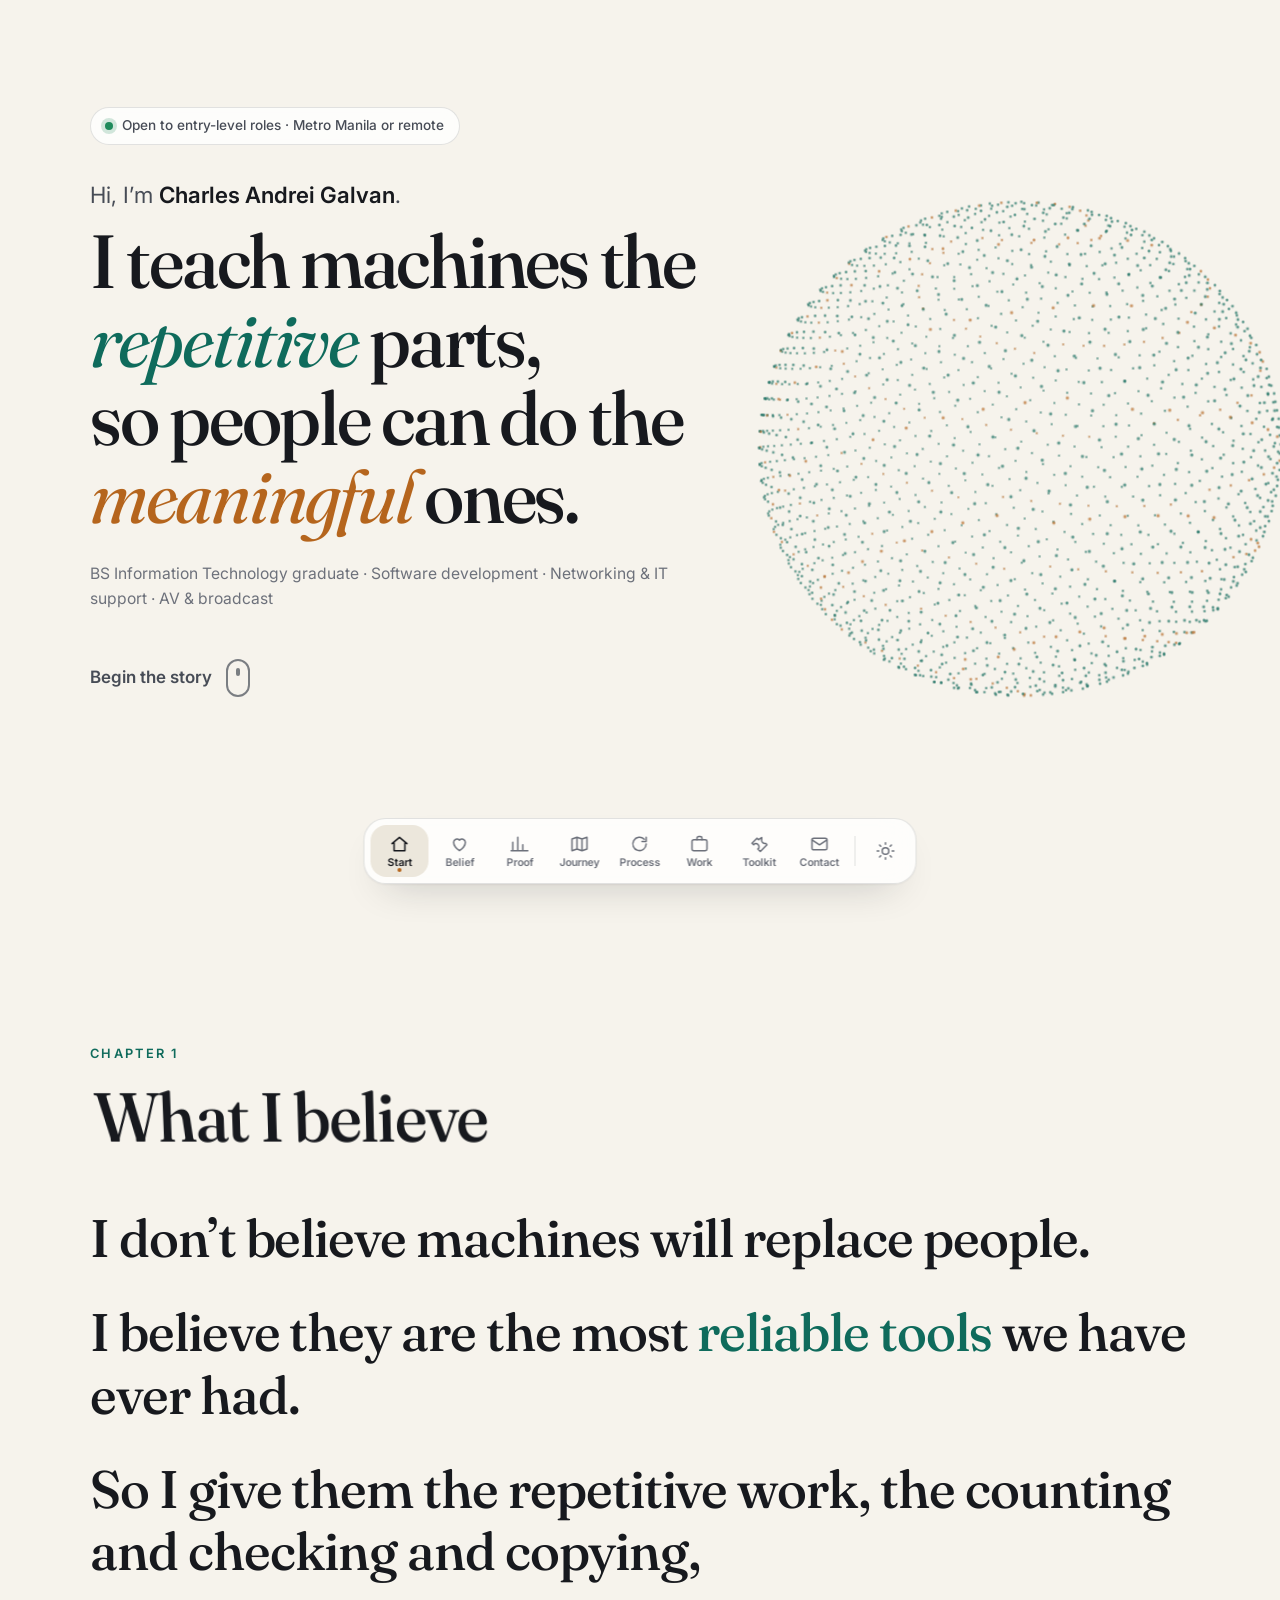
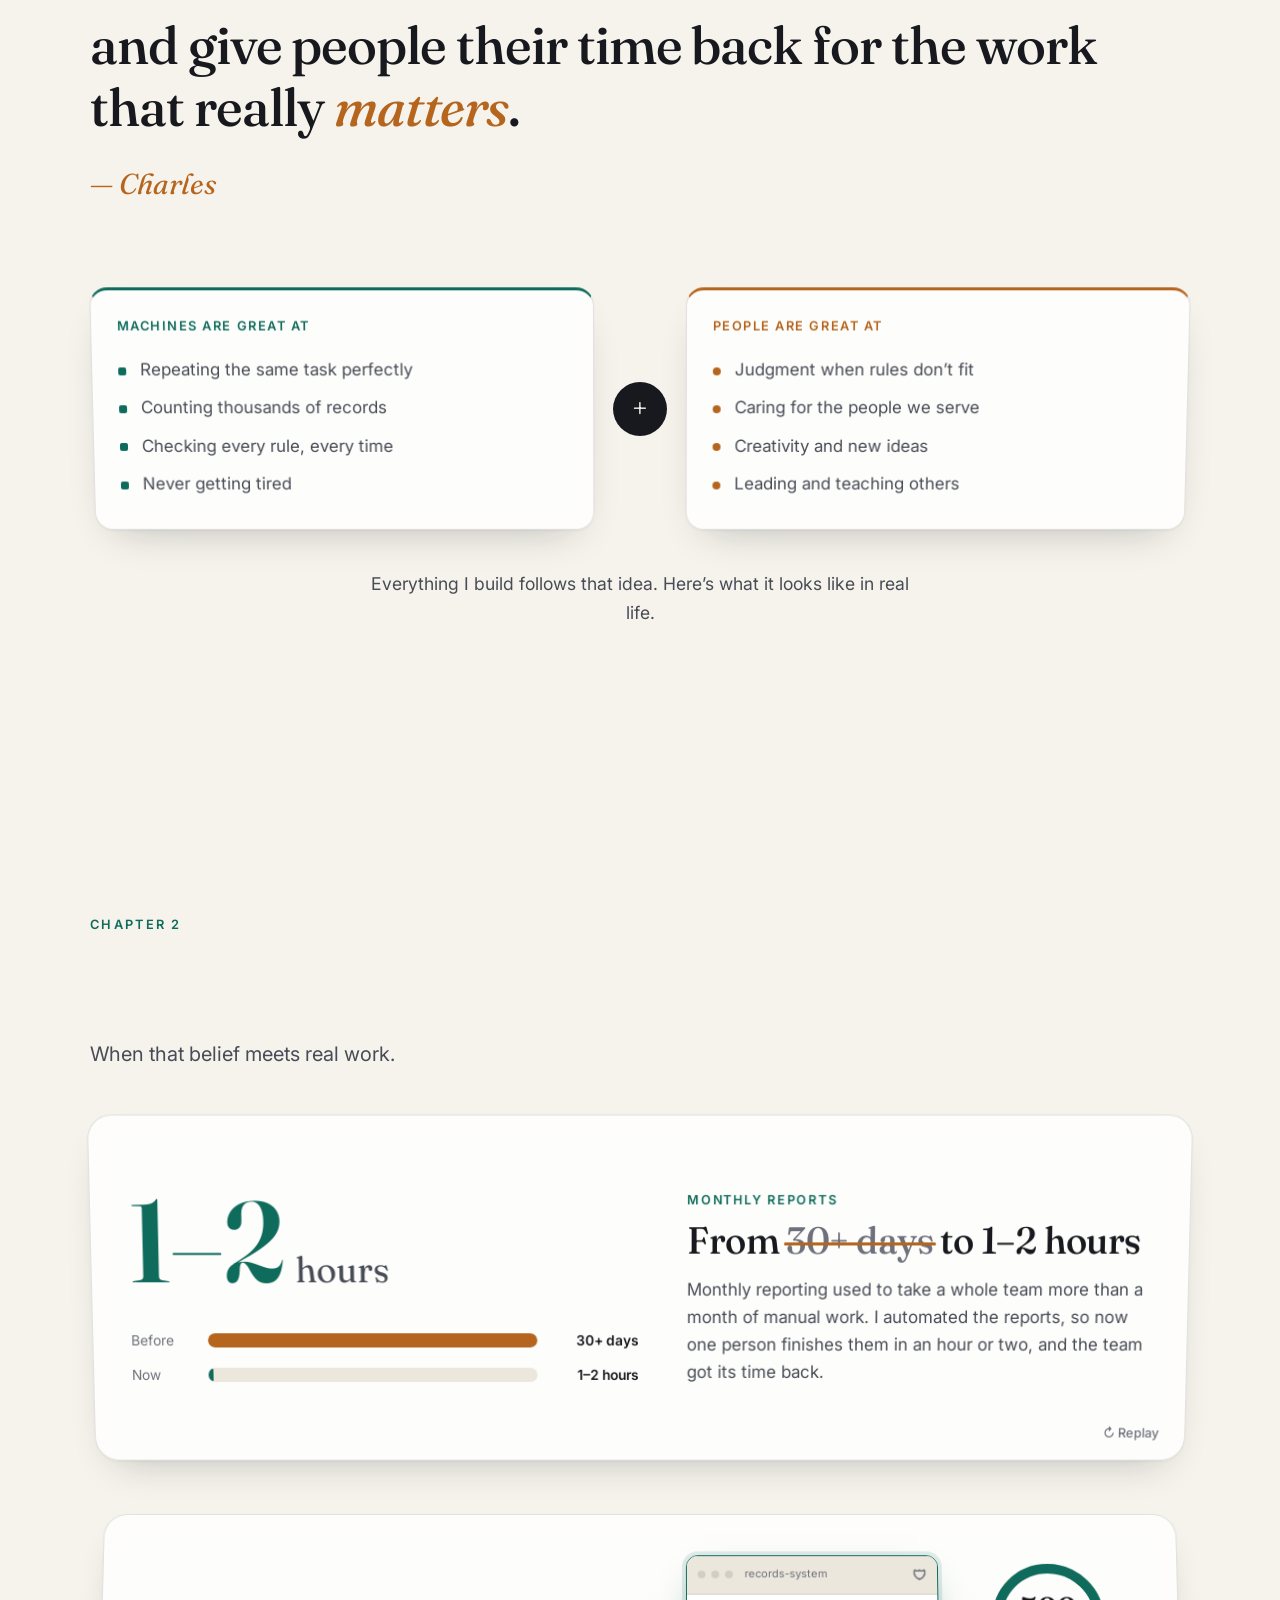
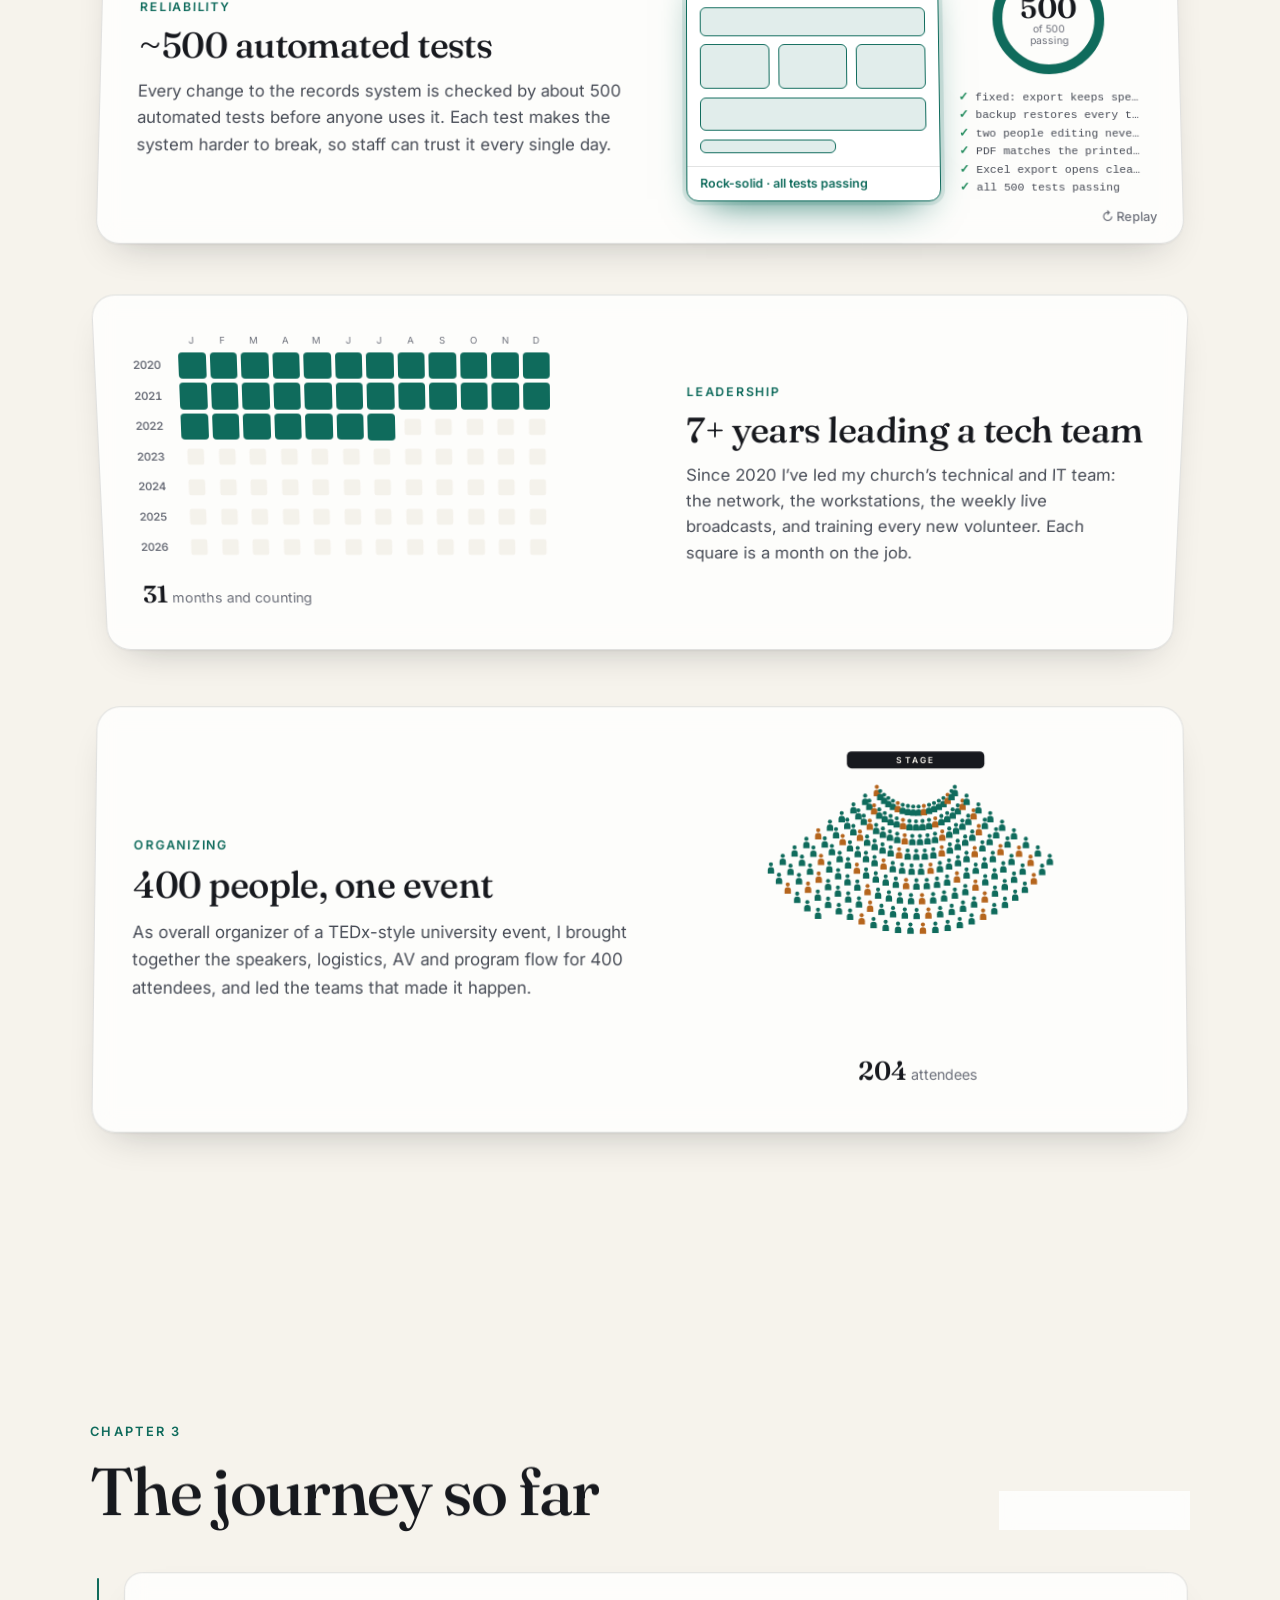
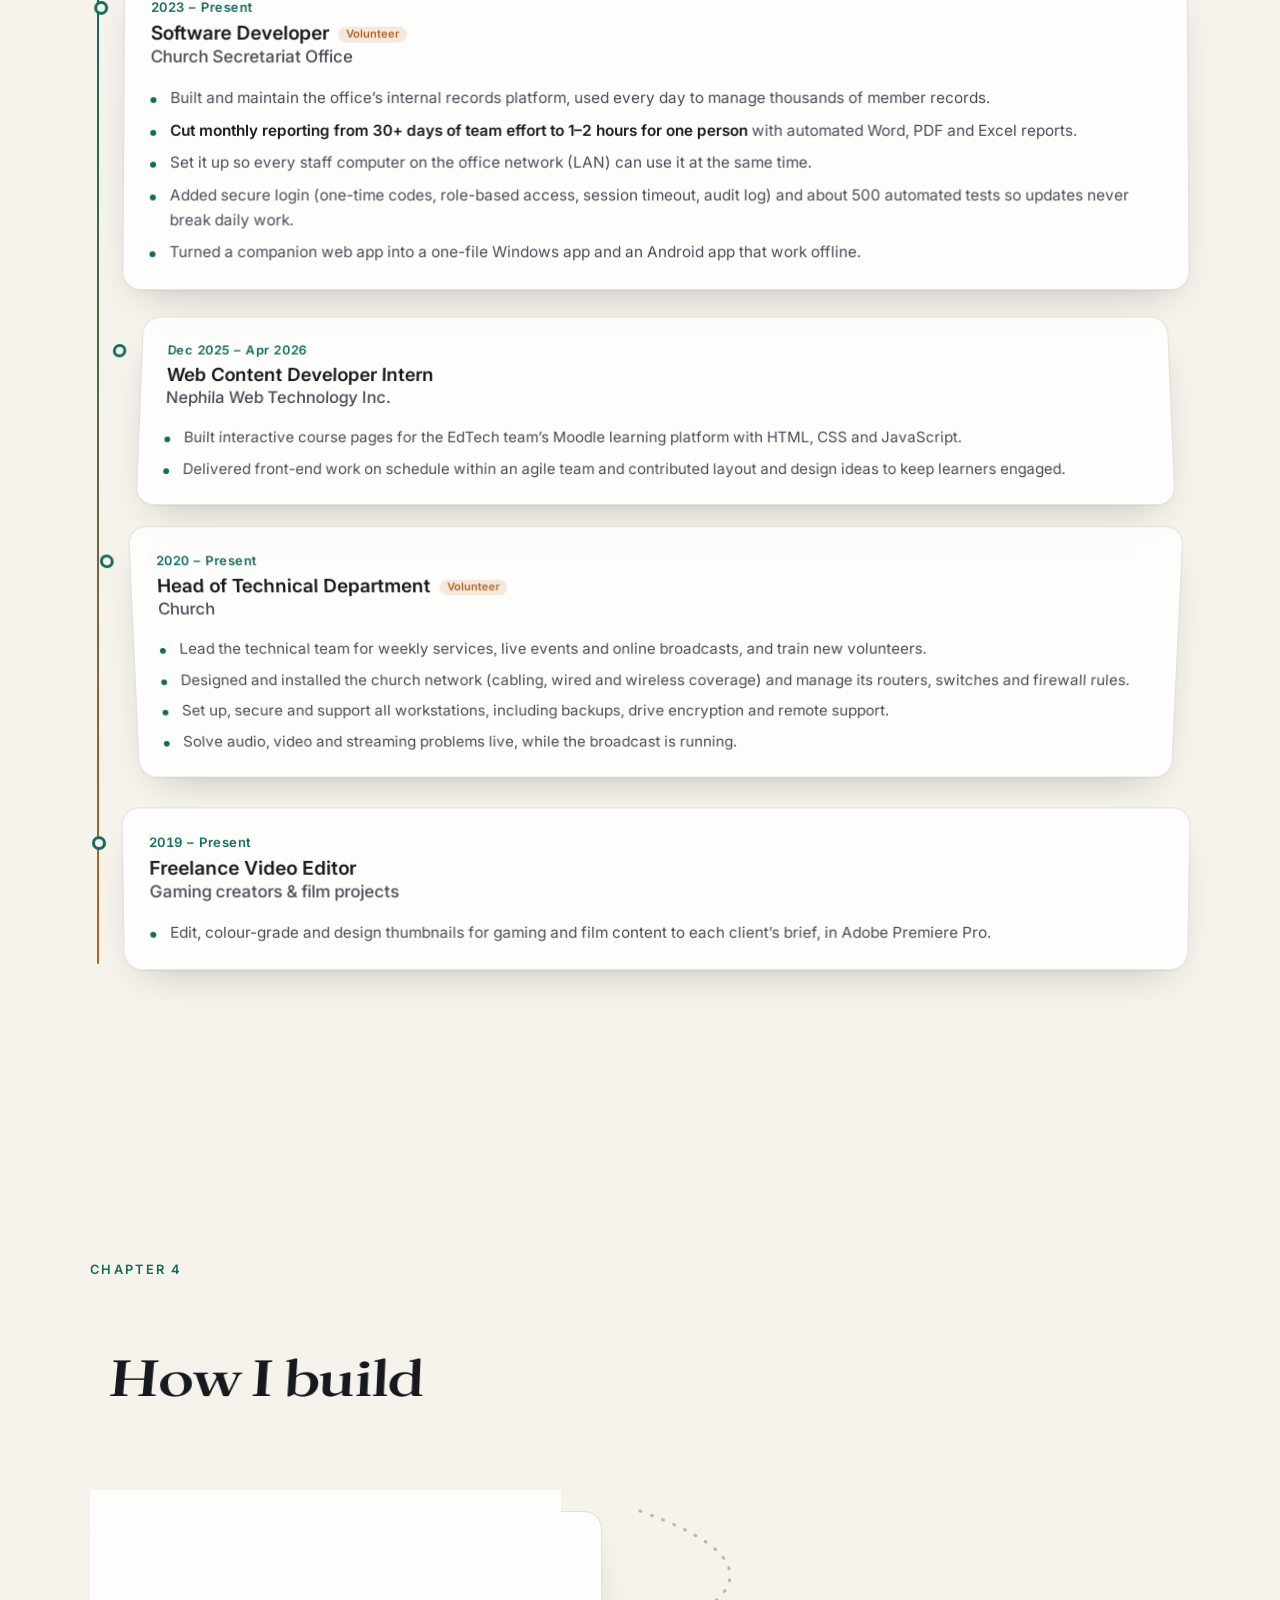
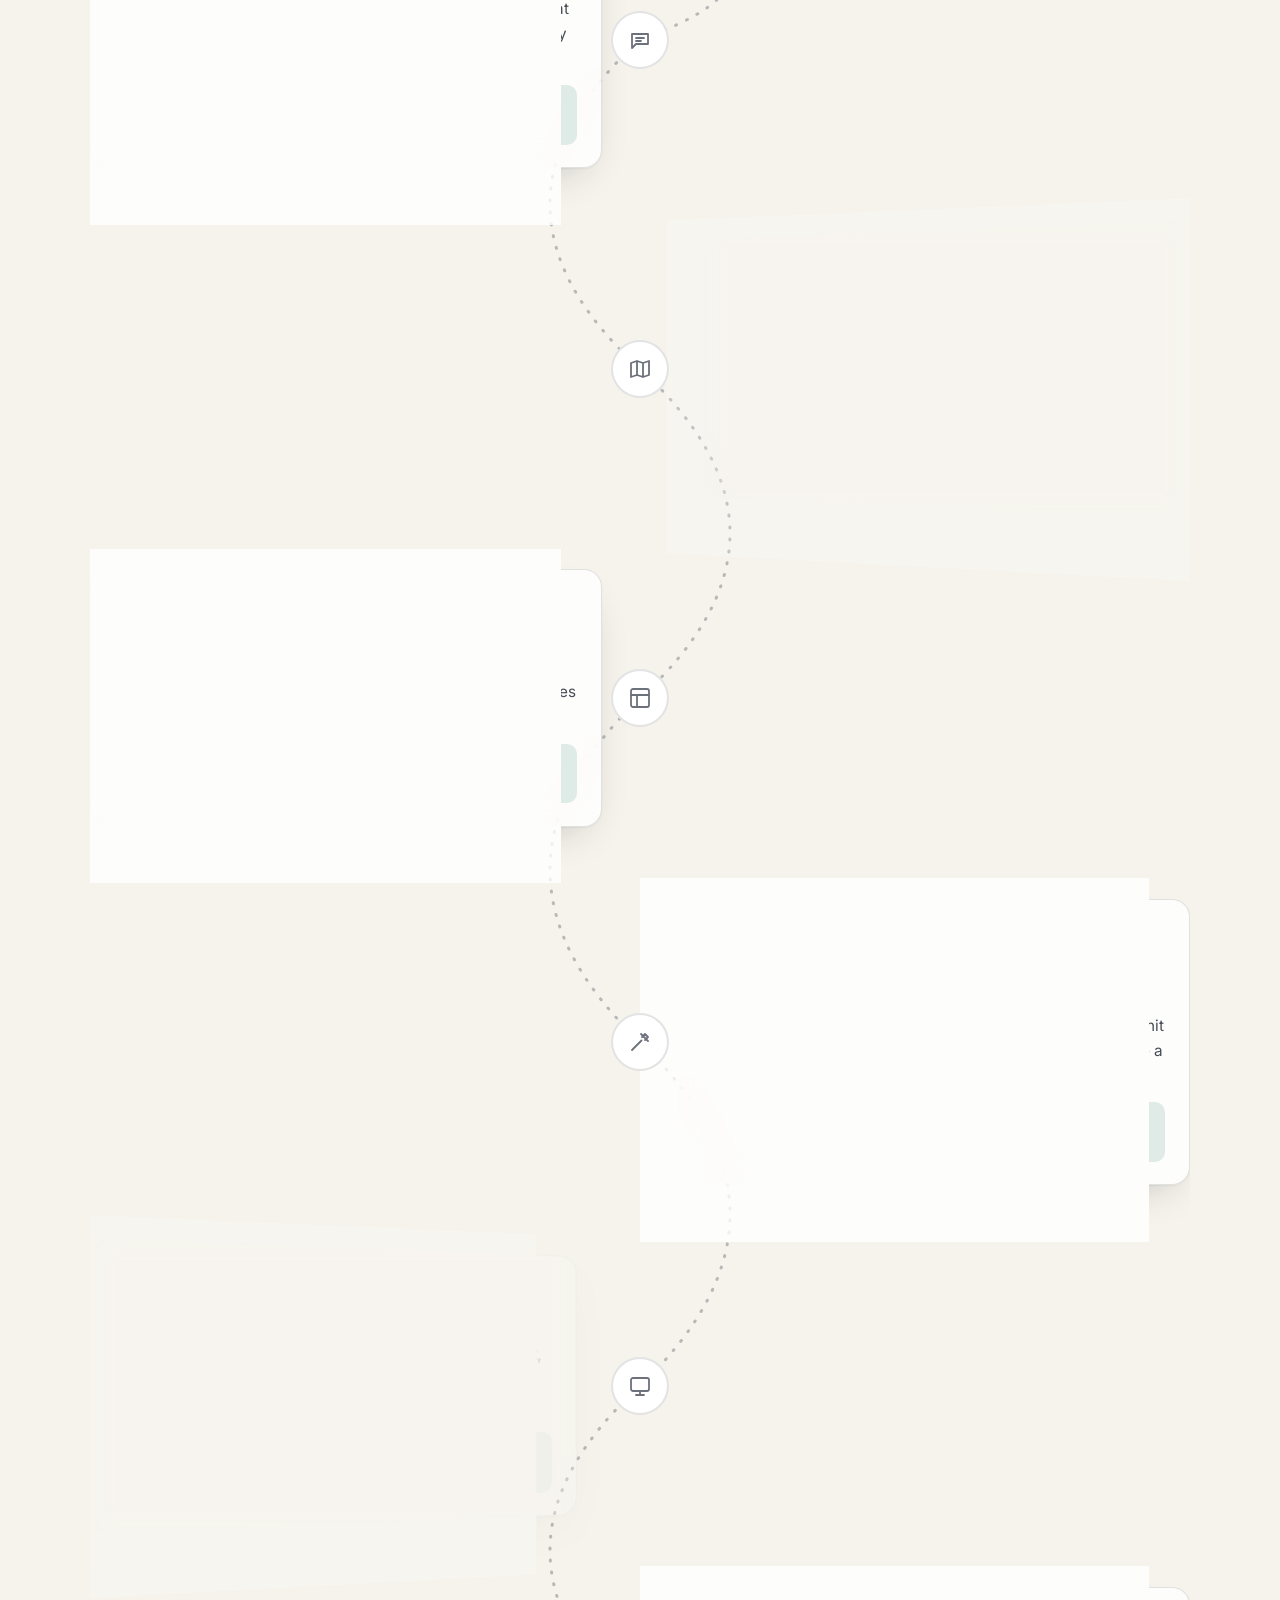
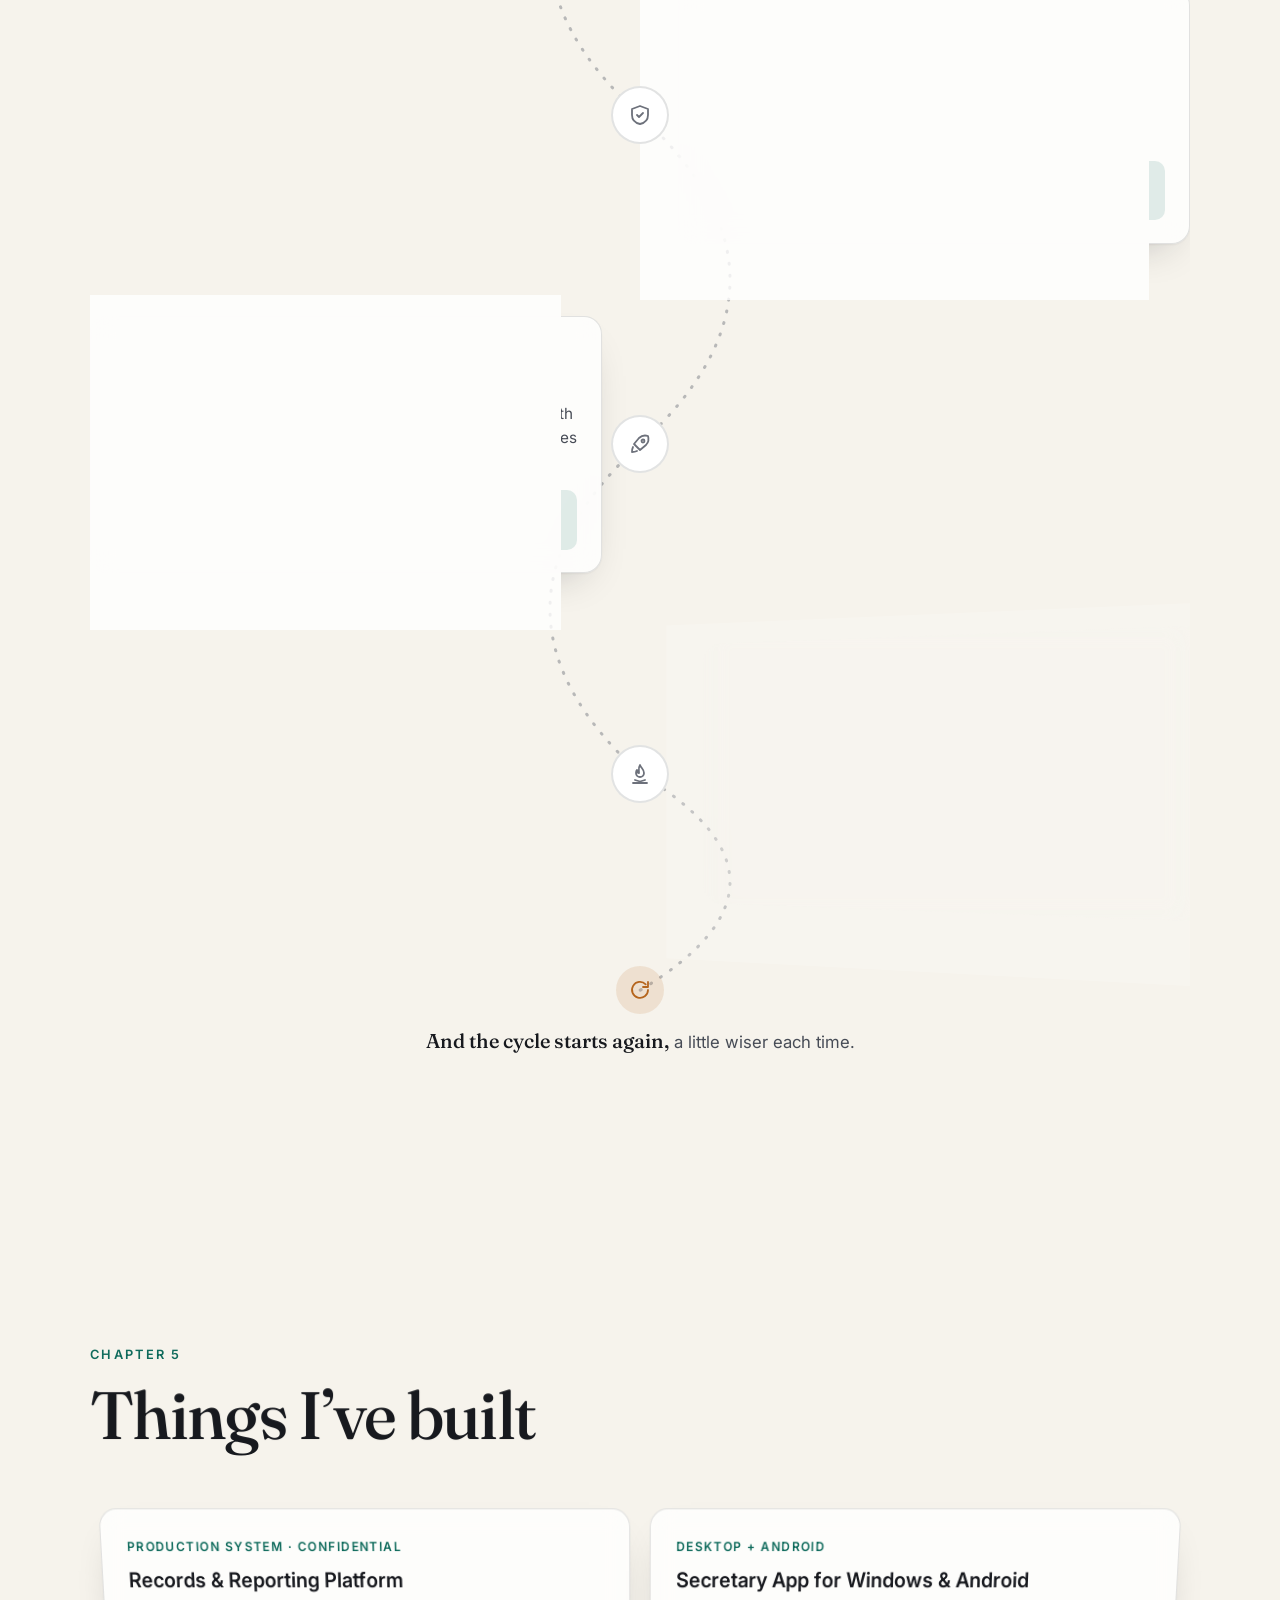
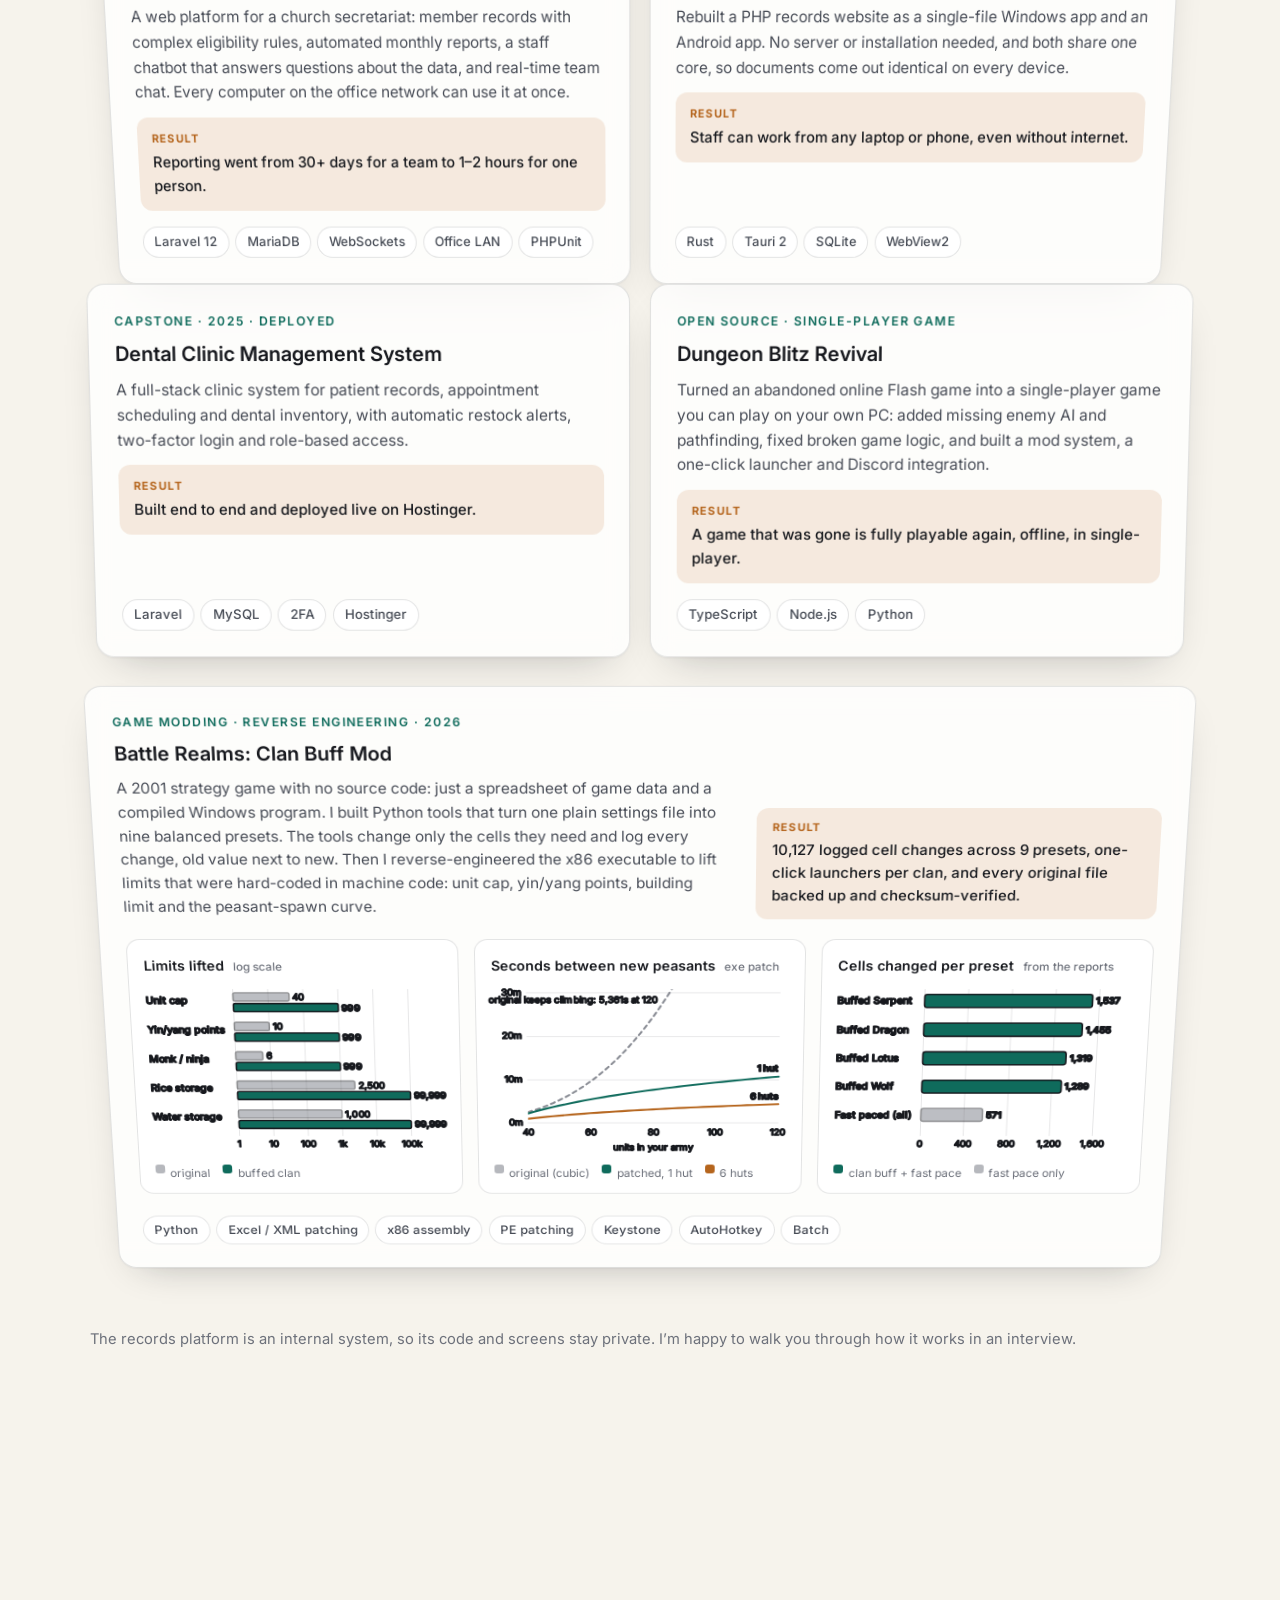
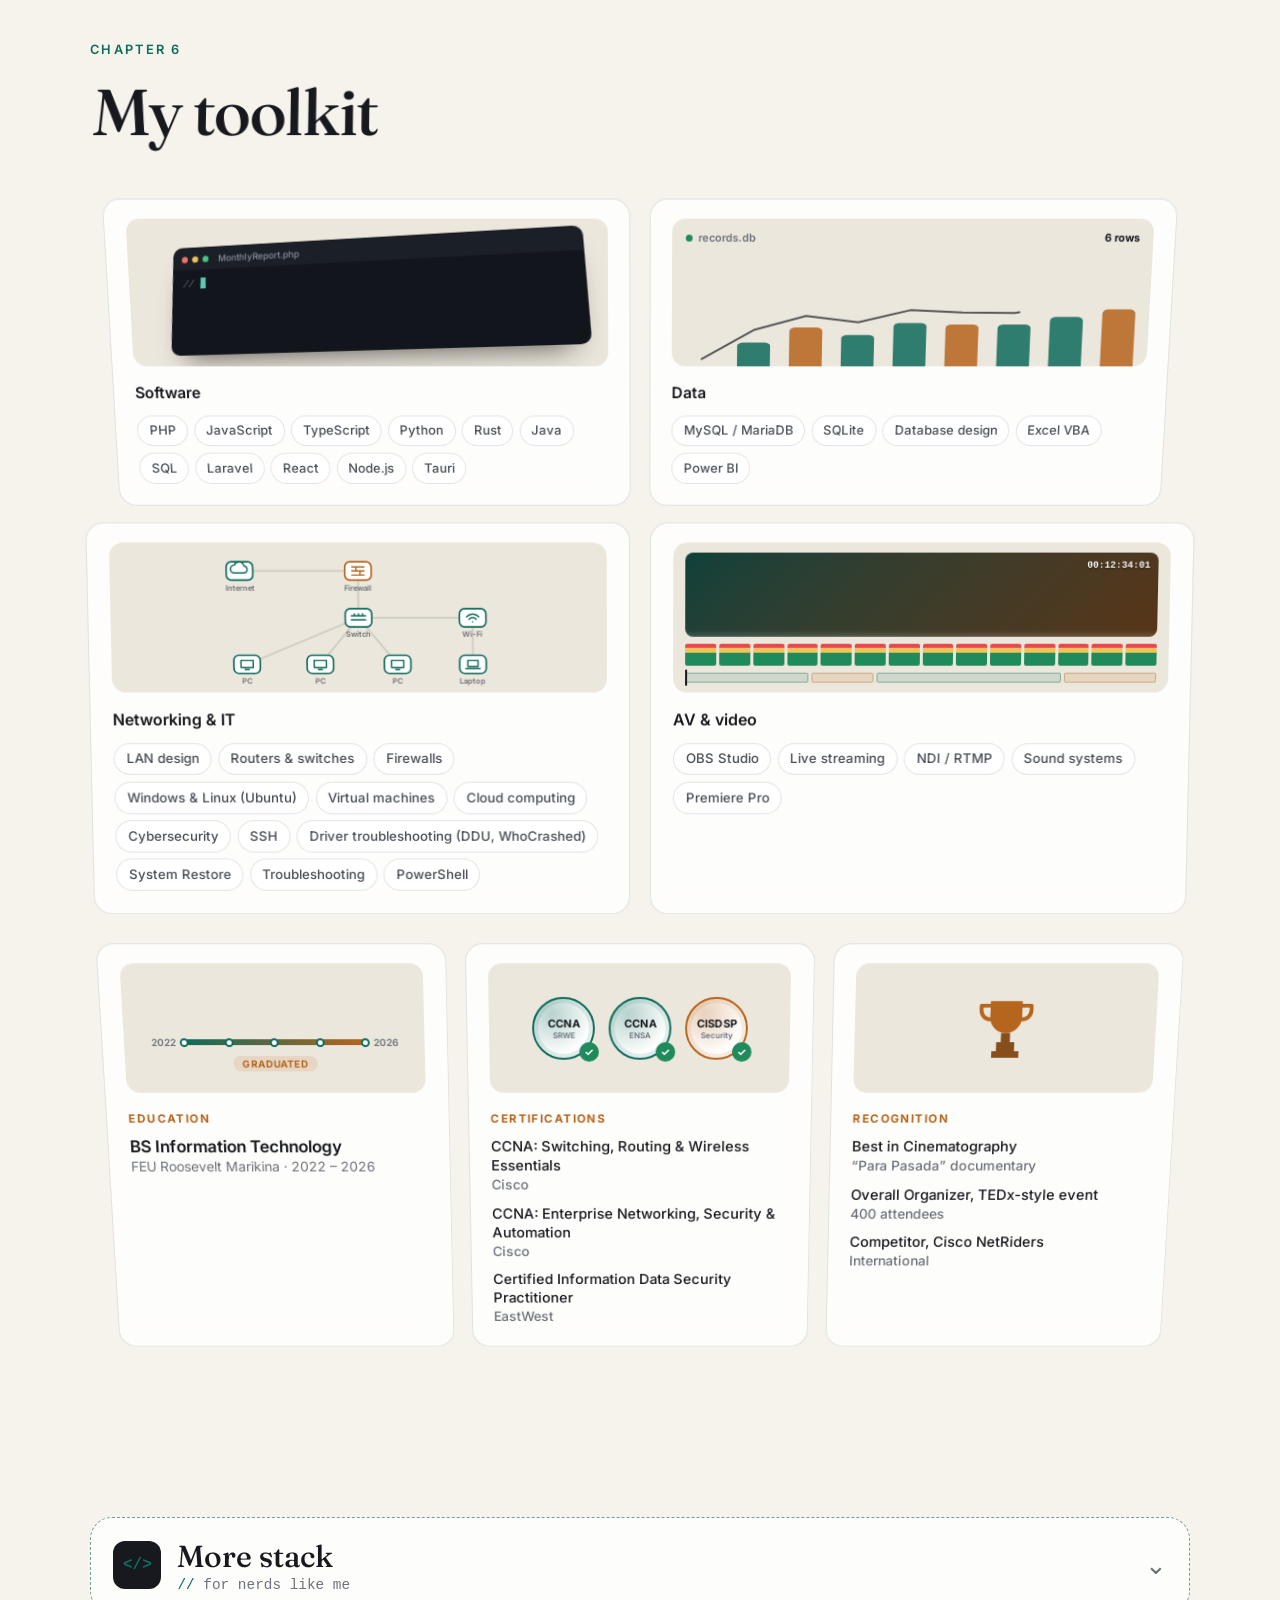
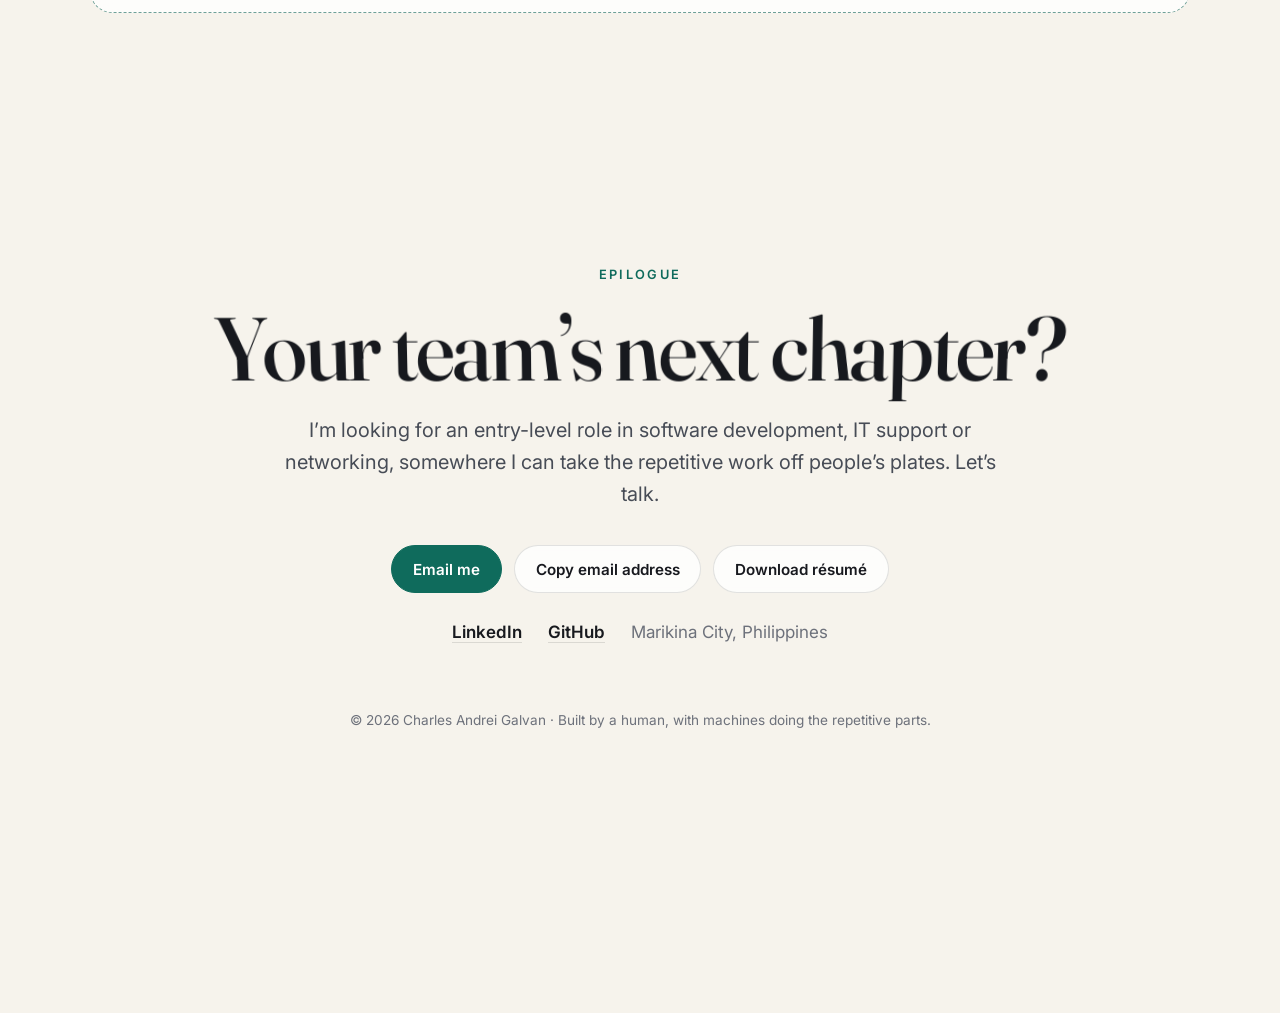
==== commit c8750483: "Add VMs, cloud, cybersecurity, SSH, Ubuntu, and Windows troubleshooting skills to site and résumé Co" ====
--- a/index.html
+++ b/index.html
@@ -407,7 +407,7 @@
                                 <g class="nodes" data-nodes></g>
                             </svg>
                         </div>
-                        <h3>Networking &amp; IT</h3><ul class="chips"><li>LAN design</li><li>Routers &amp; switches</li><li>Firewalls</li><li>Windows &amp; Linux</li><li>Troubleshooting</li><li>PowerShell</li></ul>
+                        <h3>Networking &amp; IT</h3><ul class="chips"><li>LAN design</li><li>Routers &amp; switches</li><li>Firewalls</li><li>Windows &amp; Linux (Ubuntu)</li><li>Virtual machines</li><li>Cloud computing</li><li>Cybersecurity</li><li>SSH</li><li>Driver troubleshooting (DDU, WhoCrashed)</li><li>System Restore</li><li>Troubleshooting</li><li>PowerShell</li></ul>
                     </div>
                     <!-- AV: a live broadcast monitor -->
                     <div class="skill-group reveal3d tilt" data-viz="av">
@@ -539,6 +539,15 @@
                                 <li><code>PDF &amp; Excel exports</code>DomPDF and OpenSpout for printable and spreadsheet outputs.</li>
                                 <li><code>Same output in PHP and Rust</code>The Rust version was checked to produce documents identical to the PHP one.</li>
                                 <li><code>Rule-based assistant</code>An in-app helper that understands English and Filipino questions and answers them from the database.</li>
+                            </ul>
+                        </article>
+                        <article class="nerd-card">
+                            <h3><span aria-hidden="true">⌘</span> Systems, VMs &amp; security</h3>
+                            <ul>
+                                <li><code>Virtual machines</code>Spin up VMs for cloud computing labs, testing, and isolated cybersecurity work.</li>
+                                <li><code>SSH</code>Remote access and administration of Linux machines and servers over secure shell.</li>
+                                <li><code>Ubuntu</code>Install, configure, and use Ubuntu Linux day to day.</li>
+                                <li><code>Windows deep-dive</code>System Restore points, driver troubleshooting with DDU (Display Driver Uninstaller), and crash/BSOD analysis with WhoCrashed.</li>
                             </ul>
                         </article>
                         <article class="nerd-card">
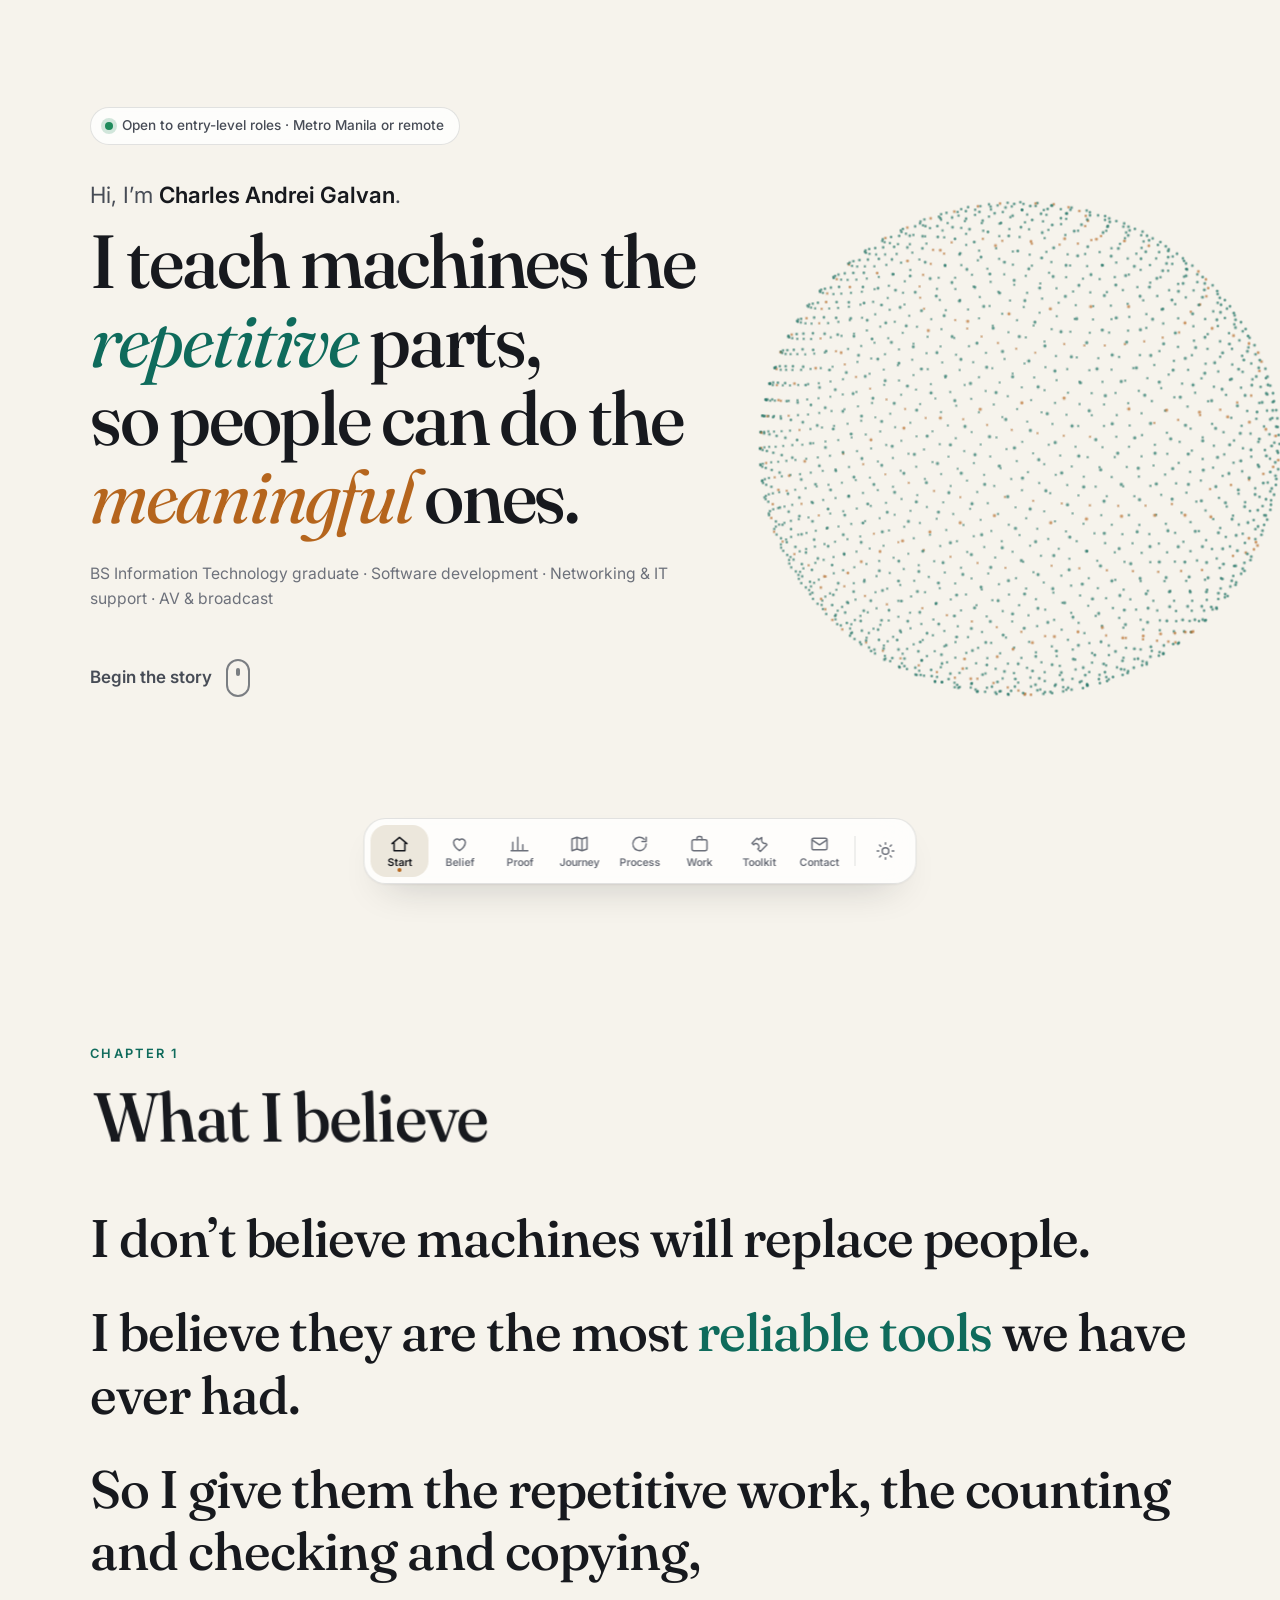
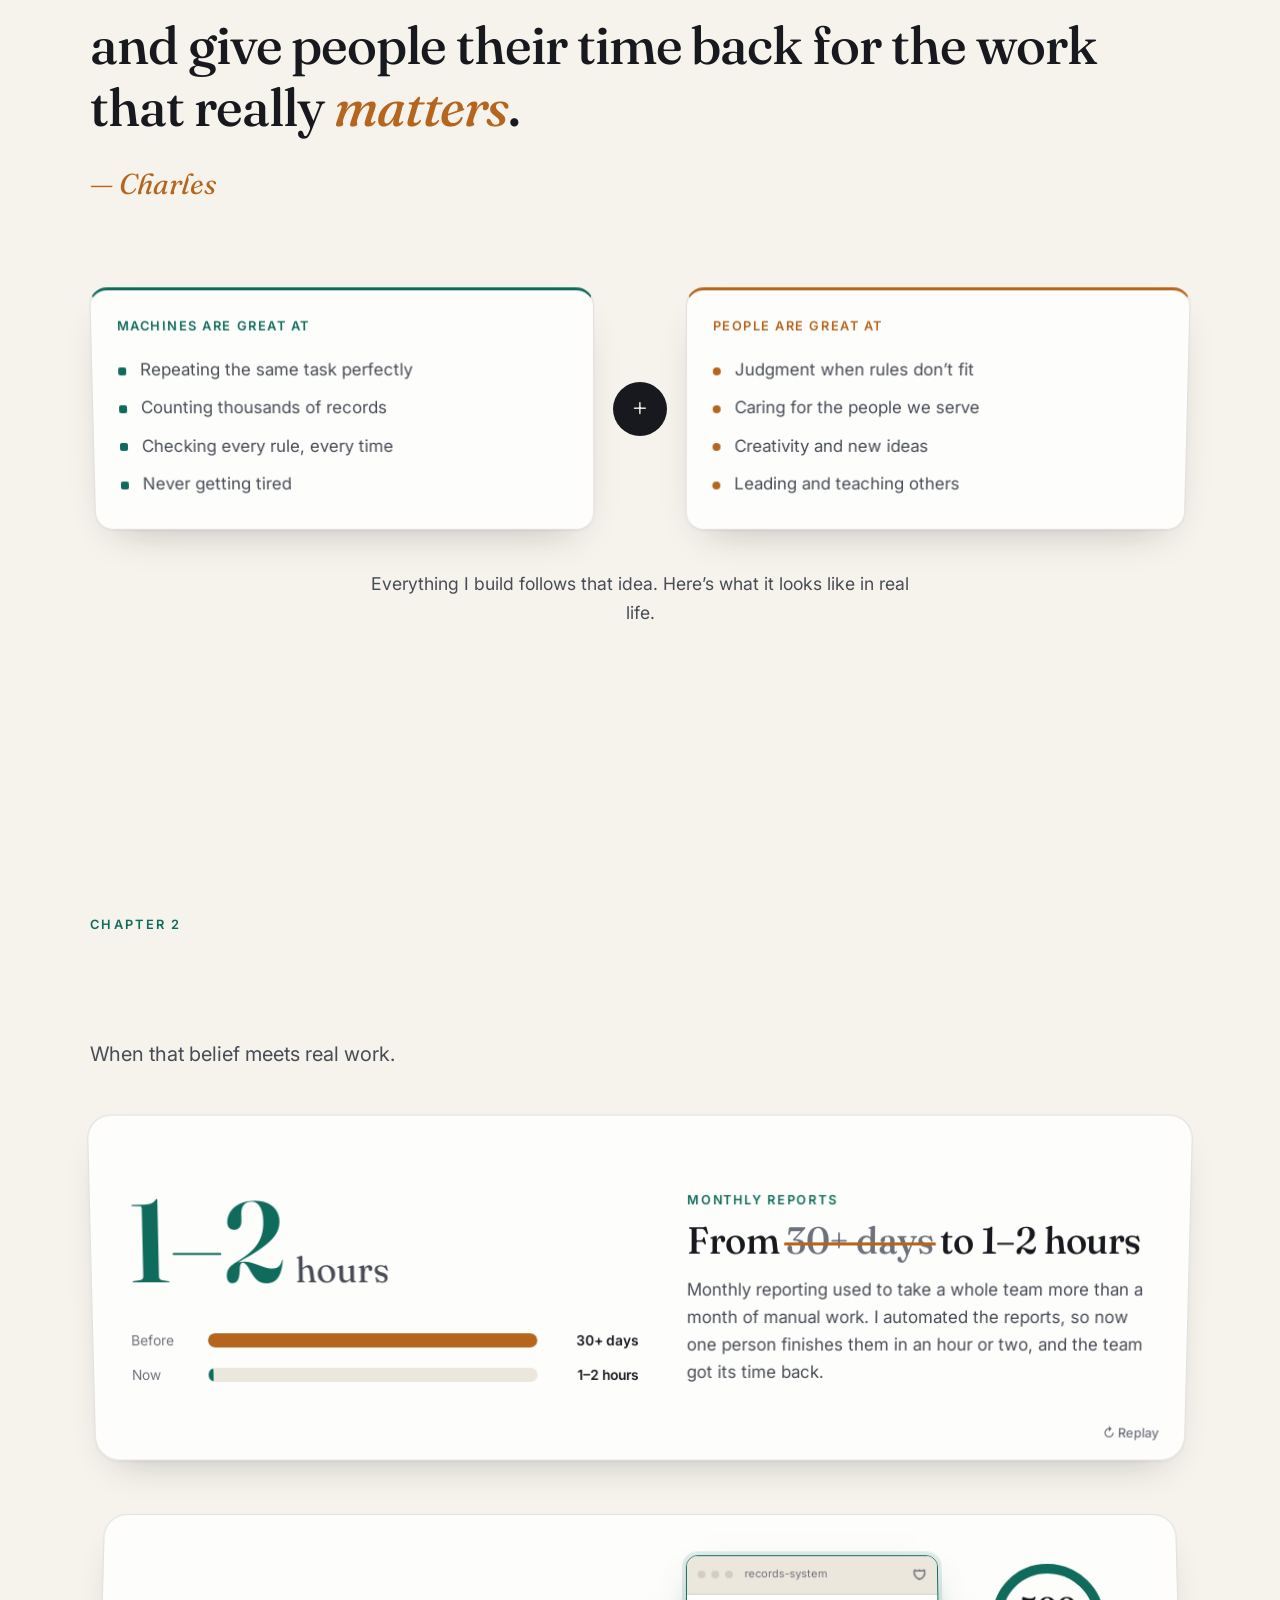
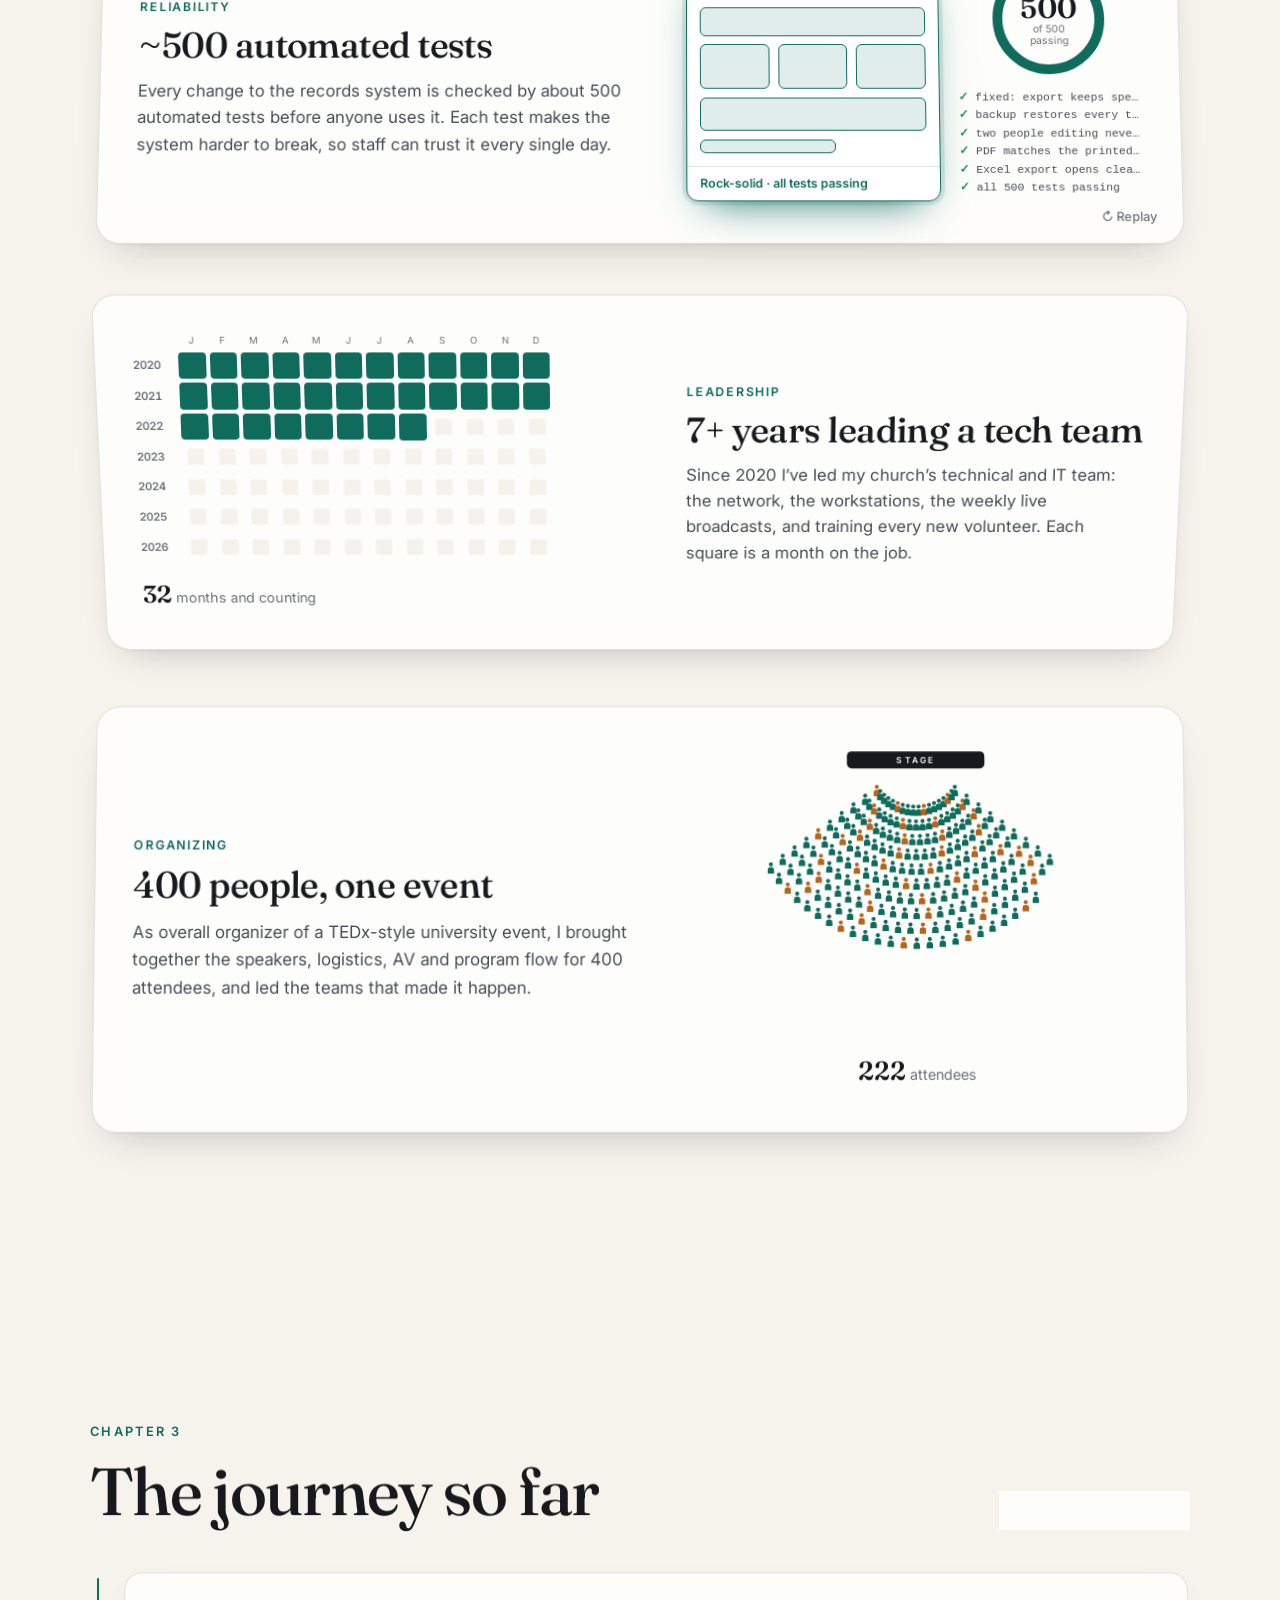
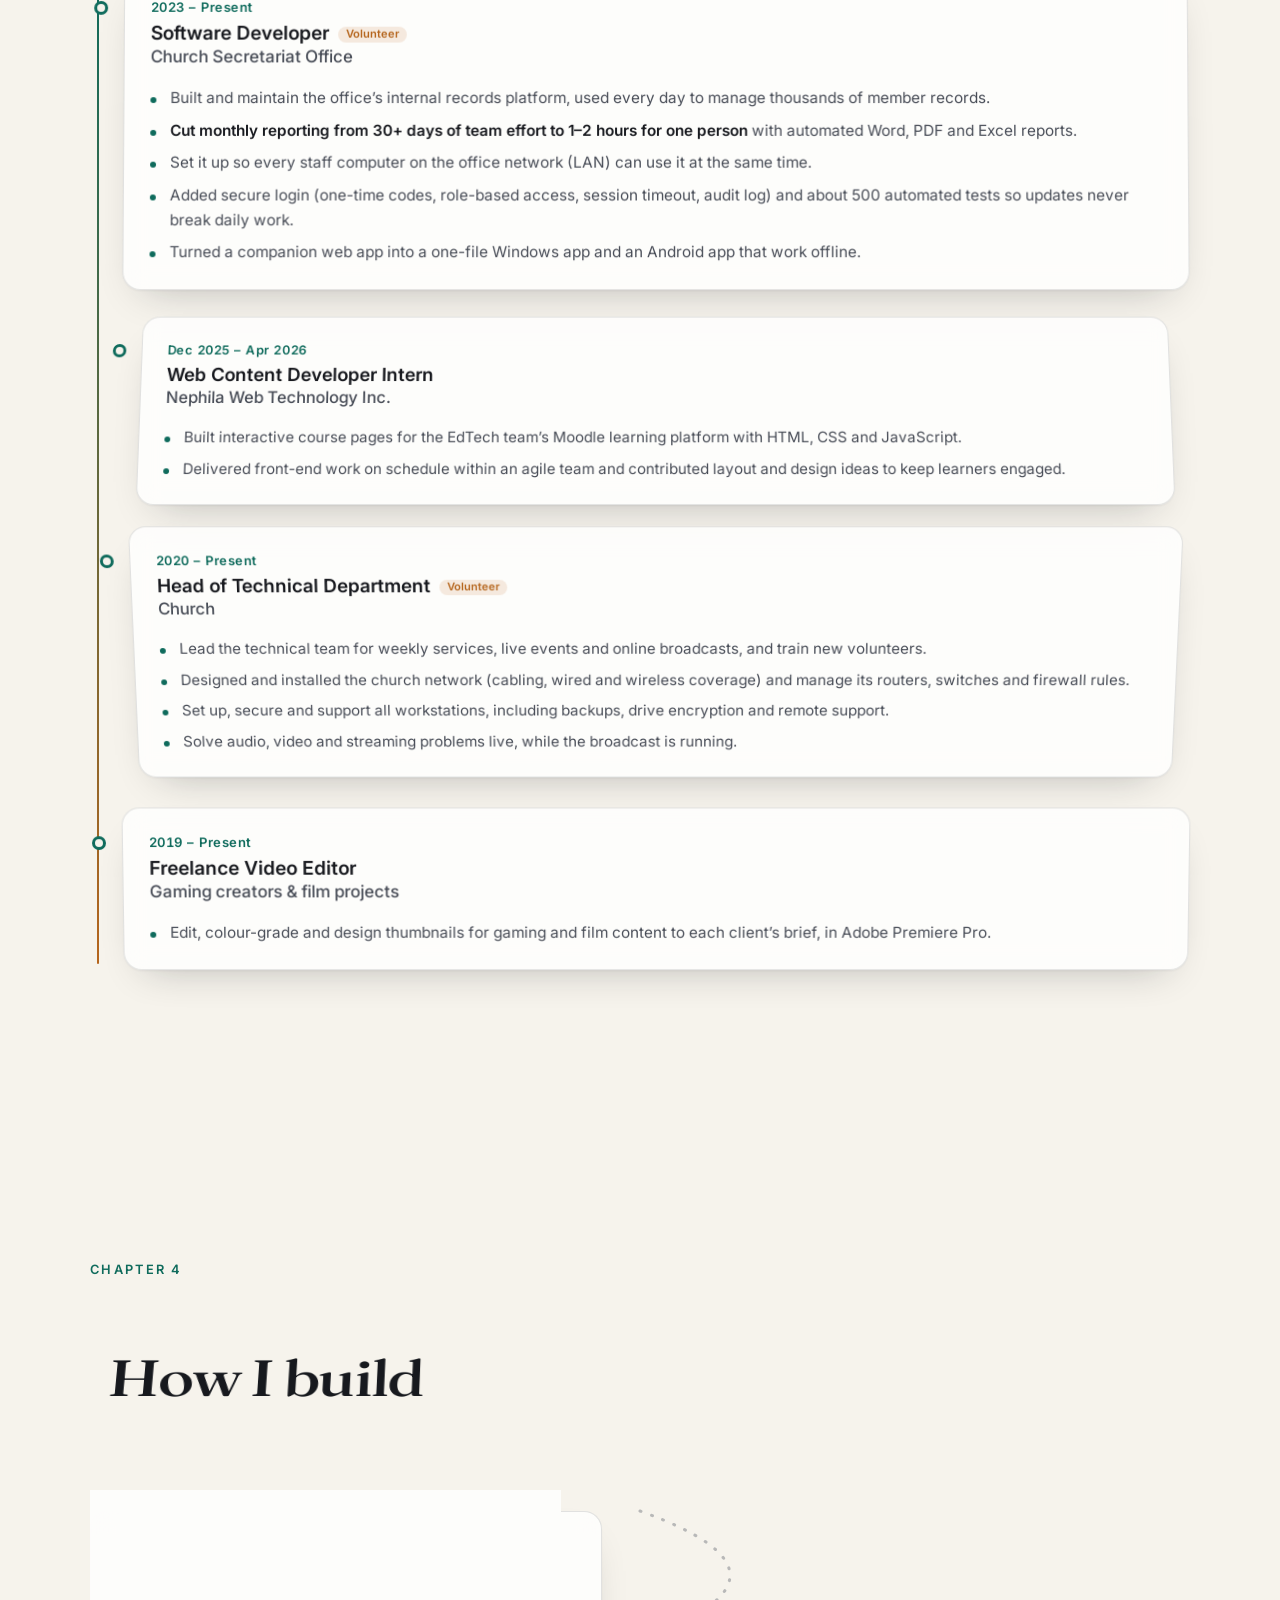
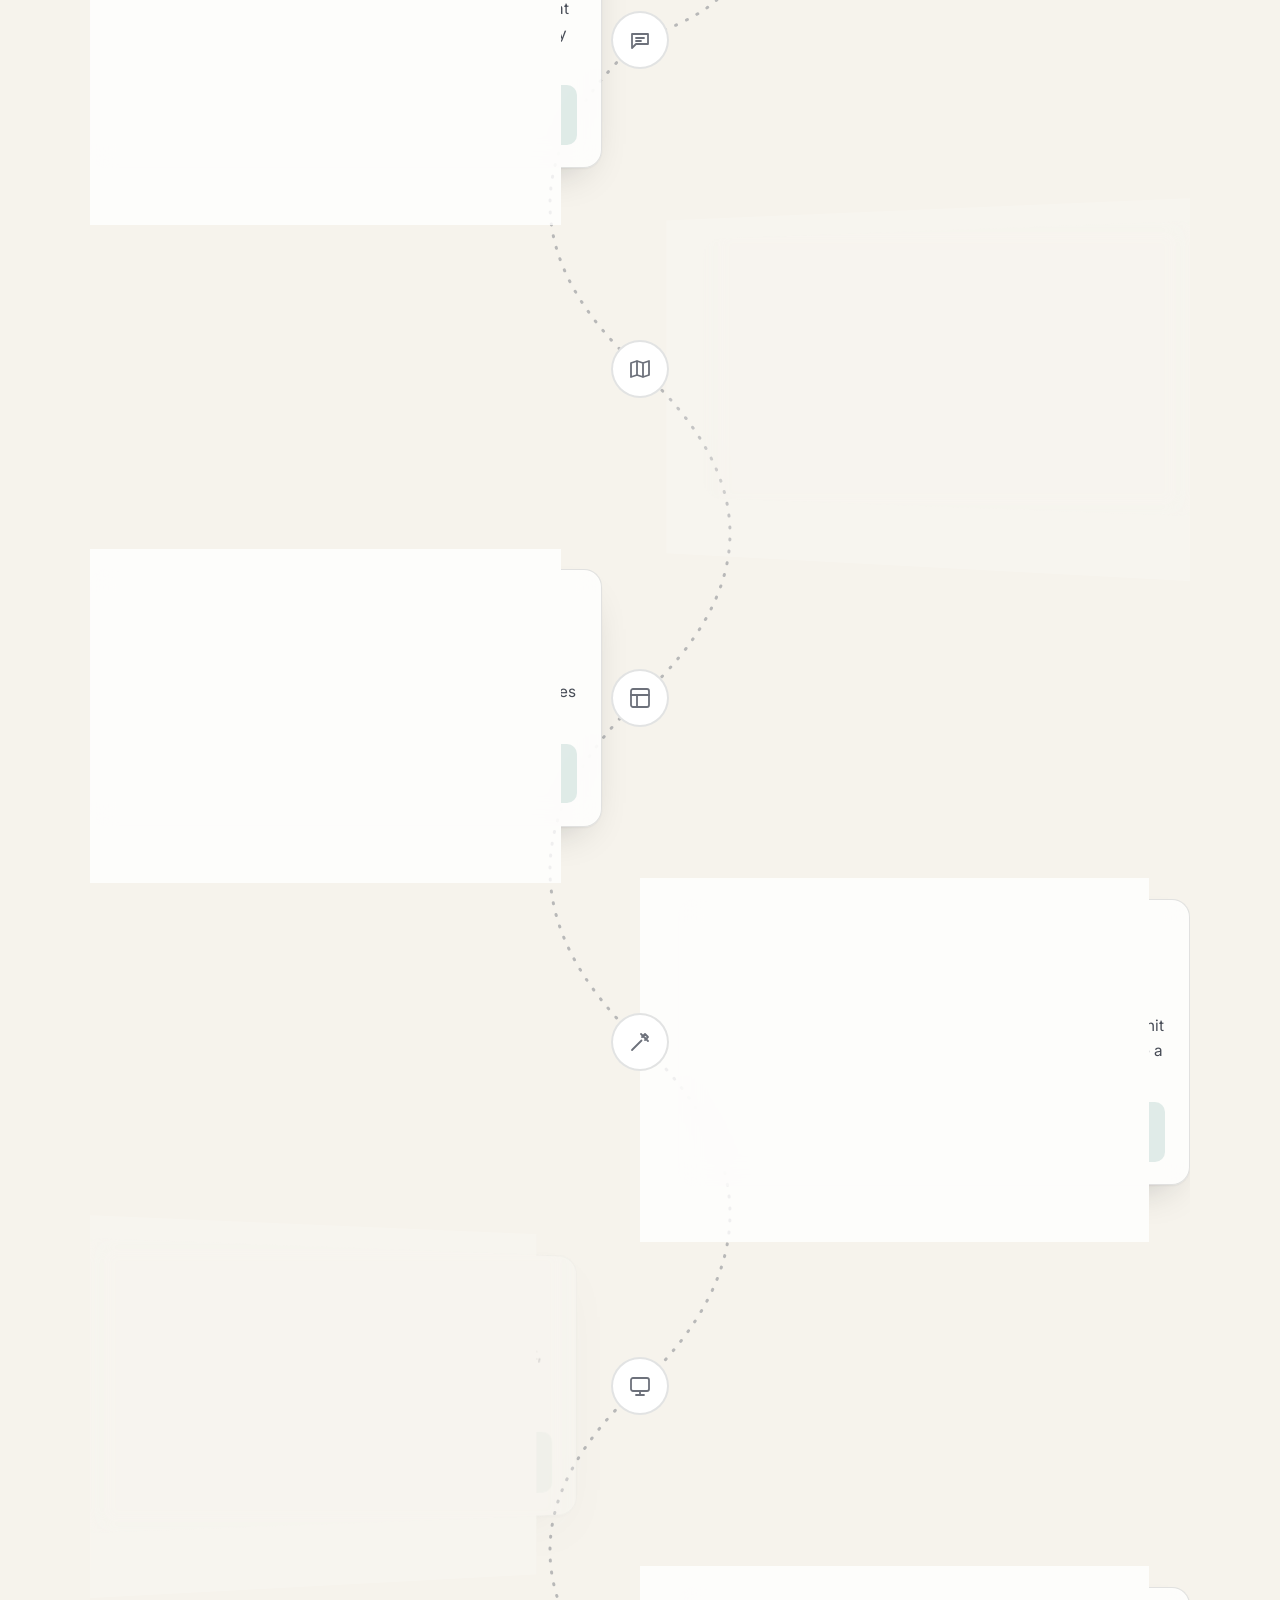
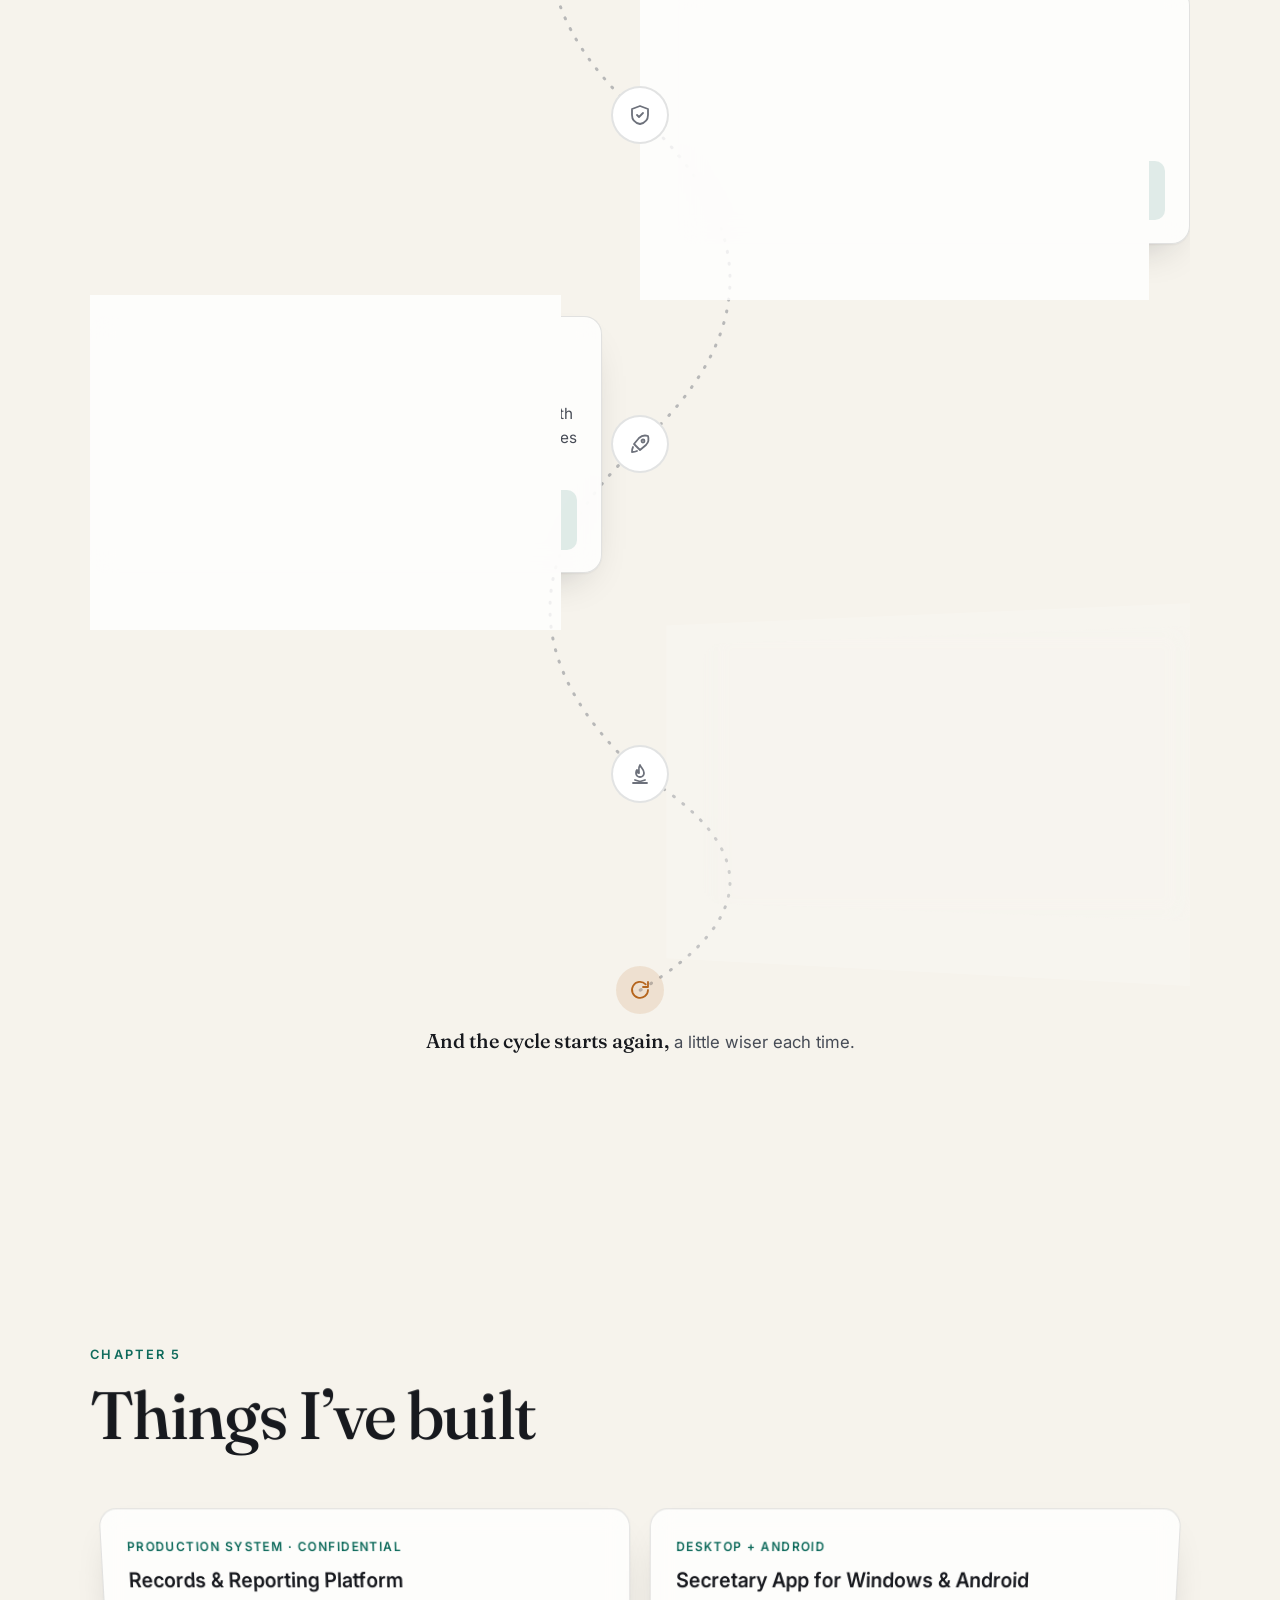
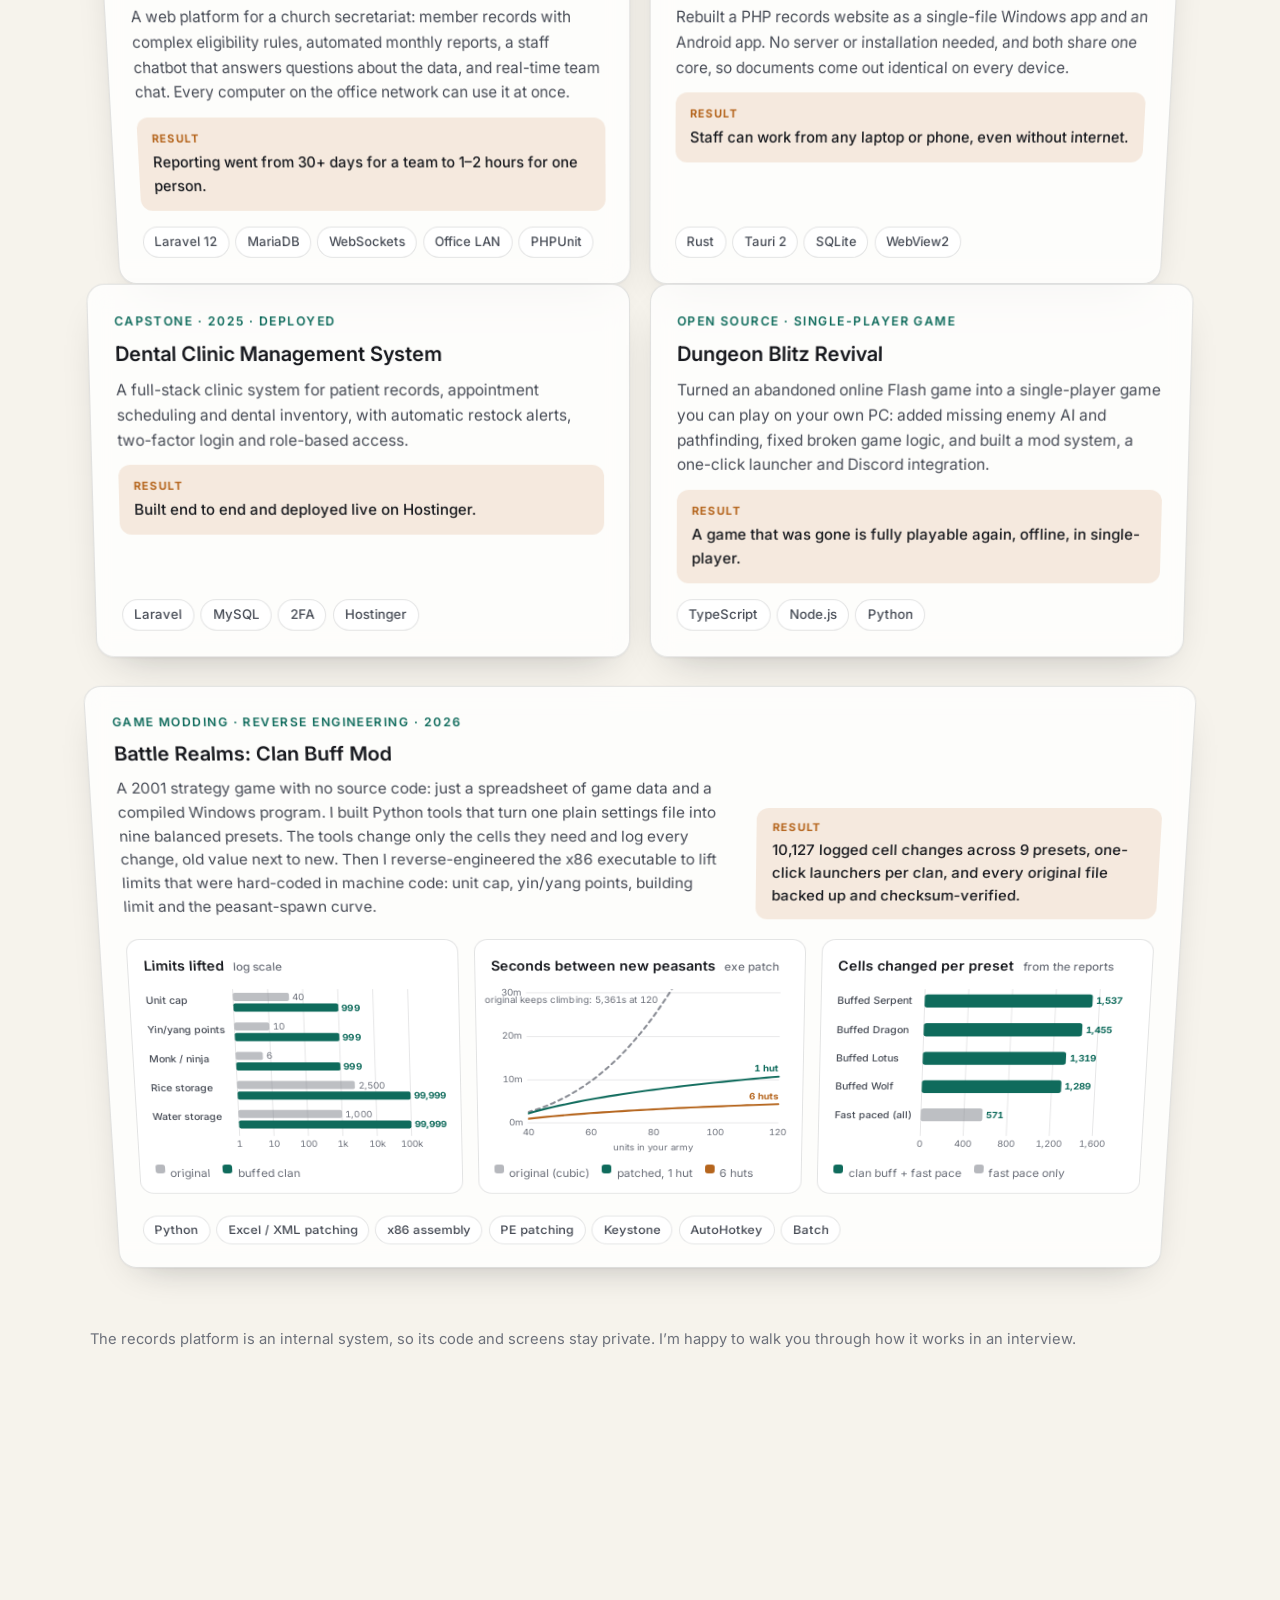
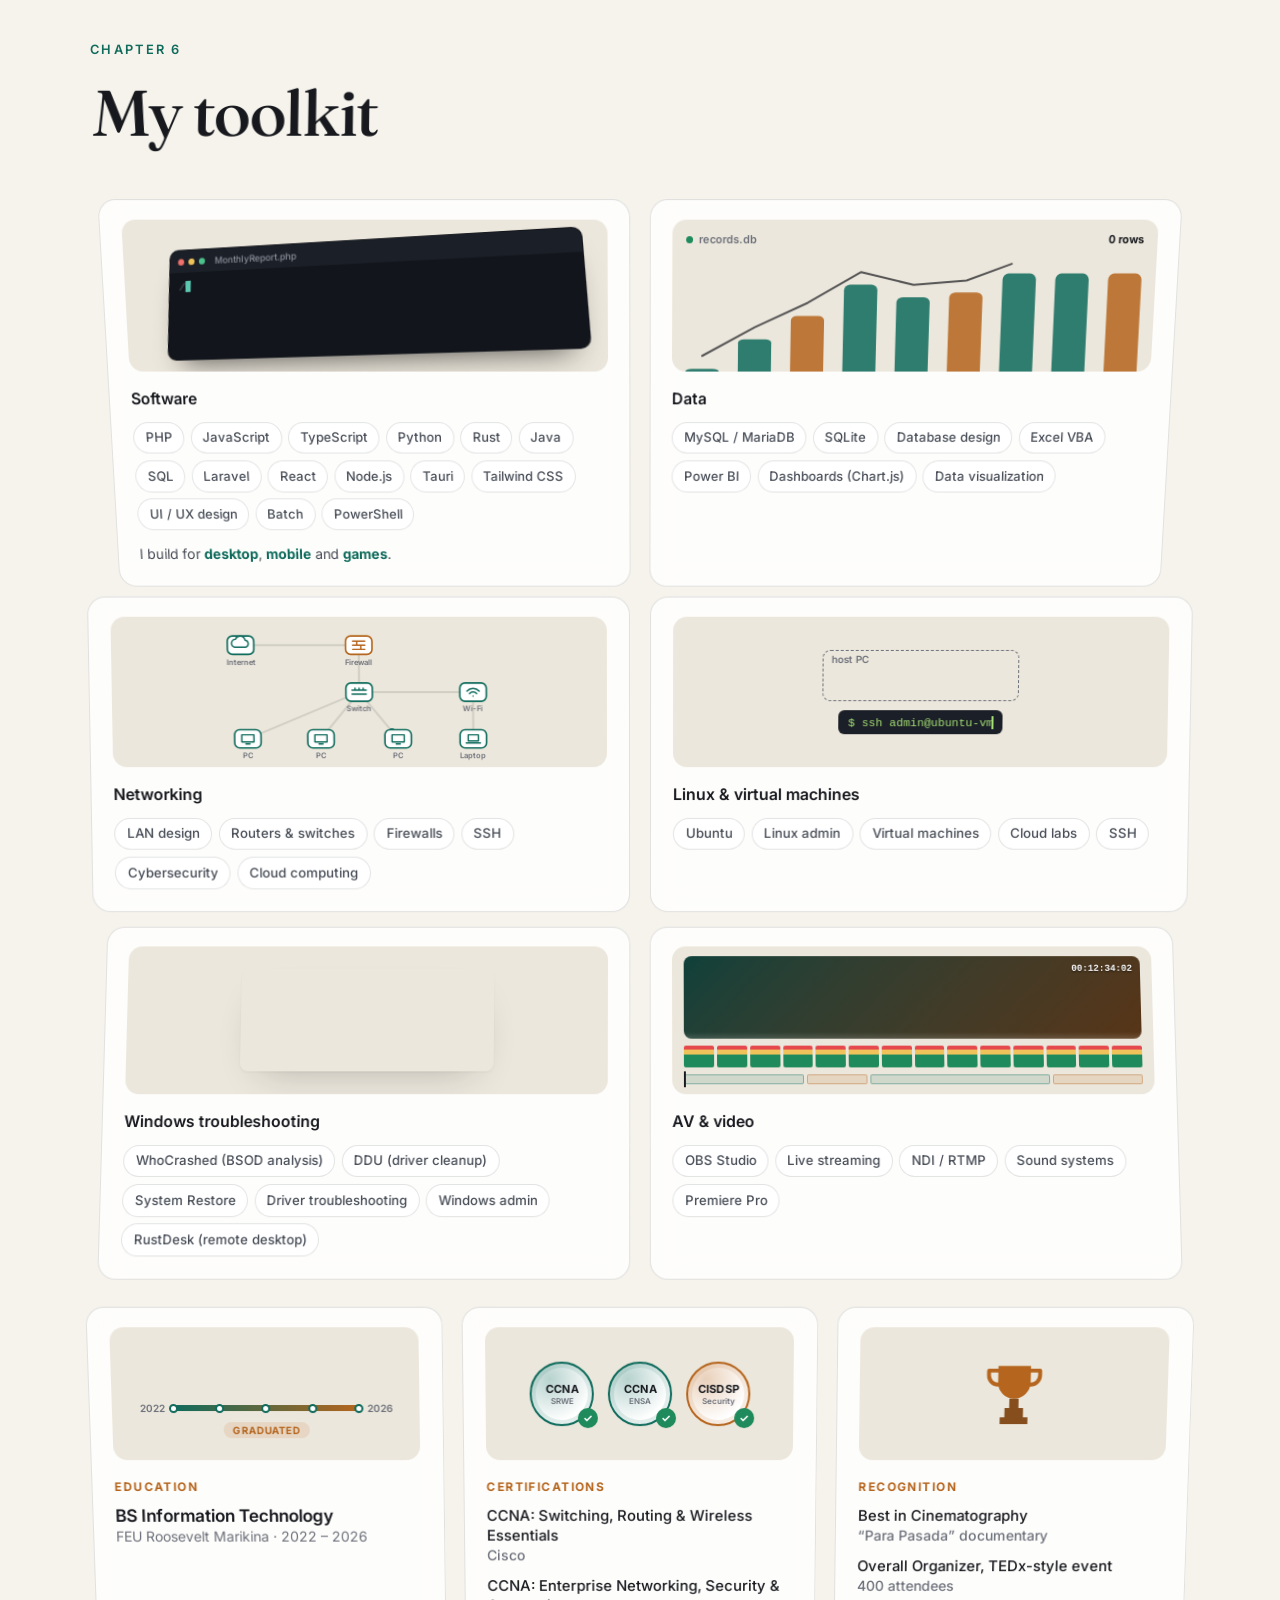
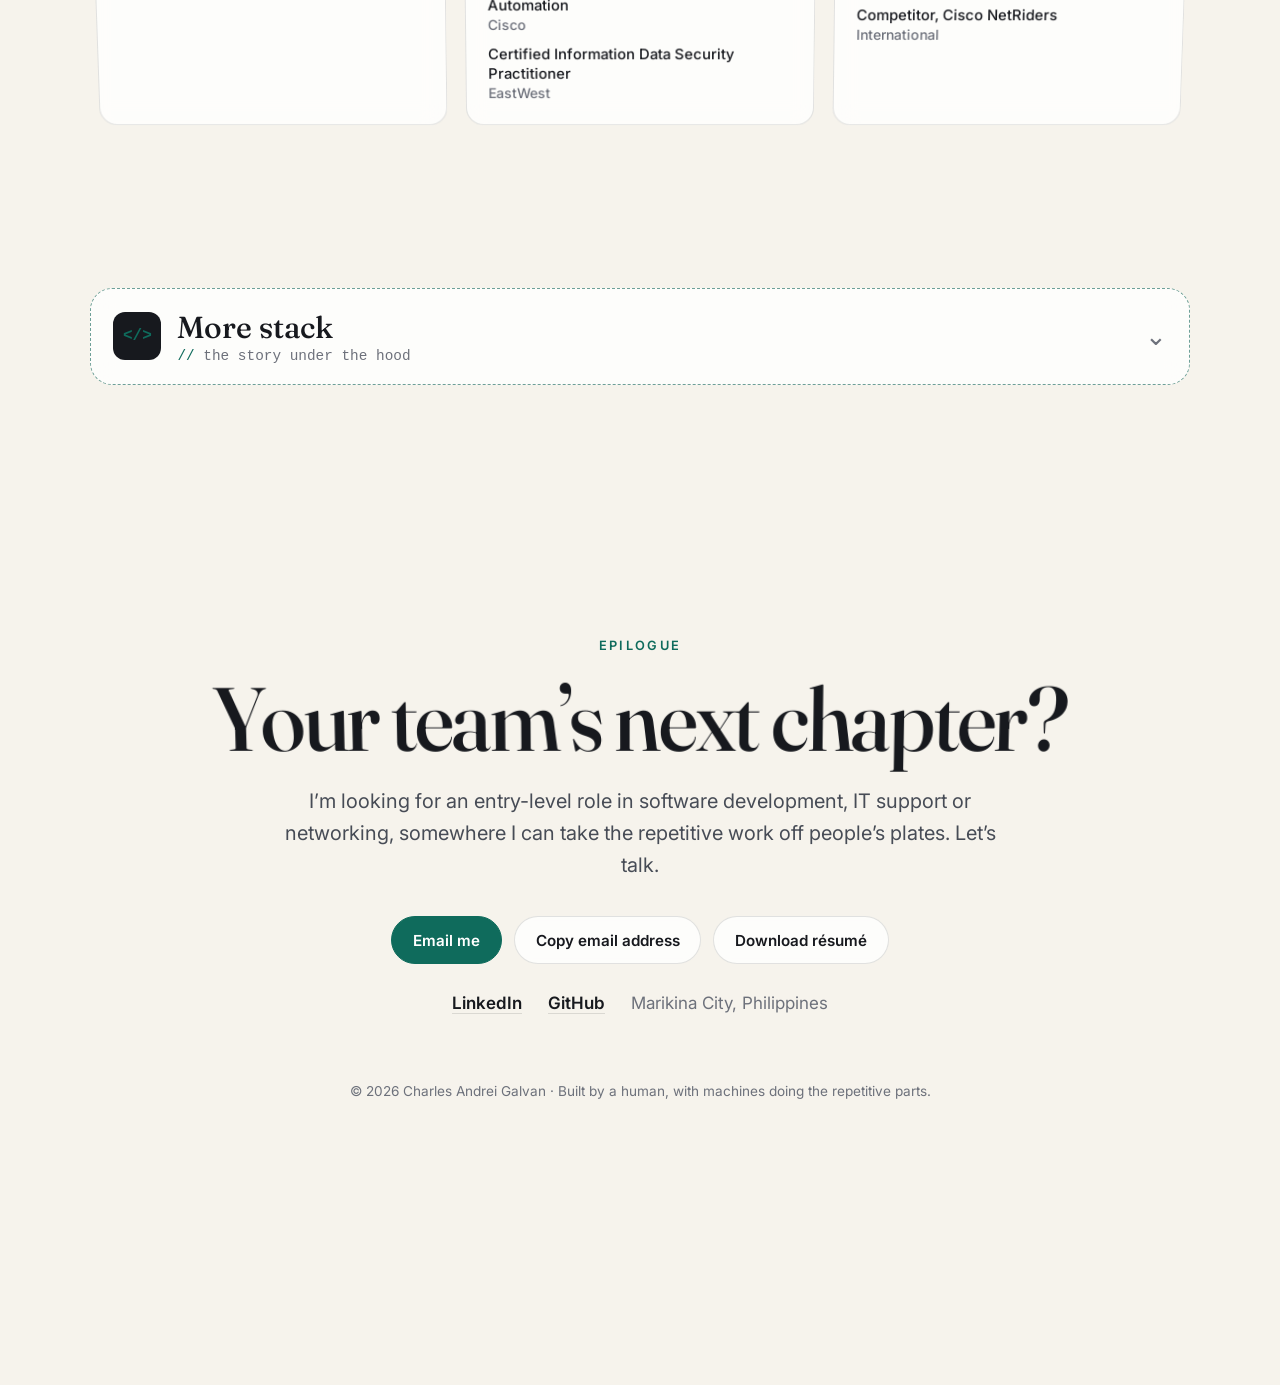
==== commit ec6067bb: "Storytelling tech stack, split toolkit cards, intro animation tip, chart text fix - Fix smeared char" ====
--- a/index.html
+++ b/index.html
@@ -20,6 +20,15 @@
     </script>
 </head>
 <body>
+    <div class="intro" id="intro" role="dialog" aria-labelledby="introTitle">
+        <div class="intro-card">
+            <p class="intro-name" id="introTitle">Charles Andrei Galvan</p>
+            <div class="intro-bar"><i></i></div>
+            <p class="intro-tip"><b>Tip:</b> this site tells its story with animation. Keep animations turned on for the best experience.</p>
+            <p class="intro-off" hidden>Your device has animations turned off, so you’ll see a still version. To turn them on: <b>Windows</b> Settings › Accessibility › Visual effects › Animation effects · <b>Mac</b> System Settings › Accessibility › Display › untick Reduce motion · <b>Phone</b> Accessibility › Motion. Then reload.</p>
+            <button class="btn" type="button" id="introGo">Enter the site</button>
+        </div>
+    </div>
     <a class="skip" href="#belief">Skip to content</a>
 
     <!-- Full-screen 3D particle field that reshapes for each chapter (scene.js). Decorative only. -->
@@ -383,7 +392,8 @@
                                 <pre class="editor-body"><code data-code></code><span class="caret"></span></pre>
                             </div>
                         </div>
-                        <h3>Software</h3><ul class="chips"><li>PHP</li><li>JavaScript</li><li>TypeScript</li><li>Python</li><li>Rust</li><li>Java</li><li>SQL</li><li>Laravel</li><li>React</li><li>Node.js</li><li>Tauri</li></ul>
+                        <h3>Software</h3><ul class="chips"><li>PHP</li><li>JavaScript</li><li>TypeScript</li><li>Python</li><li>Rust</li><li>Java</li><li>SQL</li><li>Laravel</li><li>React</li><li>Node.js</li><li>Tauri</li><li>Tailwind CSS</li><li>UI / UX design</li><li>Batch</li><li>PowerShell</li></ul>
+                        <p class="ships">I build for <b>desktop</b>, <b>mobile</b> and <b>games</b>.</p>
                     </div>
                     <!-- Data: a live mini dashboard -->
                     <div class="skill-group reveal3d tilt" data-viz="data">
@@ -396,7 +406,7 @@
                                 </svg>
                             </div>
                         </div>
-                        <h3>Data</h3><ul class="chips"><li>MySQL / MariaDB</li><li>SQLite</li><li>Database design</li><li>Excel VBA</li><li>Power BI</li></ul>
+                        <h3>Data</h3><ul class="chips"><li>MySQL / MariaDB</li><li>SQLite</li><li>Database design</li><li>Excel VBA</li><li>Power BI</li><li>Dashboards (Chart.js)</li><li>Data visualization</li></ul>
                     </div>
                     <!-- Networking: packets moving through a LAN -->
                     <div class="skill-group reveal3d tilt" data-viz="net">
@@ -407,7 +417,27 @@
                                 <g class="nodes" data-nodes></g>
                             </svg>
                         </div>
-                        <h3>Networking &amp; IT</h3><ul class="chips"><li>LAN design</li><li>Routers &amp; switches</li><li>Firewalls</li><li>Windows &amp; Linux (Ubuntu)</li><li>Virtual machines</li><li>Cloud computing</li><li>Cybersecurity</li><li>SSH</li><li>Driver troubleshooting (DDU, WhoCrashed)</li><li>System Restore</li><li>Troubleshooting</li><li>PowerShell</li></ul>
+                        <h3>Networking</h3><ul class="chips"><li>LAN design</li><li>Routers &amp; switches</li><li>Firewalls</li><li>SSH</li><li>Cybersecurity</li><li>Cloud computing</li></ul>
+                    </div>
+                    <!-- Linux & VMs: a VM boots and an SSH session types itself -->
+                    <div class="skill-group reveal3d tilt">
+                        <div class="viz viz-os" aria-hidden="true">
+                            <div class="host"><span class="host-lab">host PC</span><i class="vm" style="--i:0">ubuntu</i><i class="vm" style="--i:1">windows</i><i class="vm" style="--i:2">kali lab</i></div>
+                            <div class="term"><span class="type">$ ssh admin@ubuntu-vm</span></div>
+                        </div>
+                        <h3>Linux &amp; virtual machines</h3><ul class="chips"><li>Ubuntu</li><li>Linux admin</li><li>Virtual machines</li><li>Cloud labs</li><li>SSH</li></ul>
+                    </div>
+                    <!-- Windows troubleshooting: crash, diagnose, fix -->
+                    <div class="skill-group reveal3d tilt">
+                        <div class="viz viz-fix" aria-hidden="true">
+                            <div class="fix-screen">
+                                <div class="fx bsod"><b>:(</b><span>Your PC ran into a problem</span></div>
+                                <div class="fx diag"><b>WhoCrashed</b><span>cause: nvlddmkm.sys · GPU driver</span></div>
+                                <div class="fx clean"><b>DDU</b><span>old driver wiped clean</span></div>
+                                <div class="fx fx-ok"><b>✓</b><span>stable · restore point saved</span></div>
+                            </div>
+                        </div>
+                        <h3>Windows troubleshooting</h3><ul class="chips"><li>WhoCrashed (BSOD analysis)</li><li>DDU (driver cleanup)</li><li>System Restore</li><li>Driver troubleshooting</li><li>Windows admin</li><li>RustDesk (remote desktop)</li></ul>
                     </div>
                     <!-- AV: a live broadcast monitor -->
                     <div class="skill-group reveal3d tilt" data-viz="av">
@@ -460,125 +490,219 @@
             <div class="wrap">
                 <button class="nerd-toggle reveal3d" id="nerdToggle" type="button" aria-expanded="false" aria-controls="nerdPanel">
                     <span class="nerd-icon" aria-hidden="true">&lt;/&gt;</span>
-                    <span class="nerd-text"><b>More stack</b><small>for nerds like me</small></span>
+                    <span class="nerd-text"><b>More stack</b><small>the story under the hood</small></span>
                     <span class="nerd-chev" aria-hidden="true">⌄</span>
                 </button>
 
                 <div class="nerd-panel" id="nerdPanel" hidden>
-                    <p class="nerd-intro">The engineering under the hood of the systems on this page. Each item has the technical term and what it means in plain words.</p>
-                    <div class="nerd-grid">
-                        <article class="nerd-card">
-                            <h3><span aria-hidden="true">◆</span> Systems architecture</h3>
-                            <ul>
-                                <li><code>Laravel 12 MVC + service layer</code>Business rules live in focused service classes (report builders, exporters, eligibility, security policy), not in controllers.</li>
-                                <li><code>Shared Rust core</code>One library powers both the Windows app and the Android app, so the same input always gives the same documents.</li>
-                                <li><code>Embedded HTTP server + WebView</code>The desktop app is a single .exe that runs its own local web server and shows it in a native window.</li>
-                                <li><code>LAN team mode</code>One PC hosts the system and every staff computer on the office network uses it at the same time.</li>
-                            </ul>
-                        </article>
-                        <article class="nerd-card">
-                            <h3><span aria-hidden="true">⚡</span> Real-time &amp; async</h3>
-                            <ul>
-                                <li><code>Laravel Reverb (WebSockets)</code>Live chat, read receipts, typing indicators and a live task feed, pushed instantly with broadcast events.</li>
-                                <li><code>Laravel Echo + pusher-js</code>The browser side that listens for those events.</li>
-                                <li><code>Queue workers + scheduler</code>Background work runs outside the request: daily cleanup and an automatic monthly backup.</li>
-                                <li><code>async / await, threads</code>Non-blocking requests in the browser; in Rust, slow work (like Android’s save dialog) runs on its own thread.</li>
-                            </ul>
-                        </article>
-                        <article class="nerd-card">
-                            <h3><span aria-hidden="true">▤</span> Database design &amp; optimization</h3>
-                            <ul>
-                                <li><code>MariaDB · migrations only</code>Every schema change is a versioned migration, so any PC can be rebuilt to the exact same structure.</li>
-                                <li><code>Indexes, unique keys, foreign keys</code>~100 constraints and lookup indexes keep searches fast and data consistent.</li>
-                                <li><code>Lean queries</code>Select only the columns needed, paginate long lists, and load reference data once per request.</li>
-                                <li><code>History &amp; audit tables</code>Every record change is logged; earlier reasons and snapshots are kept, never overwritten.</li>
-                                <li><code>Files stored in chunks</code>Uploaded files are also saved in the database in pieces, so one backup restores everything on another PC.</li>
-                            </ul>
-                        </article>
-                        <article class="nerd-card">
-                            <h3><span aria-hidden="true">⇄</span> Concurrency &amp; data integrity</h3>
-                            <ul>
-                                <li><code>Transactions + row-level locks</code>~40 critical writes run inside transactions with <code class="inline">lockForUpdate</code>, so two people editing at once never collide.</li>
-                                <li><code>Stale-data checks</code>Before saving, the server confirms the list hasn’t changed since the user opened it.</li>
-                                <li><code>Undo with state checks</code>Session changes can be undone only if nothing changed after them.</li>
-                                <li><code>Backups before migrations</code>A database dump is taken automatically before any schema update runs.</li>
-                            </ul>
-                        </article>
-                        <article class="nerd-card">
-                            <h3><span aria-hidden="true">◎</span> Multi-layered caching</h3>
-                            <ul>
-                                <li><code>PHP OPcache</code>Compiled PHP stays in memory instead of being re-read on every request.</li>
-                                <li><code>Compiled views &amp; events</code>Templates and event maps are pre-built at startup.</li>
-                                <li><code>Application cache</code>Expensive results (like the assistant’s search index) are built once and reused.</li>
-                                <li><code>Browser caching</code>Game assets cached by the browser for a day; sensitive pages marked <code class="inline">no-store</code> on purpose.</li>
-                            </ul>
-                        </article>
-                        <article class="nerd-card">
-                            <h3><span aria-hidden="true">⛨</span> Traffic control &amp; security</h3>
-                            <ul>
-                                <li><code>Rate limiting (throttle)</code>Per-route limits, e.g. 5/min on sign-up and password reset, 3/min on code resends.</li>
-                                <li><code>Progressive lockout</code>Repeated wrong logins wait longer each time: 1 min, 5 min, then 15 min.</li>
-                                <li><code>OTP · encrypted columns · RBAC</code>One-time login codes, encrypted secrets in the database, role-based access.</li>
-                                <li><code>Session hardening</code>Idle sign-out, CSRF protection, sign-out everywhere after a password change.</li>
-                                <li><code>Security headers · least privilege</code>Anti-clickjacking headers, a dedicated limited database account, database reachable only from the host PC.</li>
-                            </ul>
-                        </article>
-                        <article class="nerd-card">
-                            <h3><span aria-hidden="true">✓</span> Testing &amp; quality</h3>
-                            <ul>
-                                <li><code>~500 PHPUnit feature tests</code>Run on an in-memory database, so the whole suite runs safely in minutes.</li>
-                                <li><code>Frozen-clock tests</code>Date rules (cut-offs, monthly periods) are tested at fixed moments in time.</li>
-                                <li><code>Staging database</code>Risky changes are tried on a copy of the real data first.</li>
-                                <li><code>Regression tests</code>Fixes come with a test that proves the bug stays fixed.</li>
-                            </ul>
-                        </article>
-                        <article class="nerd-card">
-                            <h3><span aria-hidden="true">▣</span> Documents &amp; reporting</h3>
-                            <ul>
-                                <li><code>DOCX / XLSX templating</code>Fills the office’s original Word and Excel templates by editing their XML, keeping every layout, style and image.</li>
-                                <li><code>PDF &amp; Excel exports</code>DomPDF and OpenSpout for printable and spreadsheet outputs.</li>
-                                <li><code>Same output in PHP and Rust</code>The Rust version was checked to produce documents identical to the PHP one.</li>
-                                <li><code>Rule-based assistant</code>An in-app helper that understands English and Filipino questions and answers them from the database.</li>
-                            </ul>
-                        </article>
-                        <article class="nerd-card">
-                            <h3><span aria-hidden="true">⌘</span> Systems, VMs &amp; security</h3>
-                            <ul>
-                                <li><code>Virtual machines</code>Spin up VMs for cloud computing labs, testing, and isolated cybersecurity work.</li>
-                                <li><code>SSH</code>Remote access and administration of Linux machines and servers over secure shell.</li>
-                                <li><code>Ubuntu</code>Install, configure, and use Ubuntu Linux day to day.</li>
-                                <li><code>Windows deep-dive</code>System Restore points, driver troubleshooting with DDU (Display Driver Uninstaller), and crash/BSOD analysis with WhoCrashed.</li>
-                            </ul>
-                        </article>
-                        <article class="nerd-card">
-                            <h3><span aria-hidden="true">⚙</span> DevOps &amp; deployment</h3>
-                            <ul>
-                                <li><code>One-file PowerShell launchers</code>Install everything, pull updates from GitHub, and start every service with one double-click.</li>
-                                <li><code>Self-healing setup</code>Creates the database, its own DB account and settings; keeps the app key safe across reinstalls.</li>
-                                <li><code>Atomic config writes</code>Settings files are written to a temp file and swapped in, so they’re never left half-written.</li>
-                                <li><code>Android build pipeline</code>Rust cross-compiled with the Android NDK, packaged with Gradle into a signed APK.</li>
-                            </ul>
-                        </article>
-                        <article class="nerd-card">
-                            <h3><span aria-hidden="true">◈</span> Game reverse engineering</h3>
-                            <ul>
-                                <li><code>Binary TCP protocol</code>A TypeScript/Node.js game server speaking the original game’s bit-packed network format.</li>
-                                <li><code>ActionScript bytecode patching</code>Python tools that edit the Flash client’s compiled code directly.</li>
-                                <li><code>Enemy AI &amp; pathfinding</code>Rebuilt the missing monster behaviour so the single-player game is playable.</li>
-                                <li><code>JSON-patch mods · Discord RPC</code>Moddable game data and live Discord status.</li>
-                                <li><code>x86 code caves · PE sections</code>Battle Realms: added a new executable section and hooks that lift hard-coded caps, gated per clan.</li>
-                                <li><code>Data-driven presets</code>One INI → nine spreadsheets, cell-level patches with a CSV audit of every change.</li>
-                            </ul>
-                        </article>
-                        <article class="nerd-card">
-                            <h3><span aria-hidden="true">✦</span> Front end &amp; this site</h3>
-                            <ul>
-                                <li><code>Vite · Tailwind CSS · Chart.js</code>Fast builds, consistent design and live dashboards in the records platform.</li>
-                                <li><code>Three.js · WebGL</code>The 3D particles behind this page reshape for each chapter.</li>
-                                <li><code>Accessible motion</code>Every animation respects the visitor’s “reduce motion” setting.</li>
-                                <li><code>Zero-build static deploy</code>This portfolio is plain HTML, CSS and JS, hosted on Vercel.</li>
-                            </ul>
-                        </article>
+                    <p class="nerd-intro">Behind every screen on this page there’s a story of what happens under the hood. Open a scene to watch it play out, then read the real terms underneath.</p>
+                    <div class="scenes">
+                        <details class="scene">
+                            <summary><span class="sc-no">01</span><span class="sc-t"><b>One brain, two bodies</b><small>Systems architecture</small></span><span class="sc-chev" aria-hidden="true">+</span></summary>
+                            <div class="sc-body">
+                                <div class="sv sv-flow" aria-hidden="true"><span class="n">Windows .exe</span><i class="w rev"><em></em></i><span class="n hot">Rust core</span><i class="w"><em></em></i><span class="n">Android APK</span></div>
+                                <p class="sv-cap">The same engine runs inside both apps, so the same input always prints the same document.</p>
+                                <ul>
+                                    <li><code>Laravel 12 MVC + service layer</code>Business rules live in focused service classes (report builders, exporters, eligibility, security policy), not in controllers.</li>
+                                    <li><code>Shared Rust core</code>One library powers both the Windows app and the Android app.</li>
+                                    <li><code>Embedded HTTP server + WebView</code>The desktop app is a single .exe that runs its own local web server and shows it in a native window.</li>
+                                    <li><code>LAN team mode</code>One PC hosts the system and every staff computer on the office network uses it at the same time.</li>
+                                </ul>
+                            </div>
+                        </details>
+                        <details class="scene">
+                            <summary><span class="sc-no">02</span><span class="sc-t"><b>Messages that arrive instantly</b><small>Real-time &amp; async</small></span><span class="sc-chev" aria-hidden="true">+</span></summary>
+                            <div class="sc-body">
+                                <div class="sv sv-chat" aria-hidden="true"><span class="bub a" style="--i:0">Report ready?</span><span class="bub typing" style="--i:1"><i></i><i></i><i></i></span><span class="bub b" style="--i:2">Yes, sent ✓✓</span></div>
+                                <p class="sv-cap">No refreshing. The server pushes each message, typing dot and read receipt the moment it happens.</p>
+                                <ul>
+                                    <li><code>Laravel Reverb (WebSockets)</code>Live chat, read receipts, typing indicators and a live task feed, pushed with broadcast events.</li>
+                                    <li><code>Laravel Echo + pusher-js</code>The browser side that listens for those events.</li>
+                                    <li><code>Queue workers + scheduler</code>Background work runs outside the request: daily cleanup and an automatic monthly backup.</li>
+                                    <li><code>async / await, threads</code>Non-blocking requests in the browser; in Rust, slow work runs on its own thread.</li>
+                                </ul>
+                            </div>
+                        </details>
+                        <details class="scene">
+                            <summary><span class="sc-no">03</span><span class="sc-t"><b>Finding one record in thousands</b><small>Database design &amp; optimization</small></span><span class="sc-chev" aria-hidden="true">+</span></summary>
+                            <div class="sc-body">
+                                <div class="sv sv-index" aria-hidden="true">
+                                    <div class="col scan"><span class="col-lab">no index</span><i></i><i></i><i></i><i></i><i></i><i></i><i></i><i></i><b class="mk"></b></div>
+                                    <div class="col idx"><span class="col-lab">with index</span><i></i><i></i><i></i><i></i><i></i><i></i><i></i><i></i><b class="mk"></b></div>
+                                </div>
+                                <p class="sv-cap">Without an index the database reads every row. With one, it jumps straight to the answer.</p>
+                                <ul>
+                                    <li><code>MariaDB · migrations only</code>Every schema change is a versioned migration, so any PC can be rebuilt to the exact same structure.</li>
+                                    <li><code>Indexes, unique keys, foreign keys</code>~100 constraints and lookup indexes keep searches fast and data consistent.</li>
+                                    <li><code>Lean queries</code>Select only the columns needed, paginate long lists, and load reference data once per request.</li>
+                                    <li><code>History &amp; audit tables</code>Every record change is logged; earlier reasons and snapshots are kept, never overwritten.</li>
+                                    <li><code>Files stored in chunks</code>Uploaded files are also saved in the database in pieces, so one backup restores everything.</li>
+                                </ul>
+                            </div>
+                        </details>
+                        <details class="scene">
+                            <summary><span class="sc-no">04</span><span class="sc-t"><b>Two people, one record, no collision</b><small>Concurrency &amp; data integrity</small></span><span class="sc-chev" aria-hidden="true">+</span></summary>
+                            <div class="sc-body">
+                                <div class="sv sv-flow sv-lock" aria-hidden="true"><span class="n">Staff A</span><i class="w wa"><em></em></i><span class="n row"><span class="r0">record #42</span><span class="r1">🔒 A saving…</span></span><i class="w wb"><em></em></i><span class="n">Staff B</span></div>
+                                <p class="sv-cap">A gets there first and locks the row. B waits a beat, then saves on top of A’s change, not over it.</p>
+                                <ul>
+                                    <li><code>Transactions + row-level locks</code>~40 critical writes run inside transactions with <code class="inline">lockForUpdate</code>.</li>
+                                    <li><code>Stale-data checks</code>Before saving, the server confirms the list hasn’t changed since the user opened it.</li>
+                                    <li><code>Undo with state checks</code>Session changes can be undone only if nothing changed after them.</li>
+                                    <li><code>Backups before migrations</code>A database dump is taken automatically before any schema update runs.</li>
+                                </ul>
+                            </div>
+                        </details>
+                        <details class="scene">
+                            <summary><span class="sc-no">05</span><span class="sc-t"><b>Remember it, don’t redo it</b><small>Multi-layered caching</small></span><span class="sc-chev" aria-hidden="true">+</span></summary>
+                            <div class="sc-body">
+                                <div class="sv sv-cache" aria-hidden="true">
+                                    <div class="sv-flow"><span class="n">1st visit</span><i class="w slow"><em></em></i><span class="n">database · 900 ms</span></div>
+                                    <div class="sv-flow"><span class="n">next visit</span><i class="w fast"><em></em></i><span class="n hot">cache · 4 ms</span></div>
+                                </div>
+                                <p class="sv-cap">The slow answer is worked out once, kept close, and handed back instantly after that.</p>
+                                <ul>
+                                    <li><code>PHP OPcache</code>Compiled PHP stays in memory instead of being re-read on every request.</li>
+                                    <li><code>Compiled views &amp; events</code>Templates and event maps are pre-built at startup.</li>
+                                    <li><code>Application cache</code>Expensive results (like the assistant’s search index) are built once and reused.</li>
+                                    <li><code>Browser caching</code>Game assets cached for a day; sensitive pages marked <code class="inline">no-store</code> on purpose.</li>
+                                </ul>
+                            </div>
+                        </details>
+                        <details class="scene">
+                            <summary><span class="sc-no">06</span><span class="sc-t"><b>The bouncer at the door</b><small>Throttling &amp; security</small></span><span class="sc-chev" aria-hidden="true">+</span></summary>
+                            <div class="sc-body">
+                                <div class="sv sv-throttle" aria-hidden="true">
+                                    <i class="lane"></i><i class="gate"></i><span class="tag t-gate">limit 5 / min</span><span class="tag t-ok">let in</span><span class="tag t-no">429 · wait</span>
+                                    <em class="req" style="--i:0"></em><em class="req" style="--i:1"></em><em class="req" style="--i:2"></em><em class="req" style="--i:3"></em><em class="req" style="--i:4"></em><em class="req no" style="--i:5"></em><em class="req no" style="--i:6"></em><em class="req no" style="--i:7"></em>
+                                </div>
+                                <p class="sv-cap"><b>Throttling</b> lets the first 5 sign-up attempts in each minute through and turns the rest away, so bots can’t hammer the login.</p>
+                                <ul>
+                                    <li><code>Rate limiting (throttle)</code>Per-route limits, e.g. 5/min on sign-up and password reset, 3/min on code resends.</li>
+                                    <li><code>Progressive lockout</code>Repeated wrong logins wait longer each time: 1 min, 5 min, then 15 min.</li>
+                                    <li><code>OTP · encrypted columns · RBAC</code>One-time login codes, encrypted secrets in the database, role-based access.</li>
+                                    <li><code>Session hardening</code>Idle sign-out, CSRF protection, sign-out everywhere after a password change.</li>
+                                    <li><code>Security headers · least privilege</code>Anti-clickjacking headers and a dedicated limited database account.</li>
+                                </ul>
+                            </div>
+                        </details>
+                        <details class="scene">
+                            <summary><span class="sc-no">07</span><span class="sc-t"><b>Proving it works, every time</b><small>Testing &amp; quality</small></span><span class="sc-chev" aria-hidden="true">+</span></summary>
+                            <div class="sc-body">
+                                <div class="sv sv-steps" aria-hidden="true"><span style="--i:0">✓ login locks after 5 tries</span><span style="--i:1">✓ monthly cut-off on the 25th</span><span style="--i:2">✓ two edits never collide</span><span style="--i:3">✓ 500 / 500 passed</span></div>
+                                <p class="sv-cap">Hundreds of robot checks click through the system before a real person ever does.</p>
+                                <ul>
+                                    <li><code>~500 PHPUnit feature tests</code>Run on an in-memory database, so the whole suite runs safely in minutes.</li>
+                                    <li><code>Frozen-clock tests</code>Date rules are tested at fixed moments in time.</li>
+                                    <li><code>Staging database</code>Risky changes are tried on a copy of the real data first.</li>
+                                    <li><code>Regression tests</code>Fixes come with a test that proves the bug stays fixed.</li>
+                                </ul>
+                            </div>
+                        </details>
+                        <details class="scene">
+                            <summary><span class="sc-no">08</span><span class="sc-t"><b>The paperwork fills itself</b><small>Documents &amp; reporting</small></span><span class="sc-chev" aria-hidden="true">+</span></summary>
+                            <div class="sc-body">
+                                <div class="sv sv-doc" aria-hidden="true"><div class="page"><b class="ph"></b><i style="--i:0"></i><i style="--i:1"></i><i style="--i:2"></i><i style="--i:3"></i><i style="--i:4"></i></div></div>
+                                <p class="sv-cap">The office’s own Word and Excel templates, filled in line by line, with every logo and layout kept.</p>
+                                <ul>
+                                    <li><code>DOCX / XLSX templating</code>Fills the original templates by editing their XML.</li>
+                                    <li><code>PDF &amp; Excel exports</code>DomPDF and OpenSpout for printable and spreadsheet outputs.</li>
+                                    <li><code>Same output in PHP and Rust</code>The Rust version produces documents identical to the PHP one.</li>
+                                    <li><code>Built-in assistant</code>The chatbot in scene 09 can pull these same reports on request.</li>
+                                </ul>
+                            </div>
+                        </details>
+                        <details class="scene">
+                            <summary><span class="sc-no">09</span><span class="sc-t"><b>Ask it anything, it checks the database</b><small>In-app assistant chatbot</small></span><span class="sc-chev" aria-hidden="true">+</span></summary>
+                            <div class="sc-body">
+                                <div class="sv sv-chat sv-bot" aria-hidden="true"><span class="bub b" style="--i:0">Ilan ang records ngayong buwan?</span><span class="bub sql" style="--i:1">⌕ SELECT COUNT(*) FROM records WHERE month = now</span><span class="bub a" style="--i:2">128 records so far this month. 12 still need a signature.</span></div>
+                                <p class="sv-cap">Staff type a question in English or Filipino. The assistant works out what they mean, looks up the live database, and replies with the real numbers.</p>
+                                <ul>
+                                    <li><code>Intent matching</code>A rule-based engine maps a question to the right query, in English or Filipino, even with typos.</li>
+                                    <li><code>Live database answers</code>Replies come from the current data, not a fixed script, and respect each user’s access rights.</li>
+                                    <li><code>Cached search index</code>The knowledge index is built once and reused, so answers come back instantly.</li>
+                                </ul>
+                            </div>
+                        </details>
+                        <details class="scene">
+                            <summary><span class="sc-no">10</span><span class="sc-t"><b>Machines inside a machine</b><small>Linux, VMs &amp; SSH</small></span><span class="sc-chev" aria-hidden="true">+</span></summary>
+                            <div class="sc-body">
+                                <div class="sv sv-os" aria-hidden="true"><div class="host"><span class="host-lab">host PC</span><i class="vm" style="--i:0">ubuntu</i><i class="vm" style="--i:1">server</i><i class="vm" style="--i:2">security lab</i></div><div class="term"><span class="type">$ ssh admin@ubuntu-vm</span></div></div>
+                                <p class="sv-cap">Whole computers running as windows on one PC, safe to break, and reachable from anywhere over SSH.</p>
+                                <ul>
+                                    <li><code>Virtual machines</code>VMs for cloud computing labs, testing, and isolated cybersecurity work.</li>
+                                    <li><code>SSH</code>Remote access and administration of Linux machines over secure shell.</li>
+                                    <li><code>Ubuntu</code>Install, configure, and use Ubuntu Linux day to day.</li>
+                                </ul>
+                            </div>
+                        </details>
+                        <details class="scene">
+                            <summary><span class="sc-no">11</span><span class="sc-t"><b>Blue screen to back at work</b><small>Windows troubleshooting</small></span><span class="sc-chev" aria-hidden="true">+</span></summary>
+                            <div class="sc-body">
+                                <div class="sv sv-fix" aria-hidden="true"><div class="fix-screen"><div class="fx bsod"><b>:(</b><span>Your PC ran into a problem</span></div><div class="fx diag"><b>WhoCrashed</b><span>cause: nvlddmkm.sys · GPU driver</span></div><div class="fx clean"><b>DDU</b><span>old driver wiped clean</span></div><div class="fx fx-ok"><b>✓</b><span>stable · restore point saved</span></div></div></div>
+                                <p class="sv-cap">Crash, find the guilty driver, wipe it completely, reinstall clean, and save a point to roll back to.</p>
+                                <ul>
+                                    <li><code>WhoCrashed</code>Reads crash dumps after a blue screen and names the driver that caused it.</li>
+                                    <li><code>DDU (Display Driver Uninstaller)</code>Removes every trace of a broken graphics driver before a clean reinstall.</li>
+                                    <li><code>System Restore</code>Creates restore points and rolls a PC back when an update breaks it.</li>
+                                    <li><code>RustDesk</code>Remote desktop to configure and fix staff computers without walking to each one.</li>
+                                </ul>
+                            </div>
+                        </details>
+                        <details class="scene">
+                            <summary><span class="sc-no">12</span><span class="sc-t"><b>One double-click setup</b><small>DevOps, PowerShell &amp; Batch</small></span><span class="sc-chev" aria-hidden="true">+</span></summary>
+                            <div class="sc-body">
+                                <div class="sv sv-steps sv-pipe" aria-hidden="true"><span style="--i:0">install</span><span style="--i:1">pull update</span><span style="--i:2">migrate</span><span style="--i:3">start ✓</span></div>
+                                <p class="sv-cap">Staff double-click one file. Scripts do every setup step that used to need an IT person.</p>
+                                <ul>
+                                    <li><code>One-file PowerShell launchers</code>Install everything, pull updates from GitHub, and start every service with one double-click.</li>
+                                    <li><code>Batch scripts</code>Small .bat launchers and helpers, like the one-click clan launchers in the Battle Realms mod.</li>
+                                    <li><code>Self-healing setup</code>Creates the database, its own DB account and settings; keeps the app key safe across reinstalls.</li>
+                                    <li><code>Atomic config writes</code>Settings are written to a temp file and swapped in, never left half-written.</li>
+                                    <li><code>Android build pipeline</code>Rust cross-compiled with the Android NDK, packaged with Gradle into a signed APK.</li>
+                                </ul>
+                            </div>
+                        </details>
+                        <details class="scene">
+                            <summary><span class="sc-no">13</span><span class="sc-t"><b>Rewriting a game with no source code</b><small>Game reverse engineering</small></span><span class="sc-chev" aria-hidden="true">+</span></summary>
+                            <div class="sc-body">
+                                <div class="sv sv-hex" aria-hidden="true"><div class="hex"><span>83</span><span>F8</span><span class="hx-flip"><b>28</b><b>E7 03</b></span><span>7C</span><span>05</span><span>E9</span></div><div class="hex-lab"><span class="h0">unit cap = 40</span><span class="h1">unit cap = 999</span></div></div>
+                                <p class="sv-cap">Find the exact bytes in the compiled program that set a limit, and change them.</p>
+                                <ul>
+                                    <li><code>Binary TCP protocol</code>A TypeScript/Node.js game server speaking the original game’s bit-packed network format.</li>
+                                    <li><code>ActionScript bytecode patching</code>Python tools that edit the Flash client’s compiled code directly.</li>
+                                    <li><code>Enemy AI &amp; pathfinding</code>Rebuilt the missing monster behaviour so the single-player game is playable.</li>
+                                    <li><code>x86 code caves · PE sections</code>Battle Realms: a new executable section and hooks that lift hard-coded caps, gated per clan.</li>
+                                    <li><code>Data-driven presets</code>One INI → nine spreadsheets, cell-level patches with a CSV audit of every change.</li>
+                                </ul>
+                            </div>
+                        </details>
+                        <details class="scene">
+                            <summary><span class="sc-no">14</span><span class="sc-t"><b>Screens anyone can read at a glance</b><small>UI design &amp; dashboards</small></span><span class="sc-chev" aria-hidden="true">+</span></summary>
+                            <div class="sc-body">
+                                <div class="sv sv-dash" aria-hidden="true"><div class="dsh"><div class="kpis"><span style="--i:0"><b>128</b>records</span><span style="--i:1"><b>12</b>pending</span><span style="--i:2"><b>96%</b>on time</span></div><div class="dsh-bars"><i style="--h:40%;--i:0"></i><i style="--h:65%;--i:1"></i><i style="--h:50%;--i:2"></i><i style="--h:80%;--i:3"></i><i style="--h:70%;--i:4"></i><i style="--h:95%;--i:5"></i></div></div></div>
+                                <p class="sv-cap">Clean, simple screens and dashboards that turn rows of data into numbers and charts staff understand in seconds.</p>
+                                <ul>
+                                    <li><code>Live dashboards · Chart.js</code>Totals, trends and pending work on one screen, updating from the database.</li>
+                                    <li><code>Tailwind CSS · consistent design</code>The same spacing, colours and components everywhere, so every page feels familiar.</li>
+                                    <li><code>Plain-language UI</code>Clear labels, helpful empty states and confirmations written for non-technical staff.</li>
+                                    <li><code>Accessible &amp; responsive</code>Readable contrast, keyboard friendly, and it works on phones as well as desktops.</li>
+                                </ul>
+                            </div>
+                        </details>
+                        <details class="scene">
+                            <summary><span class="sc-no">15</span><span class="sc-t"><b>Desktop, phone and game</b><small>Platforms I build for</small></span><span class="sc-chev" aria-hidden="true">+</span></summary>
+                            <div class="sc-body">
+                                <div class="sv sv-plat" aria-hidden="true"><span class="dv desk" style="--i:0"><i></i>desktop</span><span class="dv phone" style="--i:1"><i></i>mobile</span><span class="dv pad" style="--i:2"><i></i>games</span></div>
+                                <p class="sv-cap">I write the code for all three: Windows desktop apps, Android apps, and games.</p>
+                                <ul>
+                                    <li><code>Desktop apps</code>Single-file Windows apps with Rust, Tauri and an embedded web UI.</li>
+                                    <li><code>Mobile apps</code>Android apps sharing the same Rust core, built into signed APKs.</li>
+                                    <li><code>Games</code>Game servers, mods, AI and patches in TypeScript, Python and x86.</li>
+                                    <li><code>Three.js · Vite · Tailwind</code>The web layer, including the 3D particles behind this page.</li>
+                                </ul>
+                            </div>
+                        </details>
                     </div>
                 </div>
             </div>
--- a/styles.css
+++ b/styles.css
@@ -532,17 +532,141 @@
 .nerd-toggle[aria-expanded="true"] { border-style: solid; border-color: var(--machine); }
 .nerd-panel { margin-top: 1.2rem; }
 .nerd-intro { max-width: 70ch; color: var(--ink-2); }
-.nerd-grid { display: grid; grid-template-columns: repeat(auto-fill, minmax(310px, 1fr)); gap: 1rem; margin-top: 1.2rem; }
-.nerd-card { padding: 1.3rem 1.4rem; border: 1px solid var(--line); border-radius: var(--radius); background: var(--surface); backdrop-filter: blur(12px); box-shadow: var(--shadow); }
-.nerd-card h3 { display: flex; align-items: center; gap: .5rem; font-size: 1.02rem; font-weight: 600; }
-.nerd-card h3 span { color: var(--human); }
-.nerd-card ul { display: grid; gap: .75rem; margin-top: .9rem; }
-.nerd-card li { display: block; color: var(--ink-2); font-size: .9rem; line-height: 1.45; }
-.nerd-card li > code:not(.inline) { display: table; margin-bottom: .25rem; padding: .12rem .45rem; border-radius: 6px; background: var(--machine-soft); color: var(--machine); font: 600 .78rem ui-monospace, "Cascadia Code", Consolas, monospace; }
+.scenes { display: grid; gap: .7rem; margin-top: 1.4rem; counter-reset: sc; }
+.scene { border: 1px solid var(--line); border-radius: var(--radius); background: var(--surface); backdrop-filter: blur(12px); transition: border-color .25s ease, box-shadow .25s ease; }
+.scene[open] { border-color: color-mix(in srgb, var(--machine) 55%, var(--line)); box-shadow: var(--shadow); }
+.scene summary { display: flex; align-items: center; gap: 1rem; padding: 1rem 1.2rem; cursor: pointer; list-style: none; }
+.scene summary::-webkit-details-marker { display: none; }
+.scene summary:hover .sc-t b { color: var(--machine); }
+.sc-no { color: var(--machine); font: 600 .8rem ui-monospace, Consolas, monospace; }
+.sc-t { display: flex; flex-direction: column; line-height: 1.25; }
+.sc-t b { font-family: var(--serif); font-weight: 500; font-size: clamp(1.1rem, 2.4vw, 1.35rem); transition: color .2s ease; }
+.sc-t small { margin-top: .15rem; color: var(--muted); font-size: .8rem; }
+.sc-chev { margin-left: auto; display: grid; place-items: center; width: 30px; height: 30px; flex: none; border-radius: 50%; border: 1px solid var(--line); color: var(--ink-2); font-size: 1.1rem; transition: transform .3s ease, background .3s ease; }
+.scene[open] .sc-chev { transform: rotate(45deg); background: var(--machine); border-color: var(--machine); color: var(--bg); }
+.sc-body { padding: 0 1.2rem 1.3rem; }
+.scene[open] .sc-body { animation: scIn .45s cubic-bezier(.2,.8,.2,1); }
+@keyframes scIn { from { opacity: 0; transform: translateY(-8px); } }
+.sc-body ul { display: grid; grid-template-columns: repeat(auto-fill, minmax(260px, 1fr)); gap: .8rem 1.4rem; margin-top: 1rem; }
+.sc-body li { display: block; color: var(--ink-2); font-size: .9rem; line-height: 1.45; }
+.sc-body li > code:not(.inline) { display: table; margin-bottom: .25rem; padding: .12rem .45rem; border-radius: 6px; background: var(--machine-soft); color: var(--machine); font: 600 .78rem ui-monospace, "Cascadia Code", Consolas, monospace; }
 code.inline { padding: 0 .3rem; border-radius: 4px; background: var(--surface-2); font: 600 .8em ui-monospace, Consolas, monospace; }
-/* cards cascade in with a 3D swing when the panel opens */
-.js .nerd-panel.open .nerd-card { animation: nerdIn .6s cubic-bezier(.2,.8,.2,1) both; animation-delay: calc(var(--i, 0) * 55ms); }
-@keyframes nerdIn { from { opacity: 0; transform: perspective(900px) rotateX(-18deg) translateY(24px); } to { opacity: 1; transform: none; } }
+.sv-cap { margin-top: .6rem; color: var(--ink-2); font-size: .95rem; }
+.sv-cap b { color: var(--human); }
+
+/* scene stage */
+.sv { position: relative; display: flex; align-items: center; justify-content: center; gap: .5rem; min-height: 130px; padding: 14px; border-radius: 14px; background: var(--surface-2); overflow: hidden; color: var(--ink-2); font: 600 .74rem var(--sans); }
+.n { position: relative; padding: .4rem .65rem; border: 1.5px solid var(--machine); border-radius: 8px; background: var(--surface-solid); color: var(--ink); white-space: nowrap; }
+.n.hot { background: var(--machine); color: var(--bg); }
+.w { position: relative; flex: 1; max-width: 110px; min-width: 24px; height: 2px; background: var(--line); }
+.w em { position: absolute; top: -4px; left: 0; width: 10px; height: 10px; border-radius: 50%; background: var(--human); animation: run var(--dur, 1.6s) linear infinite; }
+.w.rev em { animation-direction: reverse; }
+@keyframes run { from { left: 0; } to { left: calc(100% - 10px); } }
+/* chat */
+.sv-chat { flex-direction: column; align-items: stretch; max-width: 100%; }
+.bub { align-self: flex-start; padding: .45rem .75rem; border-radius: 14px 14px 14px 4px; background: var(--surface-solid); border: 1px solid var(--line); color: var(--ink); font-size: .8rem; opacity: 0; animation: chat 6s ease infinite; animation-delay: calc(var(--i) * 1s); }
+.bub.b { align-self: flex-end; border-radius: 14px 14px 4px 14px; background: var(--machine); color: var(--bg); border: 0; }
+.bub.typing { display: flex; gap: 4px; padding: .6rem .75rem; }
+.bub.typing i { width: 6px; height: 6px; border-radius: 50%; background: var(--muted); animation: dotb 1s ease-in-out infinite; }
+.bub.typing i:nth-child(2) { animation-delay: .15s; } .bub.typing i:nth-child(3) { animation-delay: .3s; }
+@keyframes chat { 0% { opacity: 0; transform: translateY(8px) scale(.9); } 6%, 80% { opacity: 1; transform: none; } 90%, 100% { opacity: 0; } }
+@keyframes dotb { 50% { transform: translateY(-4px); } }
+/* index */
+.sv-index { gap: 2.5rem; }
+.col { position: relative; display: grid; gap: 4px; width: 110px; padding-top: 18px; }
+.col i { display: block; height: 8px; border-radius: 3px; background: var(--line); }
+.col-lab { position: absolute; top: 0; left: 0; color: var(--muted); font-size: .7rem; }
+.col .mk { position: absolute; left: -4px; right: -4px; top: 16px; height: 12px; border: 2px solid var(--human); border-radius: 4px; }
+.scan .mk { animation: scan 4s steps(1) infinite; }
+@keyframes scan { 0% { transform: translateY(0); } 12% { transform: translateY(12px); } 24% { transform: translateY(24px); } 36% { transform: translateY(36px); } 48% { transform: translateY(48px); } 60% { transform: translateY(60px); } 72% { transform: translateY(72px); border-color: var(--human); } 84%, 100% { transform: translateY(72px); border-color: var(--good); background: color-mix(in srgb, var(--good) 25%, transparent); } }
+.idx .mk { transform: translateY(72px); animation: jump 4s ease infinite; }
+@keyframes jump { 0%, 8% { opacity: 0; transform: translateY(0); } 14%, 100% { opacity: 1; transform: translateY(72px); border-color: var(--good); background: color-mix(in srgb, var(--good) 25%, transparent); } }
+/* lock */
+.sv-lock .w em { animation: none; }
+.sv-lock .wa em { animation: lockA 5s ease infinite; }
+.sv-lock .wb em { left: auto; right: 0; background: var(--machine); animation: lockB 5s ease infinite; }
+@keyframes lockA { 0% { left: 0; opacity: 1; } 20%, 55% { left: calc(100% - 10px); opacity: 1; } 62%, 100% { left: calc(100% - 10px); opacity: 0; } }
+@keyframes lockB { 0% { right: 0; opacity: 1; } 15%, 58% { right: 45%; opacity: 1; } 74%, 90% { right: calc(100% - 10px); opacity: 1; } 96%, 100% { right: calc(100% - 10px); opacity: 0; } }
+.row { display: grid; } .row > span { grid-area: 1 / 1; text-align: center; }
+.row .r1 { opacity: 0; color: var(--human); animation: lockT 5s ease infinite; }
+.row .r0 { animation: lockT0 5s ease infinite; }
+.sv-lock .row { animation: lockR 5s ease infinite; }
+@keyframes lockT { 0%, 20% { opacity: 0; } 24%, 55% { opacity: 1; } 60%, 100% { opacity: 0; } }
+@keyframes lockT0 { 0%, 20% { opacity: 1; } 24%, 55% { opacity: 0; } 60%, 100% { opacity: 1; } }
+@keyframes lockR { 0%, 20% { border-color: var(--machine); } 24%, 55% { border-color: var(--human); } 60%, 100% { border-color: var(--machine); } }
+/* cache */
+.sv-cache { flex-direction: column; align-items: stretch; gap: 1rem; }
+.sv-cache .sv-flow { display: flex; align-items: center; gap: .5rem; }
+.sv-cache .n:first-child { width: 78px; text-align: center; }
+.sv-cache .w { max-width: none; }
+.w.slow em { --dur: 3s; background: var(--muted); } .w.fast em { --dur: .5s; }
+/* throttle */
+.sv-throttle { display: block; }
+.lane { position: absolute; left: 14px; right: 14px; top: 50%; height: 2px; background: var(--line); }
+.gate { position: absolute; left: 62%; top: 28%; bottom: 28%; width: 4px; border-radius: 2px; background: var(--human); }
+.tag { position: absolute; font-size: .7rem; }
+.t-gate { left: 62%; top: 10%; transform: translateX(-50%); color: var(--human); }
+.t-ok { right: 14px; bottom: 12%; color: var(--good); }
+.t-no { left: 30%; bottom: 12%; color: #e5484d; }
+.req { position: absolute; left: 14px; top: calc(50% - 6px); width: 12px; height: 12px; border-radius: 50%; background: var(--machine); opacity: 0; animation: pass 6s linear infinite; animation-delay: calc(var(--i) * .5s); }
+.req.no { animation-name: block; }
+@keyframes pass { 0% { opacity: 0; left: 14px; } 3% { opacity: 1; } 40% { opacity: 1; left: calc(100% - 26px); background: var(--good); } 46%, 100% { opacity: 0; left: calc(100% - 26px); } }
+@keyframes block { 0% { opacity: 0; left: 14px; } 3% { opacity: 1; } 22% { left: calc(62% - 14px); background: var(--machine); transform: none; } 26% { left: calc(62% - 30px); background: #e5484d; transform: scale(1.3); } 40% { opacity: 1; left: calc(62% - 30px); background: #e5484d; transform: none; } 48%, 100% { opacity: 0; left: calc(62% - 30px); } }
+/* sequential steps */
+.sv-steps { flex-direction: column; align-items: flex-start; gap: .45rem; font: 600 .78rem ui-monospace, Consolas, monospace; }
+.sv-steps span, .sv-doc i, .sv-plat .dv { animation: lit 5s ease infinite; animation-delay: calc(var(--i) * .7s); opacity: .2; }
+.sv-steps span { color: var(--good); }
+@keyframes lit { 0% { opacity: .2; } 8%, 80% { opacity: 1; } 92%, 100% { opacity: .2; } }
+.sv-pipe { flex-direction: row; align-items: center; flex-wrap: wrap; justify-content: center; }
+.sv-pipe span { padding: .45rem .7rem; border: 1.5px solid var(--machine); border-radius: 8px; background: var(--surface-solid); color: var(--ink); }
+.sv-pipe span:not(:last-child)::after { content: " →"; color: var(--muted); }
+/* doc */
+.page { position: relative; display: grid; gap: 7px; width: 150px; padding: 14px; border-radius: 6px; background: var(--surface-solid); box-shadow: var(--shadow); }
+.page .ph { height: 10px; width: 50%; margin-bottom: 4px; border-radius: 3px; background: var(--human); }
+.page i { display: block; height: 7px; border-radius: 3px; background: var(--machine); }
+.page i:nth-child(odd) { width: 80%; }
+/* VMs + ssh */
+.sv-os, .viz-os { flex-direction: column; gap: .6rem; }
+.viz-os { display: flex; align-items: center; justify-content: center; }
+.host { position: relative; display: flex; gap: 6px; padding: 18px 8px 8px; border: 1.5px dashed var(--muted); border-radius: 8px; }
+.host-lab { position: absolute; top: 2px; left: 8px; color: var(--muted); font: 600 .62rem var(--sans); }
+.vm { padding: .3rem .5rem; border-radius: 5px; background: var(--machine); color: var(--bg); font: 600 .66rem var(--sans); font-style: normal; opacity: 0; animation: boot 6s ease infinite; animation-delay: calc(var(--i) * .5s); }
+@keyframes boot { 0% { opacity: 0; transform: scale(.6); } 6%, 85% { opacity: 1; transform: none; } 95%, 100% { opacity: 0; } }
+.term { padding: .35rem .6rem; border-radius: 6px; background: #1b1f27; color: #a5e075; font: 500 .72rem ui-monospace, Consolas, monospace; }
+.type { display: inline-block; overflow: hidden; white-space: nowrap; vertical-align: bottom; border-right: 2px solid #a5e075; animation: typing 6s steps(21) infinite; width: 21ch; }
+@keyframes typing { 0%, 25% { width: 0; } 60%, 100% { width: 21ch; } }
+/* BSOD -> fixed */
+.viz-fix { display: grid; place-items: center; }
+.fix-screen { position: relative; width: min(260px, 100%); height: 104px; border-radius: 8px; overflow: hidden; box-shadow: var(--shadow); }
+.fx { position: absolute; inset: 0; display: flex; flex-direction: column; justify-content: center; gap: .2rem; padding: 0 14px; color: #fff; font: 500 .72rem var(--sans); opacity: 0; animation: fx 8s ease infinite; }
+.fx b { font-size: 1.15rem; font-weight: 700; }
+.bsod { background: #1a5fb4; } .bsod b { font-size: 1.8rem; font-weight: 400; }
+.diag { background: #2b2f38; animation-delay: 2s; } .diag b { color: #f0a85a; }
+.clean { background: #3a2f55; animation-delay: 4s; }
+.fx-ok { background: var(--good); animation-delay: 6s; }
+@keyframes fx { 0% { opacity: 0; } 3%, 25% { opacity: 1; } 28%, 100% { opacity: 0; } }
+/* hex patch */
+.sv-hex { flex-direction: column; gap: .6rem; }
+.hex { display: flex; gap: 6px; font: 600 .9rem ui-monospace, Consolas, monospace; color: var(--ink-2); }
+.hex > span { padding: .25rem .4rem; border-radius: 4px; background: var(--surface-solid); }
+.hx-flip, .hex-lab { display: grid; } .hx-flip b, .hex-lab span { grid-area: 1 / 1; text-align: center; }
+.hx-flip { animation: flipbg 4s ease infinite; }
+.hx-flip b:last-child, .hex-lab .h1 { opacity: 0; animation: swap1 4s ease infinite; }
+.hx-flip b:first-child, .hex-lab .h0 { animation: swap0 4s ease infinite; }
+.hex-lab .h1 { color: var(--machine); }
+@keyframes swap0 { 0%, 40% { opacity: 1; } 50%, 90% { opacity: 0; } 100% { opacity: 1; } }
+@keyframes swap1 { 0%, 40% { opacity: 0; } 50%, 90% { opacity: 1; } 100% { opacity: 0; } }
+@keyframes flipbg { 0%, 40% { background: var(--surface-solid); color: var(--ink-2); } 50%, 90% { background: var(--machine); color: var(--bg); } }
+/* platforms */
+.sv-plat { gap: 1.8rem; }
+.dv { display: flex; flex-direction: column; align-items: center; gap: .4rem; color: var(--ink); }
+.dv i { display: block; border: 2.5px solid var(--machine); }
+.desk i { width: 56px; height: 38px; border-radius: 4px; border-bottom-width: 7px; }
+.phone i { width: 24px; height: 42px; border-radius: 6px; }
+.pad i { width: 54px; height: 30px; border-radius: 15px; border-color: var(--human); }
+.ships { margin-top: .8rem; color: var(--ink-2); font-size: .9rem; }
+.ships b { color: var(--machine); }
+@media (max-width: 520px) { .sv-index { gap: 1.2rem; } .sv-plat { gap: 1rem; } .sv-flow .n { font-size: .66rem; padding: .35rem .45rem; } }
 
 /* ---------- Case study: Battle Realms (charts) ---------- */
 .project.case { grid-column: 1 / -1; gap: 1.3rem; }
@@ -554,7 +678,8 @@
 .chart-card:hover { transform: translateY(-4px) scale(1.015); box-shadow: var(--shadow); }
 .chart-card figcaption { margin-bottom: .55rem; font-size: .9rem; font-weight: 600; }
 .chart-card figcaption small { margin-left: .35rem; color: var(--muted); font-size: .74rem; font-weight: 500; }
-.chart { display: block; width: 100%; height: auto; overflow: visible; font-family: var(--sans); }
+.chart { display: block; width: 100%; height: auto; overflow: visible; font-family: var(--sans); stroke: none; }
+.chart text { stroke: none; paint-order: normal; font-variant-numeric: tabular-nums; }
 .chart .grid { stroke: var(--line); stroke-width: 1; }
 .chart .tick { fill: var(--muted); font-size: 11px; }
 .chart .lab { fill: var(--ink-2); font-size: 12px; font-weight: 500; }
@@ -604,7 +729,8 @@
     .years-fill { width: 100% !important; }
     .qcard { opacity: 1 !important; transform: none !important; transition: none !important; }
     .traveler span, .loop-icon svg { animation: none; }
-    .js .nerd-panel.open .nerd-card { animation: none; }
+    .sv *, .viz-os *, .viz-fix *, .intro * { animation-duration: 0s !important; animation-iteration-count: 1 !important; }
+    .fx-ok, .vm, .bub { opacity: 1; }
 }
 
 /* ---------- Responsive ---------- */
@@ -641,3 +767,27 @@
     body { background: #fff; color: #000; padding: 0; }
     .js .reveal3d { opacity: 1; transform: none; }
 }
+
+/* ---------- Intro / animations tip ---------- */
+.intro { display: none; }
+.js .intro { position: fixed; inset: 0; z-index: 100; display: grid; place-items: center; padding: 16px; background: var(--bg); transition: opacity .6s ease, visibility .6s; }
+.intro.gone { opacity: 0; visibility: hidden; pointer-events: none; }
+.intro-card { display: grid; gap: 1rem; max-width: 460px; text-align: center; }
+.intro-name { font-family: var(--serif); font-size: clamp(1.6rem, 5vw, 2.3rem); font-weight: 500; }
+.intro-bar { height: 3px; border-radius: 3px; background: var(--line); overflow: hidden; }
+.intro-bar i { display: block; height: 100%; width: 40%; border-radius: 3px; background: var(--machine); animation: introBar 1.1s ease-in-out infinite; }
+@keyframes introBar { from { transform: translateX(-100%); } to { transform: translateX(250%); } }
+.intro-tip, .intro-off { color: var(--ink-2); font-size: .95rem; }
+.intro-off { padding: .8rem; border-radius: 12px; background: var(--human-soft); text-align: left; font-size: .88rem; }
+.intro .btn { justify-self: center; }
+.sv-bot .bub { max-width: 85%; }
+.bub.sql { font: 500 .7rem ui-monospace, Consolas, monospace; color: var(--machine); background: var(--machine-soft); border: 1px dashed var(--machine); }
+/* dashboard scene */
+.dsh { display: grid; gap: 10px; width: min(300px, 100%); padding: 12px; border-radius: 10px; background: var(--surface-solid); box-shadow: var(--shadow); }
+.kpis { display: grid; grid-template-columns: repeat(3, 1fr); gap: 6px; }
+.kpis span { display: flex; flex-direction: column; padding: 6px 8px; border-radius: 8px; background: var(--surface-2); color: var(--muted); font: 600 .62rem var(--sans); animation: lit 5s ease infinite; animation-delay: calc(var(--i) * .3s); }
+.kpis b { color: var(--ink); font-family: var(--serif); font-size: 1.05rem; font-variant-numeric: tabular-nums; }
+.dsh .dsh-bars { display: flex; align-items: flex-end; gap: 6px; height: 54px; }
+.dsh .dsh-bars i { flex: 1; height: var(--h); border-radius: 3px 3px 0 0; background: var(--machine); transform-origin: bottom; animation: grow 5s cubic-bezier(.2,.8,.2,1) infinite; animation-delay: calc(var(--i) * .12s); }
+.dsh .dsh-bars i:last-child { background: var(--human); }
+@keyframes grow { 0% { transform: scaleY(.05); } 20%, 85% { transform: scaleY(1); } 100% { transform: scaleY(.05); } }
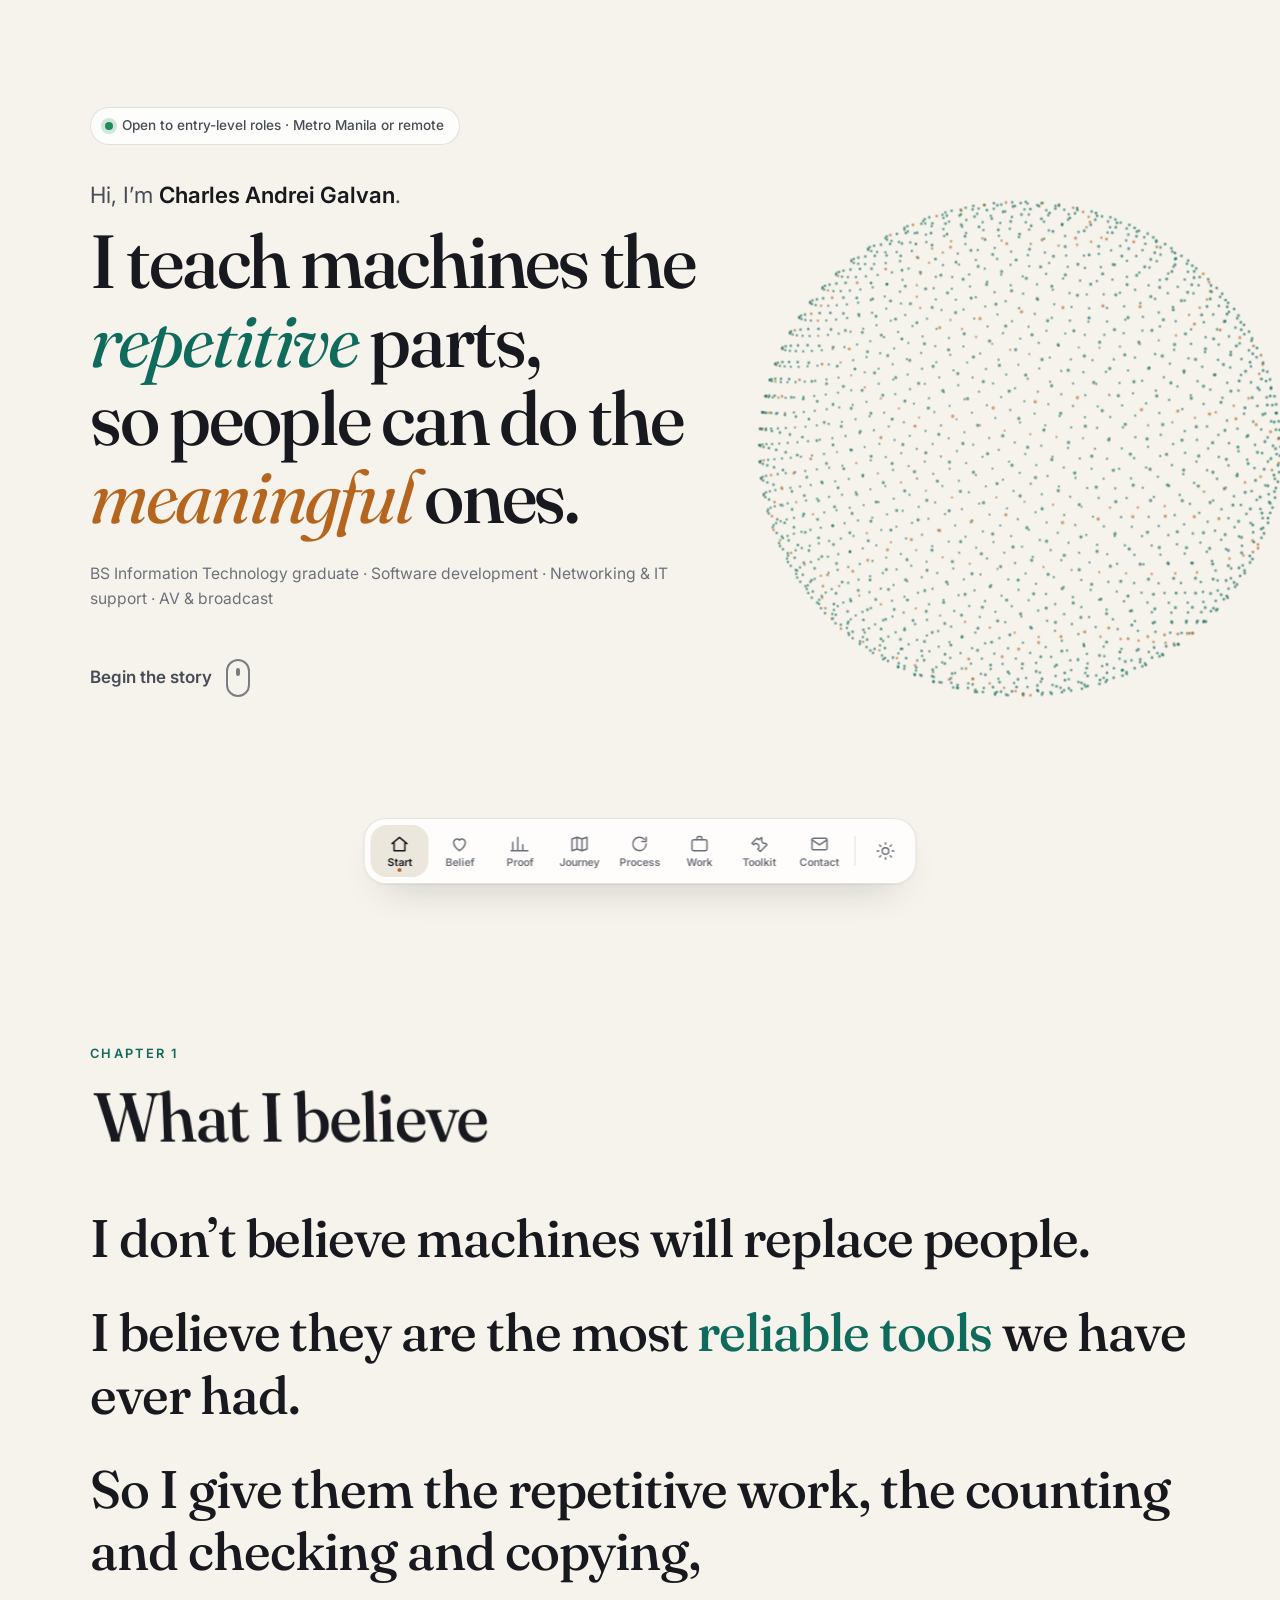
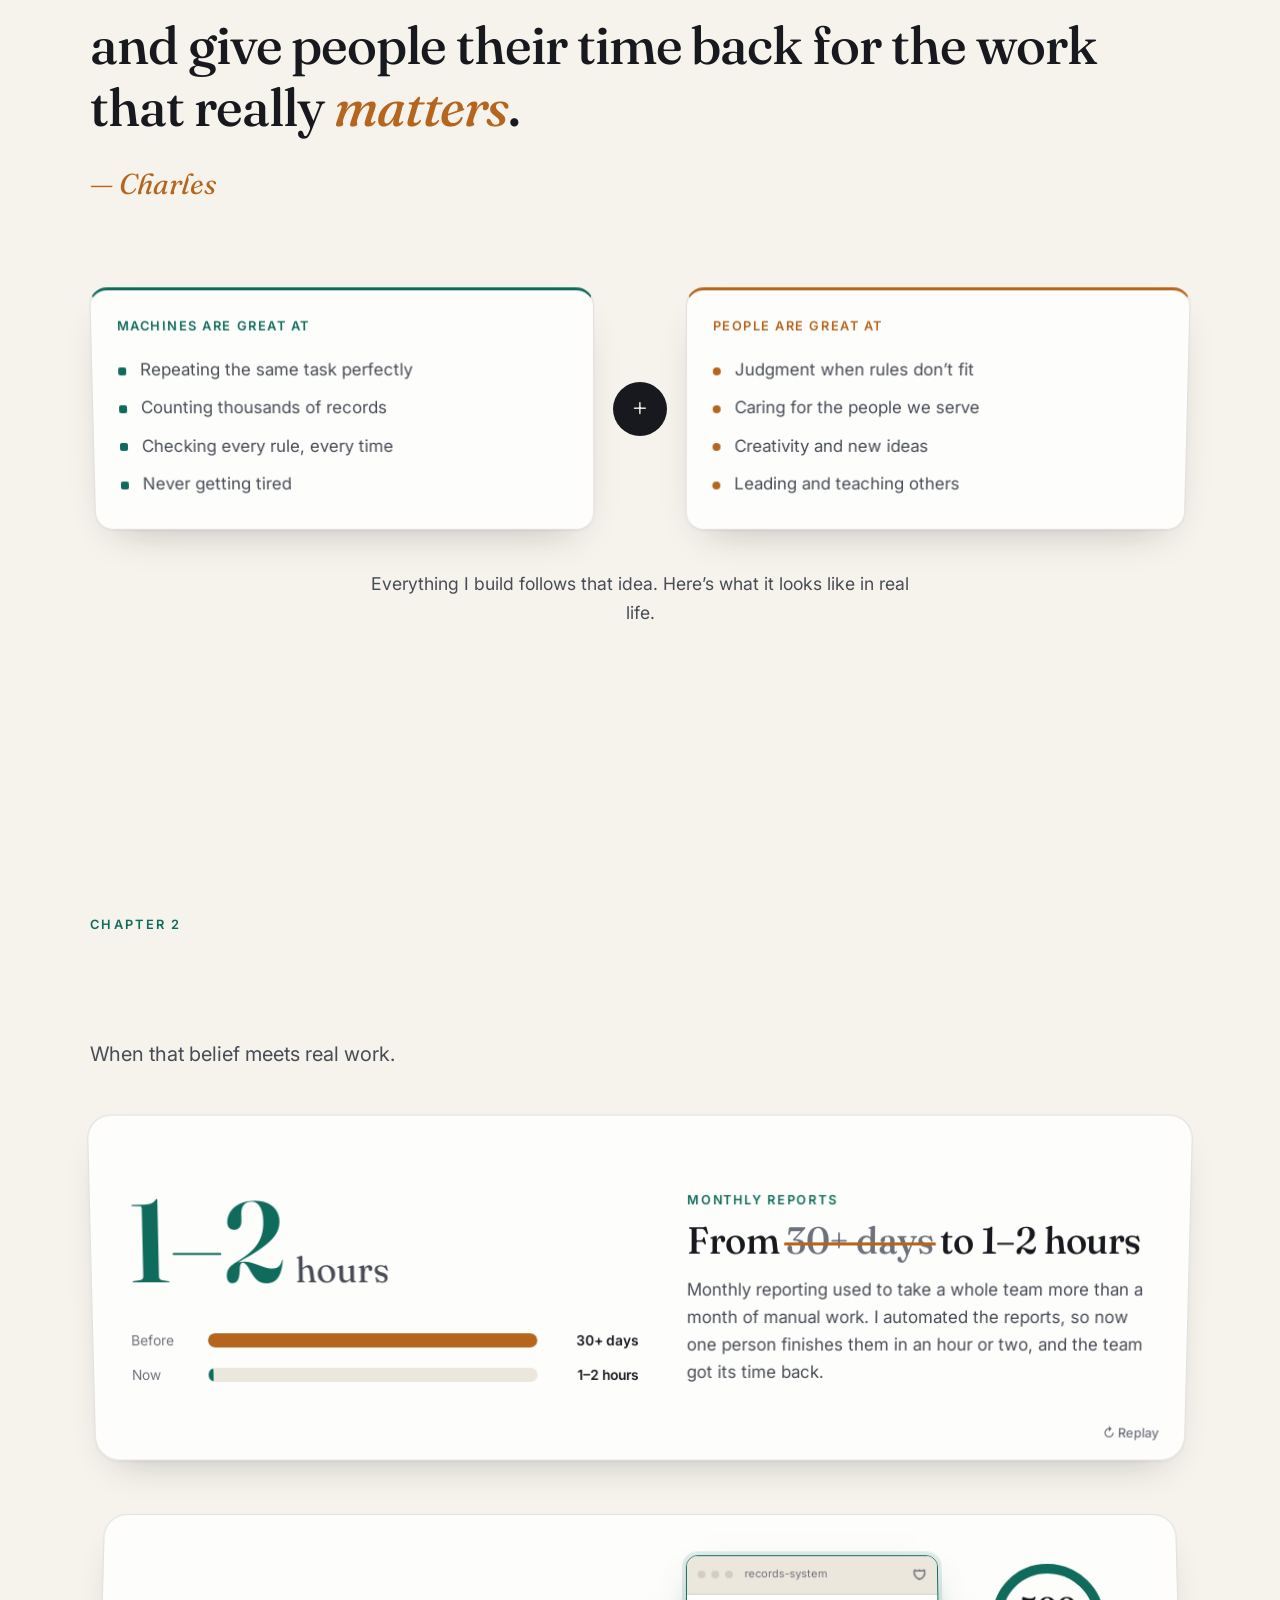
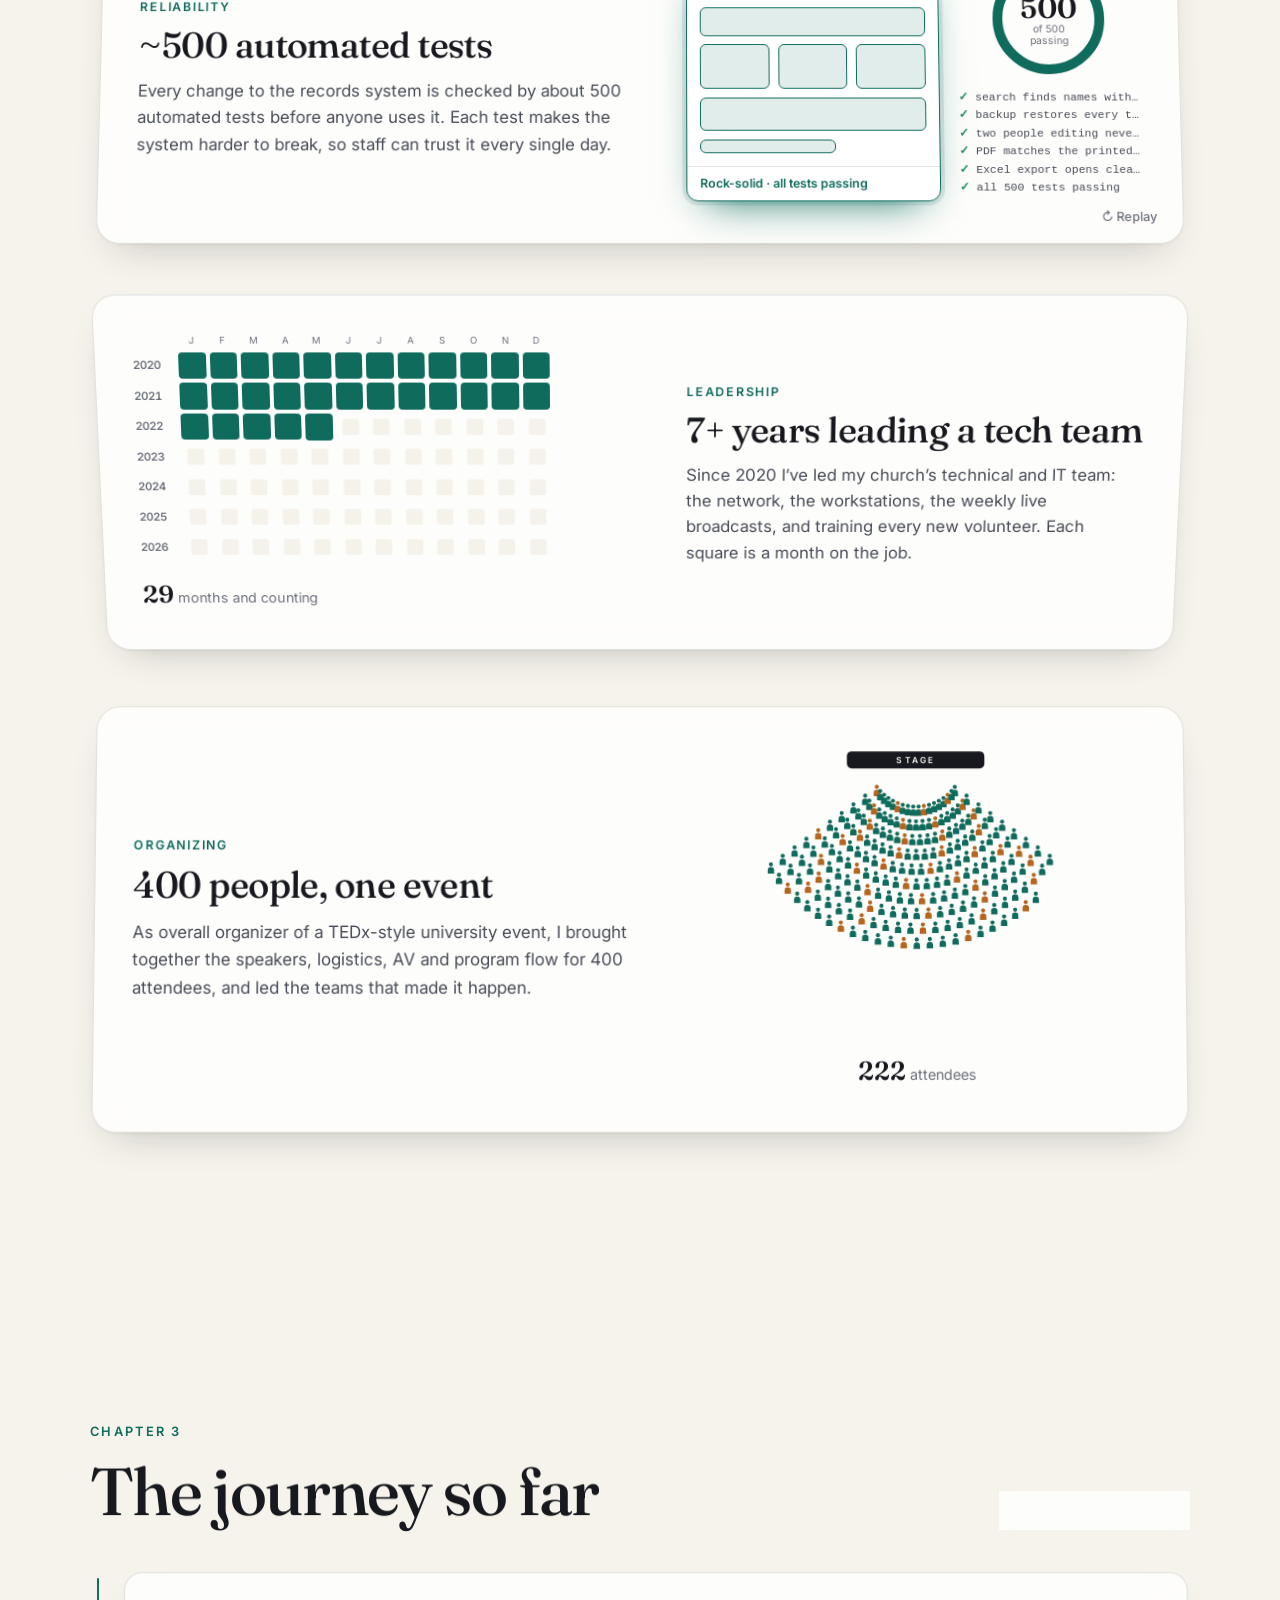
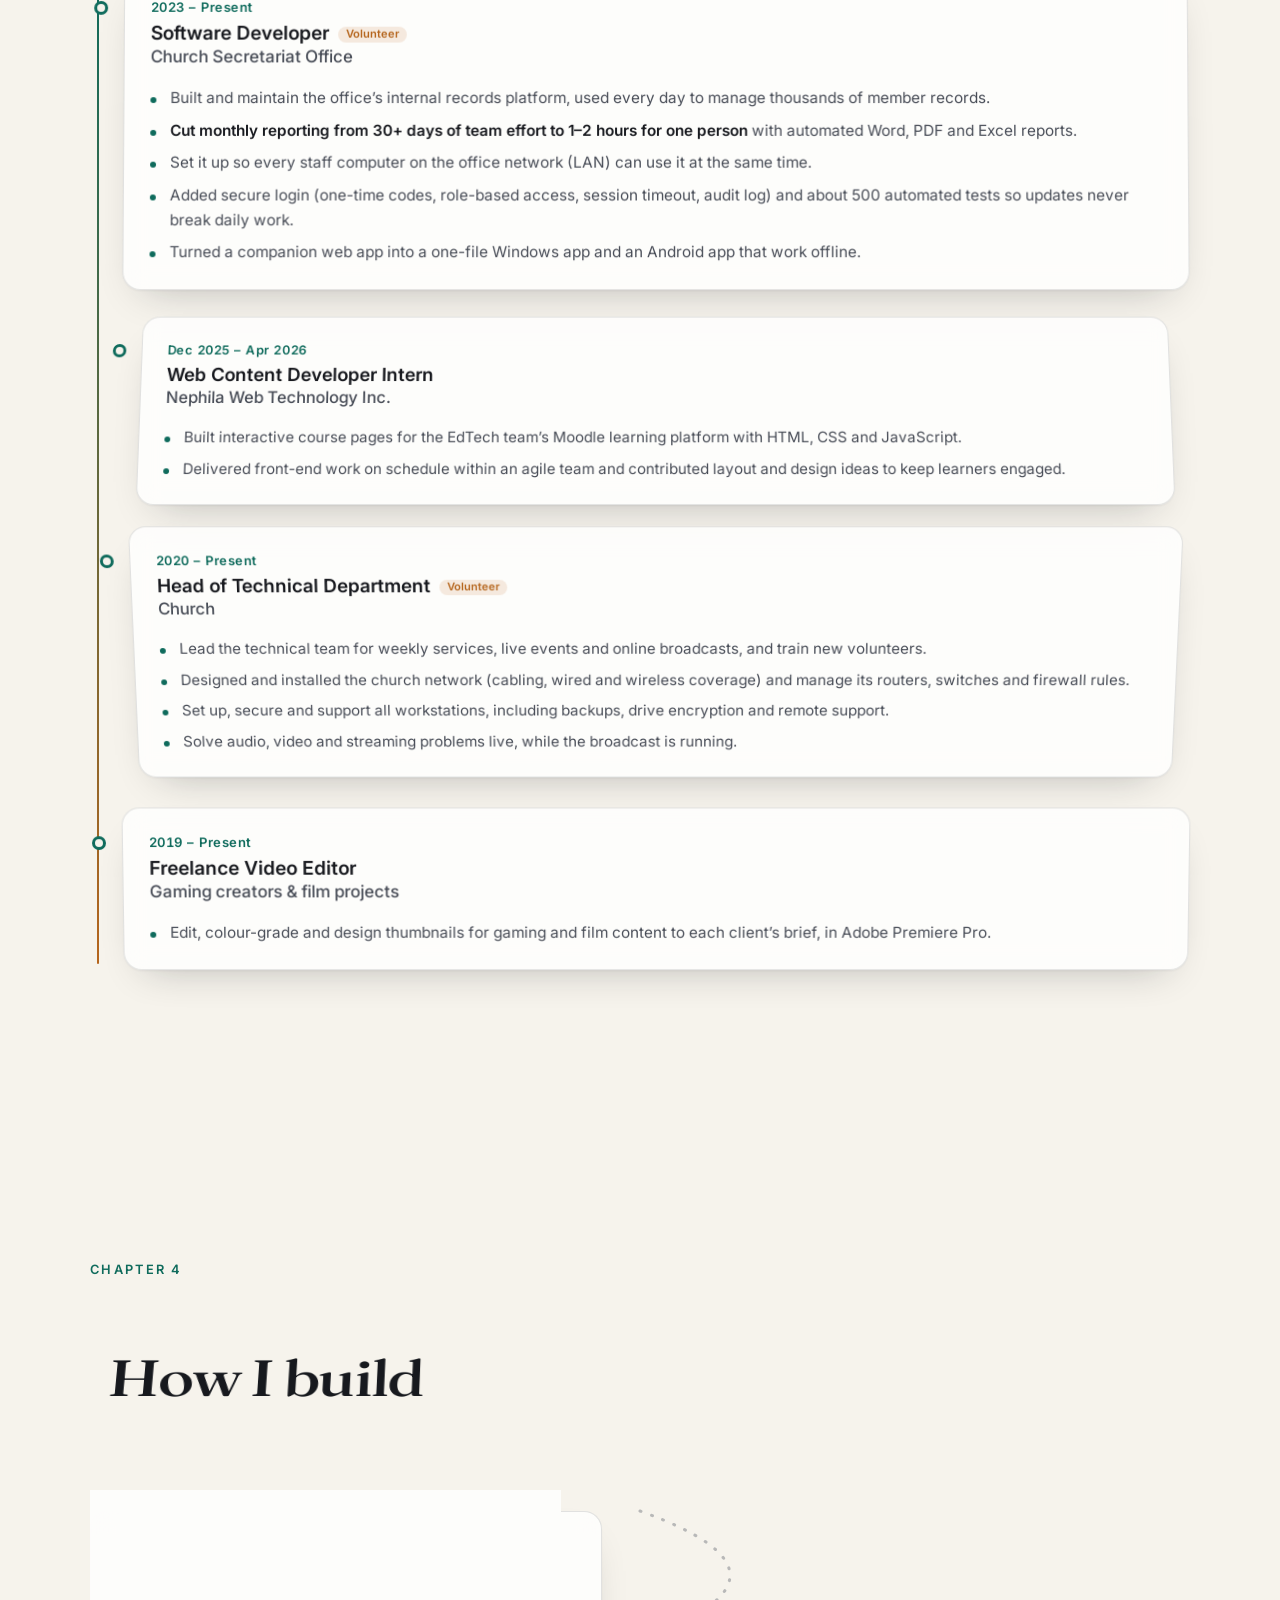
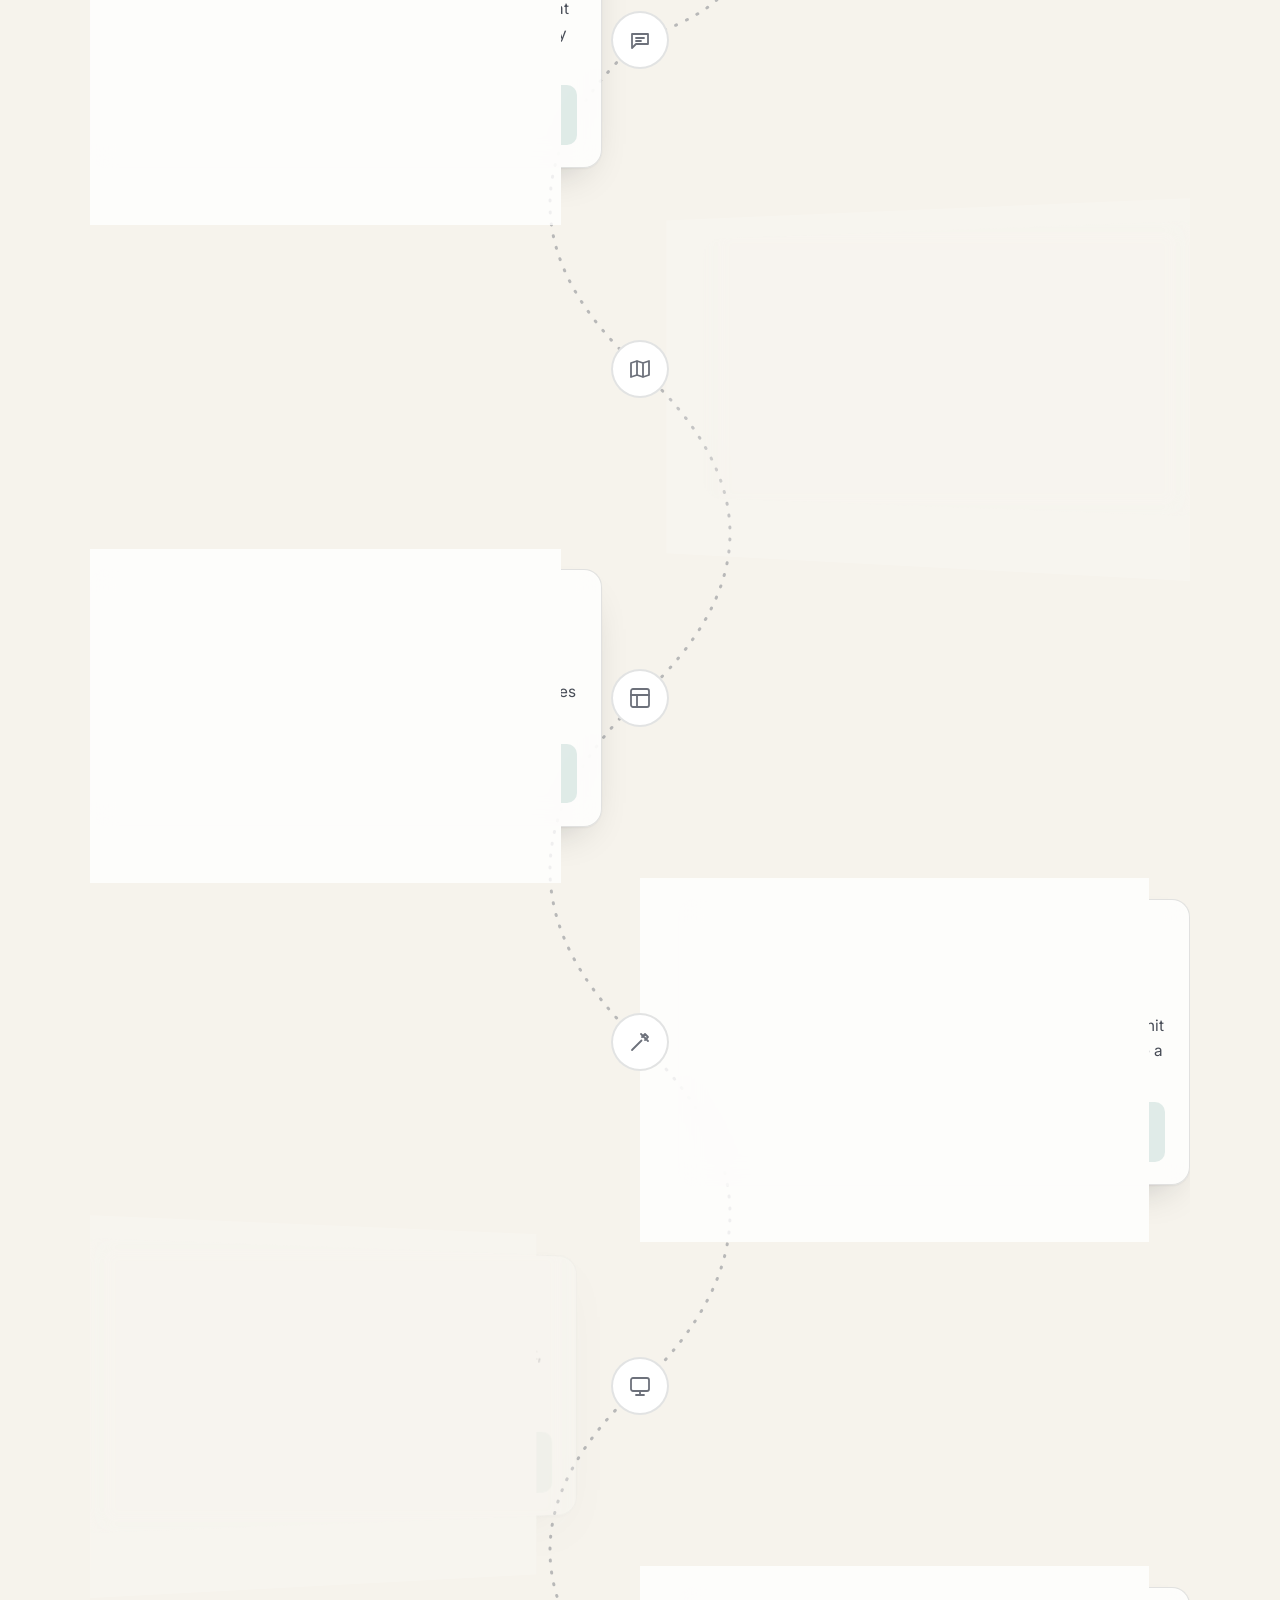
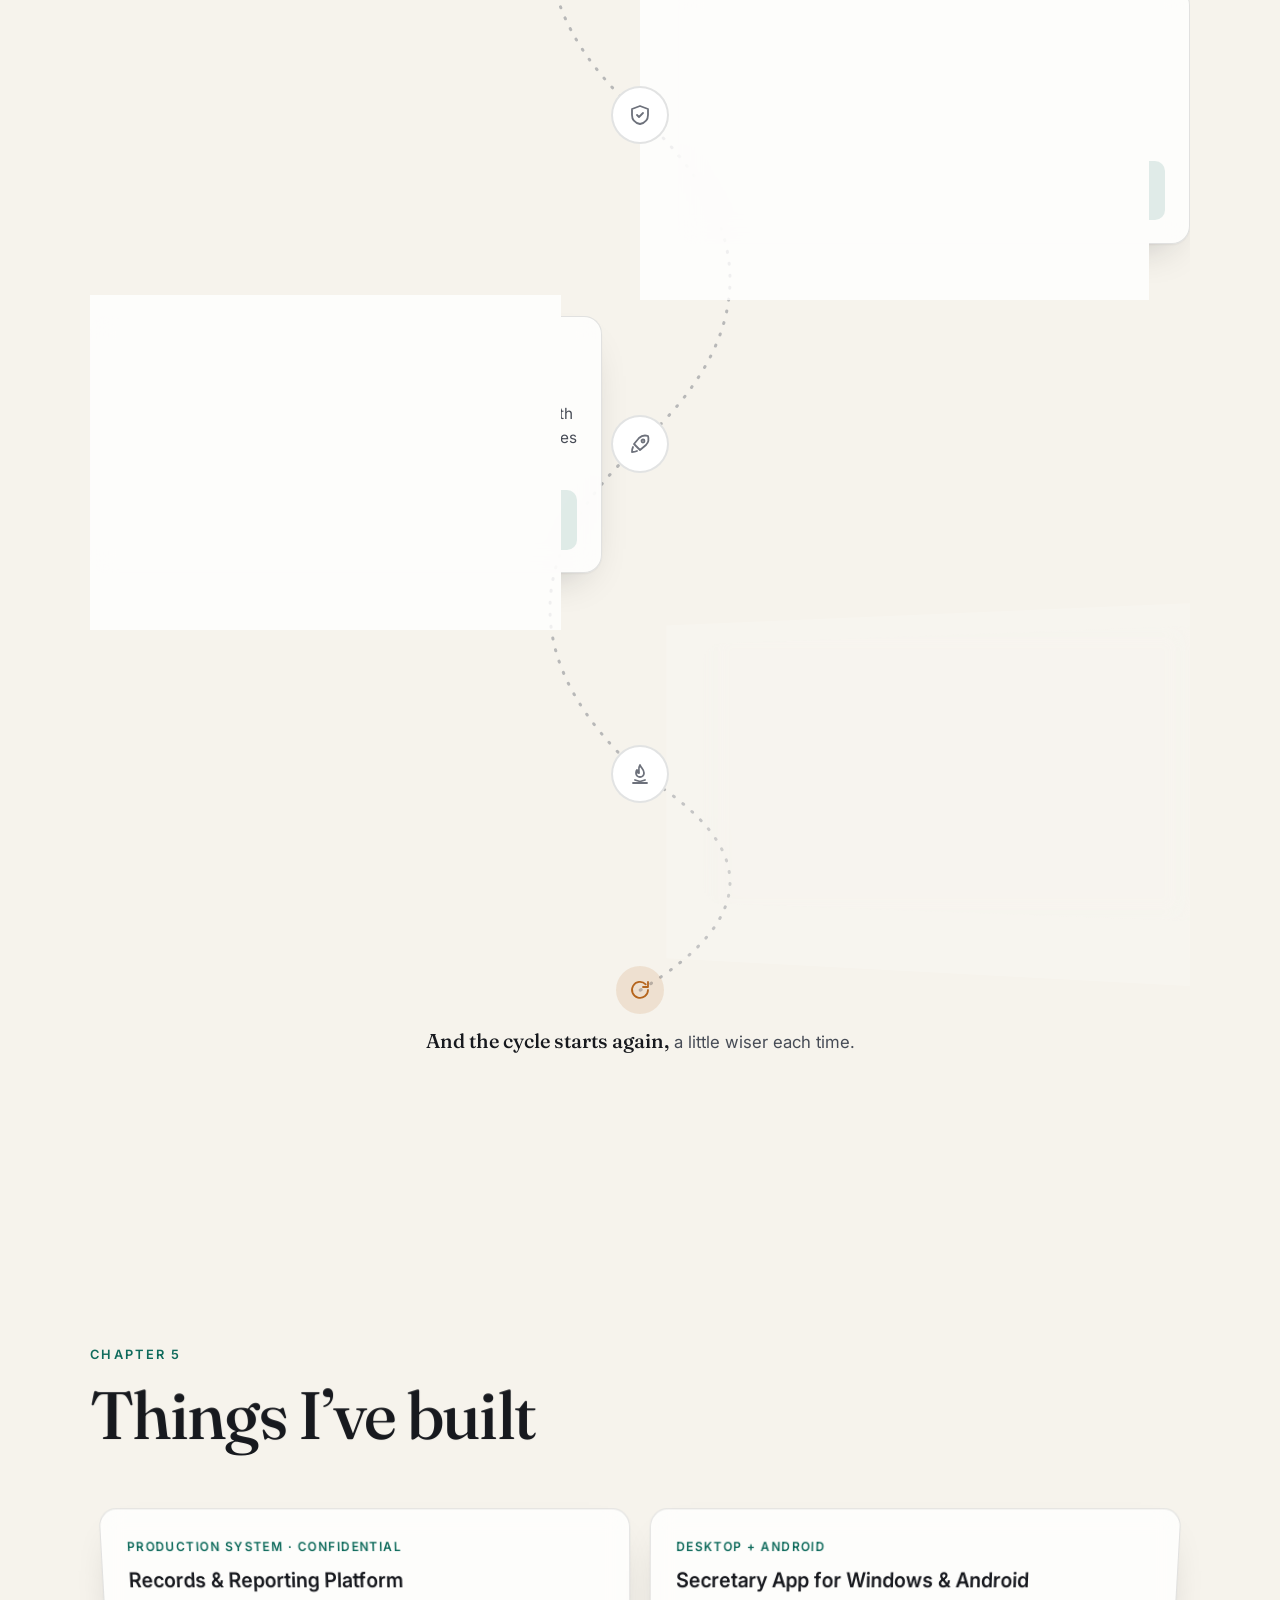
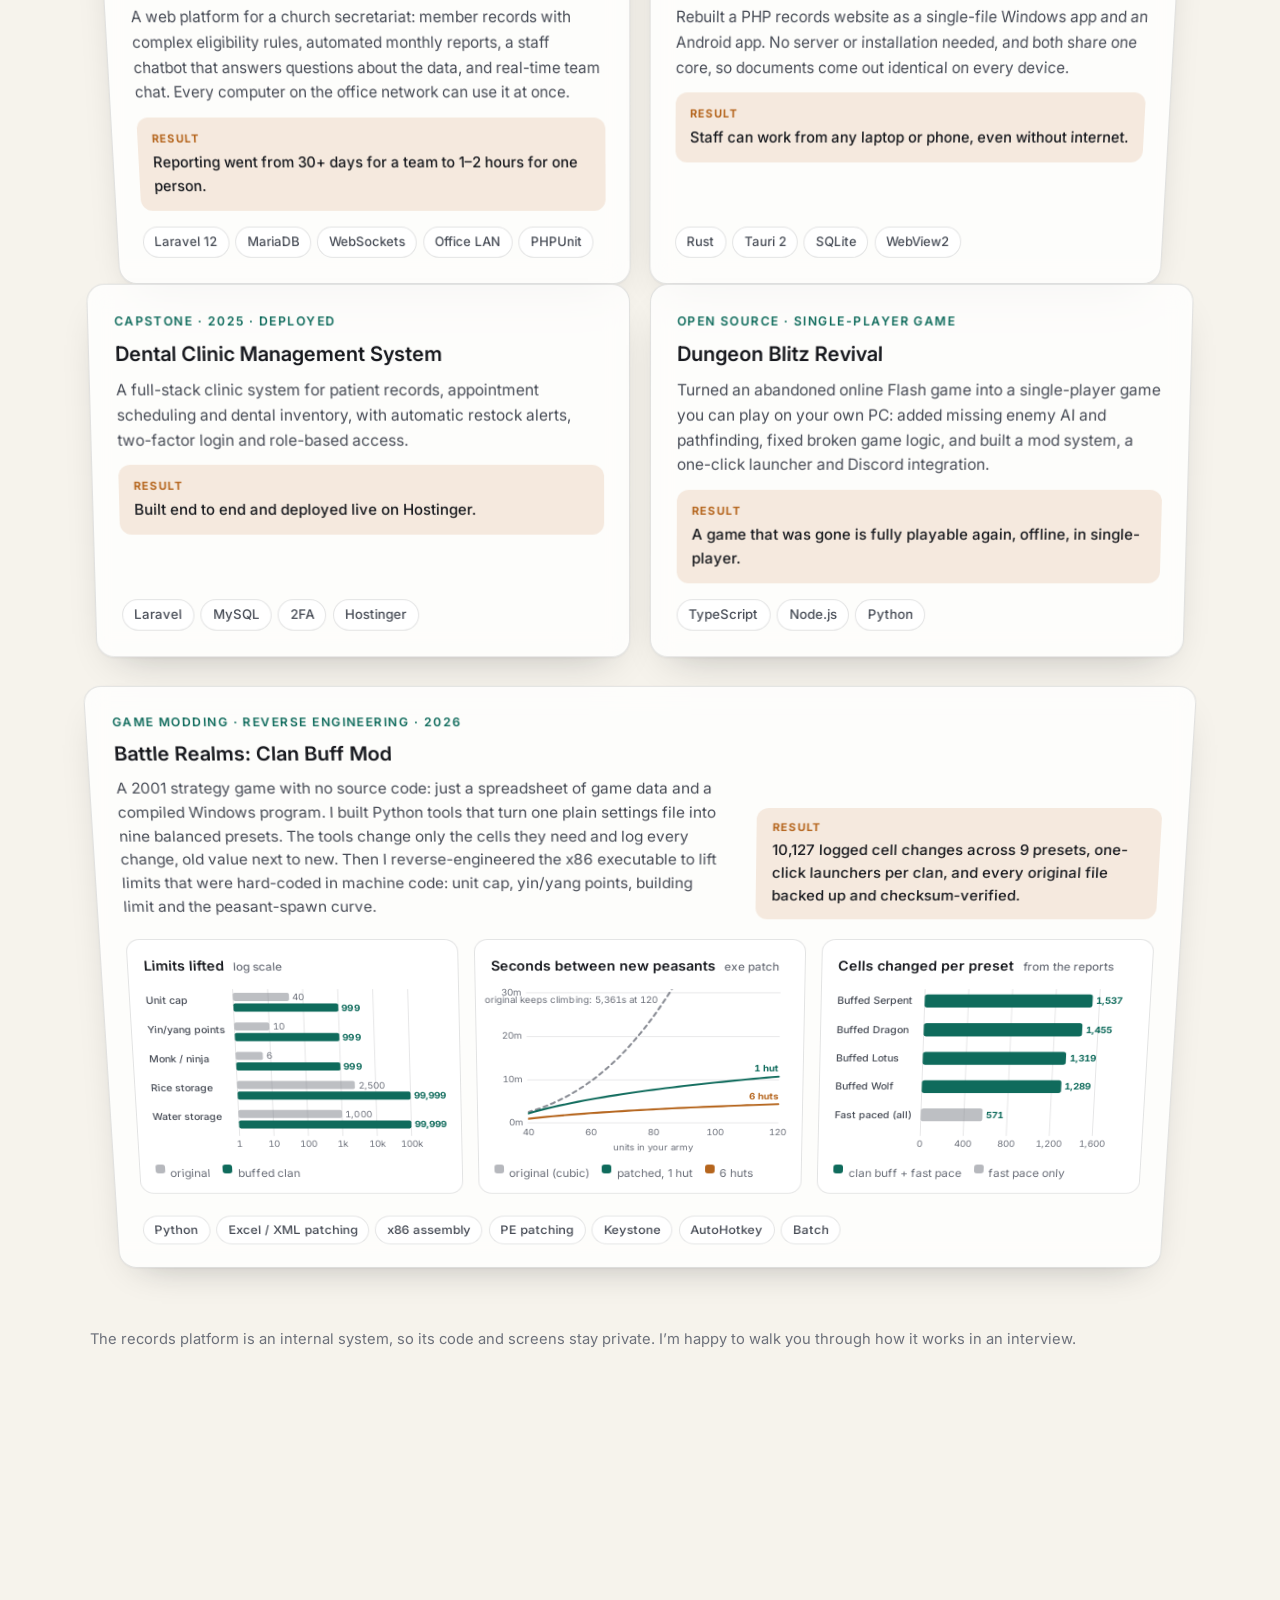
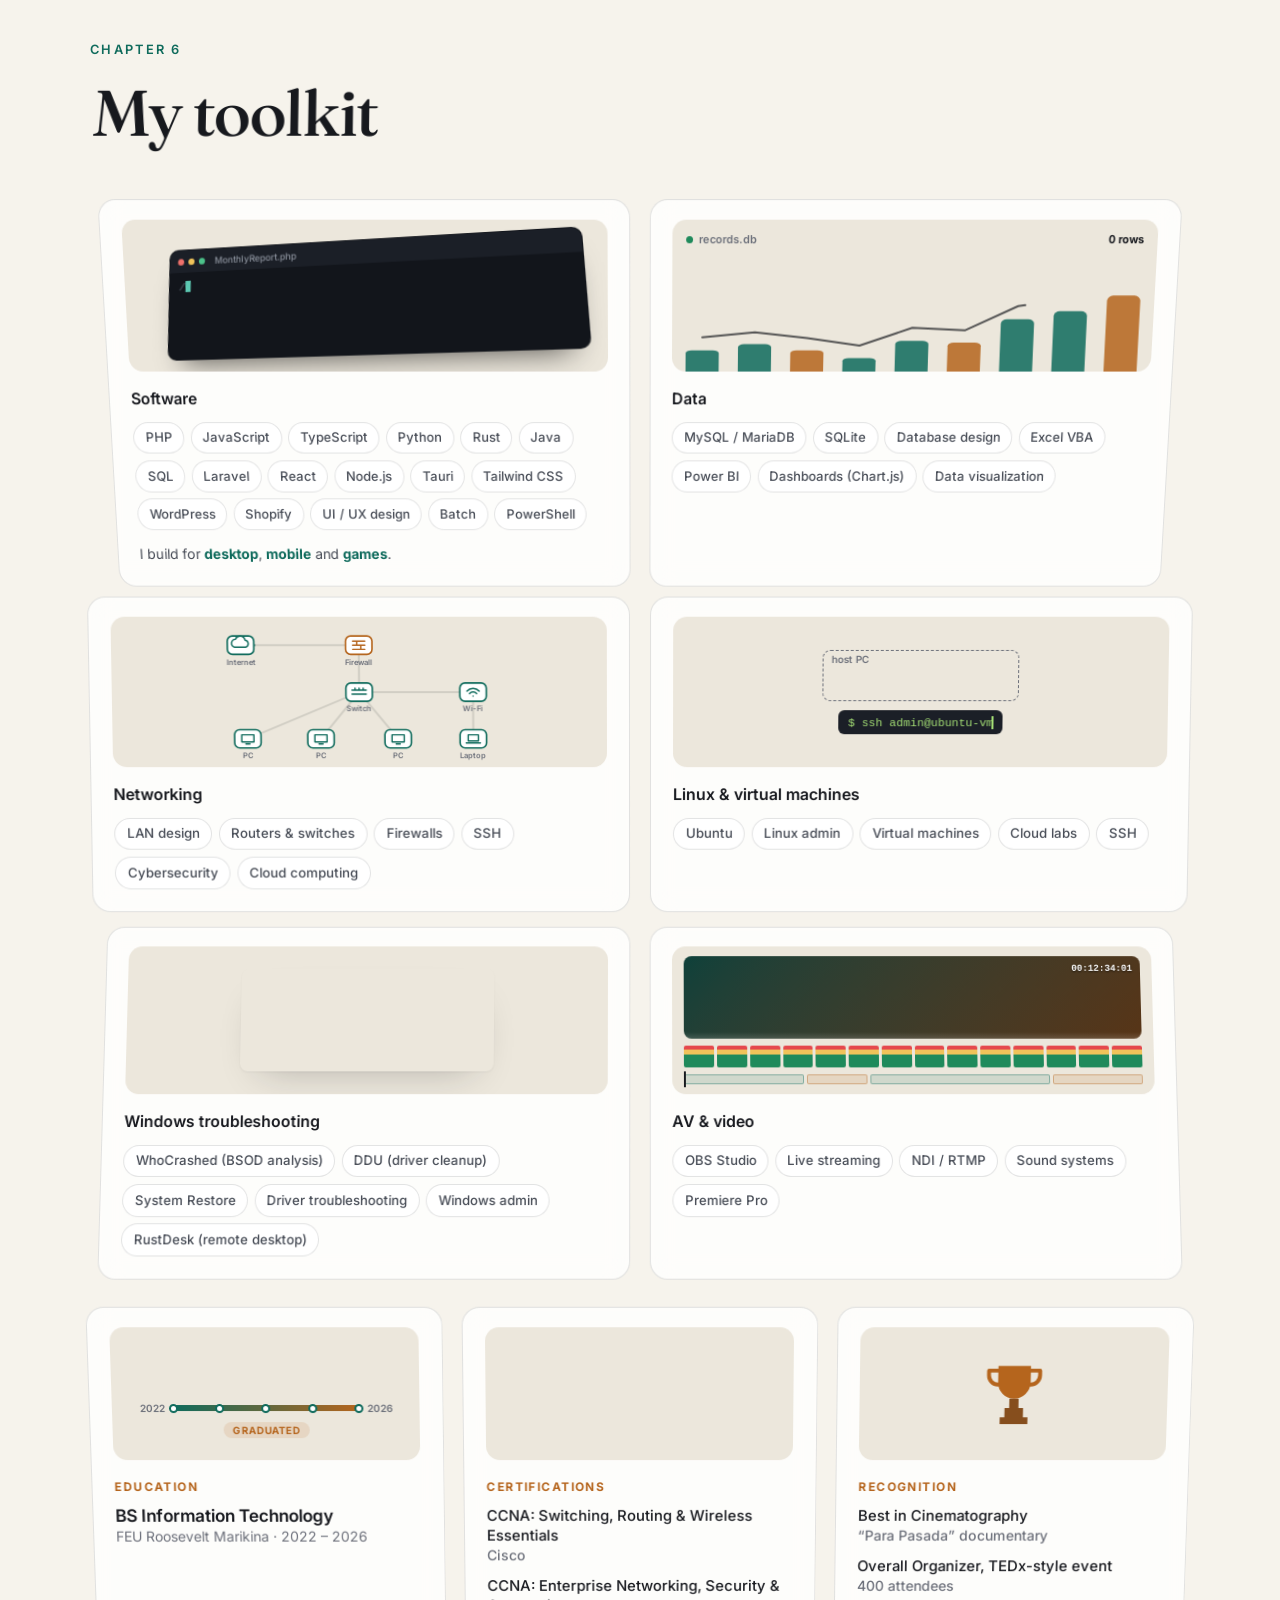
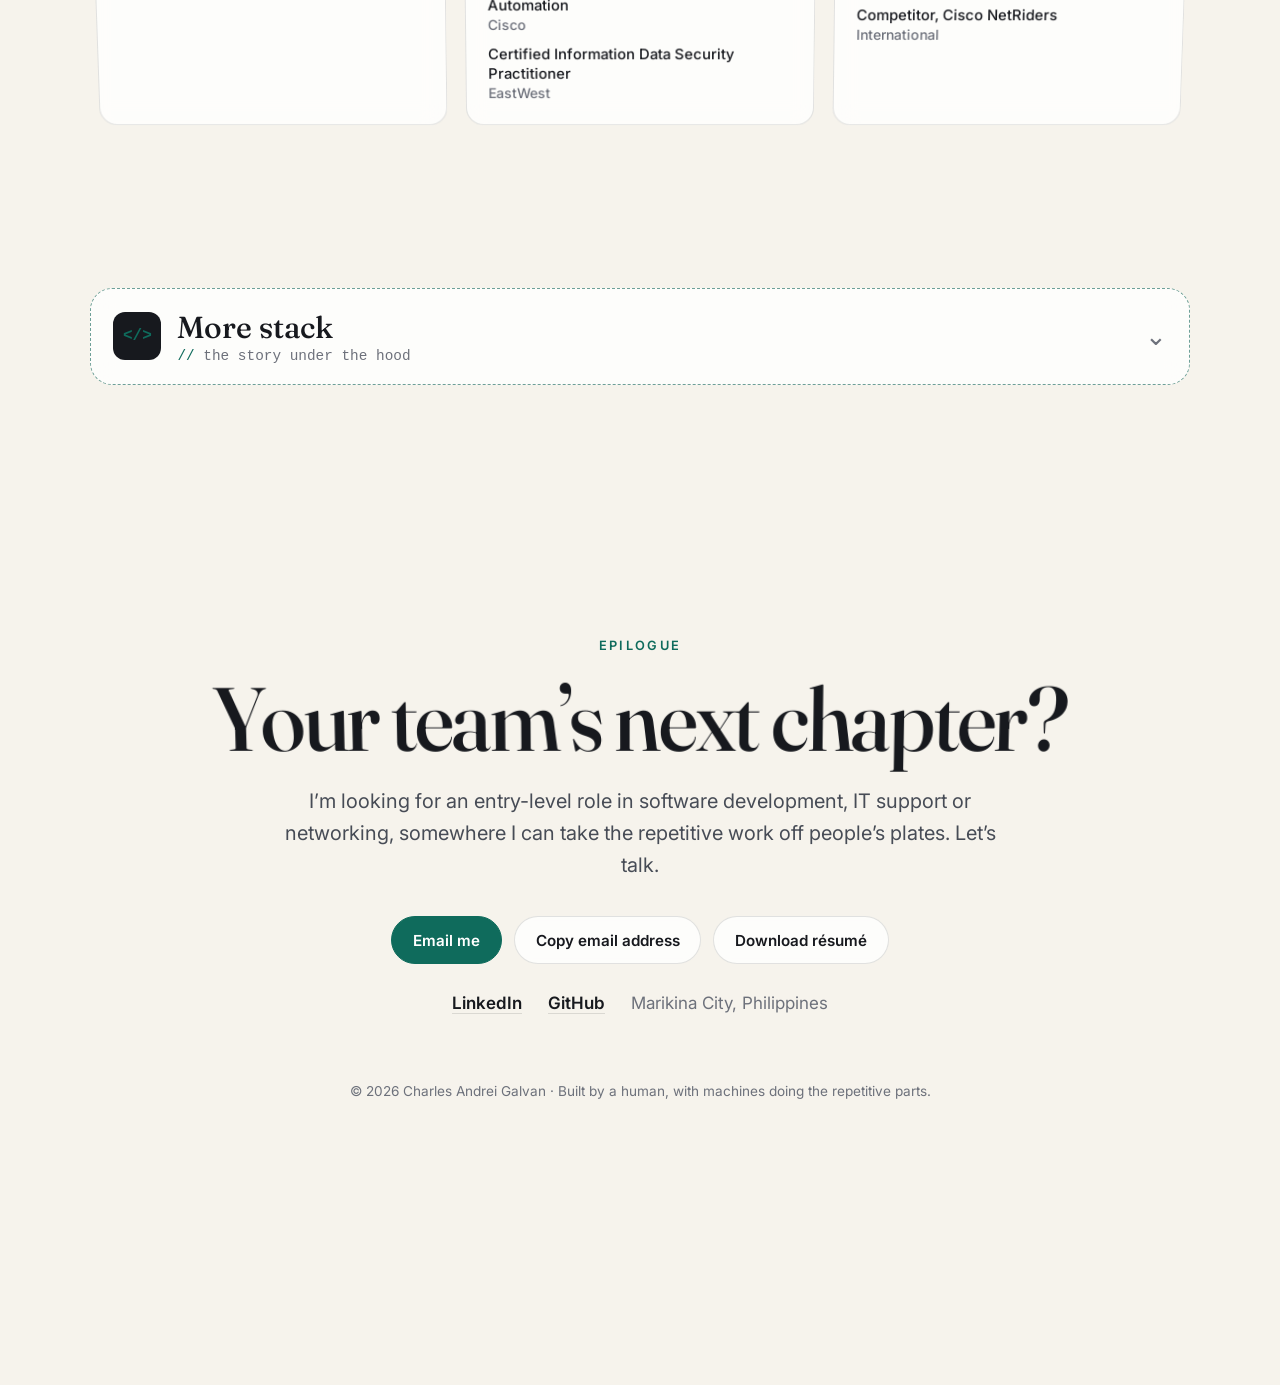
==== commit a9592d56: "Add WordPress and Shopify to skills Co-Authored-By: Claude Opus 5.5 <noreply@anthropic.com>" ====
--- a/index.html
+++ b/index.html
@@ -392,7 +392,7 @@
                                 <pre class="editor-body"><code data-code></code><span class="caret"></span></pre>
                             </div>
                         </div>
-                        <h3>Software</h3><ul class="chips"><li>PHP</li><li>JavaScript</li><li>TypeScript</li><li>Python</li><li>Rust</li><li>Java</li><li>SQL</li><li>Laravel</li><li>React</li><li>Node.js</li><li>Tauri</li><li>Tailwind CSS</li><li>UI / UX design</li><li>Batch</li><li>PowerShell</li></ul>
+                        <h3>Software</h3><ul class="chips"><li>PHP</li><li>JavaScript</li><li>TypeScript</li><li>Python</li><li>Rust</li><li>Java</li><li>SQL</li><li>Laravel</li><li>React</li><li>Node.js</li><li>Tauri</li><li>Tailwind CSS</li><li>WordPress</li><li>Shopify</li><li>UI / UX design</li><li>Batch</li><li>PowerShell</li></ul>
                         <p class="ships">I build for <b>desktop</b>, <b>mobile</b> and <b>games</b>.</p>
                     </div>
                     <!-- Data: a live mini dashboard -->
